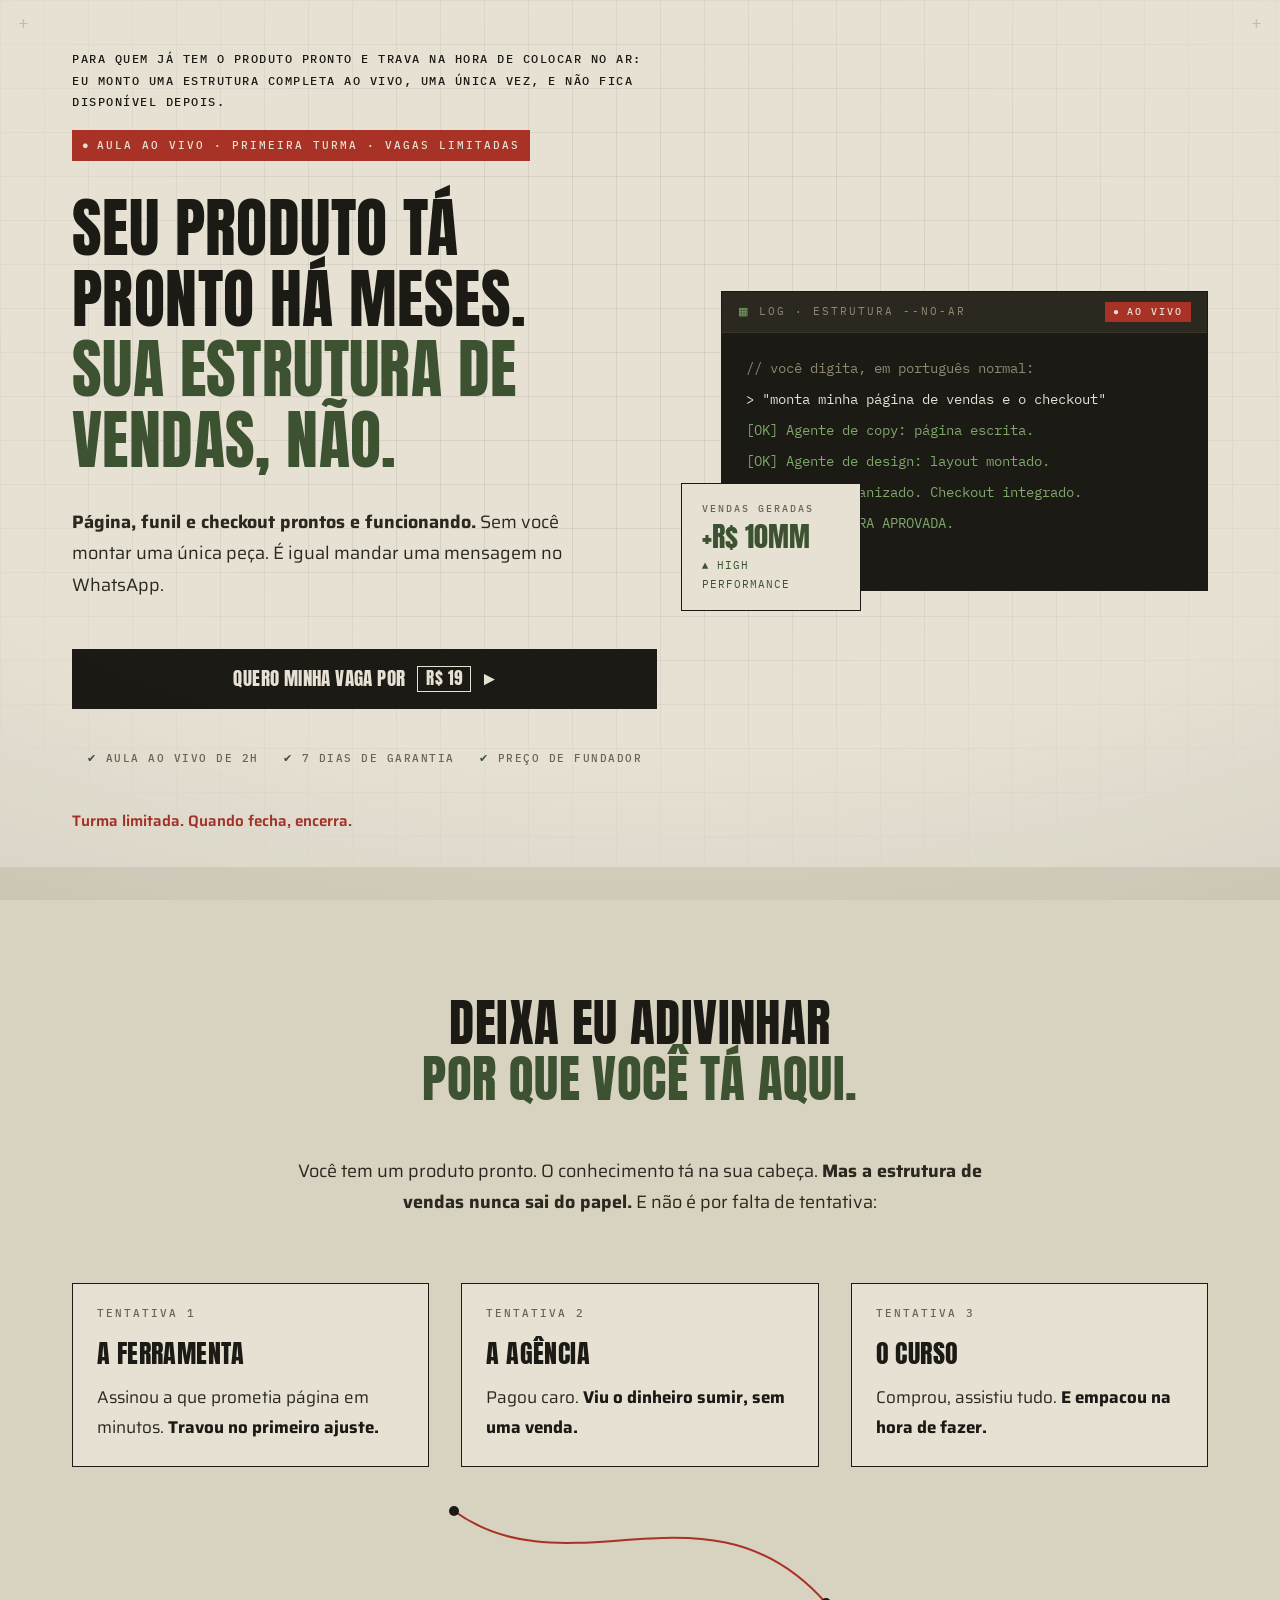
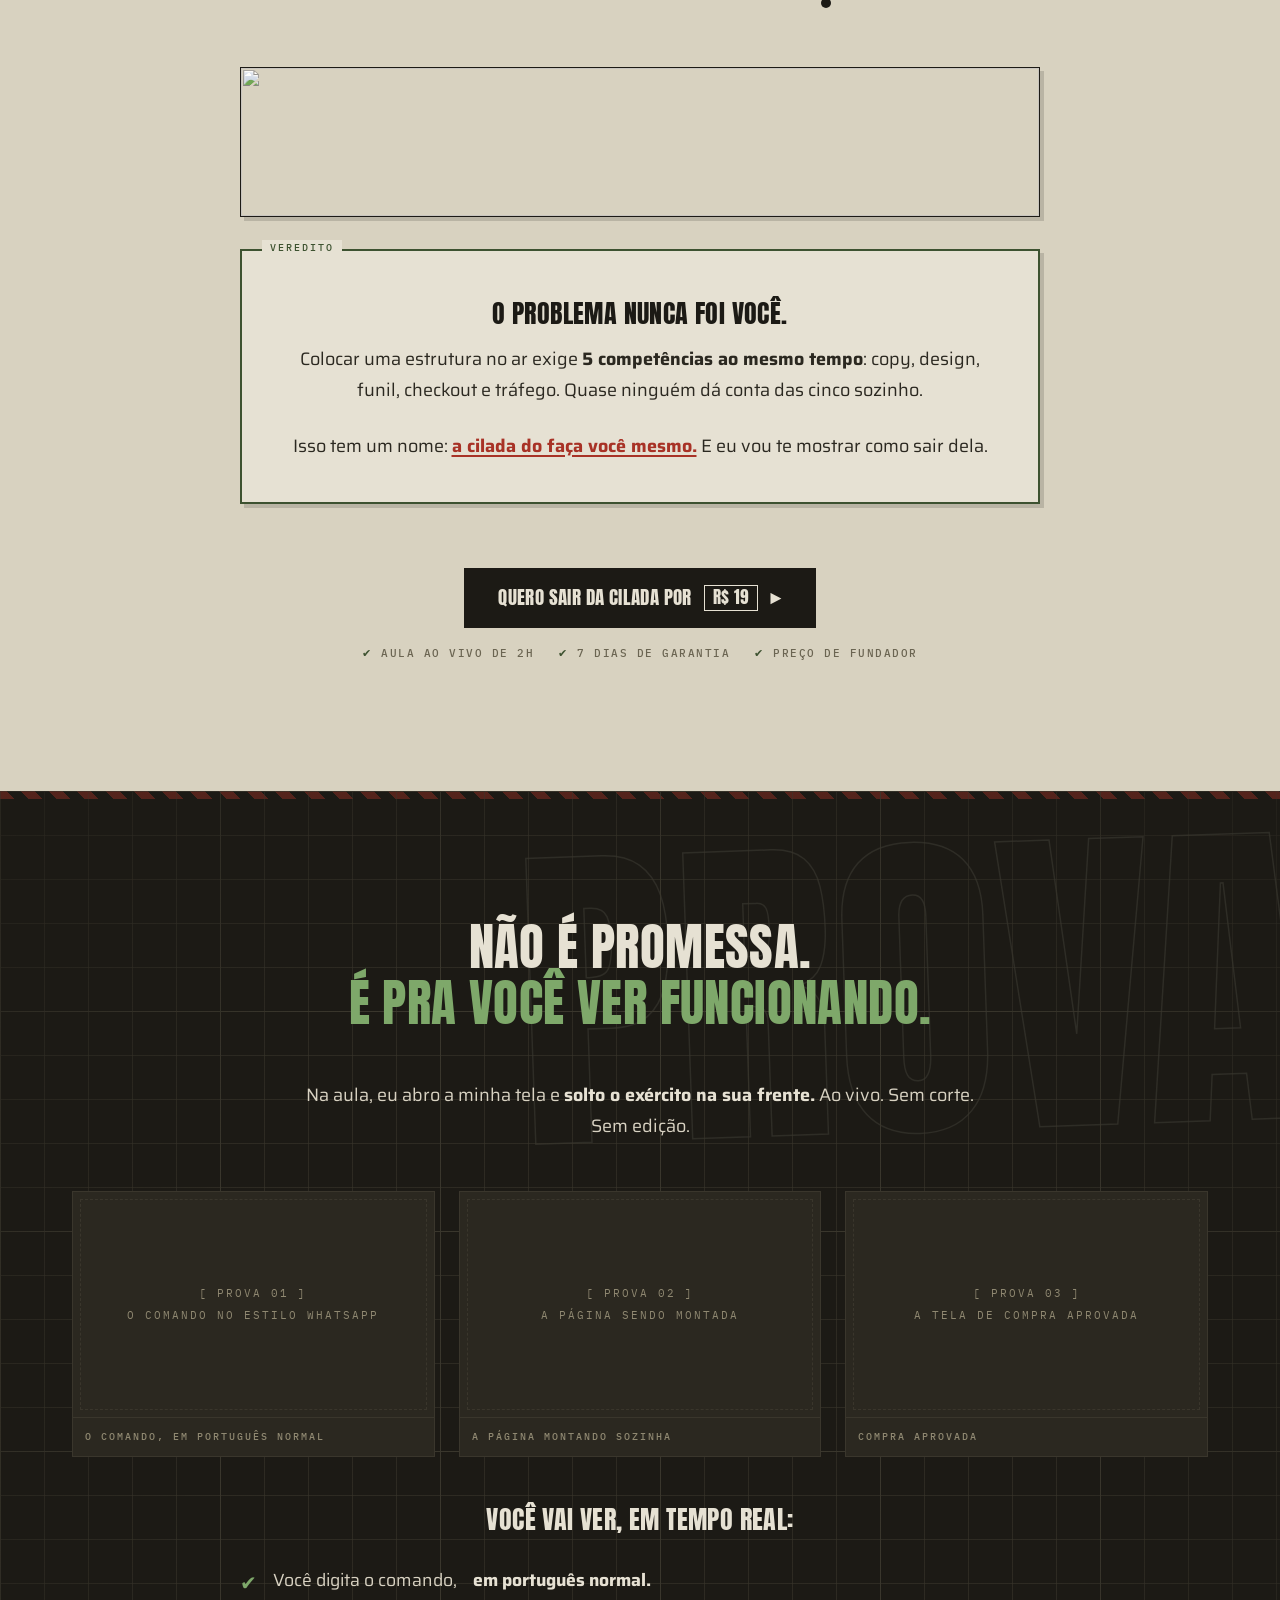
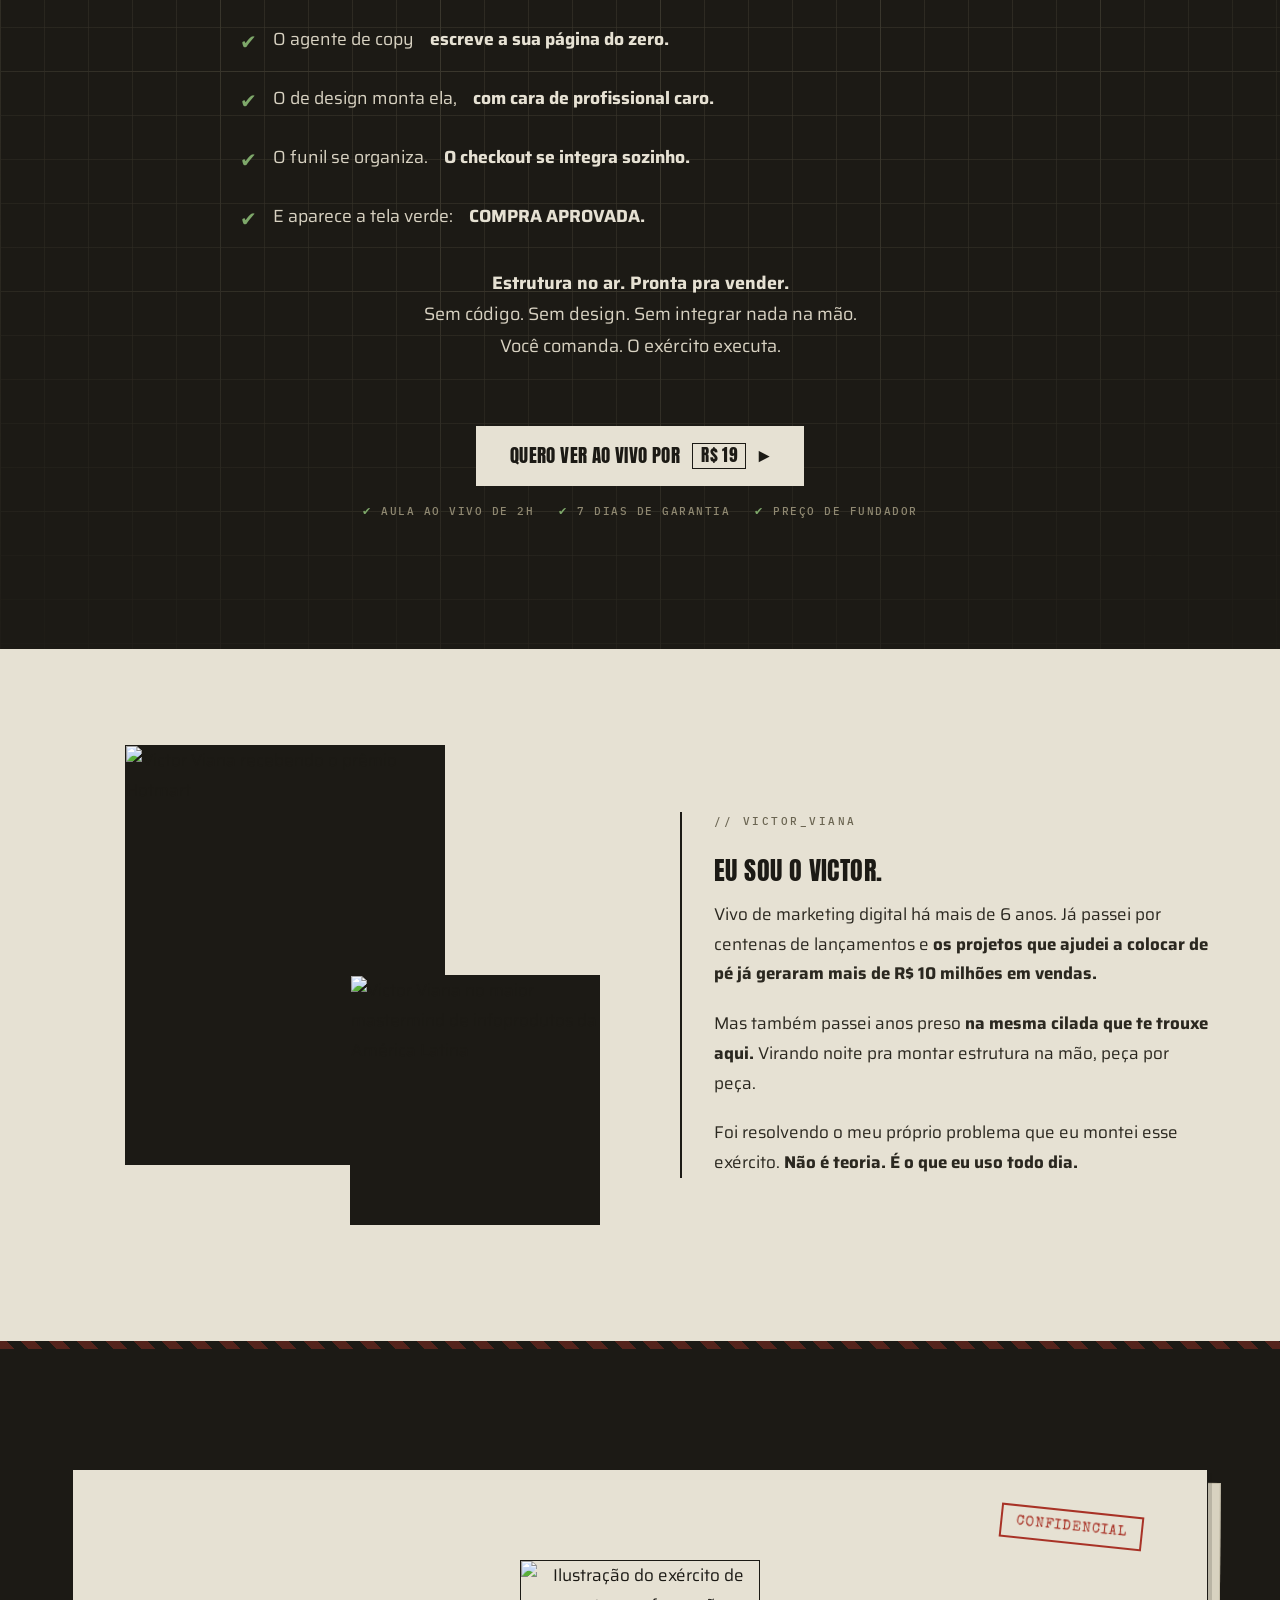
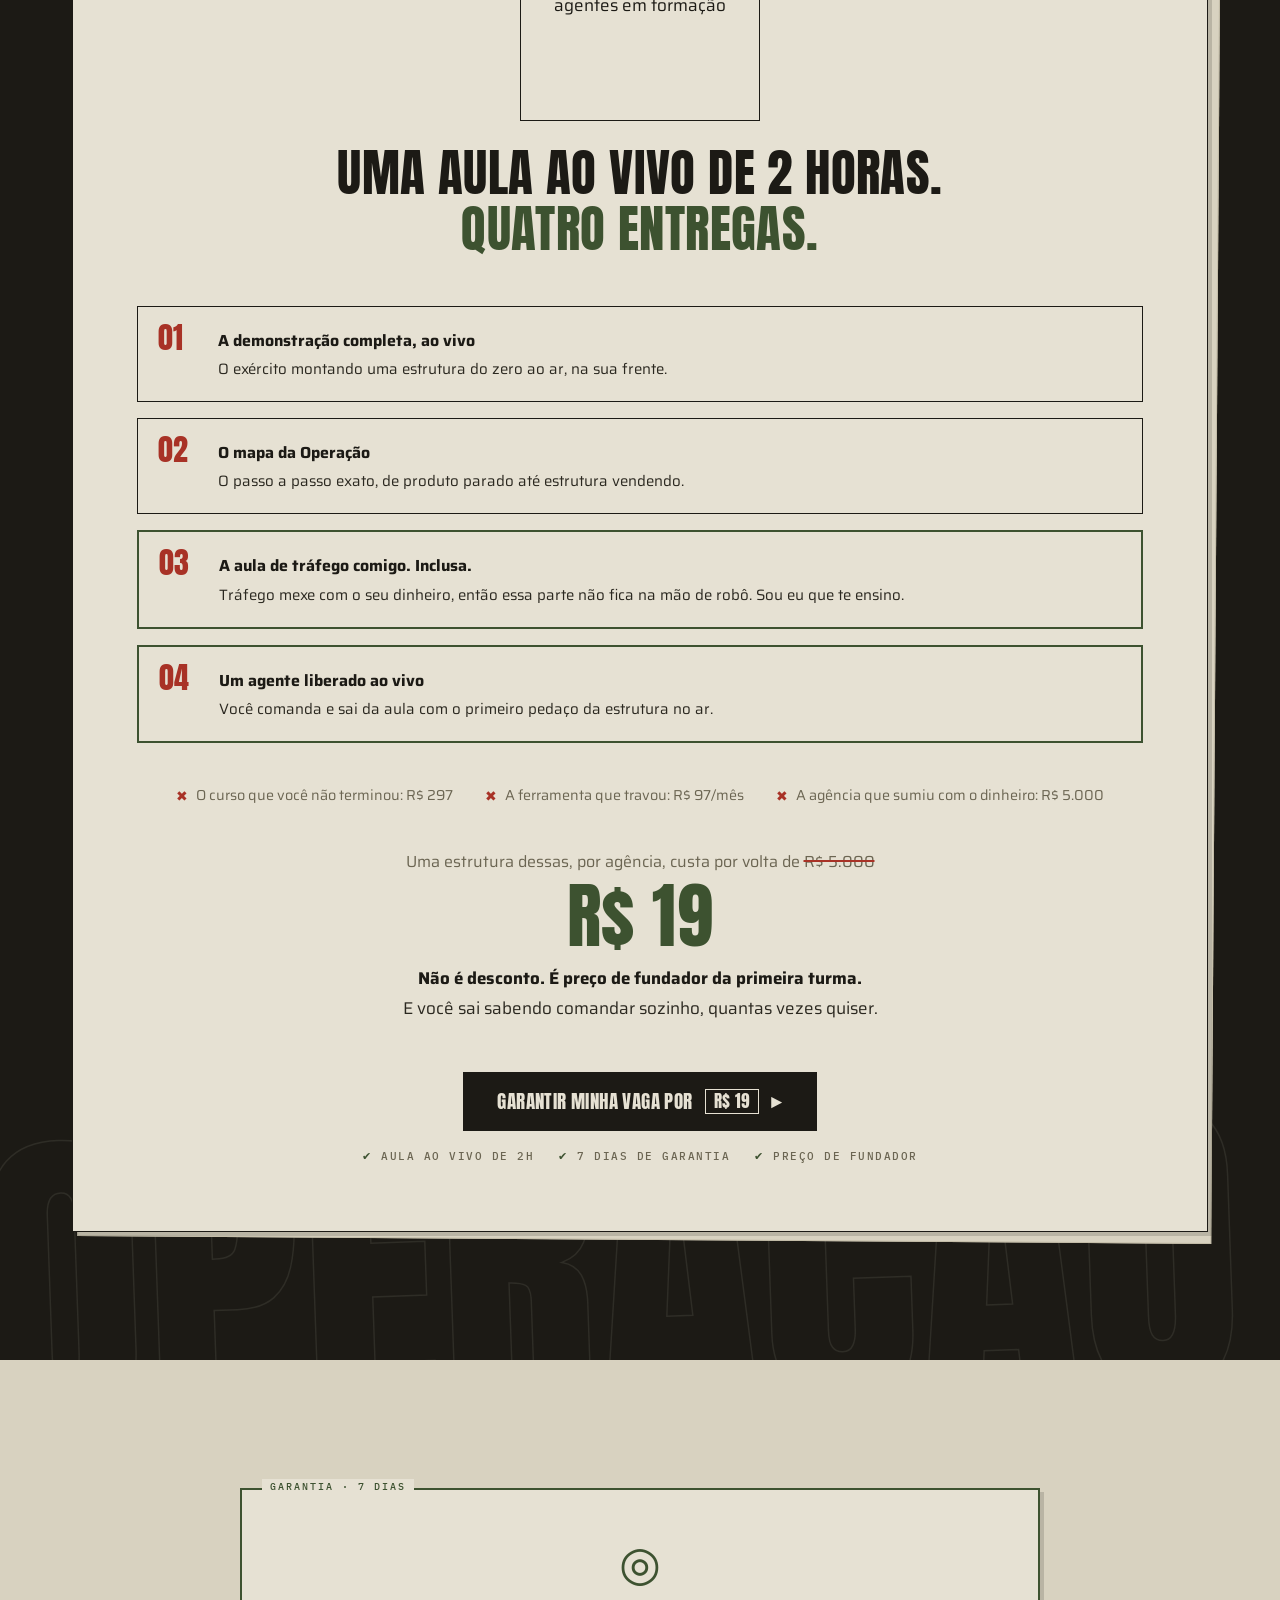
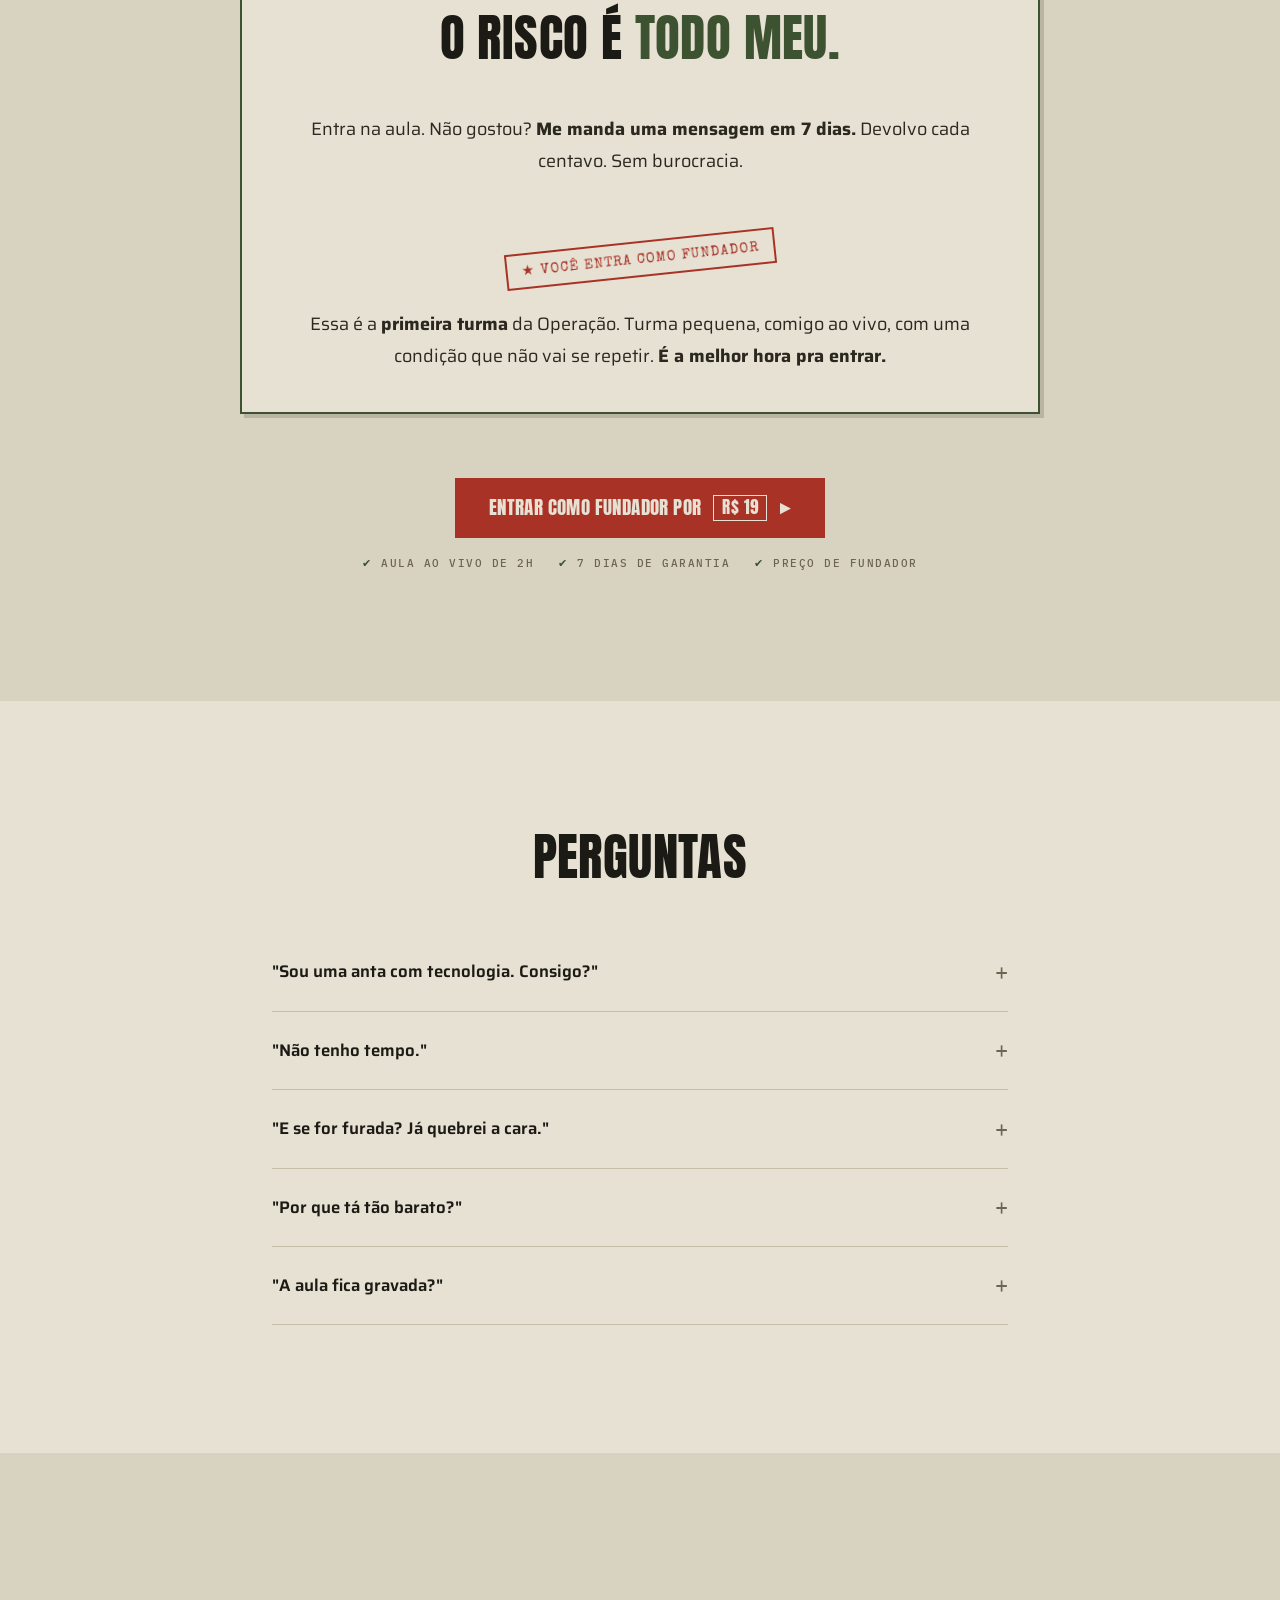
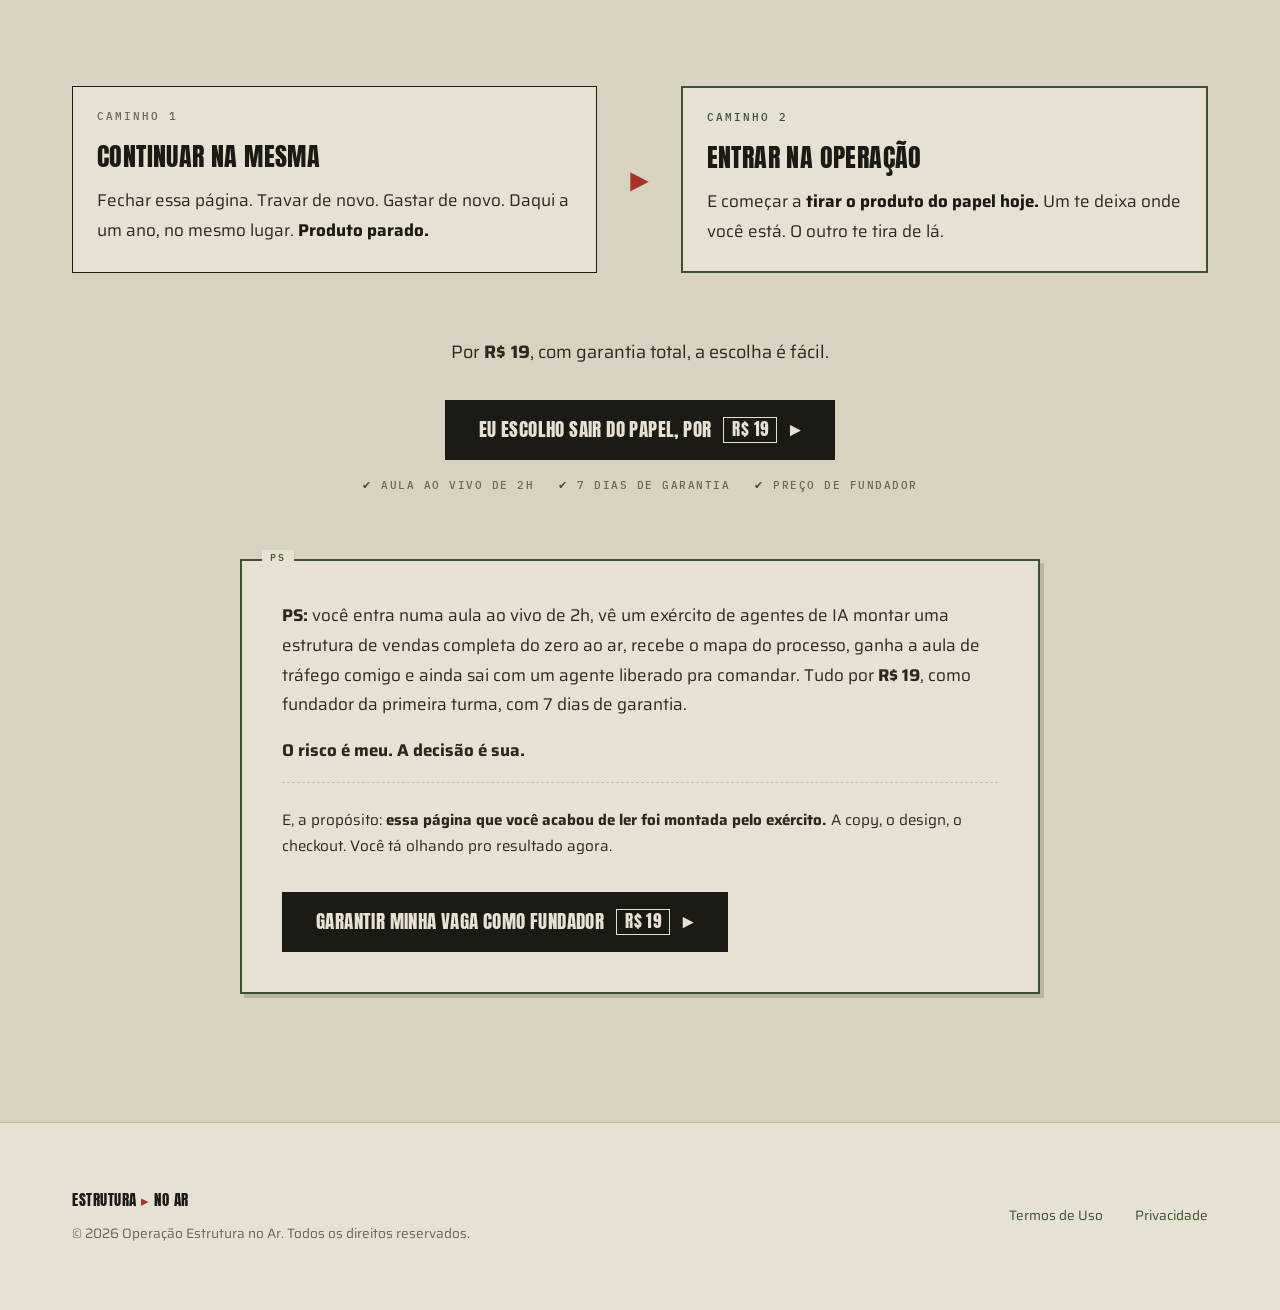
==== index.html @ c1e230f7 "Mesa de guerra: fundos gráficos, quiz em fichas e ilustração do exército Página: grid tático no hero" ====
<!DOCTYPE html>
<html lang="pt-BR">

<!--
    FONTE ÚNICA DA COPY. Não edite os index.html gerados: eles são sobrescritos.
    Edite este arquivo e rode: ./build.ps1
    Tokens: 19 R$ 19 https://pay.hotmart.com/X102170086S?sck=oea_home_p19 index,follow primeira turma
-->

<head>
    <meta charset="UTF-8">
    <meta name="viewport" content="width=device-width, initial-scale=1.0">
    <meta name="robots" content="index,follow">
    <title>Operação Estrutura no Ar | Aula ao vivo com Victor Viana</title>
    <meta name="description"
        content="Uma aula ao vivo de 2h. Um exército de agentes de IA constrói e publica a sua estrutura de vendas. Você só dá o comando.">

    <link rel="preconnect" href="https://fonts.googleapis.com">
    <link rel="preconnect" href="https://fonts.gstatic.com" crossorigin>
    <link
        href="https://fonts.googleapis.com/css2?family=Anton&family=IBM+Plex+Mono:wght@400;500;600&family=Saira:wght@400;500;600;700&family=Special+Elite&display=swap"
        rel="stylesheet">

    <!-- Config da variação: preço, link e evento do pixel saem daqui -->
    <script>
        window.PAGE = { variant: "P19", price: 19, checkout: "https://pay.hotmart.com/X102170086S?sck=oea_home_p19" };
    </script>

    <!-- Meta Pixel Code -->
    <script>
        !function (f, b, e, v, n, t, s) {
            if (f.fbq) return; n = f.fbq = function () {
                n.callMethod ?
                    n.callMethod.apply(n, arguments) : n.queue.push(arguments)
            };
            if (!f._fbq) f._fbq = n; n.push = n; n.loaded = !0; n.version = '2.0';
            n.queue = []; t = b.createElement(e); t.async = !0;
            t.src = v; s = b.getElementsByTagName(e)[0];
            s.parentNode.insertBefore(t, s)
        }(window, document, 'script',
            'https://connect.facebook.net/en_US/fbevents.js');
    </script>
    <!-- End Meta Pixel Code -->

    <!-- Favicon: o carimbo "EA" da marca (papel, círculo carimbo, -6°) -->
    <link rel="icon" type="image/svg+xml"
        href="data:image/svg+xml,<svg xmlns='http://www.w3.org/2000/svg' viewBox='0 0 64 64'><rect width='64' height='64' fill='%23E6E1D3'/><g transform='rotate(-6 32 32)'><circle cx='32' cy='32' r='25' fill='none' stroke='%23A83226' stroke-width='3.5'/><text x='32' y='41' text-anchor='middle' font-family='Anton,Impact,Arial Black,sans-serif' font-size='26' fill='%23A83226'>EA</text></g></svg>">

    <link rel="dns-prefetch" href="https://connect.facebook.net">

    <!-- Ordem importa: a identidade e o movimento vêm antes do layout. -->
    <link rel="stylesheet" href="/design/tokens.css?v=2">
    <link rel="stylesheet" href="/design/motion.css?v=2">
    <link rel="stylesheet" href="/style.css?v=3">

    <script src="/design/motion.js?v=2" defer></script>
    <script src="/script.js" defer></script>
</head>

<body>
    <noscript><img height="1" width="1" style="display:none"
            src="https://www.facebook.com/tr?id=3220708284790428&ev=PageView&noscript=1" /></noscript>

    <div class="progress-rail"><span></span></div>

    <!-- ============================================================
         SEÇÃO 1 · TOPO
         ============================================================ -->
    <section class="hero-engineering">
        <i class="mira mira--esq" aria-hidden="true">+</i>
        <i class="mira mira--dir" aria-hidden="true">+</i>
        <div class="container hero-grid">
            <div class="hero-text">
                <p class="selo-hero">
                    Para quem já tem o produto pronto e trava na hora de colocar no ar:
                    eu monto uma estrutura completa ao vivo, uma única vez, e não fica disponível depois.
                </p>
                <p class="selo-hero-tag">
                    <span class="u-tag-live selo-tag"><i class="u-sym u-sym-live" aria-hidden="true">●</i> Aula ao
                        vivo · primeira turma · Vagas limitadas</span>
                </p>

                <h1 class="headline">
                    Seu produto tá pronto há meses. <br />
                    <span class="serif-accent">Sua estrutura de vendas, não.</span>
                </h1>

                <p class="subheadline">
                    <strong>Página, funil e checkout prontos e funcionando.</strong> Sem você montar uma única peça.
                    É igual mandar uma mensagem no WhatsApp.
                </p>

                <!-- VSL: cole o embed VTurb aqui dentro e remova o atributo hidden -->
                <div id="player-vsl" hidden></div>

                <div class="hero-actions-group">
                    <a href="https://pay.hotmart.com/X102170086S?sck=oea_home_p19" class="btn btn-action" data-cta="hero">
                        QUERO MINHA VAGA POR <span class="price-pill">R$ 19</span>
                        <i class="u-sym" aria-hidden="true">►</i>
                    </a>
                    <div class="cta-note">
                        <span>Aula ao vivo de 2h</span>
                        <span>7 dias de garantia</span>
                        <span>Preço de fundador</span>
                    </div>
                    <p class="cta-scarcity">Turma limitada. Quando fecha, encerra.</p>
                </div>
            </div>

            <div class="hero-visual-tech">
                <div class="terminal-frame">
                    <div class="terminal-header">
                        <div class="terminal-title"><i class="u-sym" aria-hidden="true">▦</i> log · estrutura --no-ar</div>
                        <span class="u-tag-live"><i class="u-sym u-sym-live" aria-hidden="true">●</i> AO VIVO</span>
                    </div>
                    <div class="terminal-body">
                        <div class="log-line text-muted">// você digita, em português normal:</div>
                        <div class="log-line text-blue">&gt; "monta minha página de vendas e o checkout"</div>
                        <div class="log-line text-green">[OK] Agente de copy: página escrita.</div>
                        <div class="log-line text-green">[OK] Agente de design: layout montado.</div>
                        <div class="log-line text-green">[OK] Funil organizado. Checkout integrado.</div>
                        <div class="log-line text-green">[SUCESSO] COMPRA APROVADA.</div>
                        <div class="cursor-line">_</div>
                    </div>
                </div>

                <div class="metric-card card-a">
                    <div class="metric-label">Vendas Geradas</div>
                    <div class="metric-value" data-count="10" data-count-prefix="+R$ " data-count-suffix="MM">+R$ 10MM</div>
                    <div class="metric-trend"><i class="u-sym u-sym-ok" aria-hidden="true">▲</i> High Performance</div>
                </div>
            </div>
        </div>
    </section>

    <!-- ============================================================
         SEÇÃO 2 · A DOR
         ============================================================ -->
    <section class="section segment-comparison">
        <div class="container">
            <h2 class="section-title-serif text-center" data-reveal>
                Deixa eu adivinhar <br> <span class="serif-accent">por que você tá aqui.</span>
            </h2>

            <p class="section-desc text-center" data-reveal style="max-width: 700px; margin: 0 auto 4rem;">
                Você tem um produto pronto. O conhecimento tá na sua cabeça.
                <strong>Mas a estrutura de vendas nunca sai do papel.</strong>
                E não é por falta de tentativa:
            </p>

            <div class="comparison-grid">
                <div class="comp-box" data-reveal data-lift>
                    <span class="label">Tentativa 1</span>
                    <h3 class="comp-title">A ferramenta</h3>
                    <p>Assinou a que prometia página em minutos. <strong>Travou no primeiro ajuste.</strong></p>
                </div>
                <div class="comp-box" data-reveal data-lift>
                    <span class="label">Tentativa 2</span>
                    <h3 class="comp-title">A agência</h3>
                    <p>Pagou caro. <strong>Viu o dinheiro sumir, sem uma venda.</strong></p>
                </div>
                <div class="comp-box" data-reveal data-lift>
                    <span class="label">Tentativa 3</span>
                    <h3 class="comp-title">O curso</h3>
                    <p>Comprou, assistiu tudo. <strong>E empacou na hora de fazer.</strong></p>
                </div>
            </div>

            <!-- O barbante da investigação liga as três tentativas ao veredito -->
            <svg class="fio-barbante" data-reveal viewBox="0 0 420 120" fill="none" aria-hidden="true"
                style="--fio-len: 640; margin-top: 2rem;">
                <path d="M24 12 C 140 96, 280 -28, 396 104" stroke="var(--stamp)" stroke-width="2" />
                <circle cx="24" cy="12" r="5" fill="var(--ink)" />
                <circle cx="396" cy="104" r="5" fill="var(--ink)" />
            </svg>

            <figure class="faixa-ambiente" data-reveal aria-hidden="true">
                <img src="/.netlify/images?url=/images/maos-maquina.png&w=800&q=65" alt="" loading="lazy">
            </figure>

            <div class="guarantee-frame text-center" data-reveal="scale" style="margin-top: 2rem;">
                <span class="u-tag-label">Veredito</span>
                <h3 class="comp-title">O problema nunca foi você.</h3>
                <p class="section-desc" style="margin-bottom: 1.5rem;">
                    Colocar uma estrutura no ar exige <strong>5 competências ao mesmo tempo</strong>: copy, design,
                    funil, checkout e tráfego. Quase ninguém dá conta das cinco sozinho.
                </p>
                <p class="section-desc" style="margin-bottom: 0;">
                    Isso tem um nome: <strong class="text-danger">a cilada do faça você mesmo.</strong>
                    E eu vou te mostrar como sair dela.
                </p>
            </div>

            <div class="cta-block">
                <a href="https://pay.hotmart.com/X102170086S?sck=oea_home_p19" class="btn btn-action" data-cta="dor">
                    QUERO SAIR DA CILADA POR <span class="price-pill">R$ 19</span>
                    <i class="u-sym" aria-hidden="true">►</i>
                </a>
                <div class="cta-note">
                    <span>Aula ao vivo de 2h</span>
                    <span>7 dias de garantia</span>
                    <span>Preço de fundador</span>
                </div>
            </div>
        </div>
    </section>

    <!-- ============================================================
         SEÇÃO 3 · A PROVA (o bloco que mais converte)
         ============================================================ -->
    <section class="section dark-section" id="prova">
        <span class="fundo-palavra" aria-hidden="true">Prova</span>
        <div class="container">
            <div class="text-center">
                <h2 class="section-title-serif" data-reveal>
                    Não é promessa. <br> <span class="serif-accent">É pra você VER funcionando.</span>
                </h2>
                <p class="section-desc" style="max-width: 700px; margin: 0 auto;">
                    Na aula, eu abro a minha tela e <strong>solto o exército na sua frente.</strong>
                    Ao vivo. Sem corte. Sem edição.
                </p>
            </div>

            <!--
                TROCAR OS PLACEHOLDERS: coloque as imagens em /images/prova/ (largura 1200, <2MB)
                e substitua cada <span class="proof-placeholder"> por:
                <img src="/.netlify/images?url=/images/prova/passo-1.png&w=800&q=80" alt="..." width="800" height="500" loading="lazy">
            -->
            <div class="proof-grid" data-reveal>
                <figure class="proof-shot" data-reveal="scale">
                    <span class="proof-placeholder">[ prova 01 ]<br>o comando no estilo WhatsApp</span>
                    <figcaption>O comando, em português normal</figcaption>
                </figure>
                <figure class="proof-shot" data-reveal="scale">
                    <span class="proof-placeholder">[ prova 02 ]<br>a página sendo montada</span>
                    <figcaption>A página montando sozinha</figcaption>
                </figure>
                <figure class="proof-shot" data-reveal="scale">
                    <span class="proof-placeholder">[ prova 03 ]<br>a tela de COMPRA APROVADA</span>
                    <figcaption>Compra aprovada</figcaption>
                </figure>
            </div>

            <div class="container-narrow" style="margin: 0 auto;">
                <h3 class="comp-title text-center">Você vai ver, em tempo real:</h3>
                <ul class="target-list" style="text-align: left;">
                    <li><i class="u-sym" aria-hidden="true">✔</i> Você digita o comando, <strong>em português
                            normal.</strong></li>
                    <li><i class="u-sym" aria-hidden="true">✔</i> O agente de copy <strong>escreve a sua página do
                            zero.</strong></li>
                    <li><i class="u-sym" aria-hidden="true">✔</i> O de design monta ela, <strong>com cara de profissional
                            caro.</strong></li>
                    <li><i class="u-sym" aria-hidden="true">✔</i> O funil se organiza. <strong>O checkout se integra
                            sozinho.</strong></li>
                    <li><i class="u-sym" aria-hidden="true">✔</i> E aparece a tela verde: <strong>COMPRA
                            APROVADA.</strong></li>
                </ul>

                <p class="section-desc text-center" style="margin-top: 2rem;">
                    <strong>Estrutura no ar. Pronta pra vender.</strong><br>
                    Sem código. Sem design. Sem integrar nada na mão.<br>
                    Você comanda. O exército executa.
                </p>
            </div>

            <div class="cta-block">
                <a href="https://pay.hotmart.com/X102170086S?sck=oea_home_p19" class="btn btn-action" data-cta="prova">
                    QUERO VER AO VIVO POR <span class="price-pill">R$ 19</span>
                    <i class="u-sym" aria-hidden="true">►</i>
                </a>
                <div class="cta-note">
                    <span>Aula ao vivo de 2h</span>
                    <span>7 dias de garantia</span>
                    <span>Preço de fundador</span>
                </div>
            </div>
        </div>
    </section>

    <!-- ============================================================
         SEÇÃO 3.5 · QUEM TÁ FALANDO
         ============================================================ -->
    <section class="section segment-authority">
        <div class="container container-medium">
            <div class="authority-grid">
                <div class="authority-gallery">
                    <div class="img-wrapper main-img" data-reveal="left">
                        <img src="/.netlify/images?url=/images/victor-hotmart.png&w=600&q=80"
                            alt="Victor Viana recebendo o prêmio Hotmart" width="600" height="800" loading="lazy">
                    </div>
                    <div class="img-wrapper secondary-img" data-reveal>
                        <img src="/.netlify/images?url=/images/victor-mastermind.png&w=400&q=80"
                            alt="Victor Viana no maior mastermind de infoprodutos da América Latina" width="400"
                            height="400" loading="lazy">
                    </div>
                </div>

                <div class="authority-text-content">
                    <div class="authority-text" data-reveal="right">
                        <span class="meta-data">// VICTOR_VIANA</span>
                        <h2 class="comp-title">Eu sou o Victor.</h2>
                        <p style="margin-bottom: 1.25rem;">
                            Vivo de marketing digital há mais de 6 anos. Já passei por centenas de lançamentos e
                            <strong>os projetos que ajudei a colocar de pé já geraram mais de R$ 10 milhões em
                                vendas.</strong>
                        </p>
                        <p style="margin-bottom: 1.25rem;">
                            Mas também passei anos preso <strong>na mesma cilada que te trouxe aqui.</strong>
                            Virando noite pra montar estrutura na mão, peça por peça.
                        </p>
                        <p>
                            Foi resolvendo o meu próprio problema que eu montei esse exército.
                            <strong>Não é teoria. É o que eu uso todo dia.</strong>
                        </p>

                        <!--
                            AUTORIDADE EMPRESTADA + PROVA SOCIAL
                            Coloque aqui os prints de resultado/conversa e as marcas/lançamentos.
                            Sugestão: /images/prova-social/ e reusar a .proof-grid.
                        -->
                    </div>
                </div>
            </div>
        </div>
    </section>

    <!-- ============================================================
         SEÇÃO 4 · A OFERTA
         ============================================================ -->
    <section id="oferta" class="section segment-offer dark-section">
        <span class="fundo-palavra fundo-palavra--baixo" aria-hidden="true">Operação</span>
        <div class="container">
            <div class="offer-panel" data-reveal="scale">
                <p class="offer-stamp-row"><span class="u-stamp" data-stamp>Confidencial</span></p>
                <img class="objeto-dossie" src="/.netlify/images?url=/images/exercito-agentes.png&w=480&q=75"
                    alt="Ilustração do exército de agentes em formação" width="240" height="160" loading="lazy">
                <div class="offer-header">
                    <h2 class="section-title-serif">
                        Uma aula ao vivo de 2 horas. <br>
                        <span class="serif-accent">Quatro entregas.</span>
                    </h2>
                </div>

                <div class="offer-deliverables">
                    <div class="agent-card" data-reveal data-lift>
                        <div class="agent-number" aria-hidden="true">01</div>
                        <div class="agent-content">
                            <h3>A demonstração completa, ao vivo</h3>
                            <p>O exército montando uma estrutura do zero ao ar, na sua frente.</p>
                        </div>
                    </div>
                    <div class="agent-card" data-reveal data-lift>
                        <div class="agent-number" aria-hidden="true">02</div>
                        <div class="agent-content">
                            <h3>O mapa da Operação</h3>
                            <p>O passo a passo exato, de produto parado até estrutura vendendo.</p>
                        </div>
                    </div>
                    <div class="agent-card highlight-card" data-reveal data-lift>
                        <div class="agent-number" aria-hidden="true">03</div>
                        <div class="agent-content">
                            <h3>A aula de tráfego comigo. Inclusa.</h3>
                            <p>Tráfego mexe com o seu dinheiro, então essa parte não fica na mão de robô. Sou eu que te
                                ensino.</p>
                        </div>
                    </div>
                    <div class="agent-card highlight-card" data-reveal data-lift>
                        <div class="agent-number" aria-hidden="true">04</div>
                        <div class="agent-content">
                            <h3>Um agente liberado ao vivo</h3>
                            <p>Você comanda e sai da aula com o primeiro pedaço da estrutura no ar.</p>
                        </div>
                    </div>
                </div>

                <!-- Ancoragem em escada: do que você já gastou até o preço de hoje -->
                <div class="offer-features">
                    <div class="offer-feature"><i class="u-sym" aria-hidden="true">✖</i> O curso que você não terminou: R$ 297
                    </div>
                    <div class="offer-feature"><i class="u-sym" aria-hidden="true">✖</i> A ferramenta que travou: R$ 97/mês</div>
                    <div class="offer-feature"><i class="u-sym" aria-hidden="true">✖</i> A agência que sumiu com o dinheiro: R$
                        5.000</div>
                </div>

                <div class="offer-price-box">
                    <div class="old-price">Uma estrutura dessas, por agência, custa por volta de <s>R$ 5.000</s></div>
                    <div class="new-price">R$ 19</div>
                    <p class="price-info">
                        <strong>Não é desconto. É preço de fundador da primeira turma.</strong><br>
                        E você sai sabendo comandar sozinho, quantas vezes quiser.
                    </p>
                </div>

                <a href="https://pay.hotmart.com/X102170086S?sck=oea_home_p19" class="btn btn-action" data-cta="oferta">
                    GARANTIR MINHA VAGA POR <span class="price-pill">R$ 19</span>
                    <i class="u-sym" aria-hidden="true">►</i>
                </a>
                <div class="cta-note">
                    <span>Aula ao vivo de 2h</span>
                    <span>7 dias de garantia</span>
                    <span>Preço de fundador</span>
                </div>
            </div>
        </div>
    </section>

    <!-- ============================================================
         SEÇÃO 5 · GARANTIA + FUNDADOR
         ============================================================ -->
    <section class="section surface-2">
        <div class="container text-center">
            <div class="guarantee-frame" data-reveal="scale">
                <span class="u-tag-label">Garantia · 7 dias</span>
                <div class="guarantee-icon">
                    <i class="u-sym" aria-hidden="true">◎</i>
                </div>
                <h2 class="section-title-serif">O risco é <span class="serif-accent">todo meu.</span></h2>
                <p class="section-desc">
                    Entra na aula. Não gostou? <strong>Me manda uma mensagem em 7 dias.</strong>
                    Devolvo cada centavo. Sem burocracia.
                </p>

                <p class="stamp-row">
                    <span class="u-stamp u-stamp-l" data-stamp><i class="u-sym" aria-hidden="true">★</i> Você entra
                        como fundador</span>
                </p>

                <p class="section-desc" style="margin-bottom: 0;">
                    Essa é a <strong>primeira turma</strong> da Operação. Turma pequena, comigo ao vivo,
                    com uma condição que não vai se repetir. <strong>É a melhor hora pra entrar.</strong>
                </p>
            </div>

            <div class="cta-block">
                <a href="https://pay.hotmart.com/X102170086S?sck=oea_home_p19" class="btn btn-action btn-urgent" data-cta="garantia">
                    ENTRAR COMO FUNDADOR POR <span class="price-pill">R$ 19</span>
                    <i class="u-sym" aria-hidden="true">►</i>
                </a>
                <div class="cta-note">
                    <span>Aula ao vivo de 2h</span>
                    <span>7 dias de garantia</span>
                    <span>Preço de fundador</span>
                </div>
            </div>
        </div>
    </section>

    <!-- ============================================================
         SEÇÃO 6 · FAQ
         ============================================================ -->
    <section class="section">
        <div class="container container-narrow">
            <h2 class="section-title-serif" data-reveal>Perguntas</h2>

            <div class="faq-accordion">
                <div class="faq-item" data-reveal>
                    <div class="faq-question">
                        <span>"Sou uma anta com tecnologia. Consigo?"</span>
                        <i class="faq-sign u-sym" aria-hidden="true"></i>
                    </div>
                    <div class="faq-answer">
                        <p>Consegue. É igual mandar mensagem. Você comanda, o exército faz o difícil. Não precisa saber
                            nada técnico.</p>
                    </div>
                </div>

                <div class="faq-item" data-reveal>
                    <div class="faq-question">
                        <span>"Não tenho tempo."</span>
                        <i class="faq-sign u-sym" aria-hidden="true"></i>
                    </div>
                    <div class="faq-answer">
                        <p>São 2 horas ao vivo. Menos do que você já perdeu travado numa ferramenta que não funcionou.
                        </p>
                    </div>
                </div>

                <div class="faq-item" data-reveal>
                    <div class="faq-question">
                        <span>"E se for furada? Já quebrei a cara."</span>
                        <i class="faq-sign u-sym" aria-hidden="true"></i>
                    </div>
                    <div class="faq-answer">
                        <p>Por isso existe a garantia de 7 dias. Você entra, vê tudo, e só continua se fizer sentido. O
                            risco é meu.</p>
                    </div>
                </div>

                <div class="faq-item" data-reveal>
                    <div class="faq-question">
                        <span>"Por que tá tão barato?"</span>
                        <i class="faq-sign u-sym" aria-hidden="true"></i>
                    </div>
                    <div class="faq-answer">
                        <p>Porque é a primeira turma, e quem entra agora entra como fundador. Esse preço é dessa turma.
                            Nas próximas, ele sobe.</p>
                    </div>
                </div>

                <div class="faq-item" data-reveal>
                    <div class="faq-question">
                        <span>"A aula fica gravada?"</span>
                        <i class="faq-sign u-sym" aria-hidden="true"></i>
                    </div>
                    <div class="faq-answer">
                        <p>A gravação fica à parte, pra rever. Mas o ao vivo é onde eu te respondo e solto o agente pra
                            você comandar. Isso a gravação não dá.</p>
                    </div>
                </div>
            </div>
        </div>
    </section>

    <!-- ============================================================
         SEÇÃO 7 · FECHAMENTO
         ============================================================ -->
    <section class="section segment-comparison">
        <div class="container">
            <h2 class="section-title-serif text-center" data-reveal>
                No fundo, você só tem <span class="serif-accent">dois caminhos.</span>
            </h2>

            <div class="comparison-grid">
                <div class="comp-box old-way" data-reveal="left" data-lift>
                    <span class="label">Caminho 1</span>
                    <h3 class="comp-title">Continuar na mesma</h3>
                    <p>Fechar essa página. Travar de novo. Gastar de novo. Daqui a um ano, no mesmo lugar.
                        <strong>Produto parado.</strong>
                    </p>
                </div>
                <div class="comp-icon" data-reveal="scale">
                    <i class="u-sym" aria-hidden="true">►</i>
                </div>
                <div class="comp-box new-way" data-reveal="right" data-lift>
                    <span class="label">Caminho 2</span>
                    <h3 class="comp-title">Entrar na Operação</h3>
                    <p>E começar a <strong>tirar o produto do papel hoje.</strong> Um te deixa onde você está. O outro te
                        tira de lá.</p>
                </div>
            </div>

            <div class="cta-block">
                <p class="section-desc" style="margin-bottom: 2rem;">
                    Por <strong>R$ 19</strong>, com garantia total, a escolha é fácil.
                </p>
                <a href="https://pay.hotmart.com/X102170086S?sck=oea_home_p19" class="btn btn-action" data-cta="fechamento">
                    EU ESCOLHO SAIR DO PAPEL, POR <span class="price-pill">R$ 19</span>
                    <i class="u-sym" aria-hidden="true">►</i>
                </a>
                <div class="cta-note">
                    <span>Aula ao vivo de 2h</span>
                    <span>7 dias de garantia</span>
                    <span>Preço de fundador</span>
                </div>
            </div>

            <div class="ps-box" data-reveal>
                <span class="u-tag-label">PS</span>
                <p>
                    <strong>PS:</strong> você entra numa aula ao vivo de 2h, vê um exército de agentes de IA montar uma
                    estrutura de vendas completa do zero ao ar, recebe o mapa do processo, ganha a aula de tráfego comigo
                    e ainda sai com um agente liberado pra comandar. Tudo por <strong>R$ 19</strong>, como
                    fundador da primeira turma, com 7 dias de garantia.
                </p>
                <p><strong>O risco é meu. A decisão é sua.</strong></p>

                <p class="meta-proof">
                    E, a propósito: <strong>essa página que você acabou de ler foi montada pelo exército.</strong>
                    A copy, o design, o checkout. Você tá olhando pro resultado agora.
                </p>

                <div style="margin-top: 2rem;">
                    <a href="https://pay.hotmart.com/X102170086S?sck=oea_home_p19" class="btn btn-action" data-cta="ps">
                        GARANTIR MINHA VAGA COMO FUNDADOR <span class="price-pill">R$ 19</span>
                        <i class="u-sym" aria-hidden="true">►</i>
                    </a>
                </div>
            </div>
        </div>
    </section>

    <footer class="footer-minimal">
        <div class="container">
            <div class="footer-content">
                <div class="footer-brand">
                    <span class="brand">ESTRUTURA <i class="u-sym" aria-hidden="true">▸</i> NO AR</span>
                    <p>© 2026 Operação Estrutura no Ar. Todos os direitos reservados.</p>
                </div>
                <div class="footer-links">
                    <a href="#">Termos de Uso</a>
                    <a href="#">Privacidade</a>
                </div>
            </div>
        </div>
    </footer>

</body>

</html>
---- design/tokens.css ----
/* ============================================================================
   IDENTIDADE VISUAL — Operação Estrutura no Ar
   FONTE ÚNICA. Nenhuma cor de marca pode ser hardcoded fora deste arquivo.

   Dossiê militar anos 60, em papel. Regra de cor (e proporção de área):
     papel    70%  fundo de tudo
     tinta    22%  títulos, texto, botão principal, blocos de inversão
     oliva     5%  confirmação, preço, links, dado positivo
     carimbo   3%  urgência, escassez, classificação. NUNCA em bloco grande
     poeira        labels, metadados. Decorativo: dá 2,7:1 sobre papel,
                   então texto que precisa ser lido vai em --fg-body

   Proibido: gradiente, canto arredondado, sombra, emoji, ícone de biblioteca.
   Os três layouts (híbrida, dossiê escuro, dossiê claro) consomem daqui.
   ============================================================================ */

:root {
    /* --- Marca: absolutos, nunca reatribuídos ------------------------------ */
    --paper: #E6E1D3;
    --ink: #1C1A15;
    --olive: #3D5230;
    --stamp: #A83226;
    --dust: #8F8871;

    --ink-body: #2B2820;       /* corpo de texto sobre papel; superfície 2 do escuro */
    --rule: #C4BDA8;           /* réguas e bordas sobre papel */
    --paper-on-ink: #D8D2C2;   /* corpo de texto sobre tinta */
    --olive-on-ink: #7EA86A;   /* "aprovado": o positivo sobre tinta (oliva dá 2,0:1 lá) */
    --dust-deep: #6B6552;      /* labels legíveis sobre papel (4,45:1) */
    --rule-on-ink: #3A362C;    /* réguas sobre tinta */
    --canvas: #D8D2C0;         /* segunda dobra: o papel "fora da folha" */

    /* --- Apelidos que os layouts já consomem (mesmos nomes, valores novos) -- */
    --surface-light: var(--paper);
    --surface-2-light: var(--canvas);
    --surface-dark: var(--ink);
    --surface-dark-2: var(--ink-body);
    --line-light: var(--rule);
    --line-dark: var(--rule-on-ink);

    --fg-light: var(--ink);
    --fg-muted-light: var(--dust-deep);
    --fg-body-light: var(--ink-body);
    --fg-on-dark: var(--paper);
    --fg-on-dark-muted: var(--dust);        /* 4,9:1 sobre tinta */
    --fg-on-dark-body: var(--paper-on-ink);

    --accent: var(--olive);          /* era o indigo do "mecanismo": vira confirmação */
    --accent-light: var(--olive-on-ink);
    --accent-on-dark: var(--olive-on-ink);
    --action: var(--ink);            /* botão principal */
    --action-hover: var(--olive);
    --danger: var(--stamp);
    --gold: var(--stamp);            /* selos viram carimbo */

    /* --- Semânticos: o tema claro nasce aqui. dossie.css reatribui para o
           escuro e dossie-light.css devolve, sempre via os aliases absolutos
           acima (uma custom property não pode se auto-referenciar). --------- */
    --surface: var(--surface-light);
    --surface-2: var(--surface-2-light);
    --line: var(--line-light);
    --fg: var(--fg-light);
    --fg-muted: var(--fg-muted-light);
    --fg-body: var(--fg-body-light);
    --fg-dust: var(--dust);

    --accent-text: var(--olive);
    --btn-bg: var(--ink);
    --btn-fg: var(--paper);
    --btn-bg-hover: var(--olive);
    --card-line: var(--ink);
    --numeral: var(--stamp);
    --danger-text: var(--stamp);
    --stamp-fg: var(--stamp);
    --stamp-bg: transparent;
    --link: var(--olive);
    --link-hover: var(--stamp);

    /* --- Tipografia -------------------------------------------------------- */
    /* Fallback condensado: Inter/Arial são muito mais largas que a Anton e o
       texto saltaria de tamanho enquanto a fonte carrega. */
    --font-display: 'Anton', Impact, 'Arial Narrow Bold', sans-serif;
    --font-heading: var(--font-display);
    --font-body: 'Saira', system-ui, sans-serif;
    --font-mono: 'IBM Plex Mono', ui-monospace, monospace;
    --font-stamp: 'Special Elite', 'Courier New', monospace;

    --easing: cubic-bezier(0.16, 1, 0.3, 1);

    /* --- Camada "mesa de guerra" ------------------------------------------ */
    /* Sombra DURA de papel sobre papel (deslocamento, sem blur). A difusa
       "material design" continua proibida. */
    --sombra-papel: 4px 4px 0 rgba(28, 26, 21, 0.16);
    /* Tinta sobre foto de ambientação: mínimo .82 para o contraste passar. */
    --overlay-foto: rgba(28, 26, 21, 0.82);
    --texture-url: url('/.netlify/images?url=/images/textura-papel.png&w=480&q=60');
}

/* ============================================================================
   Utilitários de marca, compartilhados pelos 3 layouts
   ============================================================================ */

/* Display: Anton, sempre caixa alta. Anton não tem bold: strong dentro de
   título fica 400, e font-synthesis impede o navegador de inventar um. */
.u-display {
    font-family: var(--font-display);
    font-weight: 400;
    text-transform: uppercase;
    line-height: 1.1;
    letter-spacing: 0.4px;
    font-synthesis: none;
}

.u-display strong {
    font-weight: 400;
}

.u-mono {
    font-family: var(--font-mono);
    font-weight: 500;
    font-size: 11px;
    letter-spacing: 2px;
    text-transform: uppercase;
}

/* Símbolos táticos: substituem emoji e ícone de biblioteca. */
.u-sym {
    font-family: var(--font-mono);
    font-style: normal;
    font-weight: 400;
    color: var(--stamp-fg);
}

.u-sym-ok {
    color: var(--accent-text);
}

.u-sym-live {
    animation: sym-blink 1.6s steps(1) infinite;
}

@keyframes sym-blink {
    50% {
        opacity: 0.25;
    }
}

.btn .u-sym {
    color: currentColor;
}

/* Carimbo: Special Elite só aqui e no kicker de capa. Nunca em parágrafo. */
.u-stamp {
    display: inline-block;
    font-family: var(--font-stamp);
    font-size: 14px;
    line-height: 1.3;
    letter-spacing: 1px;
    text-transform: uppercase;
    padding: 6px 14px;
    color: var(--stamp-fg);
    background: var(--stamp-bg);
    border: 2px solid var(--stamp);
    transform: rotate(6deg);
}

.u-stamp-l {
    transform: rotate(-6deg);
}

.u-kicker-stamp {
    font-family: var(--font-stamp);
    letter-spacing: 0.5em;
    text-transform: uppercase;
    color: var(--fg-muted);
}

/* Tag "● AO VIVO": carimbo preenchido. É pequeno, por isso pode. */
.u-tag-live {
    display: inline-flex;
    align-items: center;
    gap: 6px;
    background: var(--stamp);
    color: var(--paper);
    font-family: var(--font-mono);
    font-weight: 500;
    font-size: 10px;
    line-height: 1;
    letter-spacing: 2px;
    text-transform: uppercase;
    padding: 5px 8px;
    white-space: nowrap;
}

.u-tag-live .u-sym {
    color: inherit;
}

/* Marca de dossiê: metadado com borda tracejada. Máximo duas por tela. */
.u-dossier-mark {
    display: inline-block;
    font-family: var(--font-mono);
    font-size: 11px;
    line-height: 1.4;
    letter-spacing: 2px;
    text-transform: uppercase;
    color: var(--fg-dust);
    border: 1px dashed var(--rule);
    padding: 6px 10px;
}

/* Bloco de destaque: borda oliva com etiqueta cavalgando a borda. */
.u-highlight {
    position: relative;
    border: 2px solid var(--accent-text);
}

.u-tag-label {
    position: absolute;
    top: -11px;
    left: 20px;
    padding: 0 8px;
    background: var(--surface);
    font-family: var(--font-mono);
    font-weight: 500;
    font-size: 10px;
    line-height: 1.6;
    letter-spacing: 2px;
    text-transform: uppercase;
    color: var(--accent-text);
    white-space: nowrap;
}

/* Logo: "ESTRUTURA ▸ NO AR". Preto ou papel, nunca verde nem vermelho;
   só o ▸ é carimbo. */
.brand {
    font-family: var(--font-display);
    font-size: 15px;
    letter-spacing: 0.5px;
    text-transform: uppercase;
    color: var(--fg);
    text-decoration: none;
    white-space: nowrap;
}

.brand .u-sym {
    color: var(--stamp);
}

/* Variantes de botão compartilhadas. .btn-urgent leva !important porque
   .dark-section .btn-action e .offer-panel .btn-action (híbrido) têm
   especificidade maior e inverteriam o carimbo. É a única exceção. */
.btn-urgent {
    background: var(--stamp) !important;
    color: var(--paper) !important;
    border-color: var(--stamp) !important;
}

.btn-urgent:hover {
    background: var(--btn-bg-hover) !important;
    border-color: var(--btn-bg-hover) !important;
    color: var(--btn-fg) !important;
}

.btn-secondary {
    background: transparent;
    color: var(--btn-bg);
    border: 2px solid var(--btn-bg);
    font-size: 17px;
    padding: 12px 28px;
}

.btn-secondary:hover {
    background: var(--btn-bg);
    color: var(--btn-fg);
}
---- design/motion.css ----
/* ============================================================================
   MOVIMENTO — camada compartilhada pelos 3 layouts. Substitui o AOS.

   REGRA DE OURO: o estado padrão de tudo aqui é VISÍVEL.
   O JS adiciona .motion-on no <html> e é ISSO que autoriza esconder.
   Se o script falhar, a página aparece inteira em vez de aparecer em branco.
   ============================================================================ */

/* Só anima transform e opacity — as duas coisas que a GPU faz sem repintar. */

.motion-on [data-reveal] {
    opacity: 0;
    transform: translateY(24px);
    transition:
        opacity 0.7s var(--easing),
        transform 0.7s var(--easing);
    will-change: opacity, transform;
}

.motion-on [data-reveal="scale"] {
    transform: translateY(24px) scale(0.96);
}

.motion-on [data-reveal="left"] {
    transform: translateX(-28px);
}

.motion-on [data-reveal="right"] {
    transform: translateX(28px);
}

.motion-on [data-reveal].is-in {
    opacity: 1;
    transform: none;
    will-change: auto;
}

/* --- Fio de progresso de leitura ----------------------------------------- */
.progress-rail {
    position: fixed;
    top: 0;
    left: 0;
    right: 0;
    height: 3px;
    z-index: 100;
    pointer-events: none;
    background: transparent;
}

.progress-rail span {
    display: block;
    height: 100%;
    width: 0%;
    background: var(--stamp);
    transition: width 0.1s linear;
}

/* --- Terminal que digita -------------------------------------------------- */
/* As linhas nascem visíveis (ver regra de ouro). O JS esconde e revela uma a uma. */
.motion-on .terminal-body .log-line {
    opacity: 0;
    transform: translateY(4px);
    transition: opacity 0.25s ease-out, transform 0.25s ease-out;
}

.motion-on .terminal-body .log-line.is-typed {
    opacity: 1;
    transform: none;
}

.caret {
    display: inline-block;
    width: 8px;
    animation: caret-blink 1s step-end infinite;
}

@keyframes caret-blink {
    50% {
        opacity: 0;
    }
}

/* O pulso do ponto de status saiu com a identidade nova: o "● AO VIVO" pisca
   via .u-sym-live (tokens.css). Sem círculo, sem sombra. */

/* --- Carimbo que bate ------------------------------------------------------ */
/* O rotate fixo do .u-stamp (tokens.css) é substituído aqui: a rotação final
   sai de --stamp-rot, para o keyframe poder cair girando até ela. */
[data-stamp] {
    --stamp-rot: 6deg;
    transform: rotate(var(--stamp-rot));
}

.u-stamp-l[data-stamp] {
    --stamp-rot: -6deg;
}

.motion-on [data-stamp] {
    opacity: 0;
}

.motion-on [data-stamp].is-in {
    animation: stamp-in 0.45s cubic-bezier(0.34, 1.56, 0.64, 1) both;
}

@keyframes stamp-in {
    0% {
        opacity: 0;
        transform: scale(2.2) rotate(calc(var(--stamp-rot, 6deg) - 8deg));
    }

    70% {
        opacity: 1;
        transform: scale(0.96) rotate(var(--stamp-rot, 6deg));
    }

    100% {
        opacity: 1;
        transform: scale(1) rotate(var(--stamp-rot, 6deg));
    }
}

/* --- Fio de barbante: o traço se desenha quando entra em cena ------------- */
.fio-barbante {
    display: block;
    width: min(100%, 420px);
    height: auto;
    margin: 0 auto;
    pointer-events: none;
}

.fio-barbante path {
    stroke-dasharray: var(--fio-len, 640);
}

.motion-on .fio-barbante path {
    stroke-dashoffset: var(--fio-len, 640);
    transition: stroke-dashoffset 1.4s var(--easing) 0.2s;
}

.motion-on .fio-barbante.is-in path {
    stroke-dashoffset: 0;
}

/* (O vídeo ambiente da iteração 1 saiu: os fundos agora são gráficos.) */

/* --- Reação de card ------------------------------------------------------- */
/* Sem elevação: a identidade não tem sombra. O card só escurece a borda. */
[data-lift] {
    transition: border-color 0.4s var(--easing);
}

[data-lift]:hover {
    border-color: var(--accent-text);
}

/* --- Micro-reação de botão ------------------------------------------------ */
.btn:active,
[data-cta]:active {
    transform: translateY(1px) scale(0.99);
}

/* ==========================================================================
   Quem pediu menos movimento, recebe menos movimento. Sem exceção.
   ========================================================================== */
@media (prefers-reduced-motion: reduce) {

    .motion-on [data-reveal],
    .motion-on [data-reveal].is-in,
    .motion-on .terminal-body .log-line {
        opacity: 1 !important;
        transform: none !important;
        transition: none !important;
    }

    .caret,
    .u-sym-live,
    .progress-rail span {
        animation: none !important;
        transition: none !important;
    }

    .motion-on [data-stamp] {
        opacity: 1 !important;
        animation: none !important;
    }

    .motion-on .fio-barbante path {
        stroke-dashoffset: 0 !important;
        transition: none !important;
    }
}
---- style.css ----
/*
   LAYOUT HÍBRIDO — Operação Estrutura no Ar

   A identidade (cor, fonte) NÃO mora aqui: mora em design/tokens.css, que é
   carregado antes deste arquivo e é compartilhado pelos 3 layouts. Este
   arquivo só desenha o layout híbrido por cima dela.

   Regras que este arquivo obedece: zero hex, zero canto arredondado, zero
   sombra, zero gradiente. Cor nova? Vai em tokens.css, nunca aqui.

   O :root abaixo só mantém os nomes ANTIGOS de variável como apelidos dos
   tokens, para o CSS já escrito continuar funcionando.
*/

:root {
    --bg-white: var(--surface);
    --bg-slate: var(--surface-dark);
    --text-main: var(--fg);
    --text-muted: var(--fg-muted);
    --border: var(--line);
}

/* Reset */
*,
*::before,
*::after {
    box-sizing: border-box;
    margin: 0;
    padding: 0;
}

html {
    scroll-behavior: smooth;
    -webkit-text-size-adjust: 100%;
}

body {
    background-color: var(--bg-white);
    color: var(--text-main);
    font-family: var(--font-body);
    font-size: 17px;
    line-height: 1.75;
    overflow-x: hidden;
    -webkit-font-smoothing: antialiased;
}

img {
    max-width: 100%;
}

a {
    color: var(--link);
}

a:hover {
    color: var(--link-hover);
}

.container {
    max-width: 1200px;
    margin: 0 auto;
    padding: 0 2rem;
}

.container-narrow {
    max-width: 800px;
    text-align: center;
}

.text-center {
    text-align: center;
}

.text-muted {
    color: var(--text-muted);
}

.text-white {
    color: var(--fg-on-dark);
}

/* ==========================================================================
   Tipografia
   ========================================================================== */

/* Display: Anton 400, sempre caixa alta. Anton não tem bold, então strong
   dentro de título fica 400 e font-synthesis impede o navegador de inventar. */
.headline,
.section-title-serif,
.comp-title,
.new-price {
    font-family: var(--font-display);
    font-weight: 400;
    text-transform: uppercase;
    line-height: 1.1;
    letter-spacing: 0.4px;
    font-synthesis: none;
    text-wrap: balance;
}

.headline strong,
.section-title-serif strong,
.comp-title strong {
    font-weight: 400;
}

.headline {
    font-size: clamp(2.25rem, 5vw, 4.25rem);
    margin-bottom: 2rem;
}

.section-title-serif {
    font-size: clamp(2rem, 4vw, 3.4rem);
    margin-bottom: 3rem;
}

.comp-title {
    font-size: 1.6rem;
    margin-bottom: 1rem;
}

/* Era o itálico da Fraunces. A classe fica (é usada em 12 pontos do HTML):
   o destaque agora é só a cor, como manda a identidade. */
.serif-accent {
    font-style: normal;
    font-weight: 400;
    color: var(--accent-text);
}

.subheadline {
    font-size: 1.125rem;
    color: var(--fg-body);
    max-width: 500px;
    margin-bottom: 3rem;
}

.section-desc {
    font-size: 1.125rem;
    color: var(--fg-body);
    margin-bottom: 4rem;
}

/* A dor: carimbo, sublinhado. Nunca itálico. */
.text-danger {
    color: var(--danger-text);
    font-style: normal;
    font-weight: 700;
    text-decoration: underline;
    text-decoration-color: var(--stamp);
    text-decoration-thickness: 2px;
    text-underline-offset: 3px;
}

/* ==========================================================================
   Botões: Anton 19px, cantos retos, sem sombra
   ========================================================================== */
.btn {
    display: inline-flex;
    align-items: center;
    gap: 0.75rem;
    padding: 15px 32px;
    font-family: var(--font-display);
    font-weight: 400;
    font-size: 19px;
    line-height: 1.15;
    letter-spacing: 0.4px;
    text-transform: uppercase;
    text-decoration: none;
    font-synthesis: none;
    cursor: pointer;
    border: 2px solid transparent;
    transition: background 0.2s ease, color 0.2s ease, border-color 0.2s ease;
}

.btn-action {
    background: var(--action);
    color: var(--paper);
    border-color: var(--action);
    white-space: normal;
    text-align: center;
    justify-content: center;
    min-height: 56px;
}

.btn-action:hover,
.btn-action:focus-visible {
    background: var(--action-hover);
    border-color: var(--action-hover);
    color: var(--paper);
}

.price-pill {
    border: 1px solid currentColor;
    padding: 2px 8px;
    font-size: 0.9em;
    white-space: nowrap;
}

/* Nas seções tinta o botão inverte: papel com texto tinta. */
.dark-section .btn-action {
    background: var(--paper);
    color: var(--ink);
    border-color: var(--paper);
}

.dark-section .btn-action:hover,
.dark-section .btn-action:focus-visible {
    background: var(--accent-on-dark);
    border-color: var(--accent-on-dark);
    color: var(--ink);
}

/* ==========================================================================
   CTA (nota e escassez)
   ========================================================================== */
.cta-block {
    text-align: center;
    margin-top: 4rem;
}

.cta-note {
    display: flex;
    justify-content: center;
    flex-wrap: wrap;
    gap: 0.5rem 1.5rem;
    margin-top: 1rem;
    font-family: var(--font-mono);
    font-weight: 500;
    font-size: 11px;
    letter-spacing: 1.5px;
    text-transform: uppercase;
    color: var(--fg-muted);
}

.cta-note span::before {
    content: "✔ ";
    color: var(--accent-text);
}

.dark-section .cta-note {
    color: var(--fg-on-dark-muted);
}

.dark-section .cta-note span::before {
    color: var(--accent-on-dark);
}

/* Escassez é o uso legítimo do carimbo. */
.cta-scarcity {
    margin-top: 1rem;
    font-size: 0.95rem;
    font-weight: 600;
    color: var(--stamp);
}

/* ==========================================================================
   Hero
   ========================================================================== */
.hero-engineering {
    padding: 3rem 0 2rem 0;
    min-height: 50vh;
    display: flex;
    align-items: center;
}

.hero-grid {
    display: grid;
    grid-template-columns: 1.2fr 1fr;
    gap: 4rem;
    align-items: center;
}

/* Filho de grid nasce com min-width:auto e estoura com linha longa do terminal. */
.hero-grid > * {
    min-width: 0;
}

/* Selo do hero: o único eyebrow da página. Qualifica pra quem é a oferta
   e carimba a condição na linha vermelha logo abaixo. */
.selo-hero {
    font-family: var(--font-mono);
    font-weight: 500;
    font-size: 12px;
    line-height: 1.8;
    letter-spacing: 1.5px;
    text-transform: uppercase;
    color: var(--fg);
    max-width: 580px;
    margin-bottom: 1rem;
}

.selo-hero-tag {
    margin-bottom: 2rem;
}

.selo-tag {
    font-size: 11px;
    padding: 7px 10px;
    /* o nowrap do .u-tag-live não cabe em 390px: aqui a tag pode quebrar linha */
    white-space: normal;
    line-height: 1.6;
}

.hero-actions-group {
    display: flex;
    flex-direction: column;
    gap: 1.5rem;
}

/* Player da VSL (reservado; remover o hidden quando o embed chegar) */
#player-vsl {
    width: 100%;
    max-width: 720px;
    aspect-ratio: 16 / 9;
    margin: 0 0 2.5rem;
    border: 1px solid var(--ink);
    background: var(--surface-dark);
}

#player-vsl[hidden] {
    display: none;
}

/* --- Terminal: o bloco de inversão da marca (tinta, texto papel) ---------- */
.hero-visual-tech {
    position: relative;
}

.terminal-frame {
    background: var(--surface-dark);
    color: var(--fg-on-dark-body);
    border: 1px solid var(--ink);
    overflow: hidden;
}

.terminal-header {
    background: var(--surface-dark-2);
    border-bottom: 1px solid var(--line-dark);
    padding: 0.6rem 1rem;
    display: flex;
    align-items: center;
    justify-content: space-between;
    gap: 1rem;
}

.terminal-title {
    color: var(--fg-on-dark-muted);
    font-family: var(--font-mono);
    font-size: 11px;
    letter-spacing: 2px;
    text-transform: uppercase;
}

.terminal-title .u-sym {
    color: var(--accent-on-dark);
}

.terminal-body {
    padding: 1.5rem;
    font-family: var(--font-mono);
    font-size: 0.85rem;
    line-height: 1.7;
    min-height: 250px;
    color: var(--fg-on-dark-body);
}

.log-line {
    margin-bottom: 0.5rem;
    overflow-wrap: anywhere;
}

.text-blue {
    color: var(--fg-on-dark);
}

.text-green {
    color: var(--accent-on-dark);
}

/* A cinza dos logs é a cinza de fundo escuro, não a do corpo claro. */
.terminal-body .text-muted {
    color: var(--fg-on-dark-muted);
}

.cursor-line {
    display: inline-block;
    color: var(--fg-on-dark);
    animation: blink 1s infinite;
}

@keyframes blink {
    50% {
        opacity: 0;
    }
}

/* --- Ficha de métrica sobre o terminal ------------------------------------ */
.metric-card {
    position: absolute;
    background: var(--surface);
    padding: 1rem 1.25rem;
    border: 1px solid var(--ink);
    width: 180px;
}

.card-a {
    bottom: -20px;
    left: -40px;
}

.metric-label {
    font-family: var(--font-mono);
    font-weight: 500;
    font-size: 10px;
    letter-spacing: 2px;
    text-transform: uppercase;
    color: var(--fg-muted);
}

/* Dado positivo: oliva. */
.metric-value {
    font-family: var(--font-display);
    font-weight: 400;
    font-size: 1.75rem;
    line-height: 1.1;
    color: var(--olive);
    margin: 0.25rem 0;
    font-synthesis: none;
}

.metric-trend {
    font-family: var(--font-mono);
    font-size: 11px;
    letter-spacing: 1px;
    text-transform: uppercase;
    color: var(--olive);
}

.metric-trend .u-sym {
    color: inherit;
}

/* ==========================================================================
   Seções e superfícies
   ========================================================================== */
.section {
    padding: 8rem 0;
}

/* Bloco de inversão: tinta, texto papel. */
.dark-section {
    background: var(--bg-slate);
    color: var(--fg-on-dark-body);
}

.dark-section .section-title-serif,
.dark-section .comp-title,
.dark-section strong {
    color: var(--fg-on-dark);
}

.dark-section .section-desc {
    color: var(--fg-on-dark-body);
}

.dark-section .serif-accent {
    color: var(--accent-on-dark);
}

/* O ritmo das dobras: papel, canvas, tinta. */
.segment-comparison {
    background: var(--surface-2);
}

.surface-2 {
    background: var(--surface-2);
}

/* ==========================================================================
   Comparação (fichas)
   ========================================================================== */
.comparison-grid {
    display: flex;
    align-items: stretch;
    gap: 2rem;
}

/* Ficha: papel com borda tinta. */
.comp-box {
    flex: 1;
    padding: 20px 24px 24px;
    background: var(--surface);
    color: var(--fg);
    border: 1px solid var(--card-line);
    display: flex;
    flex-direction: column;
}

.comp-box p {
    color: var(--fg-body);
}

.comp-box strong {
    color: var(--fg);
    font-weight: 700;
}

.comp-box .label {
    font-family: var(--font-mono);
    font-weight: 500;
    font-size: 11px;
    letter-spacing: 2px;
    text-transform: uppercase;
    color: var(--fg-muted);
    margin-bottom: 1rem;
    display: block;
}

/* O caminho certo é bloco de destaque: borda oliva. */
.comp-box.new-way {
    border: 2px solid var(--accent-text);
}

.comp-box.new-way .label {
    color: var(--accent-text);
}

.comp-icon {
    font-family: var(--font-mono);
    font-size: 2rem;
    color: var(--stamp);
    flex: 0 0 auto;
    align-self: center;
}

/* ==========================================================================
   Bloco de destaque (veredito e garantia): borda oliva, etiqueta na borda
   ========================================================================== */
.guarantee-frame {
    position: relative;
    border: 2px solid var(--accent-text);
    background: var(--surface);
    padding: 3rem 2.5rem 2.5rem;
    max-width: 800px;
    margin: 0 auto;
}

.guarantee-icon {
    font-family: var(--font-mono);
    font-size: 3rem;
    line-height: 1;
    color: var(--accent-text);
    margin-bottom: 1.5rem;
}

.guarantee-icon .u-sym {
    color: inherit;
}

.stamp-row {
    margin: 0.5rem 0 2rem;
}

/* ==========================================================================
   Lista "você vai ver"
   ========================================================================== */
.target-list {
    list-style: none;
    margin-top: 2rem;
}

.target-list li {
    display: flex;
    gap: 1rem;
    font-size: 1.1rem;
    margin-bottom: 1.5rem;
    color: var(--fg-body);
}

.target-list li i {
    font-family: var(--font-mono);
    font-style: normal;
    color: var(--accent-text);
    font-size: 1.25rem;
    flex: 0 0 auto;
}

.dark-section .target-list li {
    color: var(--fg-on-dark-body);
}

.dark-section .target-list li strong {
    color: var(--fg-on-dark);
}

.dark-section .target-list li i {
    color: var(--accent-on-dark);
}

/* ==========================================================================
   Prova (molduras escuras)
   ========================================================================== */
.badge-glow {
    background: transparent;
    border-color: var(--line-dark);
    color: var(--fg-on-dark-muted);
    display: inline-block;
}

.proof-grid {
    display: grid;
    grid-template-columns: repeat(auto-fit, minmax(260px, 1fr));
    gap: 1.5rem;
    margin: 3rem 0;
}

.proof-shot {
    display: flex;
    flex-direction: column;
    border: 1px solid var(--line-dark);
    background: var(--surface-dark-2);
}

.proof-shot img {
    width: 100%;
    aspect-ratio: 16 / 10;
    object-fit: cover;
    display: block;
}

/* Placeholder: some sozinho quando a <img> real entrar */
.proof-shot:has(img) .proof-placeholder {
    display: none;
}

.proof-placeholder {
    display: flex;
    align-items: center;
    justify-content: center;
    aspect-ratio: 16 / 10;
    color: var(--fg-on-dark-muted);
    font-family: var(--font-mono);
    font-size: 11px;
    letter-spacing: 2px;
    text-transform: uppercase;
    line-height: 2;
    text-align: center;
    padding: 1rem;
    outline: 1px dashed var(--line-dark);
    outline-offset: -8px;
}

.proof-shot figcaption {
    padding: 10px 12px;
    border-top: 1px solid var(--line-dark);
    font-family: var(--font-mono);
    font-weight: 500;
    font-size: 10px;
    letter-spacing: 2px;
    text-transform: uppercase;
    color: var(--fg-on-dark-muted);
}

/* ==========================================================================
   Autoridade
   ========================================================================== */
.segment-authority {
    padding: 6rem 0;
    position: relative;
    overflow: hidden;
}

.authority-grid {
    display: grid;
    grid-template-columns: 1fr 1fr;
    gap: 5rem;
    align-items: center;
}

.authority-gallery {
    position: relative;
    min-height: 500px;
    display: flex;
    justify-content: center;
}

.img-wrapper {
    position: absolute;
    overflow: hidden;
    border: 1px solid var(--ink);
    background: var(--surface-dark);
}

.img-wrapper img {
    width: 100%;
    height: 100%;
    object-fit: cover;
    display: block;
}

.main-img {
    width: 320px;
    height: 420px;
    top: 0;
    left: 10%;
    z-index: 2;
}

.secondary-img {
    width: 250px;
    height: 250px;
    bottom: 20px;
    right: 0;
    z-index: 3;
}

.authority-text-content {
    text-align: left;
}

.authority-text {
    position: relative;
    padding-left: 2rem;
    border-left: 2px solid var(--ink);
}

.authority-text p {
    color: var(--fg-body);
}

.meta-data {
    font-family: var(--font-mono);
    font-weight: 500;
    font-size: 11px;
    letter-spacing: 2.5px;
    text-transform: uppercase;
    color: var(--fg-muted);
    display: block;
    margin-bottom: 1.5rem;
}

/* ==========================================================================
   Oferta: a folha de papel sobre a mesa escura
   ========================================================================== */
.segment-offer {
    background: var(--bg-slate);
}

.offer-panel {
    position: relative;
    background: var(--surface);
    color: var(--fg);
    border: 1px solid var(--ink);
    padding: 4rem;
    text-align: center;
}

/* Desfaz a cascata de .dark-section dentro da folha. */
.offer-panel .section-title-serif,
.offer-panel .comp-title,
.offer-panel strong {
    color: var(--fg);
}

.offer-panel .section-desc {
    color: var(--fg-body);
}

.offer-panel .serif-accent {
    color: var(--accent-text);
}

.offer-panel .btn-action {
    background: var(--ink);
    color: var(--paper);
    border-color: var(--ink);
}

.offer-panel .btn-action:hover,
.offer-panel .btn-action:focus-visible {
    background: var(--action-hover);
    border-color: var(--action-hover);
    color: var(--paper);
}

.offer-panel .cta-note {
    color: var(--fg-muted);
}

.offer-panel .cta-note span::before {
    color: var(--accent-text);
}

.offer-stamp-row {
    text-align: right;
    margin: -1.5rem 0 1rem;
}

.offer-deliverables {
    display: flex;
    flex-direction: column;
    gap: 1rem;
    text-align: left;
    margin: 2.5rem 0;
}

/* Ficha numerada: borda tinta, numeral Anton em carimbo. */
.agent-card {
    position: relative;
    padding: 20px 20px 20px 80px;
    border: 1px solid var(--card-line);
    display: flex;
    flex-direction: column;
    gap: 0.35rem;
}

.agent-card.highlight-card {
    border: 2px solid var(--accent-text);
}

.agent-number {
    position: absolute;
    left: 20px;
    top: 16px;
    font-family: var(--font-display);
    font-weight: 400;
    font-size: 30px;
    line-height: 1;
    color: var(--numeral);
    pointer-events: none;
}

.agent-content h3 {
    font-family: var(--font-body);
    font-size: 1rem;
    font-weight: 700;
    color: var(--fg);
    margin-bottom: 0.15rem;
}

.agent-content p {
    color: var(--fg-body);
    font-size: 15px;
    line-height: 1.6;
}

.offer-features {
    display: flex;
    justify-content: center;
    gap: 2rem;
    margin: 2.5rem 0;
}

.offer-feature {
    display: flex;
    align-items: center;
    gap: 0.5rem;
    font-size: 0.9rem;
    color: var(--fg-muted);
}

.offer-feature i {
    font-family: var(--font-mono);
    font-style: normal;
    color: var(--stamp);
}

.offer-price-box {
    margin-bottom: 3rem;
}

.old-price {
    font-size: 1rem;
    color: var(--fg-muted);
}

/* Preço riscado: o risco é carimbo. */
.old-price s {
    text-decoration-color: var(--stamp);
    text-decoration-thickness: 2px;
}

/* O preço é oliva: dado positivo. */
.new-price {
    font-size: clamp(3rem, 10vw, 4.5rem);
    line-height: 1;
    color: var(--olive);
    margin: 0.25rem 0 0.75rem;
}

.price-info {
    color: var(--fg-body);
}

/* ==========================================================================
   FAQ
   ========================================================================== */
.faq-accordion {
    text-align: left;
    margin-top: 3rem;
}

.faq-item {
    border-bottom: 1px solid var(--border);
}

.faq-question {
    padding: 1.5rem 0;
    display: flex;
    justify-content: space-between;
    align-items: center;
    gap: 1rem;
    cursor: pointer;
    font-weight: 600;
    font-size: 1.05rem;
    transition: color 0.3s;
}

.faq-question:hover {
    color: var(--olive);
}

.faq-question i {
    font-family: var(--font-mono);
    font-style: normal;
    font-size: 1.4rem;
    line-height: 1;
    color: var(--fg-muted);
    flex: 0 0 auto;
}

.faq-sign::before {
    content: "+";
}

.faq-item.active .faq-sign::before {
    content: "−";
}

.faq-item.active .faq-sign {
    color: var(--accent-text);
}

.faq-answer {
    max-height: 0;
    overflow: hidden;
    transition: max-height 0.4s var(--easing);
    color: var(--fg-body);
}

.faq-answer p {
    padding-bottom: 1.5rem;
}

.faq-item.active .faq-answer {
    max-height: 500px;
}

/* ==========================================================================
   PS final
   ========================================================================== */
.ps-box {
    position: relative;
    max-width: 800px;
    margin: 4rem auto 0;
    padding: 2.5rem;
    background: var(--surface);
    border: 2px solid var(--accent-text);
    text-align: left;
}

.ps-box p {
    color: var(--fg-body);
}

.ps-box p+p {
    margin-top: 1rem;
}

.meta-proof {
    margin-top: 1.5rem;
    padding-top: 1.5rem;
    border-top: 1px dashed var(--border);
    font-size: 0.95rem;
    color: var(--fg-body);
}

/* ==========================================================================
   Footer
   ========================================================================== */
.footer-minimal {
    padding: 4rem 0;
    border-top: 1px solid var(--border);
    color: var(--text-muted);
    font-size: 0.85rem;
}

.footer-content {
    display: flex;
    justify-content: space-between;
    align-items: center;
    gap: 2rem;
}

.footer-brand {
    display: flex;
    flex-direction: column;
    gap: 0.5rem;
}

.footer-links {
    display: flex;
    gap: 2rem;
}

.footer-links a {
    color: var(--link);
    text-decoration: none;
    transition: color 0.3s;
}

.footer-links a:hover {
    color: var(--link-hover);
}

/* ==========================================================================
   Camada "mesa de guerra": textura, luz e objetos físicos
   ========================================================================== */

/* Textura de papel sobre tudo (multiply, nunca acima de .08) */
body::after {
    content: '';
    position: fixed;
    inset: 0;
    z-index: 9999;
    pointer-events: none;
    background: var(--texture-url) repeat;
    background-size: 480px;
    mix-blend-mode: multiply;
    opacity: 0.07;
}

/* Vinheta de luz: licença fotográfica, não gradiente de UI */
body::before {
    content: '';
    position: fixed;
    inset: 0;
    z-index: 9998;
    pointer-events: none;
    background: radial-gradient(ellipse 120% 90% at 50% 35%, transparent 55%, rgba(28, 26, 21, 0.10) 100%);
}

/* --- Fundos gráficos: o papel de trabalho da operação, desenhado em CSS ---
   Nada de foto no fundo. Três instrumentos: grid tático de mapa, palavra
   fantasma em Anton vazada e faixa de hachura "classificado". No máximo
   dois por seção. */
.dark-section {
    position: relative;
    overflow: hidden;
}

.dark-section > .container {
    position: relative;
    z-index: 1;
}

/* Faixa de hachura no topo das seções tinta: o lacre de área restrita */
.dark-section::before {
    content: '';
    position: absolute;
    top: 0;
    left: 0;
    right: 0;
    height: 8px;
    background: repeating-linear-gradient(45deg,
            color-mix(in srgb, var(--stamp) 40%, transparent) 0 10px,
            transparent 10px 20px);
}

/* Grid tático de mapa sob a seção de prova (linha forte a cada 5 células) */
#prova::after {
    content: '';
    position: absolute;
    inset: 0;
    pointer-events: none;
    background-image:
        linear-gradient(to right, color-mix(in srgb, var(--rule-on-ink) 60%, transparent) 1px, transparent 1px),
        linear-gradient(to bottom, color-mix(in srgb, var(--rule-on-ink) 60%, transparent) 1px, transparent 1px),
        linear-gradient(to right, var(--rule-on-ink) 1px, transparent 1px),
        linear-gradient(to bottom, var(--rule-on-ink) 1px, transparent 1px);
    background-size: 44px 44px, 44px 44px, 220px 220px, 220px 220px;
    -webkit-mask-image: radial-gradient(ellipse 90% 80% at 50% 40%, #000 40%, transparent 100%);
    mask-image: radial-gradient(ellipse 90% 80% at 50% 40%, #000 40%, transparent 100%);
}

/* Palavra fantasma: Anton vazada sangrando a borda. O gesto de pôster. */
.fundo-palavra {
    position: absolute;
    top: 0.15em;
    right: -0.08em;
    font-family: var(--font-display);
    font-weight: 400;
    font-size: clamp(9rem, 26vw, 22rem);
    line-height: 0.9;
    text-transform: uppercase;
    color: transparent;
    -webkit-text-stroke: 1.5px color-mix(in srgb, var(--paper) 9%, transparent);
    transform: rotate(-2deg);
    white-space: nowrap;
    pointer-events: none;
    user-select: none;
}

.fundo-palavra--baixo {
    top: auto;
    right: auto;
    bottom: 0;
    left: -0.06em;
    transform: rotate(-2deg) translateY(0.18em);
}

/* Hero: grid leve de papel milimetrado + cruzes de mira nos cantos */
.hero-engineering {
    position: relative;
    overflow: hidden;
}

.hero-engineering::before {
    content: '';
    position: absolute;
    inset: 0;
    pointer-events: none;
    background-image:
        linear-gradient(to right, rgba(28, 26, 21, 0.08) 1px, transparent 1px),
        linear-gradient(to bottom, rgba(28, 26, 21, 0.08) 1px, transparent 1px);
    background-size: 44px 44px;
    -webkit-mask-image: radial-gradient(ellipse 75% 70% at 50% 40%, #000 30%, transparent 100%);
    mask-image: radial-gradient(ellipse 75% 70% at 50% 40%, #000 30%, transparent 100%);
}

.hero-grid {
    position: relative;
    z-index: 1;
}

.mira {
    position: absolute;
    font-family: var(--font-mono);
    font-style: normal;
    font-size: 18px;
    line-height: 1;
    color: var(--rule);
    pointer-events: none;
    user-select: none;
}

.mira--esq {
    top: 14px;
    left: 18px;
}

.mira--dir {
    top: 14px;
    right: 18px;
}

/* Faixa de ambientação na seção da dor (mãos na máquina) */
.faixa-ambiente {
    margin: 3rem auto 0;
    max-width: 800px;
    height: 150px;
    overflow: hidden;
    border: 1px solid var(--ink);
    box-shadow: var(--sombra-papel);
}

.faixa-ambiente img {
    width: 100%;
    height: 100%;
    object-fit: cover;
    object-position: center 35%;
    filter: saturate(0.75) sepia(0.12);
}

/* A prancha ilustrada do exército de agentes sobre a folha da oferta */
.objeto-dossie {
    display: block;
    width: min(240px, 70%);
    height: auto;
    border: 1px solid var(--ink);
    margin: 0 auto 1.5rem;
}

/* Documentos com peso: sombra dura de papel sobre papel */
.offer-panel,
.guarantee-frame,
.ps-box {
    box-shadow: var(--sombra-papel);
}

/* A segunda folha da pilha, atrás da oferta */
.offer-panel::before {
    content: '';
    position: absolute;
    inset: 0;
    transform: translate(9px, 9px) rotate(0.4deg);
    background: var(--canvas);
    border: 1px solid var(--rule);
    z-index: -1;
}

/* O botão levanta da mesa (só onde há mouse) */
@media (hover: hover) and (min-width: 769px) {

    .btn-action:hover,
    .btn-action:focus-visible {
        transform: translate(-1px, -1px);
        box-shadow: 5px 5px 0 rgba(28, 26, 21, 0.2);
    }
}

/* ==========================================================================
   Responsivo
   ========================================================================== */
@media (min-width: 769px) and (max-width: 992px) {
    .authority-grid {
        grid-template-columns: 1fr;
        gap: 3rem;
    }

    .authority-text {
        padding-left: 0;
        border-left: 0;
        text-align: center;
    }
}

@media (max-width: 768px) {
    .hero-grid {
        grid-template-columns: 1fr;
        gap: 3rem;
        text-align: center;
    }

    .hero-text {
        order: 1;
    }

    .hero-visual-tech {
        order: 2;
        max-width: 400px;
        margin: 0 auto;
    }

    .subheadline {
        margin: 0 auto 2.5rem auto;
    }

    .hero-actions-group {
        align-items: center;
    }

    .metric-card {
        position: relative;
        bottom: auto;
        left: auto;
        top: auto;
        right: auto;
        margin: 1rem auto;
        width: 100%;
        max-width: 250px;
        text-align: left;
    }

    .comparison-grid {
        flex-direction: column;
        gap: 1.5rem;
    }

    .comp-icon {
        transform: rotate(90deg);
    }

    .offer-features {
        flex-direction: column;
        gap: 1rem;
    }

    .offer-panel {
        padding: 2.5rem 1.25rem;
    }

    .offer-stamp-row {
        margin-top: -1rem;
    }

    .agent-card {
        padding-left: 68px;
    }

    .footer-content {
        flex-direction: column;
        gap: 2rem;
        text-align: center;
    }

    .footer-brand {
        align-items: center;
    }

    .authority-grid {
        grid-template-columns: 1fr;
        gap: 2rem;
    }

    .authority-gallery {
        min-height: 440px;
    }

    .main-img {
        width: 260px;
        height: 340px;
        left: 0;
    }

    .secondary-img {
        width: 200px;
        height: 200px;
    }

    .authority-text {
        padding-left: 0;
        border-left: 0;
        text-align: center;
    }

    .section {
        padding: 4rem 0;
    }

    .headline {
        font-size: 2.25rem;
        letter-spacing: 0.3px;
    }

    .section-title-serif {
        font-size: 2rem;
    }

    .btn-action {
        width: 100%;
        max-width: 420px;
        padding: 14px 20px;
        font-size: 17px;
    }

    .cta-note {
        gap: 0.35rem 1rem;
        font-size: 10px;
    }

    .guarantee-frame {
        padding: 2.5rem 1.25rem 2rem;
    }

    .ps-box {
        padding: 1.75rem;
    }
}

@media (prefers-reduced-motion: reduce) {

    *,
    *::before,
    *::after {
        animation-duration: 0.01ms !important;
        animation-iteration-count: 1 !important;
        transition-duration: 0.01ms !important;
        scroll-behavior: auto !important;
    }
}
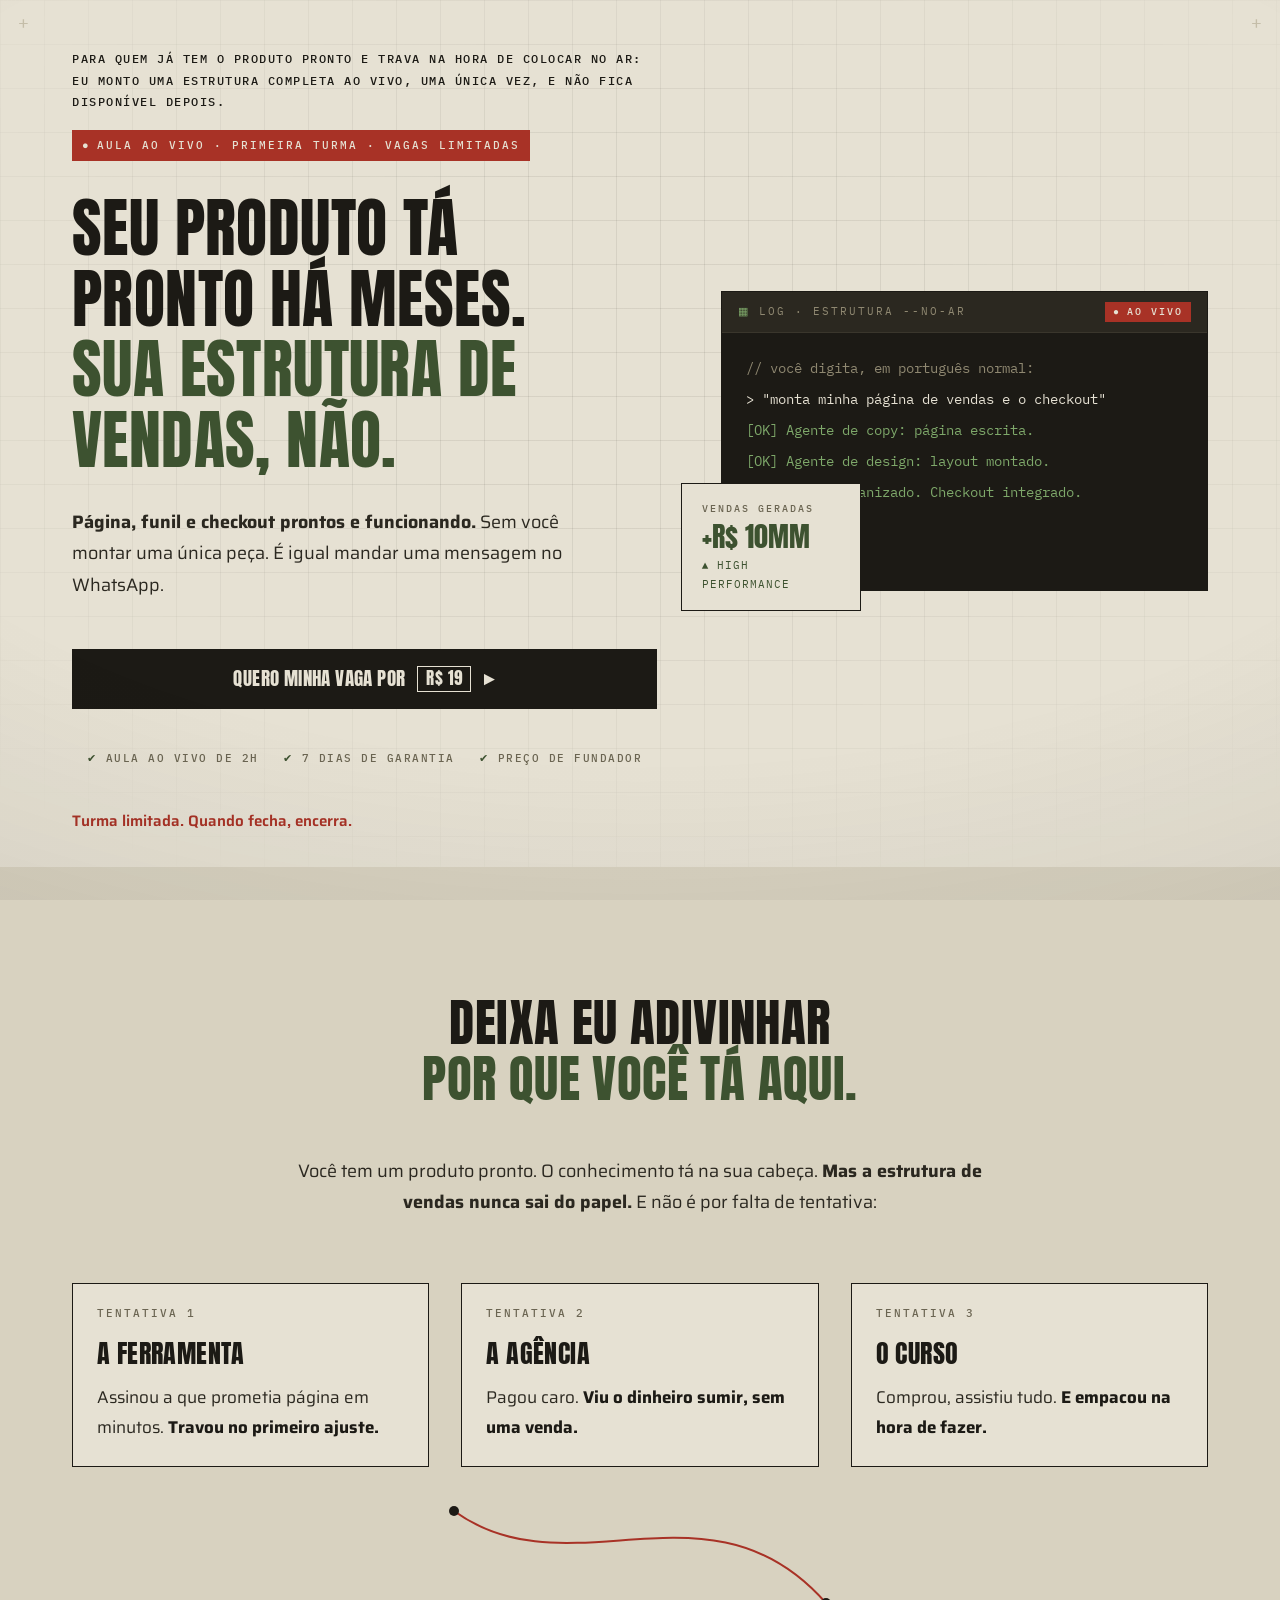
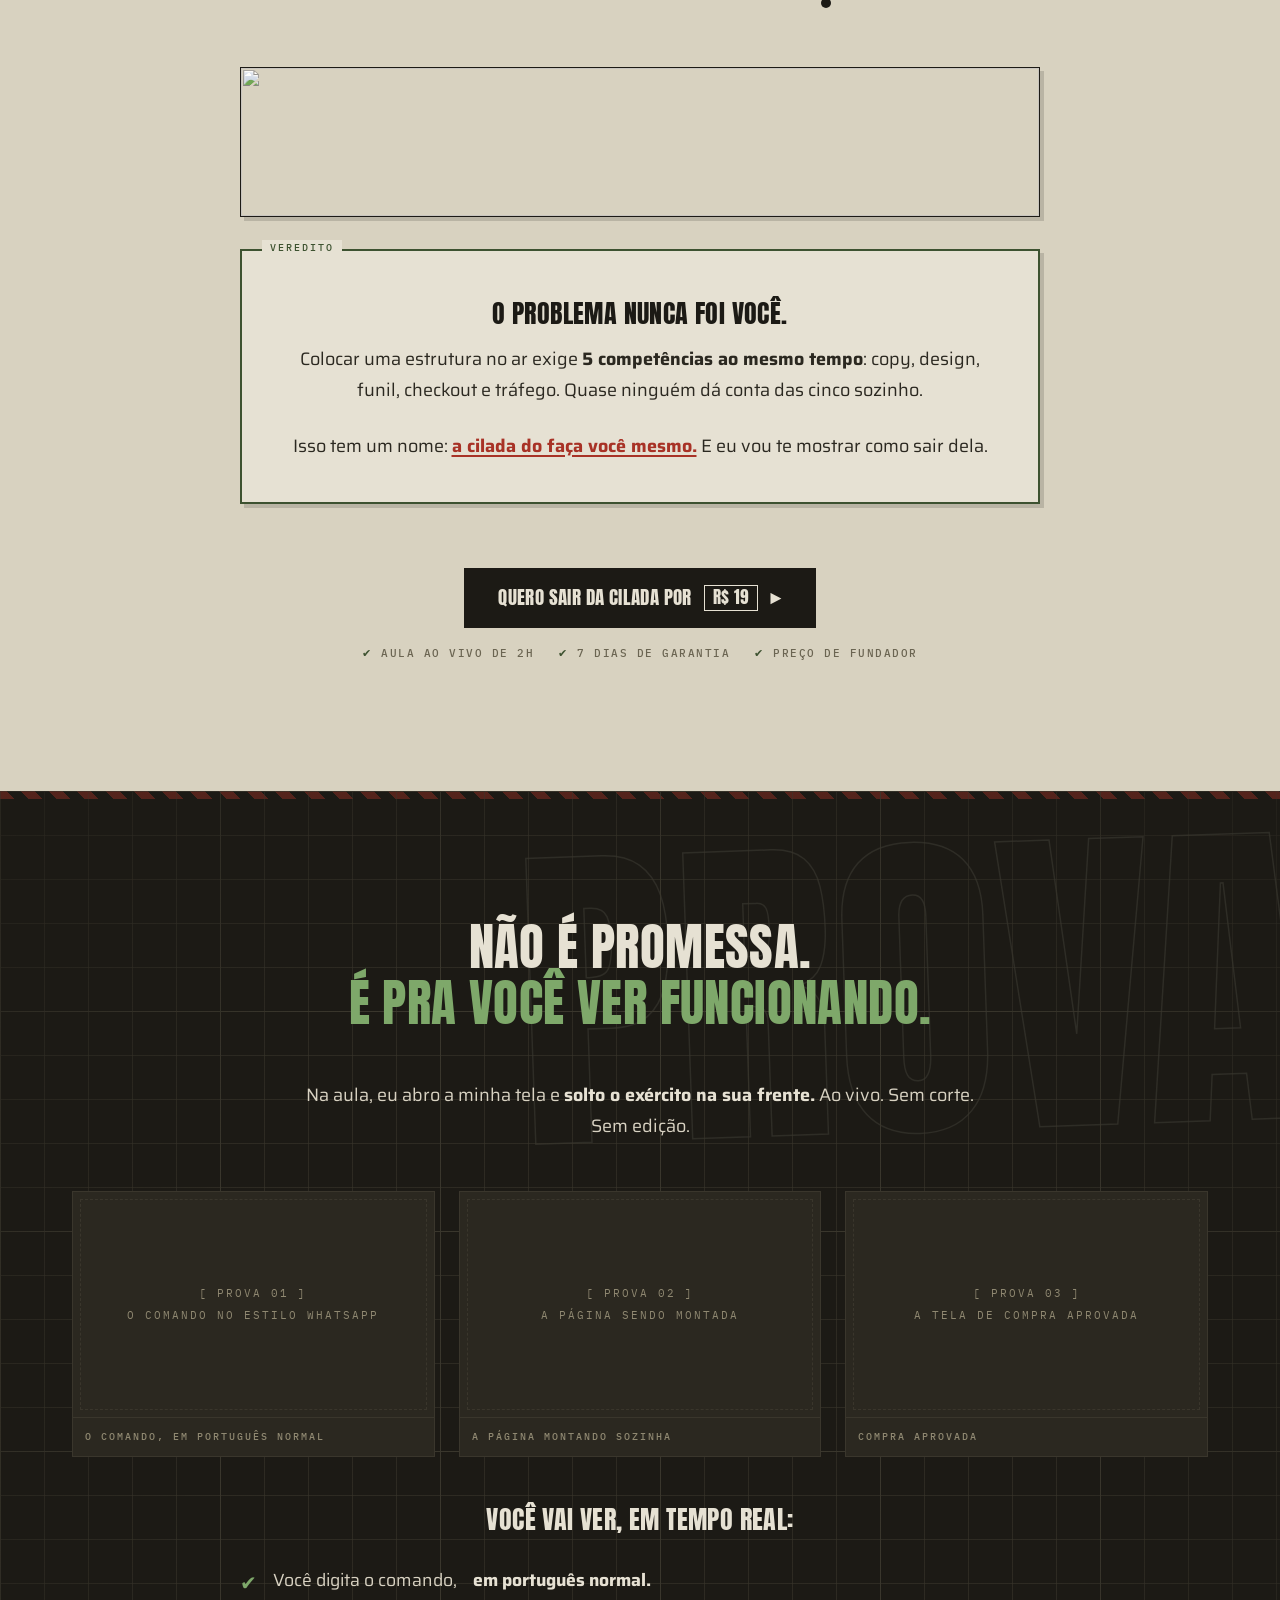
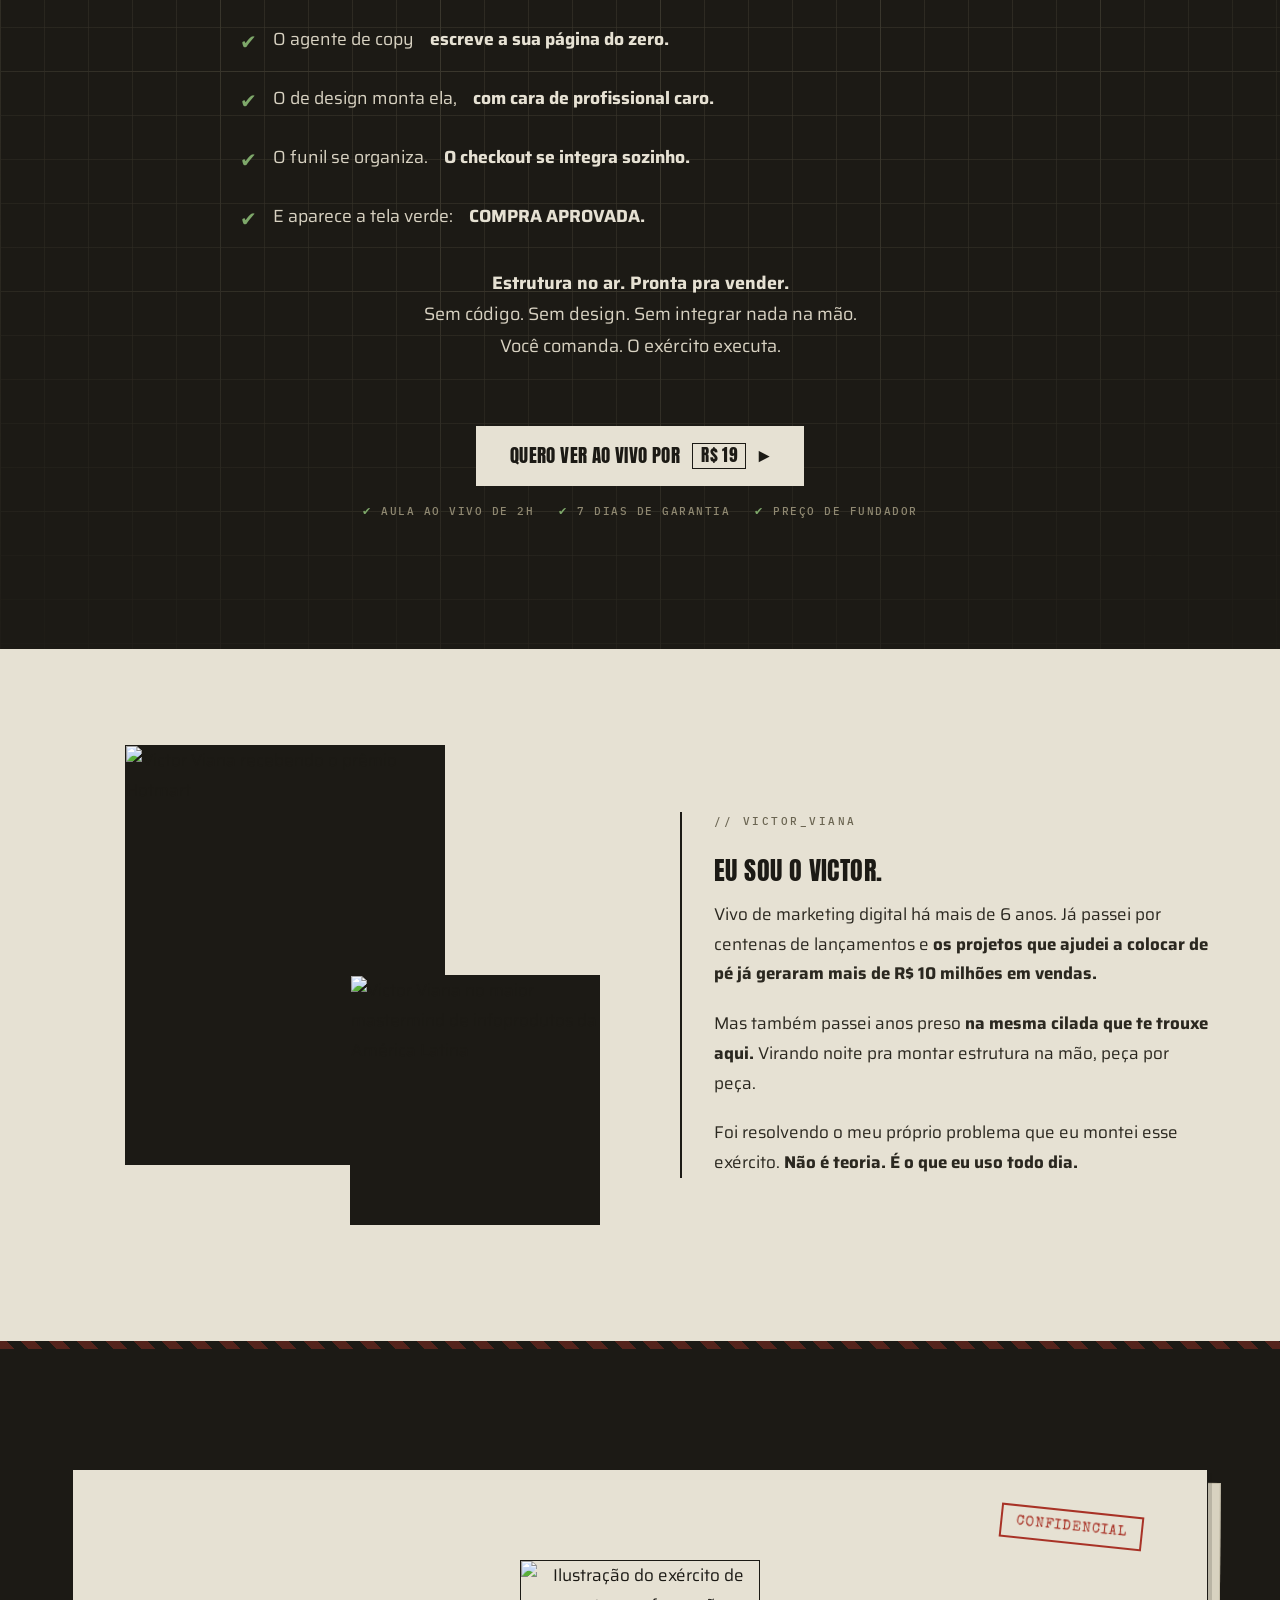
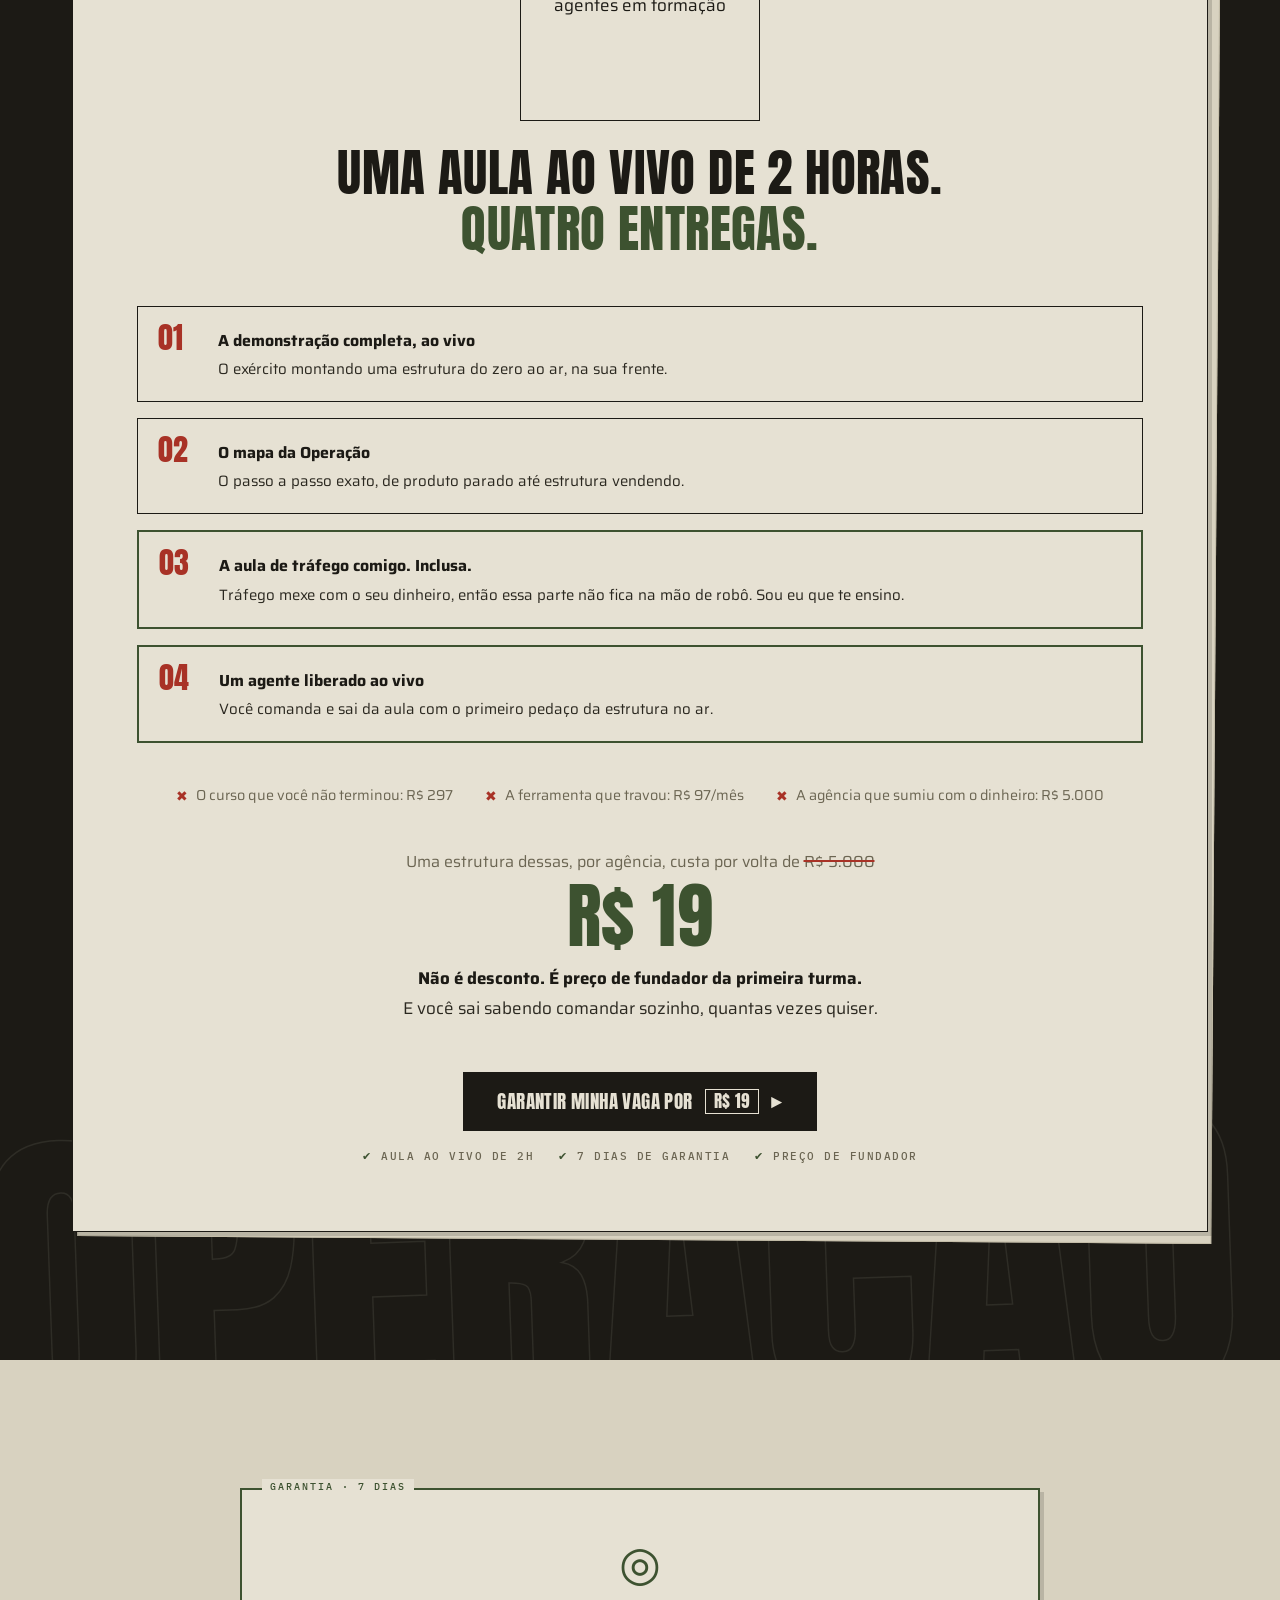
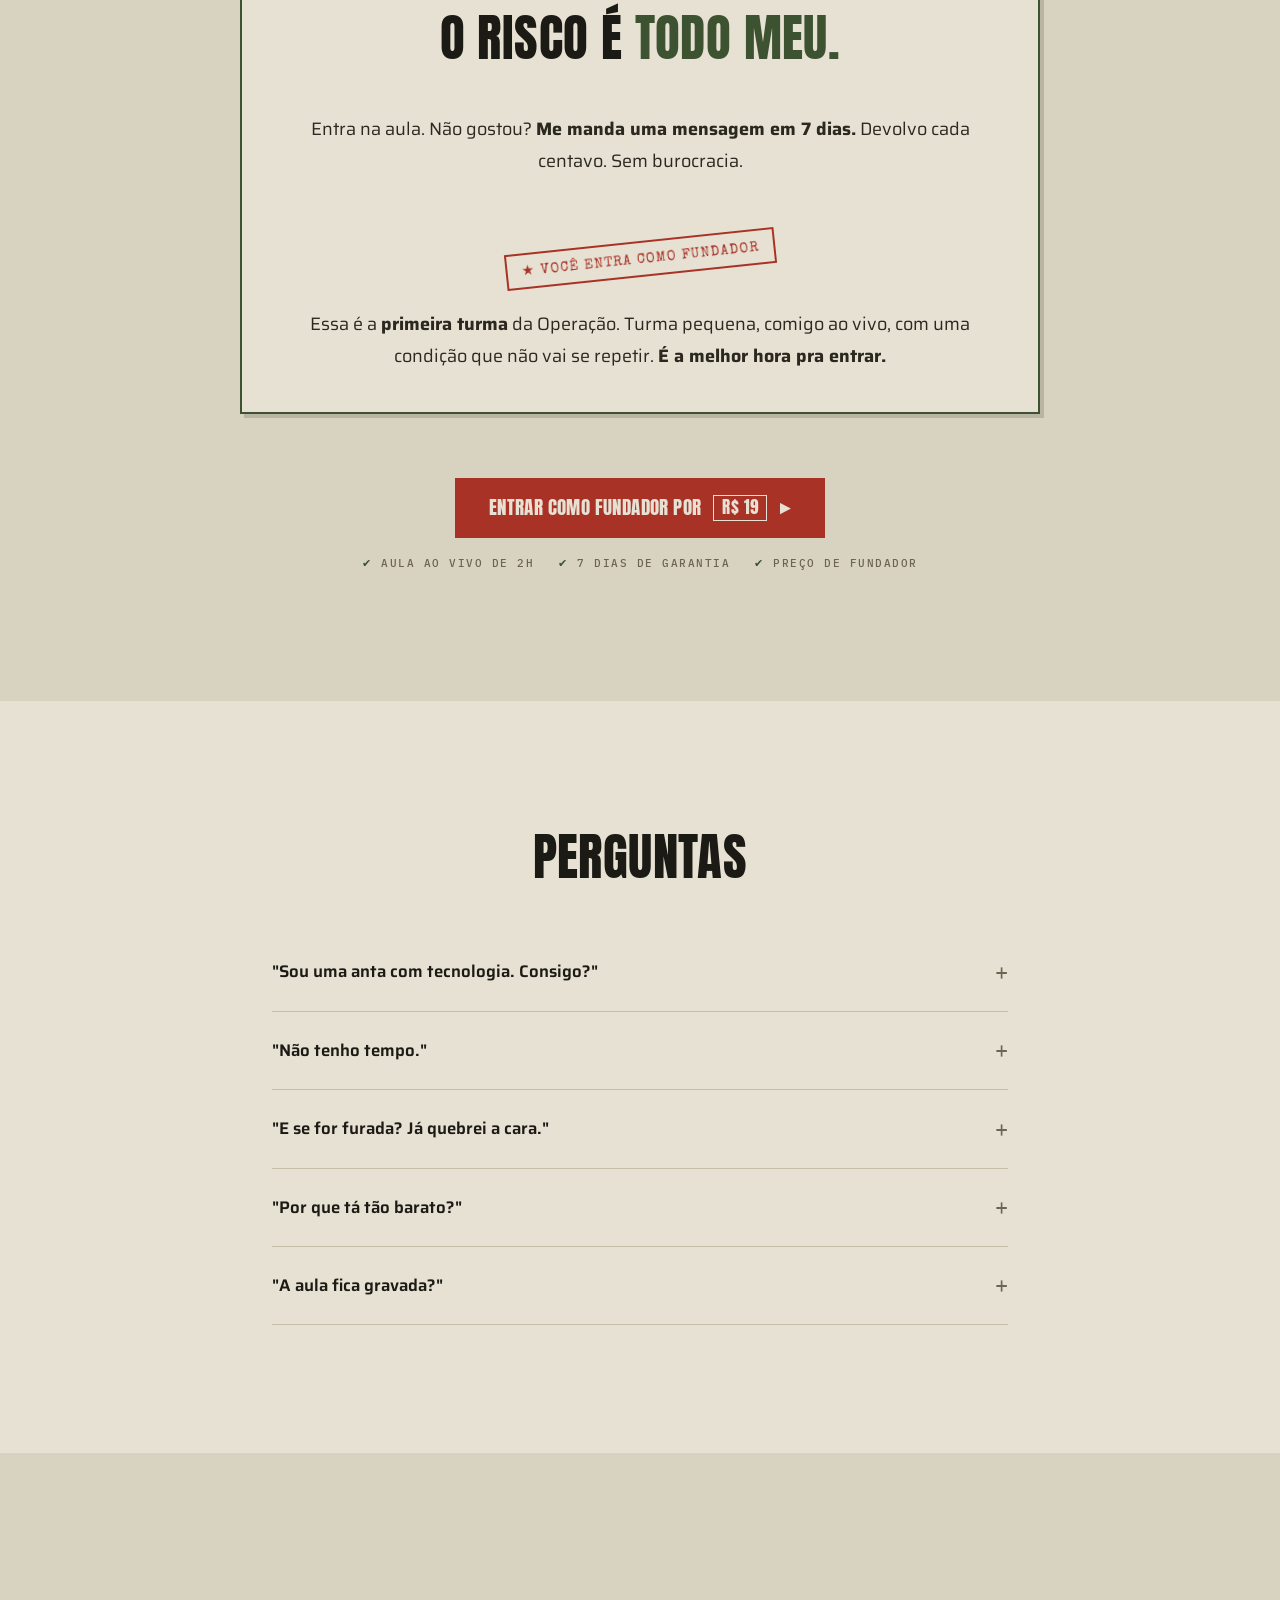
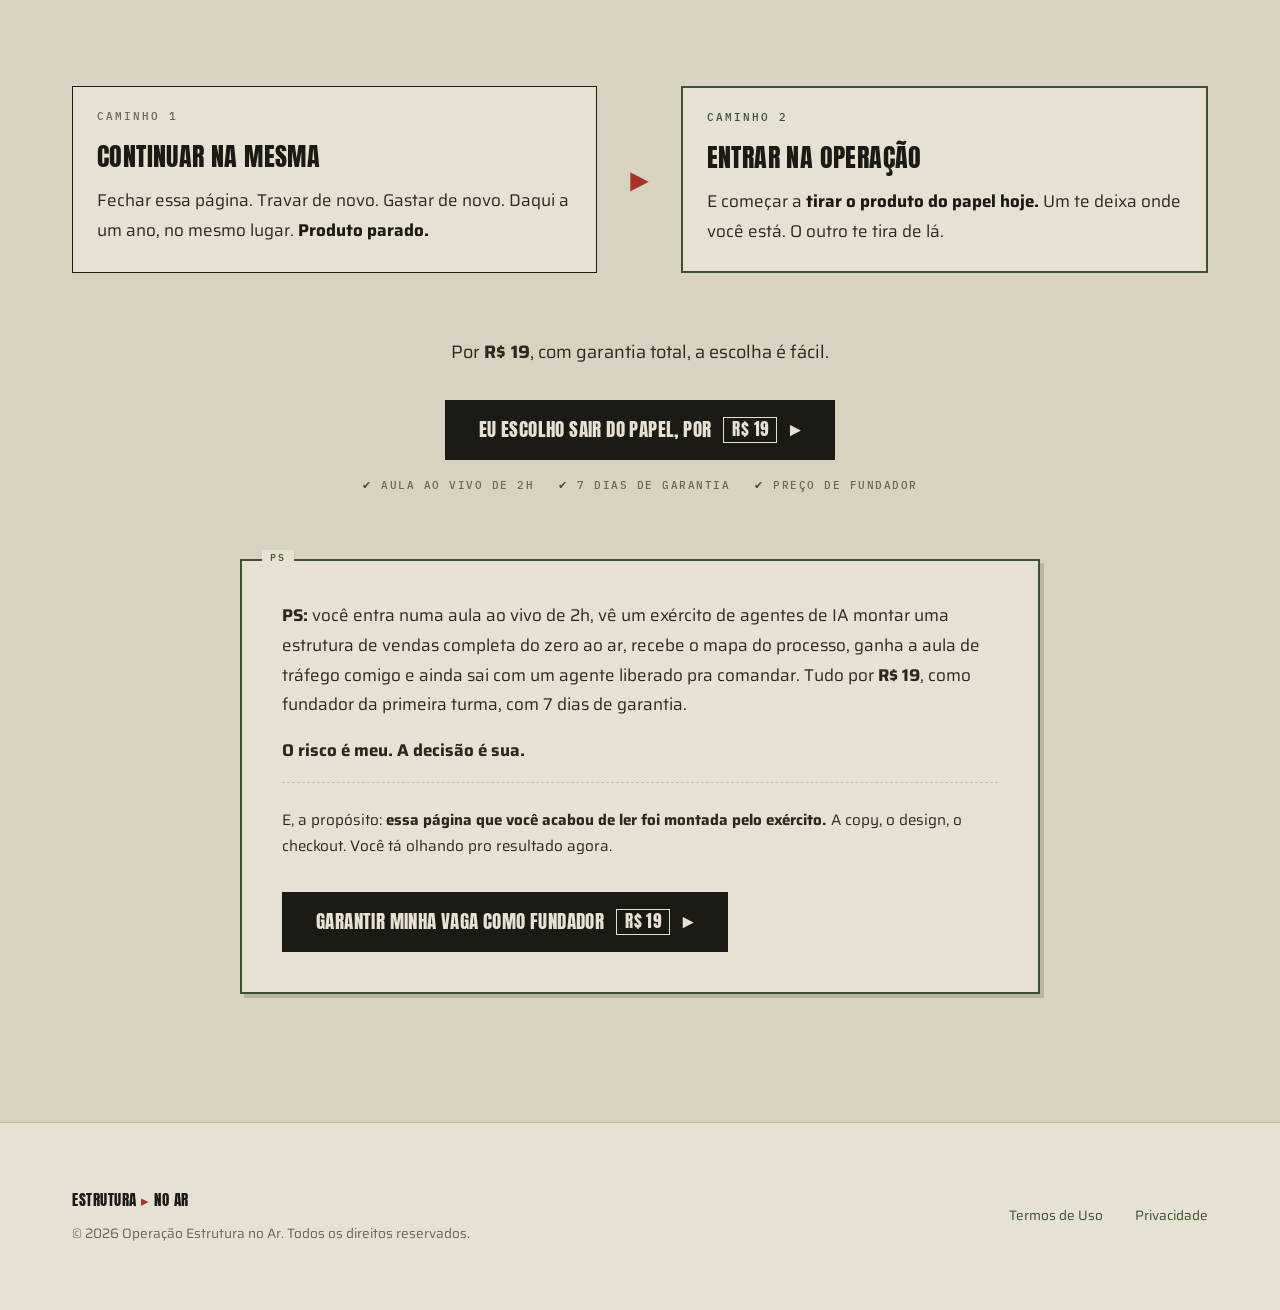
==== commit c64bfa9b: "Tracking: pixel novo 38347741264870182 + Conversions API no site inteiro - /tracking.js único para r" ====
--- a/index.html
+++ b/index.html
@@ -4,7 +4,7 @@
 <!--
     FONTE ÚNICA DA COPY. Não edite os index.html gerados: eles são sobrescritos.
     Edite este arquivo e rode: ./build.ps1
-    Tokens: 19 R$ 19 https://pay.hotmart.com/X102170086S?sck=oea_home_p19 index,follow primeira turma
+    Tokens: 19 R$ 19 https://checkout.hyype.com.br/9c806c70-7cd9-4a75-b1b6-32cfc93e8c08?utm_source=iafunil&utm_medium=pagina&sck=oea_home_p19 index,follow primeira turma
 -->
 
 <head>
@@ -23,24 +23,11 @@
 
     <!-- Config da variação: preço, link e evento do pixel saem daqui -->
     <script>
-        window.PAGE = { variant: "P19", price: 19, checkout: "https://pay.hotmart.com/X102170086S?sck=oea_home_p19" };
+        window.PAGE = { variant: "P19", price: 19, checkout: "https://checkout.hyype.com.br/9c806c70-7cd9-4a75-b1b6-32cfc93e8c08?utm_source=iafunil&utm_medium=pagina&sck=oea_home_p19" };
     </script>
 
-    <!-- Meta Pixel Code -->
-    <script>
-        !function (f, b, e, v, n, t, s) {
-            if (f.fbq) return; n = f.fbq = function () {
-                n.callMethod ?
-                    n.callMethod.apply(n, arguments) : n.queue.push(arguments)
-            };
-            if (!f._fbq) f._fbq = n; n.push = n; n.loaded = !0; n.version = '2.0';
-            n.queue = []; t = b.createElement(e); t.async = !0;
-            t.src = v; s = b.getElementsByTagName(e)[0];
-            s.parentNode.insertBefore(t, s)
-        }(window, document, 'script',
-            'https://connect.facebook.net/en_US/fbevents.js');
-    </script>
-    <!-- End Meta Pixel Code -->
+    <!-- Meta Pixel + Conversions API: um único arquivo para o site inteiro -->
+    <script src="/tracking.js" async></script>
 
     <!-- Favicon: o carimbo "EA" da marca (papel, círculo carimbo, -6°) -->
     <link rel="icon" type="image/svg+xml"
@@ -59,7 +46,7 @@
 
 <body>
     <noscript><img height="1" width="1" style="display:none"
-            src="https://www.facebook.com/tr?id=3220708284790428&ev=PageView&noscript=1" /></noscript>
+            src="https://www.facebook.com/tr?id=38347741264870182&ev=PageView&noscript=1" /></noscript>
 
     <div class="progress-rail"><span></span></div>
 
@@ -94,7 +81,7 @@
                 <div id="player-vsl" hidden></div>
 
                 <div class="hero-actions-group">
-                    <a href="https://pay.hotmart.com/X102170086S?sck=oea_home_p19" class="btn btn-action" data-cta="hero">
+                    <a href="https://checkout.hyype.com.br/9c806c70-7cd9-4a75-b1b6-32cfc93e8c08?utm_source=iafunil&utm_medium=pagina&sck=oea_home_p19" class="btn btn-action" data-cta="hero">
                         QUERO MINHA VAGA POR <span class="price-pill">R$ 19</span>
                         <i class="u-sym" aria-hidden="true">►</i>
                     </a>
@@ -192,7 +179,7 @@
             </div>
 
             <div class="cta-block">
-                <a href="https://pay.hotmart.com/X102170086S?sck=oea_home_p19" class="btn btn-action" data-cta="dor">
+                <a href="https://checkout.hyype.com.br/9c806c70-7cd9-4a75-b1b6-32cfc93e8c08?utm_source=iafunil&utm_medium=pagina&sck=oea_home_p19" class="btn btn-action" data-cta="dor">
                     QUERO SAIR DA CILADA POR <span class="price-pill">R$ 19</span>
                     <i class="u-sym" aria-hidden="true">►</i>
                 </a>
@@ -264,7 +251,7 @@
             </div>
 
             <div class="cta-block">
-                <a href="https://pay.hotmart.com/X102170086S?sck=oea_home_p19" class="btn btn-action" data-cta="prova">
+                <a href="https://checkout.hyype.com.br/9c806c70-7cd9-4a75-b1b6-32cfc93e8c08?utm_source=iafunil&utm_medium=pagina&sck=oea_home_p19" class="btn btn-action" data-cta="prova">
                     QUERO VER AO VIVO POR <span class="price-pill">R$ 19</span>
                     <i class="u-sym" aria-hidden="true">►</i>
                 </a>
@@ -391,7 +378,7 @@
                     </p>
                 </div>
 
-                <a href="https://pay.hotmart.com/X102170086S?sck=oea_home_p19" class="btn btn-action" data-cta="oferta">
+                <a href="https://checkout.hyype.com.br/9c806c70-7cd9-4a75-b1b6-32cfc93e8c08?utm_source=iafunil&utm_medium=pagina&sck=oea_home_p19" class="btn btn-action" data-cta="oferta">
                     GARANTIR MINHA VAGA POR <span class="price-pill">R$ 19</span>
                     <i class="u-sym" aria-hidden="true">►</i>
                 </a>
@@ -432,7 +419,7 @@
             </div>
 
             <div class="cta-block">
-                <a href="https://pay.hotmart.com/X102170086S?sck=oea_home_p19" class="btn btn-action btn-urgent" data-cta="garantia">
+                <a href="https://checkout.hyype.com.br/9c806c70-7cd9-4a75-b1b6-32cfc93e8c08?utm_source=iafunil&utm_medium=pagina&sck=oea_home_p19" class="btn btn-action btn-urgent" data-cta="garantia">
                     ENTRAR COMO FUNDADOR POR <span class="price-pill">R$ 19</span>
                     <i class="u-sym" aria-hidden="true">►</i>
                 </a>
@@ -543,7 +530,7 @@
                 <p class="section-desc" style="margin-bottom: 2rem;">
                     Por <strong>R$ 19</strong>, com garantia total, a escolha é fácil.
                 </p>
-                <a href="https://pay.hotmart.com/X102170086S?sck=oea_home_p19" class="btn btn-action" data-cta="fechamento">
+                <a href="https://checkout.hyype.com.br/9c806c70-7cd9-4a75-b1b6-32cfc93e8c08?utm_source=iafunil&utm_medium=pagina&sck=oea_home_p19" class="btn btn-action" data-cta="fechamento">
                     EU ESCOLHO SAIR DO PAPEL, POR <span class="price-pill">R$ 19</span>
                     <i class="u-sym" aria-hidden="true">►</i>
                 </a>
@@ -570,7 +557,7 @@
                 </p>
 
                 <div style="margin-top: 2rem;">
-                    <a href="https://pay.hotmart.com/X102170086S?sck=oea_home_p19" class="btn btn-action" data-cta="ps">
+                    <a href="https://checkout.hyype.com.br/9c806c70-7cd9-4a75-b1b6-32cfc93e8c08?utm_source=iafunil&utm_medium=pagina&sck=oea_home_p19" class="btn btn-action" data-cta="ps">
                         GARANTIR MINHA VAGA COMO FUNDADOR <span class="price-pill">R$ 19</span>
                         <i class="u-sym" aria-hidden="true">►</i>
                     </a>
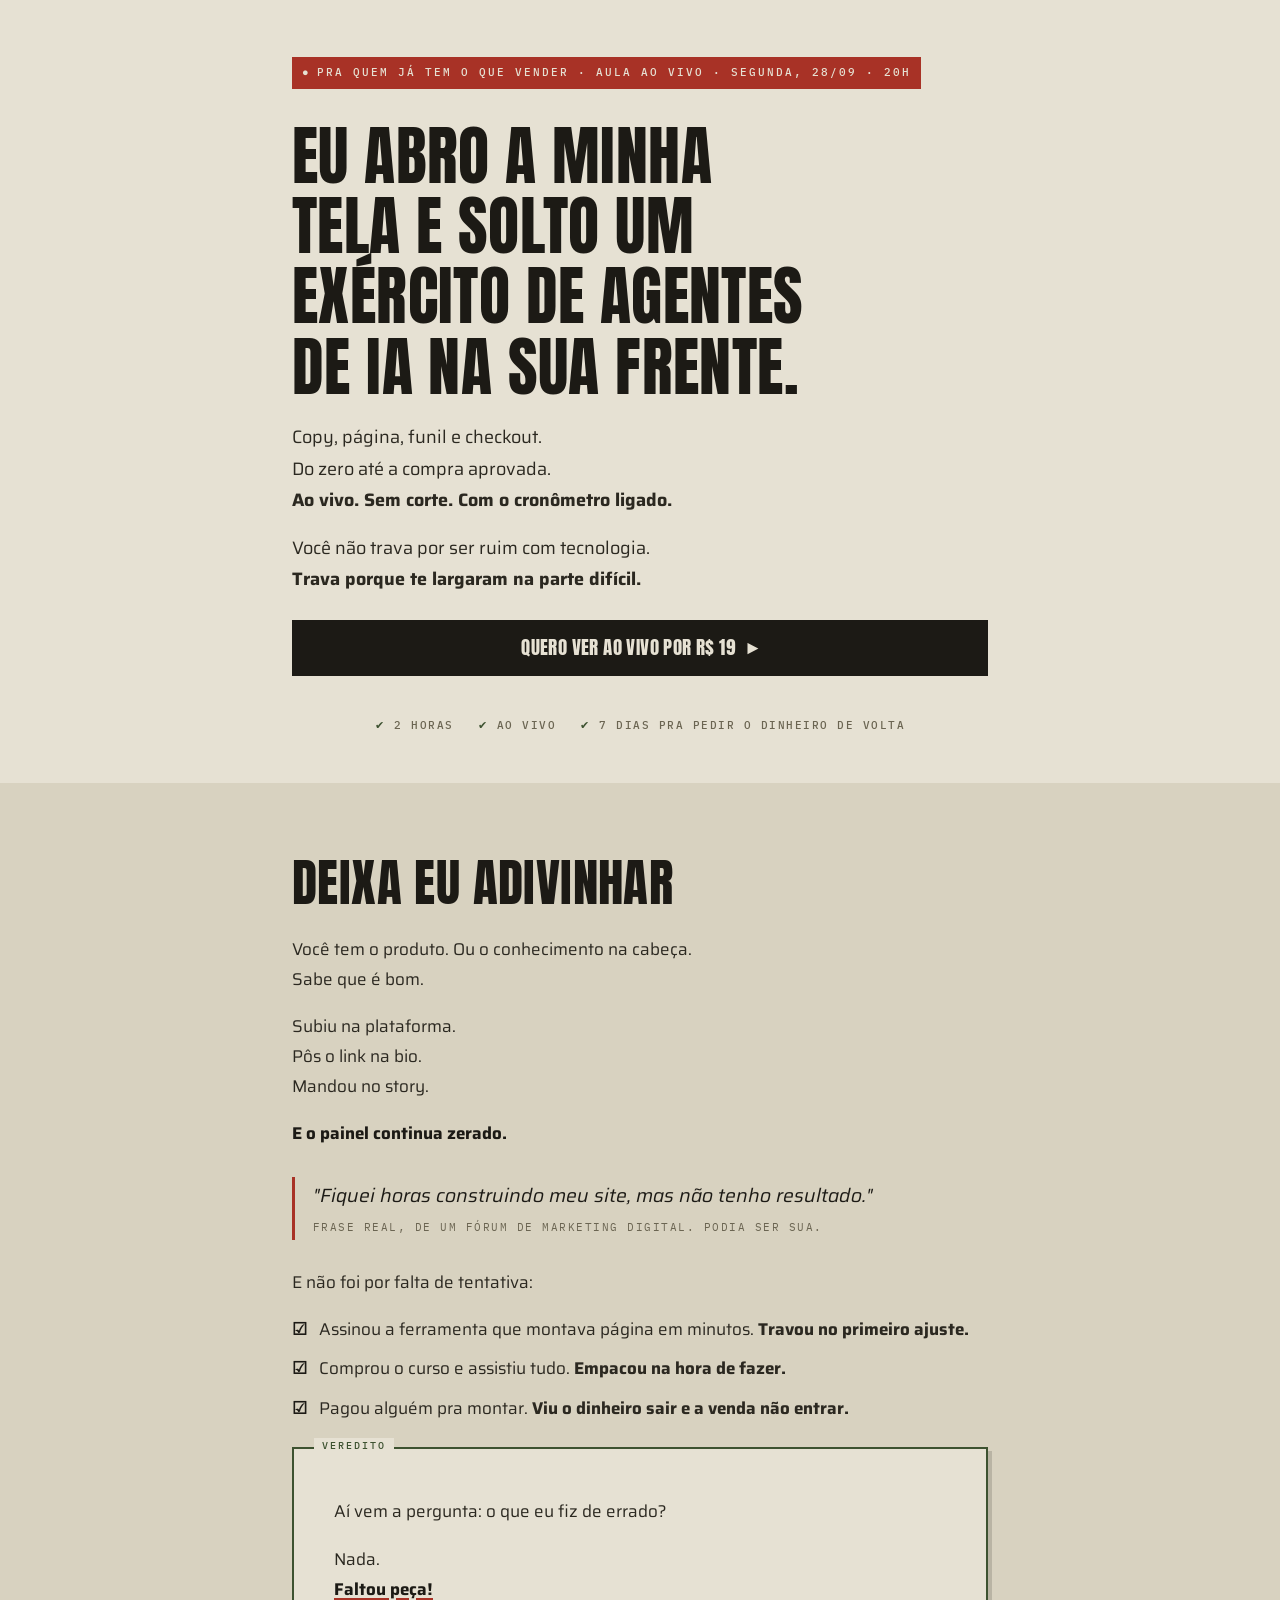
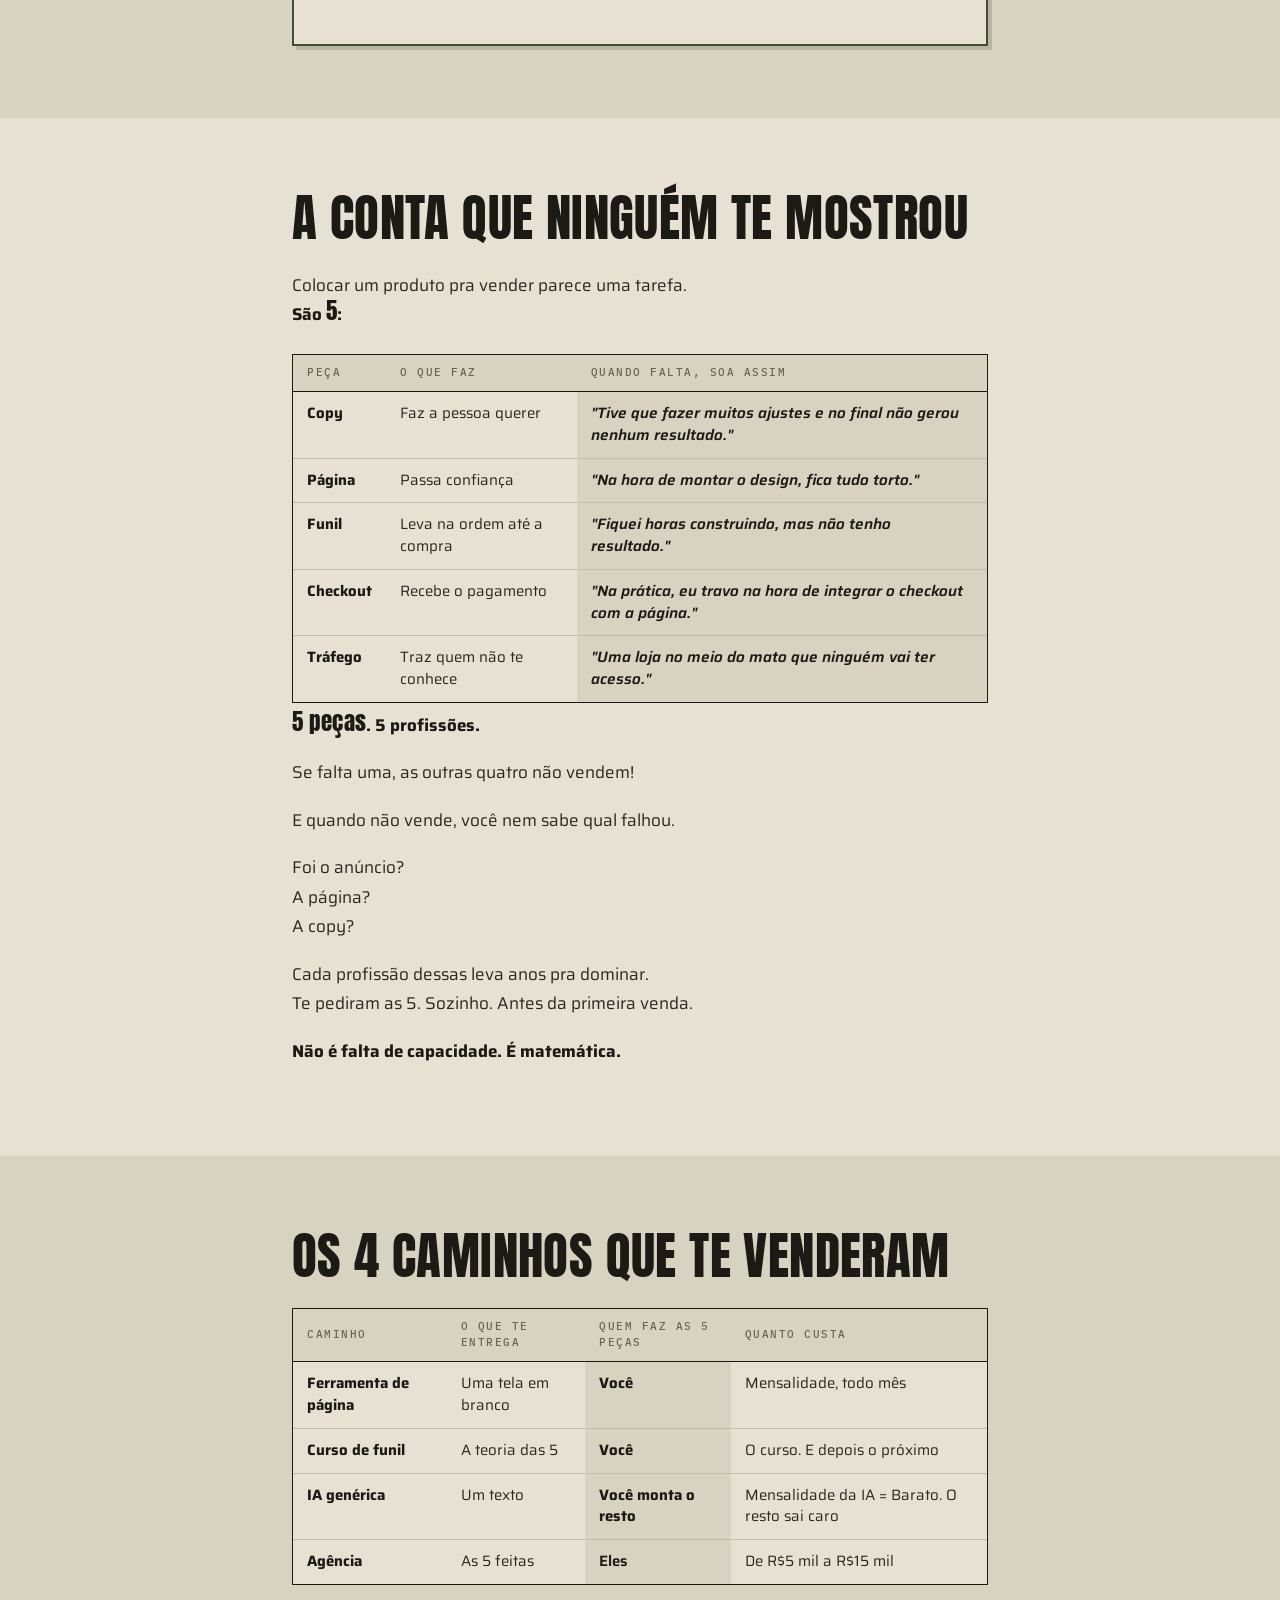
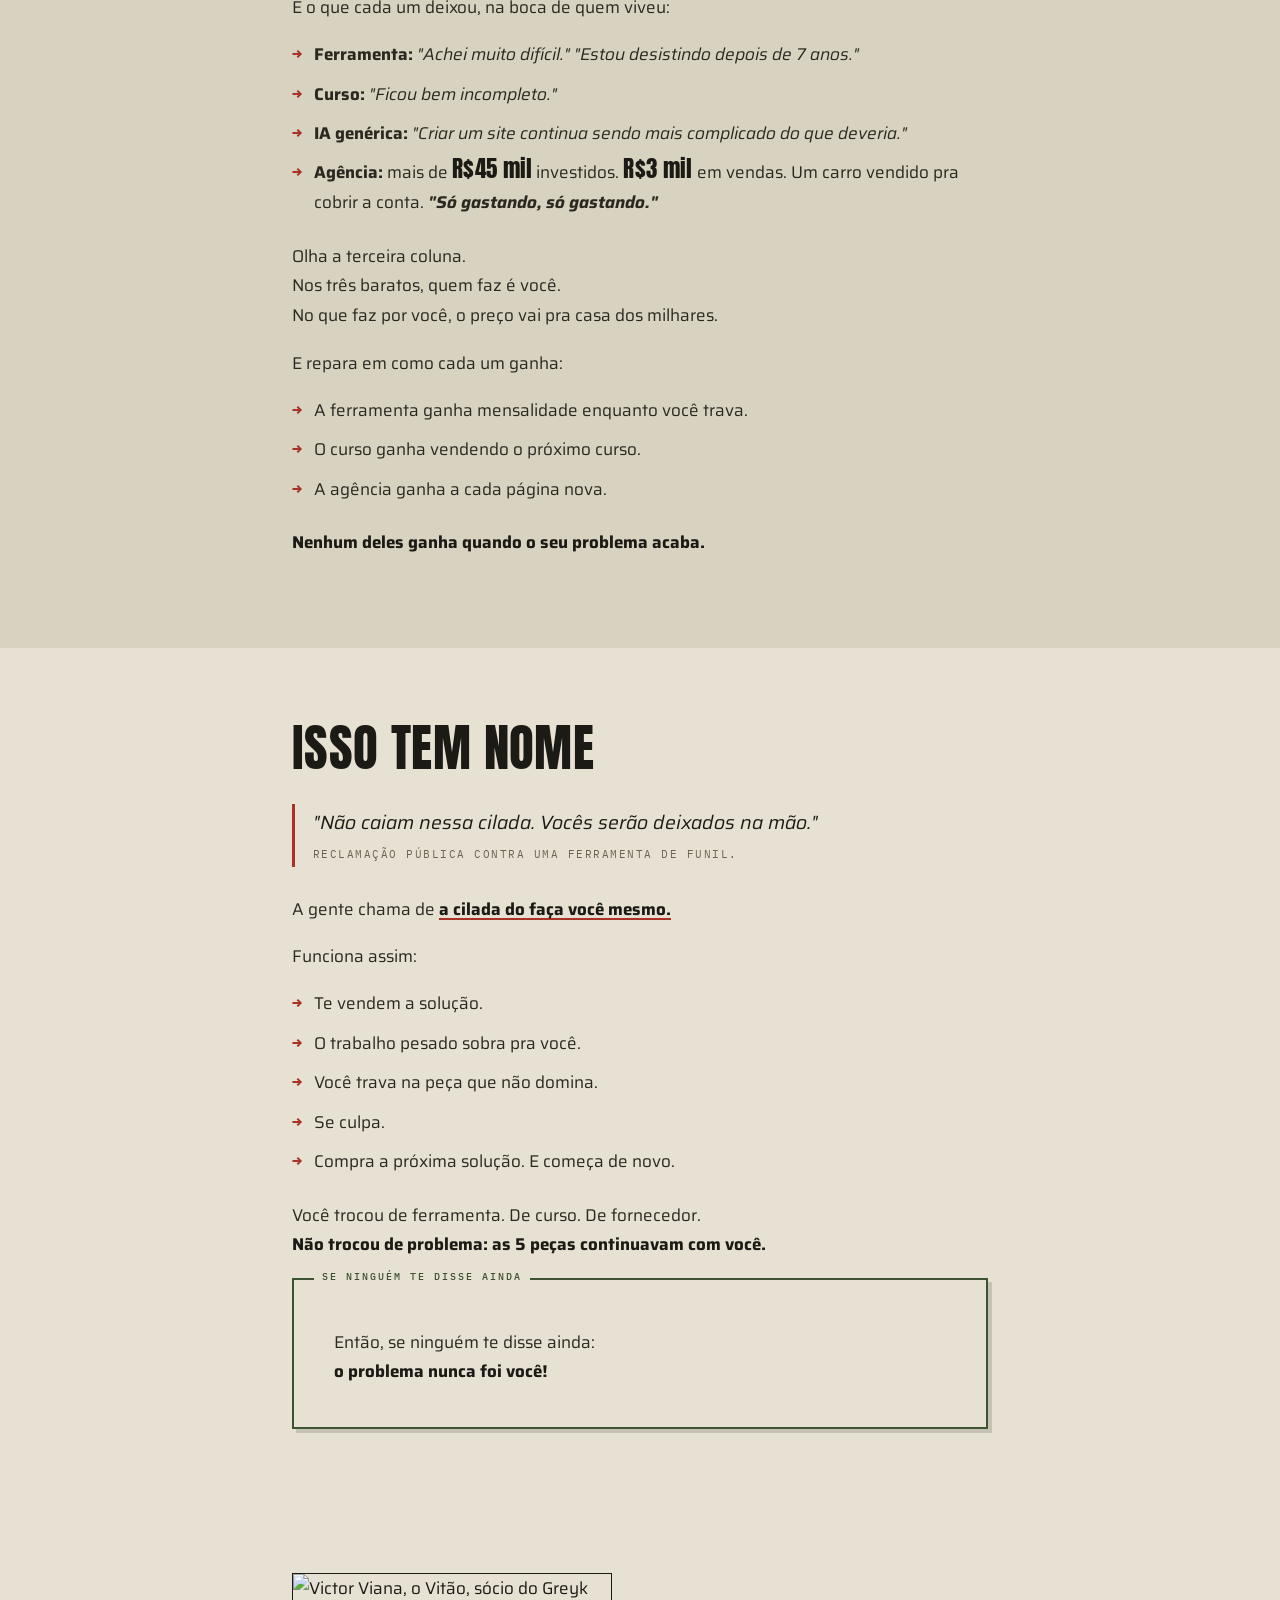
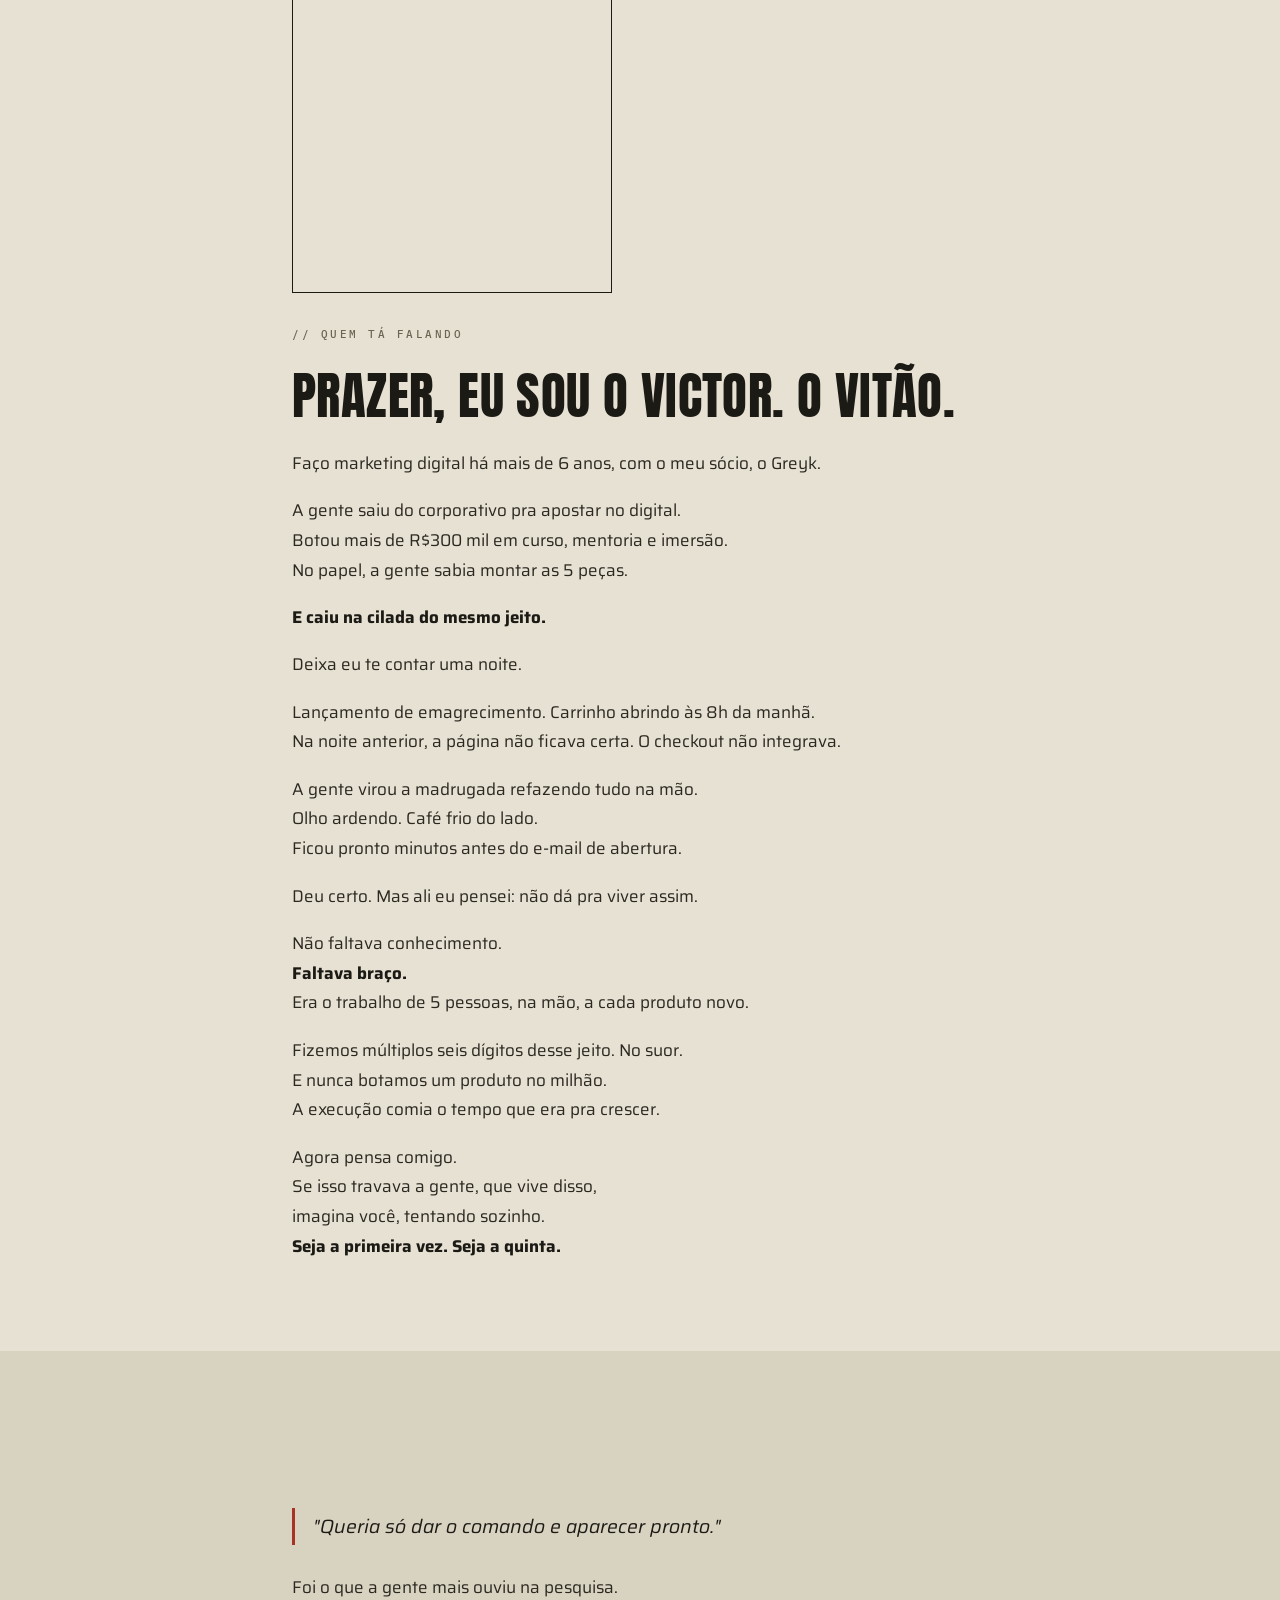
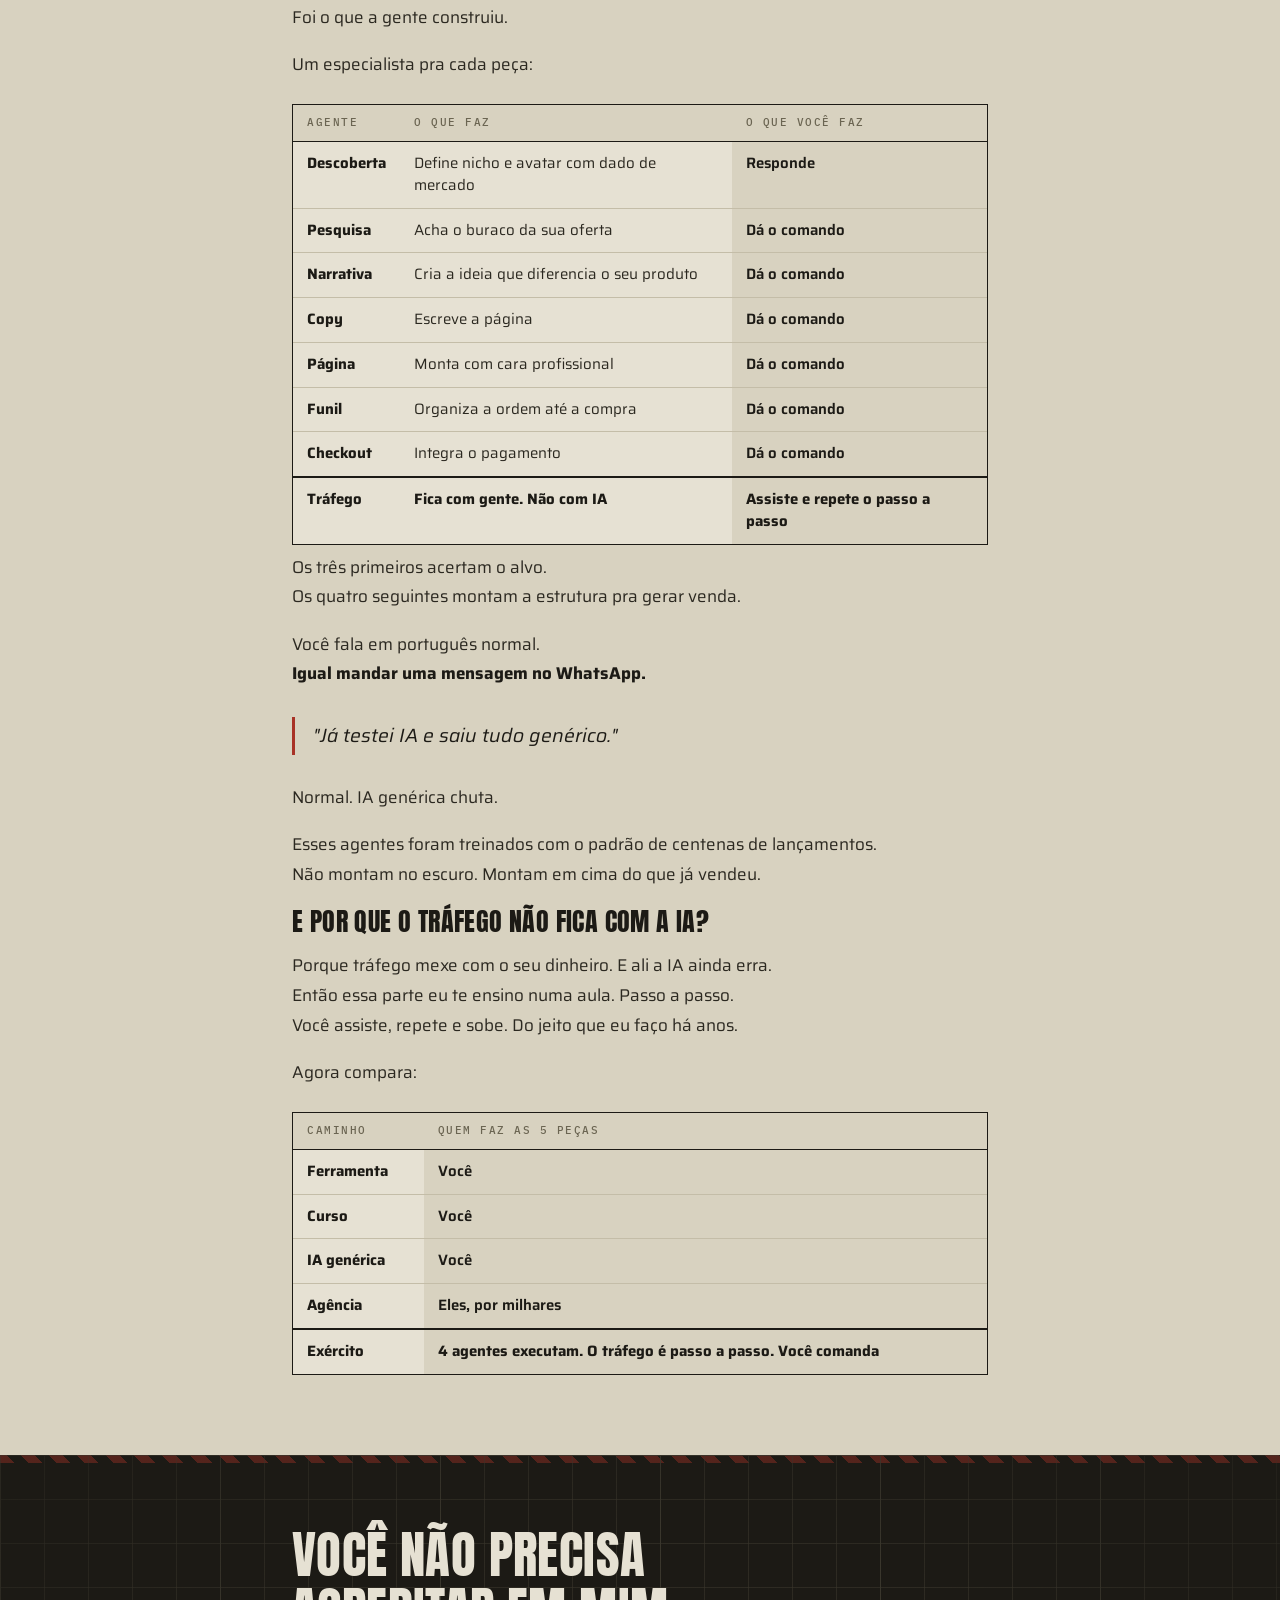
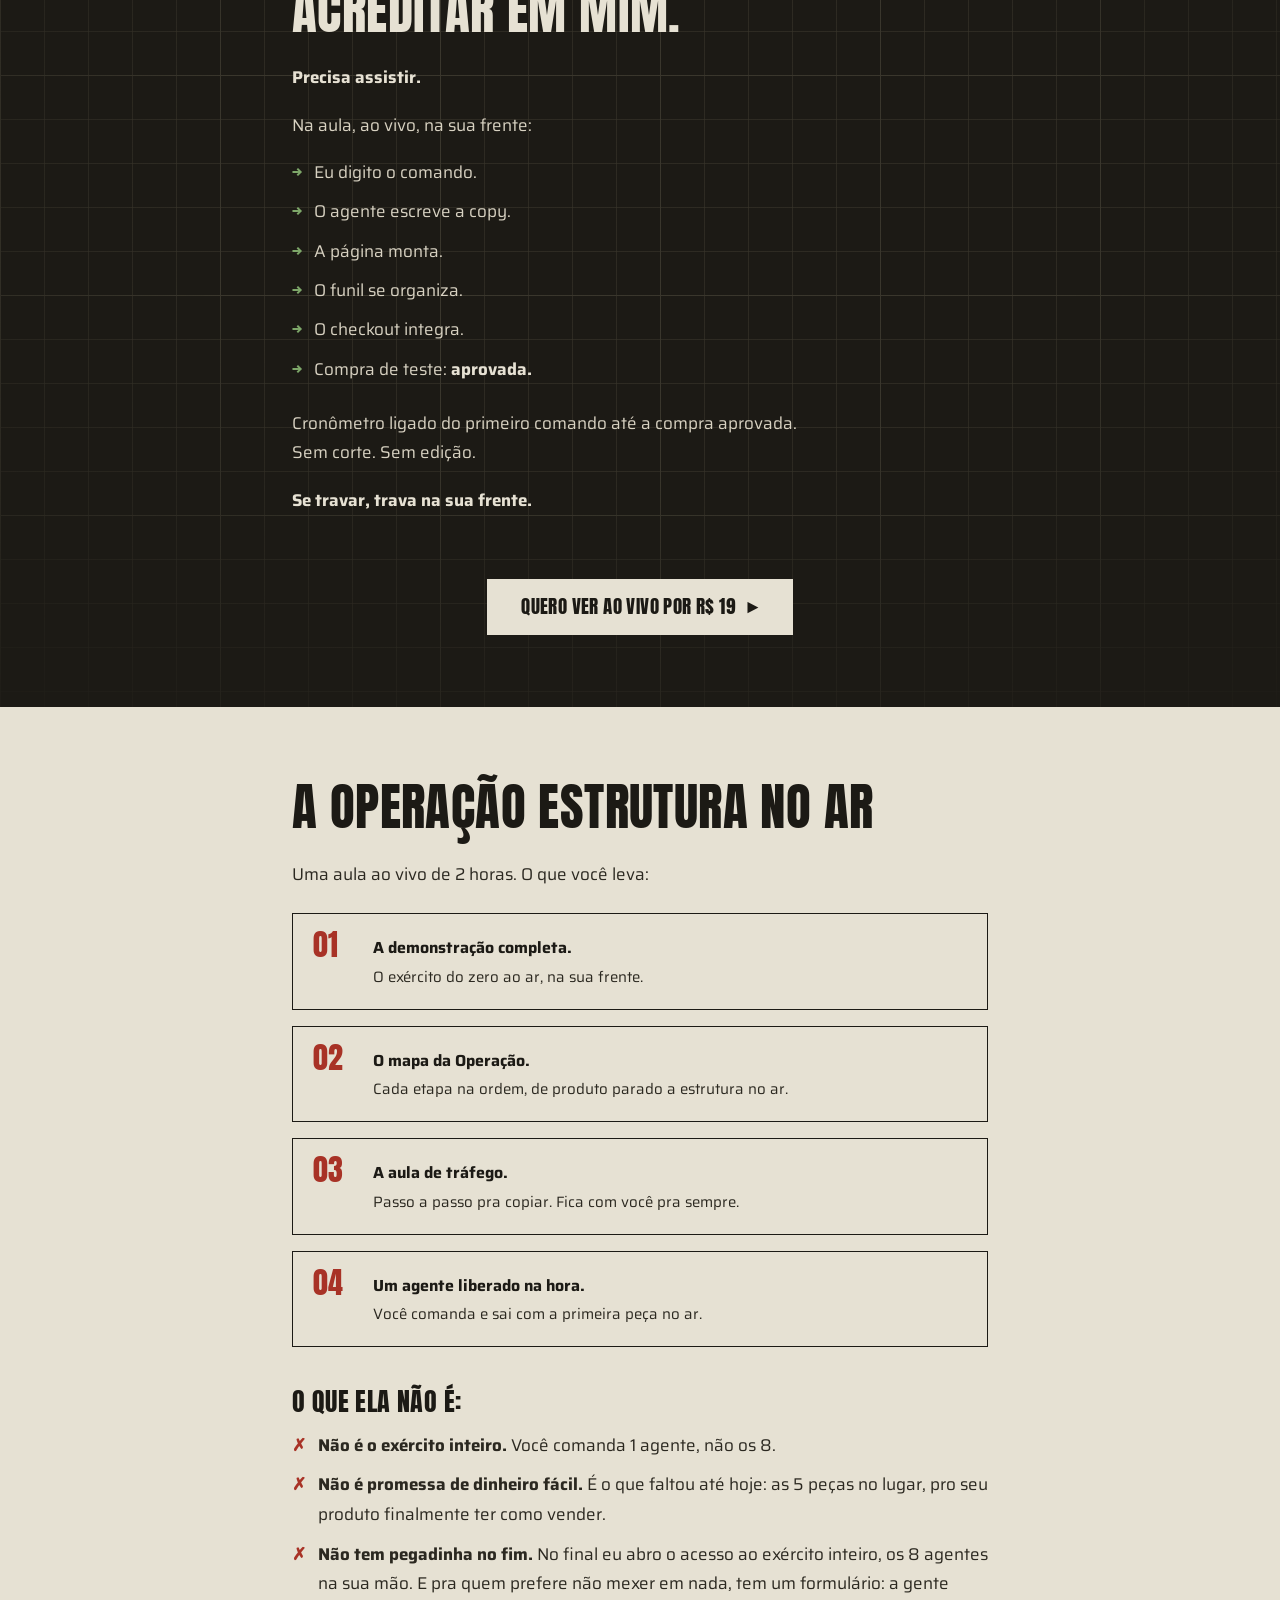
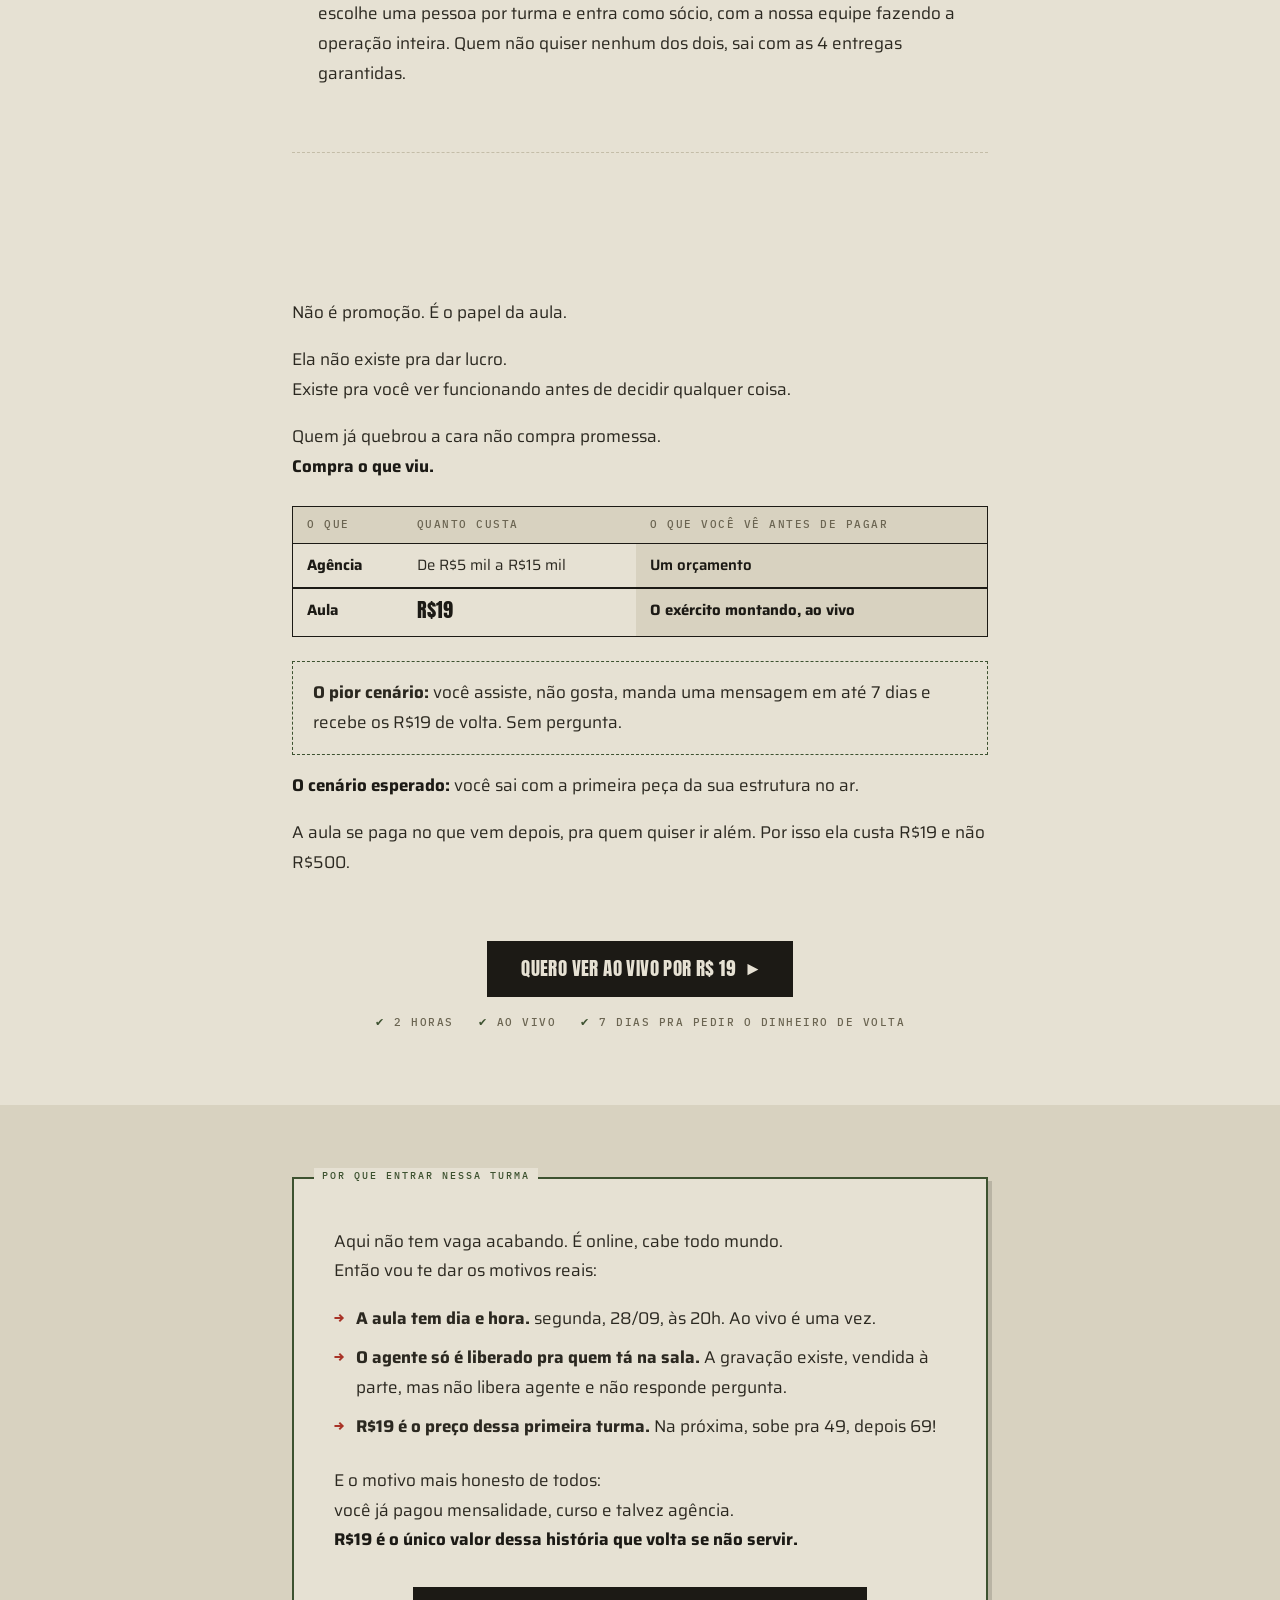
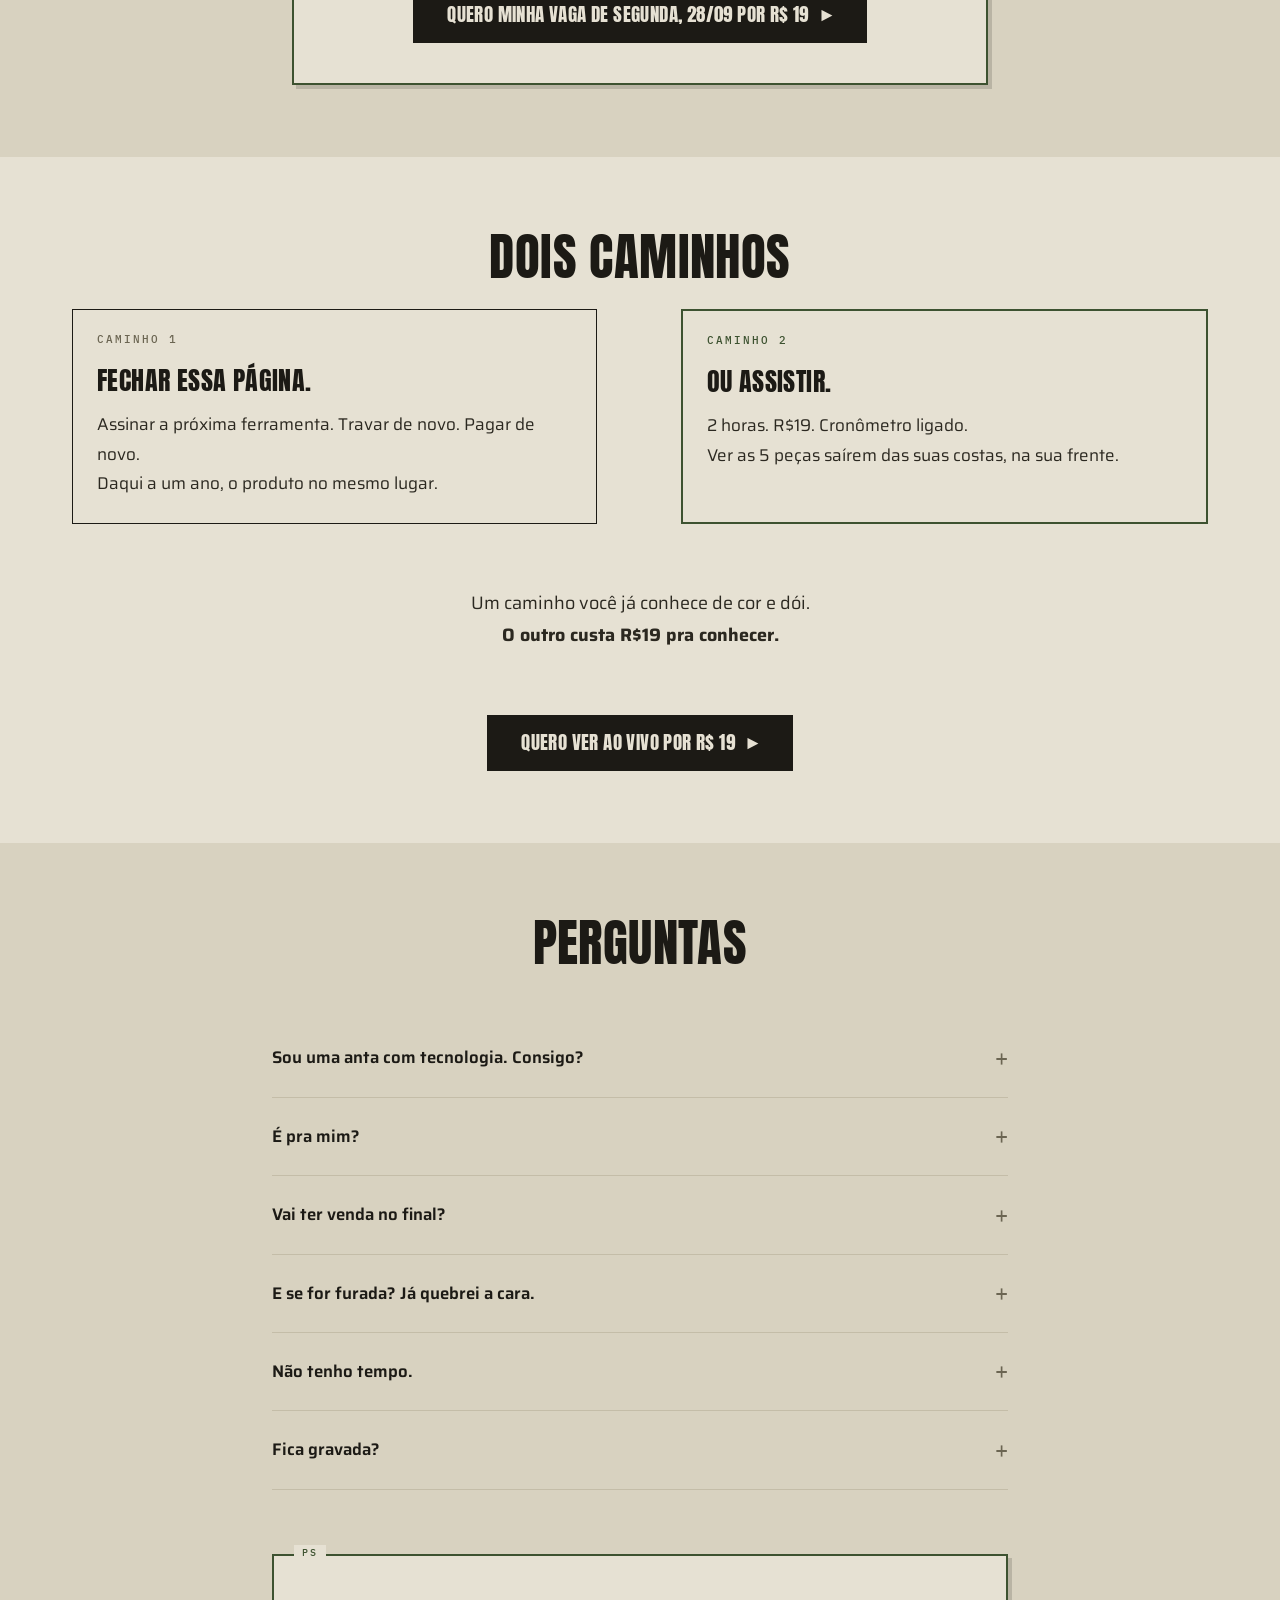
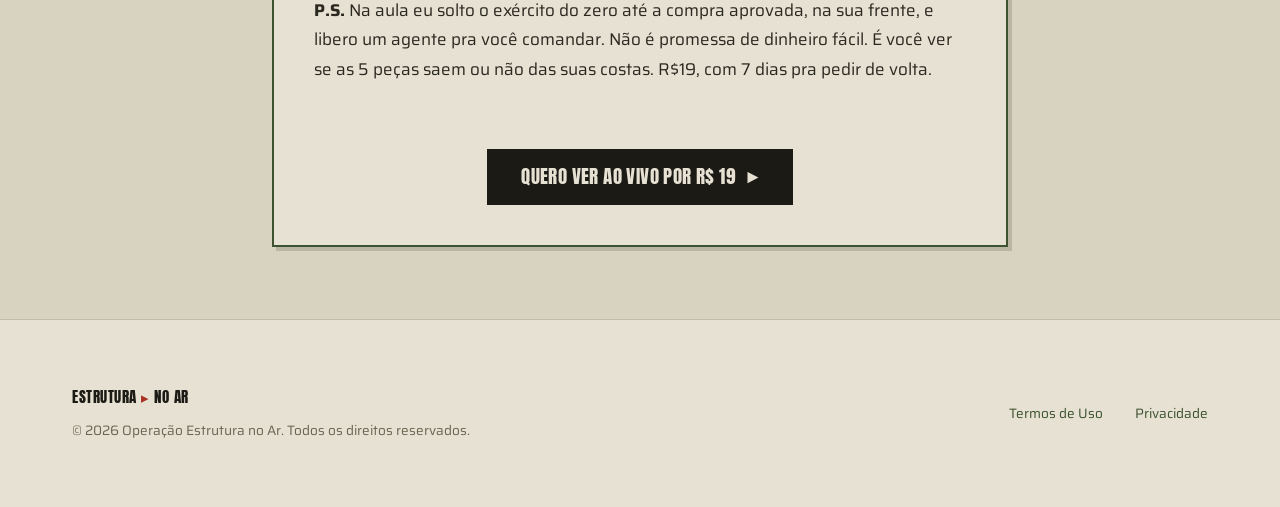
==== commit ff6b0c54: "Quiz e página na versão final do Greyk Quiz: novo roteiro de 12 etapas com roteamento pela etapa 1 (" ====
--- a/index.html
+++ b/index.html
@@ -4,16 +4,18 @@
 <!--
     FONTE ÚNICA DA COPY. Não edite os index.html gerados: eles são sobrescritos.
     Edite este arquivo e rode: ./build.ps1
-    Tokens: 19 R$ 19 https://checkout.hyype.com.br/9c806c70-7cd9-4a75-b1b6-32cfc93e8c08?utm_source=iafunil&utm_medium=pagina&sck=oea_home_p19 index,follow primeira turma
+    Tokens: 19 R$ 19 https://checkout.hyype.com.br/9c806c70-7cd9-4a75-b1b6-32cfc93e8c08?utm_source=iafunil&utm_medium=pagina&sck=oea_home_p19 index,follow segunda, 28/09 20h
+    Copy: aba "9) Página ~ FINAL" do doc "1) OPERAÇÃO - Greyk e Vitão".
+    Topo A (padrão, anúncio c08) e topo B (?angulo=erro, anúncio c01).
 -->
 
 <head>
     <meta charset="UTF-8">
     <meta name="viewport" content="width=device-width, initial-scale=1.0">
     <meta name="robots" content="index,follow">
-    <title>Operação Estrutura no Ar | Aula ao vivo com Victor Viana</title>
+    <title>Operação Estrutura no Ar | Aula ao vivo, segunda, 28/09, 20h</title>
     <meta name="description"
-        content="Uma aula ao vivo de 2h. Um exército de agentes de IA constrói e publica a sua estrutura de vendas. Você só dá o comando.">
+        content="Eu abro a minha tela e solto um exército de agentes de IA na sua frente. Copy, página, funil e checkout. Do zero até a compra aprovada. Ao vivo, sem corte.">
 
     <link rel="preconnect" href="https://fonts.googleapis.com">
     <link rel="preconnect" href="https://fonts.gstatic.com" crossorigin>
@@ -24,6 +26,12 @@
     <!-- Config da variação: preço, link e evento do pixel saem daqui -->
     <script>
         window.PAGE = { variant: "P19", price: 19, checkout: "https://checkout.hyype.com.br/9c806c70-7cd9-4a75-b1b6-32cfc93e8c08?utm_source=iafunil&utm_medium=pagina&sck=oea_home_p19" };
+        /* Topo A (padrão) ou B (?angulo=erro). Roda antes de pintar: sem piscar. */
+        (function () {
+            var a = new URLSearchParams(location.search).get('angulo') === 'erro' ? 'erro' : 'aovivo';
+            document.documentElement.classList.add('angulo-' + a);
+            window.PAGE.angulo = a;
+        })();
     </script>
 
     <!-- Meta Pixel + Conversions API: um único arquivo para o site inteiro -->
@@ -35,530 +43,574 @@
 
     <link rel="dns-prefetch" href="https://connect.facebook.net">
 
+    <!-- Preview do link (WhatsApp, Instagram, Facebook) -->
+    <meta property="og:type" content="website">
+    <meta property="og:title" content="Eu abro a minha tela e solto um exército de agentes de IA na sua frente.">
+    <meta property="og:description" content="Copy, página, funil e checkout. Do zero até a compra aprovada. Ao vivo. Sem corte.">
+    <meta property="og:image" content="/.netlify/images?url=/images/exercito-agentes.png&w=1200&h=630&fit=cover&q=80&fm=jpg">
+
     <!-- Ordem importa: a identidade e o movimento vêm antes do layout. -->
     <link rel="stylesheet" href="/design/tokens.css?v=2">
     <link rel="stylesheet" href="/design/motion.css?v=2">
-    <link rel="stylesheet" href="/style.css?v=3">
+    <link rel="stylesheet" href="/style.css?v=4">
 
     <script src="/design/motion.js?v=2" defer></script>
     <script src="/script.js" defer></script>
 </head>
 
-<body>
+<body class="pagina-crua">
     <noscript><img height="1" width="1" style="display:none"
             src="https://www.facebook.com/tr?id=38347741264870182&ev=PageView&noscript=1" /></noscript>
 
     <div class="progress-rail"><span></span></div>
 
     <!-- ============================================================
-         SEÇÃO 1 · TOPO
-         ============================================================ -->
-    <section class="hero-engineering">
-        <i class="mira mira--esq" aria-hidden="true">+</i>
-        <i class="mira mira--dir" aria-hidden="true">+</i>
-        <div class="container hero-grid">
-            <div class="hero-text">
-                <p class="selo-hero">
-                    Para quem já tem o produto pronto e trava na hora de colocar no ar:
-                    eu monto uma estrutura completa ao vivo, uma única vez, e não fica disponível depois.
+         DOBRA 1 · TOPO (A = padrão · B = ?angulo=erro)
+         ============================================================ -->
+    <section class="hero-engineering hero-solo">
+        <div class="container container-texto">
+            <p class="selo-hero-tag">
+                <span class="u-tag-live selo-tag"><i class="u-sym u-sym-live" aria-hidden="true">●</i> Pra quem já
+                    tem o que vender · Aula ao vivo · segunda, 28/09 · 20h</span>
+            </p>
+
+            <div class="hero-copy hero-copy--a">
+                <h1 class="headline">Eu abro a minha tela e solto um exército de agentes de IA na sua frente.</h1>
+                <p class="subheadline">
+                    Copy, página, funil e checkout.<br>
+                    Do zero até a compra aprovada.<br>
+                    <strong>Ao vivo. Sem corte. Com o cronômetro ligado.</strong>
                 </p>
-                <p class="selo-hero-tag">
-                    <span class="u-tag-live selo-tag"><i class="u-sym u-sym-live" aria-hidden="true">●</i> Aula ao
-                        vivo · primeira turma · Vagas limitadas</span>
+                <p class="subheadline">
+                    Você não trava por ser ruim com tecnologia.<br>
+                    <strong>Trava porque te largaram na parte difícil.</strong>
                 </p>
-
-                <h1 class="headline">
-                    Seu produto tá pronto há meses. <br />
-                    <span class="serif-accent">Sua estrutura de vendas, não.</span>
-                </h1>
-
+            </div>
+
+            <div class="hero-copy hero-copy--b">
+                <h1 class="headline">Você subiu o produto e não vendeu nada?<br>
+                    <span class="serif-accent">O problema não é o produto.</span></h1>
                 <p class="subheadline">
-                    <strong>Página, funil e checkout prontos e funcionando.</strong> Sem você montar uma única peça.
-                    É igual mandar uma mensagem no WhatsApp.
+                    É o que falta em volta dele.<br>
+                    Copy, página, funil, checkout e tráfego.<br>
+                    <strong>Falta uma peça, as outras não vendem.</strong>
                 </p>
-
-                <!-- VSL: cole o embed VTurb aqui dentro e remova o atributo hidden -->
-                <div id="player-vsl" hidden></div>
-
-                <div class="hero-actions-group">
-                    <a href="https://checkout.hyype.com.br/9c806c70-7cd9-4a75-b1b6-32cfc93e8c08?utm_source=iafunil&utm_medium=pagina&sck=oea_home_p19" class="btn btn-action" data-cta="hero">
-                        QUERO MINHA VAGA POR <span class="price-pill">R$ 19</span>
-                        <i class="u-sym" aria-hidden="true">►</i>
-                    </a>
-                    <div class="cta-note">
-                        <span>Aula ao vivo de 2h</span>
-                        <span>7 dias de garantia</span>
-                        <span>Preço de fundador</span>
-                    </div>
-                    <p class="cta-scarcity">Turma limitada. Quando fecha, encerra.</p>
-                </div>
-            </div>
-
-            <div class="hero-visual-tech">
-                <div class="terminal-frame">
-                    <div class="terminal-header">
-                        <div class="terminal-title"><i class="u-sym" aria-hidden="true">▦</i> log · estrutura --no-ar</div>
-                        <span class="u-tag-live"><i class="u-sym u-sym-live" aria-hidden="true">●</i> AO VIVO</span>
-                    </div>
-                    <div class="terminal-body">
-                        <div class="log-line text-muted">// você digita, em português normal:</div>
-                        <div class="log-line text-blue">&gt; "monta minha página de vendas e o checkout"</div>
-                        <div class="log-line text-green">[OK] Agente de copy: página escrita.</div>
-                        <div class="log-line text-green">[OK] Agente de design: layout montado.</div>
-                        <div class="log-line text-green">[OK] Funil organizado. Checkout integrado.</div>
-                        <div class="log-line text-green">[SUCESSO] COMPRA APROVADA.</div>
-                        <div class="cursor-line">_</div>
-                    </div>
-                </div>
-
-                <div class="metric-card card-a">
-                    <div class="metric-label">Vendas Geradas</div>
-                    <div class="metric-value" data-count="10" data-count-prefix="+R$ " data-count-suffix="MM">+R$ 10MM</div>
-                    <div class="metric-trend"><i class="u-sym u-sym-ok" aria-hidden="true">▲</i> High Performance</div>
-                </div>
-            </div>
-        </div>
-    </section>
-
-    <!-- ============================================================
-         SEÇÃO 2 · A DOR
-         ============================================================ -->
-    <section class="section segment-comparison">
-        <div class="container">
-            <h2 class="section-title-serif text-center" data-reveal>
-                Deixa eu adivinhar <br> <span class="serif-accent">por que você tá aqui.</span>
-            </h2>
-
-            <p class="section-desc text-center" data-reveal style="max-width: 700px; margin: 0 auto 4rem;">
-                Você tem um produto pronto. O conhecimento tá na sua cabeça.
-                <strong>Mas a estrutura de vendas nunca sai do papel.</strong>
-                E não é por falta de tentativa:
-            </p>
-
-            <div class="comparison-grid">
-                <div class="comp-box" data-reveal data-lift>
-                    <span class="label">Tentativa 1</span>
-                    <h3 class="comp-title">A ferramenta</h3>
-                    <p>Assinou a que prometia página em minutos. <strong>Travou no primeiro ajuste.</strong></p>
-                </div>
-                <div class="comp-box" data-reveal data-lift>
-                    <span class="label">Tentativa 2</span>
-                    <h3 class="comp-title">A agência</h3>
-                    <p>Pagou caro. <strong>Viu o dinheiro sumir, sem uma venda.</strong></p>
-                </div>
-                <div class="comp-box" data-reveal data-lift>
-                    <span class="label">Tentativa 3</span>
-                    <h3 class="comp-title">O curso</h3>
-                    <p>Comprou, assistiu tudo. <strong>E empacou na hora de fazer.</strong></p>
-                </div>
-            </div>
-
-            <!-- O barbante da investigação liga as três tentativas ao veredito -->
-            <svg class="fio-barbante" data-reveal viewBox="0 0 420 120" fill="none" aria-hidden="true"
-                style="--fio-len: 640; margin-top: 2rem;">
-                <path d="M24 12 C 140 96, 280 -28, 396 104" stroke="var(--stamp)" stroke-width="2" />
-                <circle cx="24" cy="12" r="5" fill="var(--ink)" />
-                <circle cx="396" cy="104" r="5" fill="var(--ink)" />
-            </svg>
-
-            <figure class="faixa-ambiente" data-reveal aria-hidden="true">
-                <img src="/.netlify/images?url=/images/maos-maquina.png&w=800&q=65" alt="" loading="lazy">
-            </figure>
-
-            <div class="guarantee-frame text-center" data-reveal="scale" style="margin-top: 2rem;">
-                <span class="u-tag-label">Veredito</span>
-                <h3 class="comp-title">O problema nunca foi você.</h3>
-                <p class="section-desc" style="margin-bottom: 1.5rem;">
-                    Colocar uma estrutura no ar exige <strong>5 competências ao mesmo tempo</strong>: copy, design,
-                    funil, checkout e tráfego. Quase ninguém dá conta das cinco sozinho.
+                <p class="subheadline">
+                    Não é falta de capacidade.<br>
+                    Te largaram na parte difícil.
                 </p>
-                <p class="section-desc" style="margin-bottom: 0;">
-                    Isso tem um nome: <strong class="text-danger">a cilada do faça você mesmo.</strong>
-                    E eu vou te mostrar como sair dela.
+                <p class="subheadline">
+                    Na aula, eu solto um exército de agentes de IA que monta as peças na sua frente.<br>
+                    <strong>Ao vivo. Sem corte. Com o cronômetro ligado.</strong>
                 </p>
             </div>
 
-            <div class="cta-block">
-                <a href="https://checkout.hyype.com.br/9c806c70-7cd9-4a75-b1b6-32cfc93e8c08?utm_source=iafunil&utm_medium=pagina&sck=oea_home_p19" class="btn btn-action" data-cta="dor">
-                    QUERO SAIR DA CILADA POR <span class="price-pill">R$ 19</span>
+            <div class="hero-actions-group">
+                <a href="https://checkout.hyype.com.br/9c806c70-7cd9-4a75-b1b6-32cfc93e8c08?utm_source=iafunil&utm_medium=pagina&sck=oea_home_p19" class="btn btn-action" data-cta="hero">
+                    QUERO VER AO VIVO POR R$ 19
                     <i class="u-sym" aria-hidden="true">►</i>
                 </a>
                 <div class="cta-note">
-                    <span>Aula ao vivo de 2h</span>
-                    <span>7 dias de garantia</span>
-                    <span>Preço de fundador</span>
-                </div>
-            </div>
-        </div>
-    </section>
-
-    <!-- ============================================================
-         SEÇÃO 3 · A PROVA (o bloco que mais converte)
-         ============================================================ -->
-    <section class="section dark-section" id="prova">
-        <span class="fundo-palavra" aria-hidden="true">Prova</span>
-        <div class="container">
-            <div class="text-center">
-                <h2 class="section-title-serif" data-reveal>
-                    Não é promessa. <br> <span class="serif-accent">É pra você VER funcionando.</span>
-                </h2>
-                <p class="section-desc" style="max-width: 700px; margin: 0 auto;">
-                    Na aula, eu abro a minha tela e <strong>solto o exército na sua frente.</strong>
-                    Ao vivo. Sem corte. Sem edição.
-                </p>
-            </div>
-
-            <!--
-                TROCAR OS PLACEHOLDERS: coloque as imagens em /images/prova/ (largura 1200, <2MB)
-                e substitua cada <span class="proof-placeholder"> por:
-                <img src="/.netlify/images?url=/images/prova/passo-1.png&w=800&q=80" alt="..." width="800" height="500" loading="lazy">
-            -->
-            <div class="proof-grid" data-reveal>
-                <figure class="proof-shot" data-reveal="scale">
-                    <span class="proof-placeholder">[ prova 01 ]<br>o comando no estilo WhatsApp</span>
-                    <figcaption>O comando, em português normal</figcaption>
-                </figure>
-                <figure class="proof-shot" data-reveal="scale">
-                    <span class="proof-placeholder">[ prova 02 ]<br>a página sendo montada</span>
-                    <figcaption>A página montando sozinha</figcaption>
-                </figure>
-                <figure class="proof-shot" data-reveal="scale">
-                    <span class="proof-placeholder">[ prova 03 ]<br>a tela de COMPRA APROVADA</span>
-                    <figcaption>Compra aprovada</figcaption>
-                </figure>
-            </div>
-
-            <div class="container-narrow" style="margin: 0 auto;">
-                <h3 class="comp-title text-center">Você vai ver, em tempo real:</h3>
-                <ul class="target-list" style="text-align: left;">
-                    <li><i class="u-sym" aria-hidden="true">✔</i> Você digita o comando, <strong>em português
-                            normal.</strong></li>
-                    <li><i class="u-sym" aria-hidden="true">✔</i> O agente de copy <strong>escreve a sua página do
-                            zero.</strong></li>
-                    <li><i class="u-sym" aria-hidden="true">✔</i> O de design monta ela, <strong>com cara de profissional
-                            caro.</strong></li>
-                    <li><i class="u-sym" aria-hidden="true">✔</i> O funil se organiza. <strong>O checkout se integra
-                            sozinho.</strong></li>
-                    <li><i class="u-sym" aria-hidden="true">✔</i> E aparece a tela verde: <strong>COMPRA
-                            APROVADA.</strong></li>
-                </ul>
-
-                <p class="section-desc text-center" style="margin-top: 2rem;">
-                    <strong>Estrutura no ar. Pronta pra vender.</strong><br>
-                    Sem código. Sem design. Sem integrar nada na mão.<br>
-                    Você comanda. O exército executa.
-                </p>
-            </div>
+                    <span>2 horas</span>
+                    <span>ao vivo</span>
+                    <span>7 dias pra pedir o dinheiro de volta</span>
+                </div>
+            </div>
+        </div>
+    </section>
+
+    <!-- ============================================================
+         DOBRA 2 · DEIXA EU ADIVINHAR
+         ============================================================ -->
+    <section class="section segment-comparison">
+        <div class="container container-texto">
+            <h2 class="section-title-serif" data-reveal>Deixa eu adivinhar</h2>
+
+            <p class="texto-curto">
+                Você tem o produto. Ou o conhecimento na cabeça.<br>
+                Sabe que é bom.
+            </p>
+            <p class="texto-curto">
+                Subiu na plataforma.<br>
+                Pôs o link na bio.<br>
+                Mandou no story.
+            </p>
+            <p class="texto-curto"><strong>E o painel continua zerado.</strong></p>
+
+            <blockquote class="citacao" data-reveal>
+                "Fiquei horas construindo meu site, mas não tenho resultado."
+                <span class="citacao__fonte">Frase real, de um fórum de marketing digital. Podia ser sua.</span>
+            </blockquote>
+
+            <p class="texto-curto">E não foi por falta de tentativa:</p>
+            <ul class="lista lista--check">
+                <li><i class="u-sym" aria-hidden="true">☑</i><span>Assinou a ferramenta que montava página em minutos. <strong>Travou no primeiro ajuste.</strong></span></li>
+                <li><i class="u-sym" aria-hidden="true">☑</i><span>Comprou o curso e assistiu tudo. <strong>Empacou na hora de fazer.</strong></span></li>
+                <li><i class="u-sym" aria-hidden="true">☑</i><span>Pagou alguém pra montar. <strong>Viu o dinheiro sair e a venda não entrar.</strong></span></li>
+            </ul>
+
+            <div class="guarantee-frame" data-reveal="scale">
+                <span class="u-tag-label">Veredito</span>
+                <p class="texto-curto">Aí vem a pergunta: o que eu fiz de errado?</p>
+                <p class="texto-curto">Nada.<br><strong class="text-danger">Faltou peça!</strong></p>
+            </div>
+        </div>
+    </section>
+
+    <!-- ============================================================
+         DOBRA 3 · A CONTA QUE NINGUÉM TE MOSTROU
+         ============================================================ -->
+    <section class="section">
+        <div class="container container-texto">
+            <h2 class="section-title-serif" data-reveal>A conta que ninguém te mostrou</h2>
+
+            <p class="texto-curto">Colocar um produto pra vender parece uma tarefa.<br><strong>São <span class="num">5</span>:</strong></p>
+
+            <div class="tabela-wrap">
+                <table class="tabela tabela--3">
+                    <thead><tr><th>Peça</th><th>O que faz</th><th>Quando falta, soa assim</th></tr></thead>
+                    <tbody>
+                        <tr><td>Copy</td><td>Faz a pessoa querer</td><td><em>"Tive que fazer muitos ajustes e no final não gerou nenhum resultado."</em></td></tr>
+                        <tr><td>Página</td><td>Passa confiança</td><td><em>"Na hora de montar o design, fica tudo torto."</em></td></tr>
+                        <tr><td>Funil</td><td>Leva na ordem até a compra</td><td><em>"Fiquei horas construindo, mas não tenho resultado."</em></td></tr>
+                        <tr><td>Checkout</td><td>Recebe o pagamento</td><td><em>"Na prática, eu travo na hora de integrar o checkout com a página."</em></td></tr>
+                        <tr><td>Tráfego</td><td>Traz quem não te conhece</td><td><em>"Uma loja no meio do mato que ninguém vai ter acesso."</em></td></tr>
+                    </tbody>
+                </table>
+            </div>
+            <p class="tabela-dica">Deslize a tabela para o lado ►</p>
+
+            <p class="texto-curto"><strong><span class="num">5 peças</span>. 5 profissões.</strong></p>
+            <p class="texto-curto">Se falta uma, as outras quatro não vendem!</p>
+            <p class="texto-curto">E quando não vende, você nem sabe qual falhou.</p>
+            <p class="texto-curto">Foi o anúncio?<br>A página?<br>A copy?</p>
+            <p class="texto-curto">Cada profissão dessas leva anos pra dominar.<br>Te pediram as 5. Sozinho. Antes da primeira venda.</p>
+            <p class="texto-curto"><strong>Não é falta de capacidade. É matemática.</strong></p>
+        </div>
+    </section>
+
+    <!-- ============================================================
+         DOBRA 4 · OS 4 CAMINHOS QUE TE VENDERAM
+         ============================================================ -->
+    <section class="section segment-comparison">
+        <div class="container container-texto">
+            <h2 class="section-title-serif" data-reveal>Os 4 caminhos que te venderam</h2>
+
+            <div class="tabela-wrap">
+                <table class="tabela tabela--4 tabela--destaque-3">
+                    <thead><tr><th>Caminho</th><th>O que te entrega</th><th>Quem faz as 5 peças</th><th>Quanto custa</th></tr></thead>
+                    <tbody>
+                        <tr><td>Ferramenta de página</td><td>Uma tela em branco</td><td><strong>Você</strong></td><td>Mensalidade, todo mês</td></tr>
+                        <tr><td>Curso de funil</td><td>A teoria das 5</td><td><strong>Você</strong></td><td>O curso. E depois o próximo</td></tr>
+                        <tr><td>IA genérica</td><td>Um texto</td><td><strong>Você monta o resto</strong></td><td>Mensalidade da IA = Barato. O resto sai caro</td></tr>
+                        <tr><td>Agência</td><td>As 5 feitas</td><td>Eles</td><td>De R$5 mil a R$15 mil</td></tr>
+                    </tbody>
+                </table>
+            </div>
+            <p class="tabela-dica">Deslize a tabela para o lado ►</p>
+
+            <p class="texto-curto">E o que cada um deixou, na boca de quem viveu:</p>
+            <ul class="lista lista--seq">
+                <li><i class="u-sym" aria-hidden="true">→</i><span><strong>Ferramenta:</strong> <em>"Achei muito difícil."</em> <em>"Estou desistindo depois de 7 anos."</em></span></li>
+                <li><i class="u-sym" aria-hidden="true">→</i><span><strong>Curso:</strong> <em>"Ficou bem incompleto."</em></span></li>
+                <li><i class="u-sym" aria-hidden="true">→</i><span><strong>IA genérica:</strong> <em>"Criar um site continua sendo mais complicado do que deveria."</em></span></li>
+                <li><i class="u-sym" aria-hidden="true">→</i><span><strong>Agência:</strong> mais de <span class="num">R$45 mil</span> investidos. <span class="num">R$3 mil</span> em vendas. Um carro vendido pra cobrir a conta. <strong><em>"Só gastando, só gastando."</em></strong></span></li>
+            </ul>
+
+            <p class="texto-curto">Olha a terceira coluna.<br>Nos três baratos, quem faz é você.<br>No que faz por você, o preço vai pra casa dos milhares.</p>
+
+            <p class="texto-curto">E repara em como cada um ganha:</p>
+            <ul class="lista lista--seq">
+                <li><i class="u-sym" aria-hidden="true">→</i><span>A ferramenta ganha mensalidade enquanto você trava.</span></li>
+                <li><i class="u-sym" aria-hidden="true">→</i><span>O curso ganha vendendo o próximo curso.</span></li>
+                <li><i class="u-sym" aria-hidden="true">→</i><span>A agência ganha a cada página nova.</span></li>
+            </ul>
+
+            <p class="texto-curto texto-forte"><strong>Nenhum deles ganha quando o seu problema acaba.</strong></p>
+        </div>
+    </section>
+
+    <!-- ============================================================
+         DOBRA 5 · ISSO TEM NOME
+         ============================================================ -->
+    <section class="section">
+        <div class="container container-texto">
+            <h2 class="section-title-serif" data-reveal>Isso tem nome</h2>
+
+            <blockquote class="citacao" data-reveal>
+                "Não caiam nessa cilada. Vocês serão deixados na mão."
+                <span class="citacao__fonte">Reclamação pública contra uma ferramenta de funil.</span>
+            </blockquote>
+
+            <p class="texto-curto">A gente chama de <strong class="text-danger">a cilada do faça você mesmo.</strong></p>
+
+            <p class="texto-curto">Funciona assim:</p>
+            <ul class="lista lista--seq">
+                <li><i class="u-sym" aria-hidden="true">→</i><span>Te vendem a solução.</span></li>
+                <li><i class="u-sym" aria-hidden="true">→</i><span>O trabalho pesado sobra pra você.</span></li>
+                <li><i class="u-sym" aria-hidden="true">→</i><span>Você trava na peça que não domina.</span></li>
+                <li><i class="u-sym" aria-hidden="true">→</i><span>Se culpa.</span></li>
+                <li><i class="u-sym" aria-hidden="true">→</i><span>Compra a próxima solução. E começa de novo.</span></li>
+            </ul>
+
+            <p class="texto-curto">Você trocou de ferramenta. De curso. De fornecedor.<br>
+                <strong>Não trocou de problema: as 5 peças continuavam com você.</strong></p>
+
+            <div class="guarantee-frame" data-reveal="scale">
+                <span class="u-tag-label">Se ninguém te disse ainda</span>
+                <p class="texto-curto">Então, se ninguém te disse ainda:<br><strong>o problema nunca foi você!</strong></p>
+            </div>
+        </div>
+    </section>
+
+    <!-- ============================================================
+         DOBRA 6 · QUEM TÁ FALANDO
+         ============================================================ -->
+    <section class="section segment-authority">
+        <div class="container container-texto">
+            <!-- TROCAR: foto do Victor e do Greyk juntos, com o Victor na frente -->
+            <figure class="foto-autor" data-reveal>
+                <img src="/.netlify/images?url=/images/victor-mastermind.png&w=800&q=80"
+                    alt="Victor Viana, o Vitão, sócio do Greyk" width="400" height="400" loading="lazy">
+            </figure>
+
+            <span class="meta-data">// QUEM TÁ FALANDO</span>
+            <h2 class="section-title-serif">Prazer, eu sou o Victor. O Vitão.</h2>
+
+            <p class="texto-curto">Faço marketing digital há mais de 6 anos, com o meu sócio, o Greyk.</p>
+            <p class="texto-curto">A gente saiu do corporativo pra apostar no digital.<br>
+                Botou mais de R$300 mil em curso, mentoria e imersão.<br>
+                No papel, a gente sabia montar as 5 peças.</p>
+            <p class="texto-curto"><strong>E caiu na cilada do mesmo jeito.</strong></p>
+            <p class="texto-curto">Deixa eu te contar uma noite.</p>
+            <p class="texto-curto">Lançamento de emagrecimento. Carrinho abrindo às 8h da manhã.<br>
+                Na noite anterior, a página não ficava certa. O checkout não integrava.</p>
+            <p class="texto-curto">A gente virou a madrugada refazendo tudo na mão.<br>
+                Olho ardendo. Café frio do lado.<br>
+                Ficou pronto minutos antes do e-mail de abertura.</p>
+            <p class="texto-curto">Deu certo. Mas ali eu pensei: não dá pra viver assim.</p>
+            <p class="texto-curto">Não faltava conhecimento.<br>
+                <strong>Faltava braço.</strong><br>
+                Era o trabalho de 5 pessoas, na mão, a cada produto novo.</p>
+            <p class="texto-curto">Fizemos múltiplos seis dígitos desse jeito. No suor.<br>
+                E nunca botamos um produto no milhão.<br>
+                A execução comia o tempo que era pra crescer.</p>
+            <p class="texto-curto">Agora pensa comigo.<br>
+                Se isso travava a gente, que vive disso,<br>
+                imagina você, tentando sozinho.<br>
+                <strong>Seja a primeira vez. Seja a quinta.</strong></p>
+        </div>
+    </section>
+
+    <!-- ============================================================
+         DOBRA 7 · O EXÉRCITO DE AGENTES DE IA
+         ============================================================ -->
+    <section class="section segment-comparison">
+        <div class="container container-texto">
+            <h2 class="section-title-serif" data-reveal>O exército de agentes de IA</h2>
+
+            <blockquote class="citacao" data-reveal>"Queria só dar o comando e aparecer pronto."</blockquote>
+
+            <p class="texto-curto">Foi o que a gente mais ouviu na pesquisa.<br>Foi o que a gente construiu.</p>
+            <p class="texto-curto">Um especialista pra cada peça:</p>
+
+            <div class="tabela-wrap">
+                <table class="tabela tabela--3">
+                    <thead><tr><th>Agente</th><th>O que faz</th><th>O que você faz</th></tr></thead>
+                    <tbody>
+                        <tr><td>Descoberta</td><td>Define nicho e avatar com dado de mercado</td><td>Responde</td></tr>
+                        <tr><td>Pesquisa</td><td>Acha o buraco da sua oferta</td><td>Dá o comando</td></tr>
+                        <tr><td>Narrativa</td><td>Cria a ideia que diferencia o seu produto</td><td>Dá o comando</td></tr>
+                        <tr><td>Copy</td><td>Escreve a página</td><td>Dá o comando</td></tr>
+                        <tr><td>Página</td><td>Monta com cara profissional</td><td>Dá o comando</td></tr>
+                        <tr><td>Funil</td><td>Organiza a ordem até a compra</td><td>Dá o comando</td></tr>
+                        <tr><td>Checkout</td><td>Integra o pagamento</td><td>Dá o comando</td></tr>
+                        <tr class="tabela__forte"><td>Tráfego</td><td>Fica com gente. Não com IA</td><td>Assiste e repete o passo a passo</td></tr>
+                    </tbody>
+                </table>
+            </div>
+            <p class="tabela-dica">Deslize a tabela para o lado ►</p>
+
+            <p class="texto-curto">Os três primeiros acertam o alvo.<br>Os quatro seguintes montam a estrutura pra gerar venda.</p>
+            <p class="texto-curto">Você fala em português normal.<br><strong>Igual mandar uma mensagem no WhatsApp.</strong></p>
+
+            <blockquote class="citacao">"Já testei IA e saiu tudo genérico."</blockquote>
+            <p class="texto-curto">Normal. IA genérica chuta.</p>
+            <p class="texto-curto">Esses agentes foram treinados com o padrão de centenas de lançamentos.<br>
+                Não montam no escuro. Montam em cima do que já vendeu.</p>
+
+            <h3 class="comp-title">E por que o tráfego não fica com a IA?</h3>
+            <p class="texto-curto">Porque tráfego mexe com o seu dinheiro. E ali a IA ainda erra.<br>
+                Então essa parte eu te ensino numa aula. Passo a passo.<br>
+                Você assiste, repete e sobe. Do jeito que eu faço há anos.</p>
+
+            <p class="texto-curto">Agora compara:</p>
+            <div class="tabela-wrap">
+                <table class="tabela tabela--2">
+                    <thead><tr><th>Caminho</th><th>Quem faz as 5 peças</th></tr></thead>
+                    <tbody>
+                        <tr><td>Ferramenta</td><td>Você</td></tr>
+                        <tr><td>Curso</td><td>Você</td></tr>
+                        <tr><td>IA genérica</td><td>Você</td></tr>
+                        <tr><td>Agência</td><td>Eles, por milhares</td></tr>
+                        <tr class="tabela__forte"><td>Exército</td><td>4 agentes executam. O tráfego é passo a passo. Você comanda</td></tr>
+                    </tbody>
+                </table>
+            </div>
+        </div>
+    </section>
+
+    <!-- ============================================================
+         DOBRA 8 · VOCÊ NÃO PRECISA ACREDITAR EM MIM
+         ============================================================ -->
+    <section id="prova" class="section dark-section">
+        <div class="container container-texto">
+            <h2 class="section-title-serif" data-reveal>Você não precisa acreditar em mim.</h2>
+            <p class="texto-curto"><strong>Precisa assistir.</strong></p>
+
+            <p class="texto-curto">Na aula, ao vivo, na sua frente:</p>
+            <ul class="lista lista--seq">
+                <li><i class="u-sym" aria-hidden="true">→</i><span>Eu digito o comando.</span></li>
+                <li><i class="u-sym" aria-hidden="true">→</i><span>O agente escreve a copy.</span></li>
+                <li><i class="u-sym" aria-hidden="true">→</i><span>A página monta.</span></li>
+                <li><i class="u-sym" aria-hidden="true">→</i><span>O funil se organiza.</span></li>
+                <li><i class="u-sym" aria-hidden="true">→</i><span>O checkout integra.</span></li>
+                <li><i class="u-sym" aria-hidden="true">→</i><span>Compra de teste: <strong>aprovada.</strong></span></li>
+            </ul>
+
+            <p class="texto-curto">Cronômetro ligado do primeiro comando até a compra aprovada.<br>Sem corte. Sem edição.</p>
+            <p class="texto-curto"><strong>Se travar, trava na sua frente.</strong></p>
 
             <div class="cta-block">
                 <a href="https://checkout.hyype.com.br/9c806c70-7cd9-4a75-b1b6-32cfc93e8c08?utm_source=iafunil&utm_medium=pagina&sck=oea_home_p19" class="btn btn-action" data-cta="prova">
-                    QUERO VER AO VIVO POR <span class="price-pill">R$ 19</span>
+                    QUERO VER AO VIVO POR R$ 19
+                    <i class="u-sym" aria-hidden="true">►</i>
+                </a>
+            </div>
+        </div>
+    </section>
+
+    <!-- ============================================================
+         DOBRAS 9 E 10 · A OPERAÇÃO + POR QUE CUSTA R$19
+         ============================================================ -->
+    <section id="oferta" class="section">
+        <div class="container container-texto">
+            <h2 class="section-title-serif" data-reveal>A Operação Estrutura no Ar</h2>
+            <p class="texto-curto">Uma aula ao vivo de 2 horas. O que você leva:</p>
+
+            <div class="offer-deliverables">
+                <div class="agent-card" data-reveal>
+                    <div class="agent-number" aria-hidden="true">01</div>
+                    <div class="agent-content">
+                        <h3>A demonstração completa.</h3>
+                        <p>O exército do zero ao ar, na sua frente.</p>
+                    </div>
+                </div>
+                <div class="agent-card" data-reveal>
+                    <div class="agent-number" aria-hidden="true">02</div>
+                    <div class="agent-content">
+                        <h3>O mapa da Operação.</h3>
+                        <p>Cada etapa na ordem, de produto parado a estrutura no ar.</p>
+                    </div>
+                </div>
+                <div class="agent-card" data-reveal>
+                    <div class="agent-number" aria-hidden="true">03</div>
+                    <div class="agent-content">
+                        <h3>A aula de tráfego.</h3>
+                        <p>Passo a passo pra copiar. Fica com você pra sempre.</p>
+                    </div>
+                </div>
+                <div class="agent-card" data-reveal>
+                    <div class="agent-number" aria-hidden="true">04</div>
+                    <div class="agent-content">
+                        <h3>Um agente liberado na hora.</h3>
+                        <p>Você comanda e sai com a primeira peça no ar.</p>
+                    </div>
+                </div>
+            </div>
+
+            <h3 class="comp-title">O que ela não é:</h3>
+            <ul class="lista lista--nao">
+                <li><i class="u-sym" aria-hidden="true">✗</i><span><strong>Não é o exército inteiro.</strong> Você comanda 1 agente, não os 8.</span></li>
+                <li><i class="u-sym" aria-hidden="true">✗</i><span><strong>Não é promessa de dinheiro fácil.</strong> É o que faltou até hoje: as 5 peças no lugar, pro seu produto finalmente ter como vender.</span></li>
+                <li><i class="u-sym" aria-hidden="true">✗</i><span><strong>Não tem pegadinha no fim.</strong> No final eu abro o acesso ao exército inteiro, os 8 agentes na sua mão. E pra quem prefere não mexer em nada, tem um formulário: a gente escolhe uma pessoa por turma e entra como sócio, com a nossa equipe fazendo a operação inteira. Quem não quiser nenhum dos dois, sai com as 4 entregas garantidas.</span></li>
+            </ul>
+
+            <hr class="divisor">
+
+            <h2 class="section-title-serif" data-reveal>Por que custa R$19</h2>
+            <p class="texto-curto">Não é promoção. É o papel da aula.</p>
+            <p class="texto-curto">Ela não existe pra dar lucro.<br>Existe pra você ver funcionando antes de decidir qualquer coisa.</p>
+            <p class="texto-curto">Quem já quebrou a cara não compra promessa.<br><strong>Compra o que viu.</strong></p>
+
+            <div class="tabela-wrap">
+                <table class="tabela tabela--3">
+                    <thead><tr><th>O que</th><th>Quanto custa</th><th>O que você vê antes de pagar</th></tr></thead>
+                    <tbody>
+                        <tr><td>Agência</td><td>De R$5 mil a R$15 mil</td><td>Um orçamento</td></tr>
+                        <tr class="tabela__forte"><td>Aula</td><td><span class="num">R$19</span></td><td>O exército montando, ao vivo</td></tr>
+                    </tbody>
+                </table>
+            </div>
+            <p class="tabela-dica">Deslize a tabela para o lado ►</p>
+
+            <p class="pior-cenario"><strong>O pior cenário:</strong> você assiste, não gosta, manda uma mensagem em até 7 dias e recebe os R$19 de volta. Sem pergunta.</p>
+            <p class="texto-curto"><strong>O cenário esperado:</strong> você sai com a primeira peça da sua estrutura no ar.</p>
+            <p class="texto-curto">A aula se paga no que vem depois, pra quem quiser ir além. Por isso ela custa R$19 e não R$500.</p>
+
+            <div class="cta-block">
+                <a href="https://checkout.hyype.com.br/9c806c70-7cd9-4a75-b1b6-32cfc93e8c08?utm_source=iafunil&utm_medium=pagina&sck=oea_home_p19" class="btn btn-action" data-cta="oferta">
+                    QUERO VER AO VIVO POR R$ 19
                     <i class="u-sym" aria-hidden="true">►</i>
                 </a>
                 <div class="cta-note">
-                    <span>Aula ao vivo de 2h</span>
-                    <span>7 dias de garantia</span>
-                    <span>Preço de fundador</span>
-                </div>
-            </div>
-        </div>
-    </section>
-
-    <!-- ============================================================
-         SEÇÃO 3.5 · QUEM TÁ FALANDO
-         ============================================================ -->
-    <section class="section segment-authority">
-        <div class="container container-medium">
-            <div class="authority-grid">
-                <div class="authority-gallery">
-                    <div class="img-wrapper main-img" data-reveal="left">
-                        <img src="/.netlify/images?url=/images/victor-hotmart.png&w=600&q=80"
-                            alt="Victor Viana recebendo o prêmio Hotmart" width="600" height="800" loading="lazy">
-                    </div>
-                    <div class="img-wrapper secondary-img" data-reveal>
-                        <img src="/.netlify/images?url=/images/victor-mastermind.png&w=400&q=80"
-                            alt="Victor Viana no maior mastermind de infoprodutos da América Latina" width="400"
-                            height="400" loading="lazy">
-                    </div>
-                </div>
-
-                <div class="authority-text-content">
-                    <div class="authority-text" data-reveal="right">
-                        <span class="meta-data">// VICTOR_VIANA</span>
-                        <h2 class="comp-title">Eu sou o Victor.</h2>
-                        <p style="margin-bottom: 1.25rem;">
-                            Vivo de marketing digital há mais de 6 anos. Já passei por centenas de lançamentos e
-                            <strong>os projetos que ajudei a colocar de pé já geraram mais de R$ 10 milhões em
-                                vendas.</strong>
-                        </p>
-                        <p style="margin-bottom: 1.25rem;">
-                            Mas também passei anos preso <strong>na mesma cilada que te trouxe aqui.</strong>
-                            Virando noite pra montar estrutura na mão, peça por peça.
-                        </p>
-                        <p>
-                            Foi resolvendo o meu próprio problema que eu montei esse exército.
-                            <strong>Não é teoria. É o que eu uso todo dia.</strong>
-                        </p>
-
-                        <!--
-                            AUTORIDADE EMPRESTADA + PROVA SOCIAL
-                            Coloque aqui os prints de resultado/conversa e as marcas/lançamentos.
-                            Sugestão: /images/prova-social/ e reusar a .proof-grid.
-                        -->
-                    </div>
-                </div>
-            </div>
-        </div>
-    </section>
-
-    <!-- ============================================================
-         SEÇÃO 4 · A OFERTA
-         ============================================================ -->
-    <section id="oferta" class="section segment-offer dark-section">
-        <span class="fundo-palavra fundo-palavra--baixo" aria-hidden="true">Operação</span>
+                    <span>2 horas</span>
+                    <span>ao vivo</span>
+                    <span>7 dias pra pedir o dinheiro de volta</span>
+                </div>
+            </div>
+        </div>
+    </section>
+
+    <!-- ============================================================
+         DOBRA 11 · POR QUE ENTRAR NESSA TURMA
+         ============================================================ -->
+    <section class="section surface-2">
+        <div class="container container-texto">
+            <div class="guarantee-frame" data-reveal="scale">
+                <span class="u-tag-label">Por que entrar nessa turma</span>
+                <p class="texto-curto">Aqui não tem vaga acabando. É online, cabe todo mundo.<br>Então vou te dar os motivos reais:</p>
+                <ul class="lista lista--seq">
+                    <li><i class="u-sym" aria-hidden="true">→</i><span><strong>A aula tem dia e hora.</strong> segunda, 28/09, às 20h. Ao vivo é uma vez.</span></li>
+                    <li><i class="u-sym" aria-hidden="true">→</i><span><strong>O agente só é liberado pra quem tá na sala.</strong> A gravação existe, vendida à parte, mas não libera agente e não responde pergunta.</span></li>
+                    <li><i class="u-sym" aria-hidden="true">→</i><span><strong>R$19 é o preço dessa primeira turma.</strong> Na próxima, sobe pra 49, depois 69!</span></li>
+                </ul>
+                <p class="texto-curto">E o motivo mais honesto de todos:<br>
+                    você já pagou mensalidade, curso e talvez agência.<br>
+                    <strong>R$19 é o único valor dessa história que volta se não servir.</strong></p>
+
+                <div class="cta-block">
+                    <a href="https://checkout.hyype.com.br/9c806c70-7cd9-4a75-b1b6-32cfc93e8c08?utm_source=iafunil&utm_medium=pagina&sck=oea_home_p19" class="btn btn-action" data-cta="turma">
+                        QUERO MINHA VAGA DE segunda, 28/09 POR R$ 19
+                        <i class="u-sym" aria-hidden="true">►</i>
+                    </a>
+                </div>
+            </div>
+        </div>
+    </section>
+
+    <!-- ============================================================
+         DOBRA 12 · DOIS CAMINHOS
+         ============================================================ -->
+    <section class="section">
         <div class="container">
-            <div class="offer-panel" data-reveal="scale">
-                <p class="offer-stamp-row"><span class="u-stamp" data-stamp>Confidencial</span></p>
-                <img class="objeto-dossie" src="/.netlify/images?url=/images/exercito-agentes.png&w=480&q=75"
-                    alt="Ilustração do exército de agentes em formação" width="240" height="160" loading="lazy">
-                <div class="offer-header">
-                    <h2 class="section-title-serif">
-                        Uma aula ao vivo de 2 horas. <br>
-                        <span class="serif-accent">Quatro entregas.</span>
-                    </h2>
-                </div>
-
-                <div class="offer-deliverables">
-                    <div class="agent-card" data-reveal data-lift>
-                        <div class="agent-number" aria-hidden="true">01</div>
-                        <div class="agent-content">
-                            <h3>A demonstração completa, ao vivo</h3>
-                            <p>O exército montando uma estrutura do zero ao ar, na sua frente.</p>
-                        </div>
-                    </div>
-                    <div class="agent-card" data-reveal data-lift>
-                        <div class="agent-number" aria-hidden="true">02</div>
-                        <div class="agent-content">
-                            <h3>O mapa da Operação</h3>
-                            <p>O passo a passo exato, de produto parado até estrutura vendendo.</p>
-                        </div>
-                    </div>
-                    <div class="agent-card highlight-card" data-reveal data-lift>
-                        <div class="agent-number" aria-hidden="true">03</div>
-                        <div class="agent-content">
-                            <h3>A aula de tráfego comigo. Inclusa.</h3>
-                            <p>Tráfego mexe com o seu dinheiro, então essa parte não fica na mão de robô. Sou eu que te
-                                ensino.</p>
-                        </div>
-                    </div>
-                    <div class="agent-card highlight-card" data-reveal data-lift>
-                        <div class="agent-number" aria-hidden="true">04</div>
-                        <div class="agent-content">
-                            <h3>Um agente liberado ao vivo</h3>
-                            <p>Você comanda e sai da aula com o primeiro pedaço da estrutura no ar.</p>
-                        </div>
-                    </div>
-                </div>
-
-                <!-- Ancoragem em escada: do que você já gastou até o preço de hoje -->
-                <div class="offer-features">
-                    <div class="offer-feature"><i class="u-sym" aria-hidden="true">✖</i> O curso que você não terminou: R$ 297
-                    </div>
-                    <div class="offer-feature"><i class="u-sym" aria-hidden="true">✖</i> A ferramenta que travou: R$ 97/mês</div>
-                    <div class="offer-feature"><i class="u-sym" aria-hidden="true">✖</i> A agência que sumiu com o dinheiro: R$
-                        5.000</div>
-                </div>
-
-                <div class="offer-price-box">
-                    <div class="old-price">Uma estrutura dessas, por agência, custa por volta de <s>R$ 5.000</s></div>
-                    <div class="new-price">R$ 19</div>
-                    <p class="price-info">
-                        <strong>Não é desconto. É preço de fundador da primeira turma.</strong><br>
-                        E você sai sabendo comandar sozinho, quantas vezes quiser.
-                    </p>
-                </div>
-
-                <a href="https://checkout.hyype.com.br/9c806c70-7cd9-4a75-b1b6-32cfc93e8c08?utm_source=iafunil&utm_medium=pagina&sck=oea_home_p19" class="btn btn-action" data-cta="oferta">
-                    GARANTIR MINHA VAGA POR <span class="price-pill">R$ 19</span>
+            <h2 class="section-title-serif text-center" data-reveal>Dois caminhos</h2>
+
+            <div class="comparison-grid">
+                <div class="comp-box old-way" data-reveal="left">
+                    <span class="label">Caminho 1</span>
+                    <h3 class="comp-title">Fechar essa página.</h3>
+                    <p>Assinar a próxima ferramenta. Travar de novo. Pagar de novo.<br>Daqui a um ano, o produto no mesmo lugar.</p>
+                </div>
+                <div class="comp-icon" data-reveal="scale">
+                    <i class="u-sym" aria-hidden="true">►</i>
+                </div>
+                <div class="comp-box new-way" data-reveal="right">
+                    <span class="label">Caminho 2</span>
+                    <h3 class="comp-title">Ou assistir.</h3>
+                    <p>2 horas. R$19. Cronômetro ligado.<br>Ver as 5 peças saírem das suas costas, na sua frente.</p>
+                </div>
+            </div>
+
+            <div class="cta-block">
+                <p class="section-desc">Um caminho você já conhece de cor e dói.<br><strong>O outro custa R$19 pra conhecer.</strong></p>
+                <a href="https://checkout.hyype.com.br/9c806c70-7cd9-4a75-b1b6-32cfc93e8c08?utm_source=iafunil&utm_medium=pagina&sck=oea_home_p19" class="btn btn-action" data-cta="caminhos">
+                    QUERO VER AO VIVO POR R$ 19
                     <i class="u-sym" aria-hidden="true">►</i>
                 </a>
-                <div class="cta-note">
-                    <span>Aula ao vivo de 2h</span>
-                    <span>7 dias de garantia</span>
-                    <span>Preço de fundador</span>
-                </div>
-            </div>
-        </div>
-    </section>
-
-    <!-- ============================================================
-         SEÇÃO 5 · GARANTIA + FUNDADOR
-         ============================================================ -->
-    <section class="section surface-2">
-        <div class="container text-center">
-            <div class="guarantee-frame" data-reveal="scale">
-                <span class="u-tag-label">Garantia · 7 dias</span>
-                <div class="guarantee-icon">
-                    <i class="u-sym" aria-hidden="true">◎</i>
-                </div>
-                <h2 class="section-title-serif">O risco é <span class="serif-accent">todo meu.</span></h2>
-                <p class="section-desc">
-                    Entra na aula. Não gostou? <strong>Me manda uma mensagem em 7 dias.</strong>
-                    Devolvo cada centavo. Sem burocracia.
-                </p>
-
-                <p class="stamp-row">
-                    <span class="u-stamp u-stamp-l" data-stamp><i class="u-sym" aria-hidden="true">★</i> Você entra
-                        como fundador</span>
-                </p>
-
-                <p class="section-desc" style="margin-bottom: 0;">
-                    Essa é a <strong>primeira turma</strong> da Operação. Turma pequena, comigo ao vivo,
-                    com uma condição que não vai se repetir. <strong>É a melhor hora pra entrar.</strong>
-                </p>
-            </div>
-
-            <div class="cta-block">
-                <a href="https://checkout.hyype.com.br/9c806c70-7cd9-4a75-b1b6-32cfc93e8c08?utm_source=iafunil&utm_medium=pagina&sck=oea_home_p19" class="btn btn-action btn-urgent" data-cta="garantia">
-                    ENTRAR COMO FUNDADOR POR <span class="price-pill">R$ 19</span>
-                    <i class="u-sym" aria-hidden="true">►</i>
-                </a>
-                <div class="cta-note">
-                    <span>Aula ao vivo de 2h</span>
-                    <span>7 dias de garantia</span>
-                    <span>Preço de fundador</span>
-                </div>
-            </div>
-        </div>
-    </section>
-
-    <!-- ============================================================
-         SEÇÃO 6 · FAQ
-         ============================================================ -->
-    <section class="section">
+            </div>
+        </div>
+    </section>
+
+    <!-- ============================================================
+         FAQ
+         ============================================================ -->
+    <section class="section segment-comparison">
         <div class="container container-narrow">
             <h2 class="section-title-serif" data-reveal>Perguntas</h2>
 
             <div class="faq-accordion">
                 <div class="faq-item" data-reveal>
                     <div class="faq-question">
-                        <span>"Sou uma anta com tecnologia. Consigo?"</span>
+                        <span>Sou uma anta com tecnologia. Consigo?</span>
                         <i class="faq-sign u-sym" aria-hidden="true"></i>
                     </div>
                     <div class="faq-answer">
-                        <p>Consegue. É igual mandar mensagem. Você comanda, o exército faz o difícil. Não precisa saber
-                            nada técnico.</p>
+                        <p>Consegue. Você escreve o que quer, igual mandar uma mensagem no WhatsApp. Não precisa ser programador da NASA.</p>
                     </div>
                 </div>
 
                 <div class="faq-item" data-reveal>
                     <div class="faq-question">
-                        <span>"Não tenho tempo."</span>
+                        <span>É pra mim?</span>
                         <i class="faq-sign u-sym" aria-hidden="true"></i>
                     </div>
                     <div class="faq-answer">
-                        <p>São 2 horas ao vivo. Menos do que você já perdeu travado numa ferramenta que não funcionou.
-                        </p>
+                        <p>Tem o produto pronto? É pra você.</p>
+                        <p>Tem o conhecimento na cabeça e ainda não virou produto? É pra você.</p>
+                        <p>Sabe que quer vender, mas não sabe o quê? O primeiro agente do exército, o de Descoberta, começa exatamente aí: define o nicho e o avatar com dado de mercado.</p>
+                        <p>Só não é pra você se procura renda fácil sem ter nada pra ensinar ou vender.</p>
                     </div>
                 </div>
 
                 <div class="faq-item" data-reveal>
                     <div class="faq-question">
-                        <span>"E se for furada? Já quebrei a cara."</span>
+                        <span>Vai ter venda no final?</span>
                         <i class="faq-sign u-sym" aria-hidden="true"></i>
                     </div>
                     <div class="faq-answer">
-                        <p>Por isso existe a garantia de 7 dias. Você entra, vê tudo, e só continua se fizer sentido. O
-                            risco é meu.</p>
+                        <p>Vai. No fim eu abro o acesso ao exército inteiro, pra quem quiser comandar os agentes no dia a dia. E, pra quem prefere não mexer em nada, abro um formulário: a gente lê, escolhe uma pessoa por turma e faz a operação inteira junto. As duas coisas são opcionais. A aula vale sem nenhuma delas.</p>
                     </div>
                 </div>
 
                 <div class="faq-item" data-reveal>
                     <div class="faq-question">
-                        <span>"Por que tá tão barato?"</span>
+                        <span>E se for furada? Já quebrei a cara.</span>
                         <i class="faq-sign u-sym" aria-hidden="true"></i>
                     </div>
                     <div class="faq-answer">
-                        <p>Porque é a primeira turma, e quem entra agora entra como fundador. Esse preço é dessa turma.
-                            Nas próximas, ele sobe.</p>
+                        <p>Por isso é ao vivo, com cronômetro e sem corte. E se mesmo assim não servir, são 7 dias pra pedir o dinheiro de volta.</p>
                     </div>
                 </div>
 
                 <div class="faq-item" data-reveal>
                     <div class="faq-question">
-                        <span>"A aula fica gravada?"</span>
+                        <span>Não tenho tempo.</span>
                         <i class="faq-sign u-sym" aria-hidden="true"></i>
                     </div>
                     <div class="faq-answer">
-                        <p>A gravação fica à parte, pra rever. Mas o ao vivo é onde eu te respondo e solto o agente pra
-                            você comandar. Isso a gravação não dá.</p>
-                    </div>
-                </div>
-            </div>
-        </div>
-    </section>
-
-    <!-- ============================================================
-         SEÇÃO 7 · FECHAMENTO
-         ============================================================ -->
-    <section class="section segment-comparison">
-        <div class="container">
-            <h2 class="section-title-serif text-center" data-reveal>
-                No fundo, você só tem <span class="serif-accent">dois caminhos.</span>
-            </h2>
-
-            <div class="comparison-grid">
-                <div class="comp-box old-way" data-reveal="left" data-lift>
-                    <span class="label">Caminho 1</span>
-                    <h3 class="comp-title">Continuar na mesma</h3>
-                    <p>Fechar essa página. Travar de novo. Gastar de novo. Daqui a um ano, no mesmo lugar.
-                        <strong>Produto parado.</strong>
-                    </p>
-                </div>
-                <div class="comp-icon" data-reveal="scale">
-                    <i class="u-sym" aria-hidden="true">►</i>
-                </div>
-                <div class="comp-box new-way" data-reveal="right" data-lift>
-                    <span class="label">Caminho 2</span>
-                    <h3 class="comp-title">Entrar na Operação</h3>
-                    <p>E começar a <strong>tirar o produto do papel hoje.</strong> Um te deixa onde você está. O outro te
-                        tira de lá.</p>
-                </div>
-            </div>
-
-            <div class="cta-block">
-                <p class="section-desc" style="margin-bottom: 2rem;">
-                    Por <strong>R$ 19</strong>, com garantia total, a escolha é fácil.
-                </p>
-                <a href="https://checkout.hyype.com.br/9c806c70-7cd9-4a75-b1b6-32cfc93e8c08?utm_source=iafunil&utm_medium=pagina&sck=oea_home_p19" class="btn btn-action" data-cta="fechamento">
-                    EU ESCOLHO SAIR DO PAPEL, POR <span class="price-pill">R$ 19</span>
-                    <i class="u-sym" aria-hidden="true">►</i>
-                </a>
-                <div class="cta-note">
-                    <span>Aula ao vivo de 2h</span>
-                    <span>7 dias de garantia</span>
-                    <span>Preço de fundador</span>
+                        <p>São 2 horas. Provavelmente menos do que você já perdeu numa ferramenta que não saiu do lugar.</p>
+                        <p>E são essas 2 horas que decidem se os próximos meses vão ser de produto no ar ou de produto parado de novo. O agente só é liberado pra quem tá lá.</p>
+                    </div>
+                </div>
+
+                <div class="faq-item" data-reveal>
+                    <div class="faq-question">
+                        <span>Fica gravada?</span>
+                        <i class="faq-sign u-sym" aria-hidden="true"></i>
+                    </div>
+                    <div class="faq-answer">
+                        <p>A gravação é vendida à parte. O agente liberado e as respostas no chat são só pra quem tá ao vivo.</p>
+                    </div>
                 </div>
             </div>
 
             <div class="ps-box" data-reveal>
                 <span class="u-tag-label">PS</span>
-                <p>
-                    <strong>PS:</strong> você entra numa aula ao vivo de 2h, vê um exército de agentes de IA montar uma
-                    estrutura de vendas completa do zero ao ar, recebe o mapa do processo, ganha a aula de tráfego comigo
-                    e ainda sai com um agente liberado pra comandar. Tudo por <strong>R$ 19</strong>, como
-                    fundador da primeira turma, com 7 dias de garantia.
-                </p>
-                <p><strong>O risco é meu. A decisão é sua.</strong></p>
-
-                <p class="meta-proof">
-                    E, a propósito: <strong>essa página que você acabou de ler foi montada pelo exército.</strong>
-                    A copy, o design, o checkout. Você tá olhando pro resultado agora.
-                </p>
-
-                <div style="margin-top: 2rem;">
+                <p><strong>P.S.</strong> Na aula eu solto o exército do zero até a compra aprovada, na sua frente, e libero um agente pra você comandar. Não é promessa de dinheiro fácil. É você ver se as 5 peças saem ou não das suas costas. R$19, com 7 dias pra pedir de volta.</p>
+                <div class="cta-block">
                     <a href="https://checkout.hyype.com.br/9c806c70-7cd9-4a75-b1b6-32cfc93e8c08?utm_source=iafunil&utm_medium=pagina&sck=oea_home_p19" class="btn btn-action" data-cta="ps">
-                        GARANTIR MINHA VAGA COMO FUNDADOR <span class="price-pill">R$ 19</span>
+                        QUERO VER AO VIVO POR R$ 19
                         <i class="u-sym" aria-hidden="true">►</i>
                     </a>
                 </div>
@@ -581,6 +633,23 @@
         </div>
     </footer>
 
+    <!-- Repassa as UTMs do anúncio e o ângulo do topo para os botões do checkout -->
+    <script>
+        (function () {
+            var q = new URLSearchParams(location.search);
+            document.querySelectorAll('a[data-cta]').forEach(function (a) {
+                try {
+                    var u = new URL(a.href);
+                    ['utm_source', 'utm_medium', 'utm_campaign', 'utm_content', 'utm_term'].forEach(function (k) {
+                        if (q.get(k)) u.searchParams.set(k, q.get(k));
+                    });
+                    u.searchParams.set('src', 'pagina-' + (window.PAGE && window.PAGE.angulo || 'aovivo'));
+                    a.href = u.toString();
+                } catch (e) {}
+            });
+        })();
+    </script>
+
 </body>
 
 </html>
--- a/style.css
+++ b/style.css
@@ -1379,3 +1379,161 @@
         scroll-behavior: auto !important;
     }
 }
+
+/* ==========================================================================
+   PÁGINA CRUA · versão final (aba "9) Página ~ FINAL")
+   Texto escaneável, tabelas e frases do avatar no centro. Tudo sob
+   body.pagina-crua para não mexer nos layouts v3/v4.
+   ========================================================================== */
+.pagina-crua::before { content: none; }
+.pagina-crua .section { padding: 4.5rem 0; }
+.pagina-crua .section-title-serif { margin-bottom: 1.5rem; }
+
+.container-texto { max-width: 760px; }
+
+/* Topo em coluna única: sem terminal, sem miras */
+.hero-solo { min-height: 0; padding: 3.5rem 0 3rem; }
+.hero-solo::before { content: none; }
+.hero-solo .headline { margin-bottom: 1.25rem; }
+.hero-solo .subheadline { margin-bottom: 1rem; }
+.hero-solo .hero-actions-group { margin-top: 1.5rem; }
+
+/* Topos A e B: a classe entra no <html> antes da pintura */
+.hero-copy--b { display: none; }
+html.angulo-erro .hero-copy--a { display: none; }
+html.angulo-erro .hero-copy--b { display: block; }
+
+/* Frases de uma linha */
+.texto-curto { margin: 0 0 1.1rem; color: var(--fg-body); }
+.texto-curto strong { color: var(--fg); }
+.dark-section .texto-curto { color: var(--fg-on-dark-body); }
+.dark-section .texto-curto strong { color: var(--fg-on-dark); }
+
+/* Glifos de texto (☑ ✓ ✗ →) nunca viram emoji colorido no iPhone */
+.lista .u-sym, .num { font-variant-emoji: text; }
+
+/* Frase do avatar */
+.citacao {
+    margin: 1.75rem 0;
+    padding: 0.25rem 0 0.25rem 1.1rem;
+    border-left: 3px solid var(--stamp);
+    font-style: italic;
+    font-size: 1.2rem;
+    line-height: 1.55;
+    color: var(--fg);
+}
+.citacao__fonte {
+    display: block;
+    margin-top: 0.5rem;
+    font-style: normal;
+    font-family: var(--font-mono);
+    font-size: 11px;
+    letter-spacing: 1.5px;
+    text-transform: uppercase;
+    color: var(--fg-muted);
+}
+
+/* Números em destaque dentro do texto */
+.num {
+    font-family: var(--font-display);
+    font-weight: 400;
+    font-size: 1.35em;
+    letter-spacing: 0.3px;
+    line-height: 1;
+    color: var(--fg);
+}
+
+/* Tabela: o coração da página. Rola por dentro no celular. */
+.tabela-wrap {
+    width: 100%;
+    overflow-x: auto;
+    -webkit-overflow-scrolling: touch;
+    border: 1px solid var(--ink);
+    background: var(--surface);
+    margin: 1.5rem 0 0.5rem;
+}
+.tabela {
+    width: 100%;
+    border-collapse: collapse;
+    font-size: 15px;
+    line-height: 1.45;
+}
+.tabela--3 { min-width: 540px; }
+.tabela--4 { min-width: 680px; }
+.tabela th {
+    text-align: left;
+    font-family: var(--font-mono);
+    font-weight: 500;
+    font-size: 11px;
+    letter-spacing: 1.5px;
+    text-transform: uppercase;
+    color: var(--fg-muted);
+    background: var(--canvas);
+    padding: 10px 14px;
+    border-bottom: 1px solid var(--ink);
+}
+.tabela td {
+    padding: 11px 14px;
+    border-top: 1px solid var(--rule);
+    vertical-align: top;
+    color: var(--fg-body);
+}
+.tabela td:first-child { font-weight: 700; color: var(--fg); }
+/* A coluna que ele precisa ler: a última (ou a 3ª na tabela de 4) */
+.tabela--2 td:last-child,
+.tabela--3 td:last-child,
+.tabela--destaque-3 td:nth-child(3) {
+    background: var(--canvas);
+    font-weight: 600;
+    color: var(--fg);
+}
+.tabela--destaque-3 td:last-child { background: transparent; font-weight: 400; color: var(--fg-body); }
+/* Linha do Exército / Tráfego / Aula: destaque sem cor de vitória */
+.tabela tr.tabela__forte td {
+    border-top: 2px solid var(--ink);
+    font-weight: 700;
+    color: var(--fg);
+}
+.tabela-dica {
+    font-family: var(--font-mono);
+    font-size: 11px;
+    letter-spacing: 1px;
+    color: var(--fg-muted);
+    margin: 0 0 1.5rem;
+}
+@media (min-width: 769px) { .tabela-dica { display: none; } }
+
+/* Listas com símbolo de função fixa */
+.lista { list-style: none; margin: 1rem 0 1.5rem; padding: 0; display: grid; gap: 0.6rem; }
+.lista li { display: flex; gap: 0.75rem; color: var(--fg-body); }
+.lista li > .u-sym { flex: 0 0 auto; font-style: normal; font-weight: 700; }
+.lista--seq li > .u-sym { color: var(--stamp); }
+.lista--check li > .u-sym { color: var(--fg); }
+.lista--nao li > .u-sym { color: var(--stamp); }
+.lista--ok li > .u-sym { color: var(--accent-text); }
+.dark-section .lista li { color: var(--fg-on-dark-body); }
+.dark-section .lista--seq li > .u-sym { color: var(--olive-on-ink); }
+
+.guarantee-frame .texto-curto:last-child { margin-bottom: 0; }
+.guarantee-frame .cta-block { margin-top: 2rem; }
+
+.pior-cenario {
+    border: 1px dashed var(--accent-text);
+    padding: 1rem 1.25rem;
+    margin: 1.5rem 0 1rem;
+    color: var(--fg-body);
+}
+
+.divisor { border: 0; border-top: 1px dashed var(--rule); margin: 4rem 0; }
+
+.foto-autor { margin: 0 0 2rem; max-width: 320px; }
+.foto-autor img { display: block; width: 100%; height: auto; border: 1px solid var(--ink); }
+
+#oferta .offer-deliverables { margin: 1.5rem 0 2.5rem; }
+
+@media (max-width: 768px) {
+    .pagina-crua .section { padding: 3.5rem 0; }
+    .tabela { font-size: 14px; }
+    .tabela td, .tabela th { padding: 9px 11px; }
+    .citacao { font-size: 1.1rem; }
+}
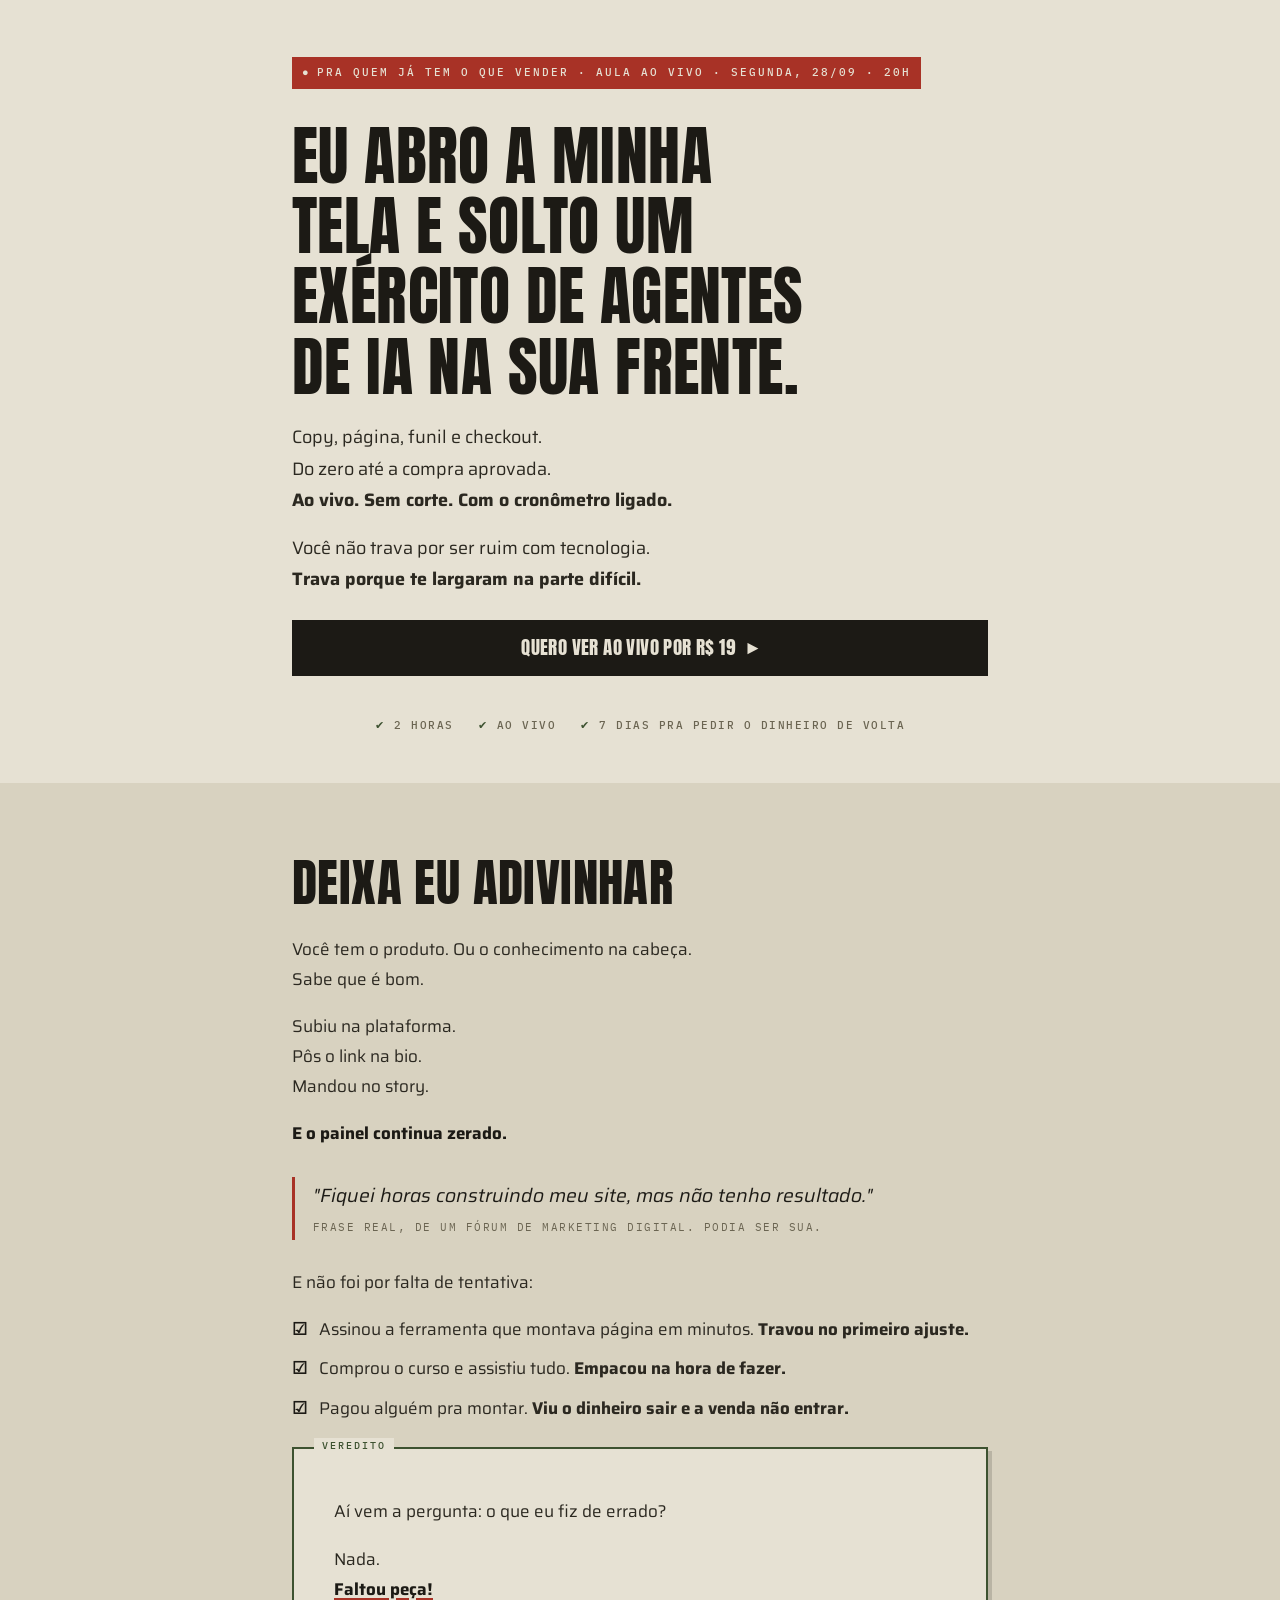
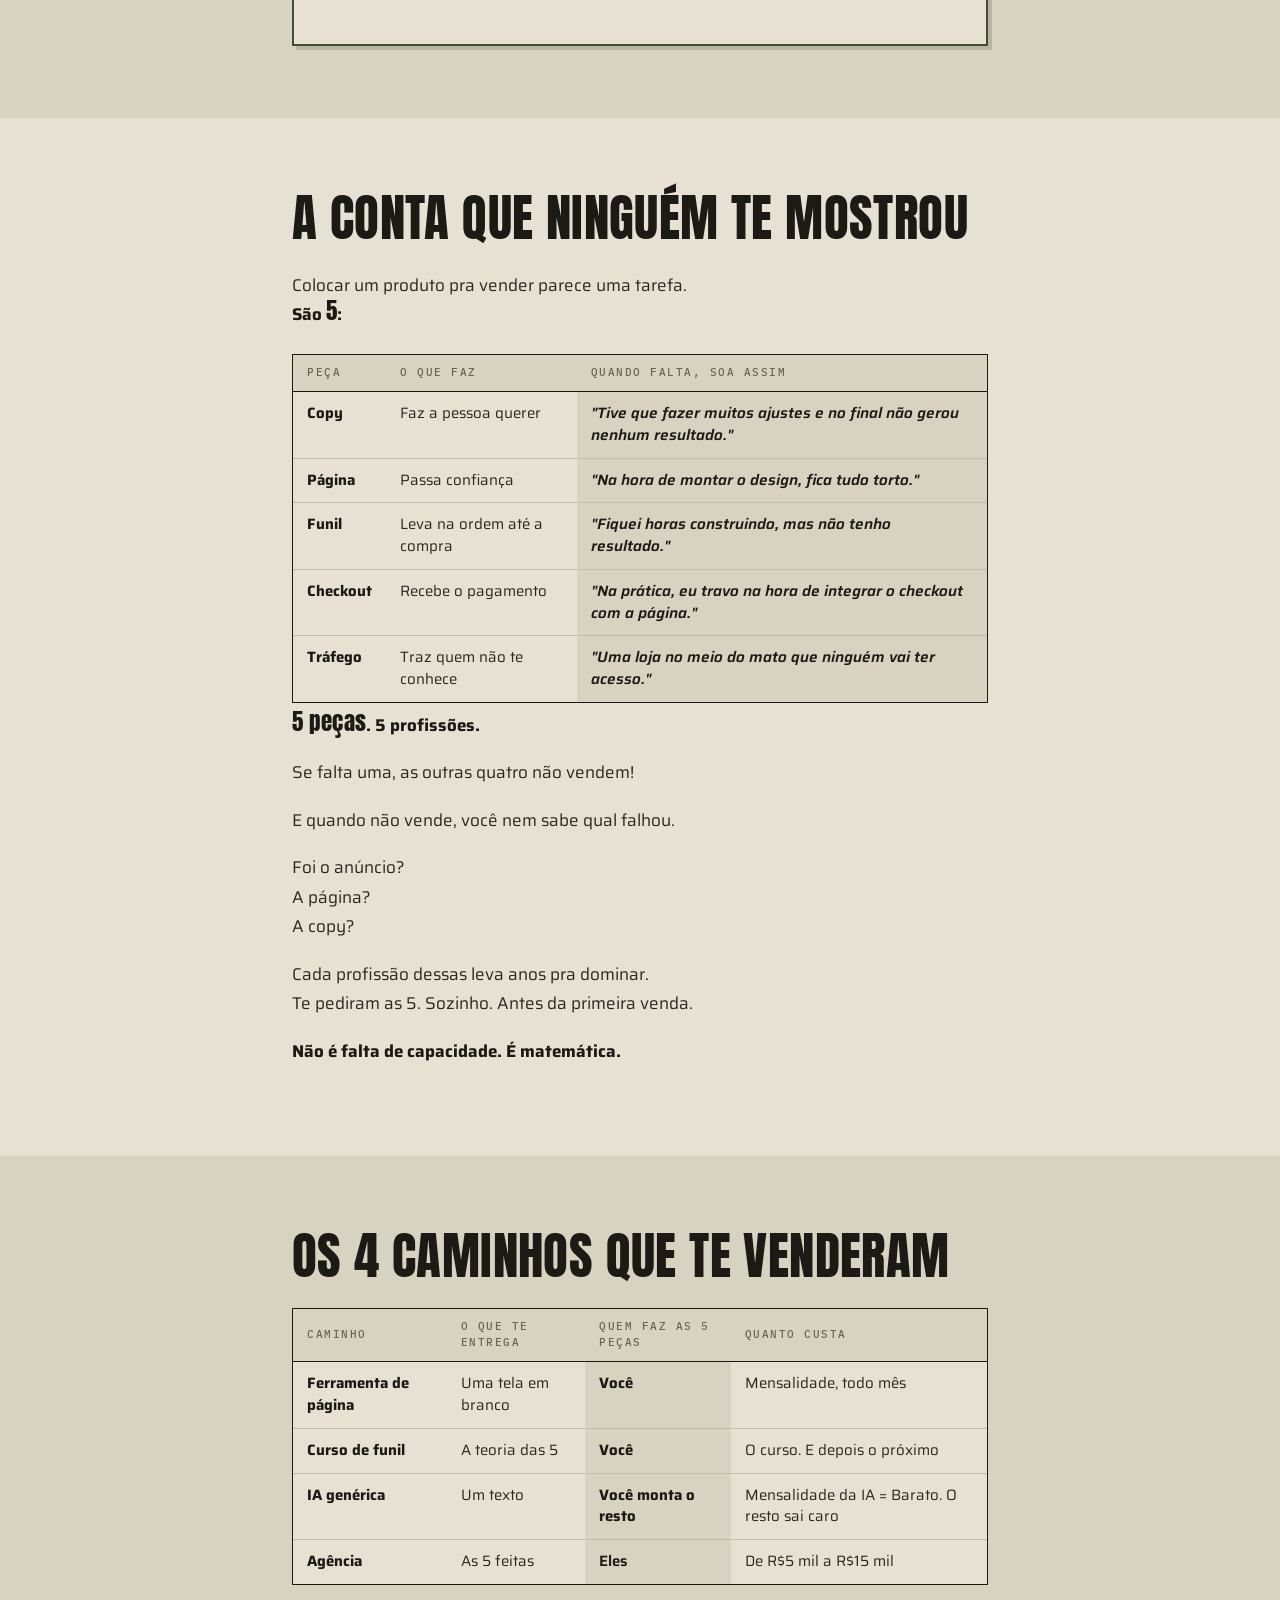
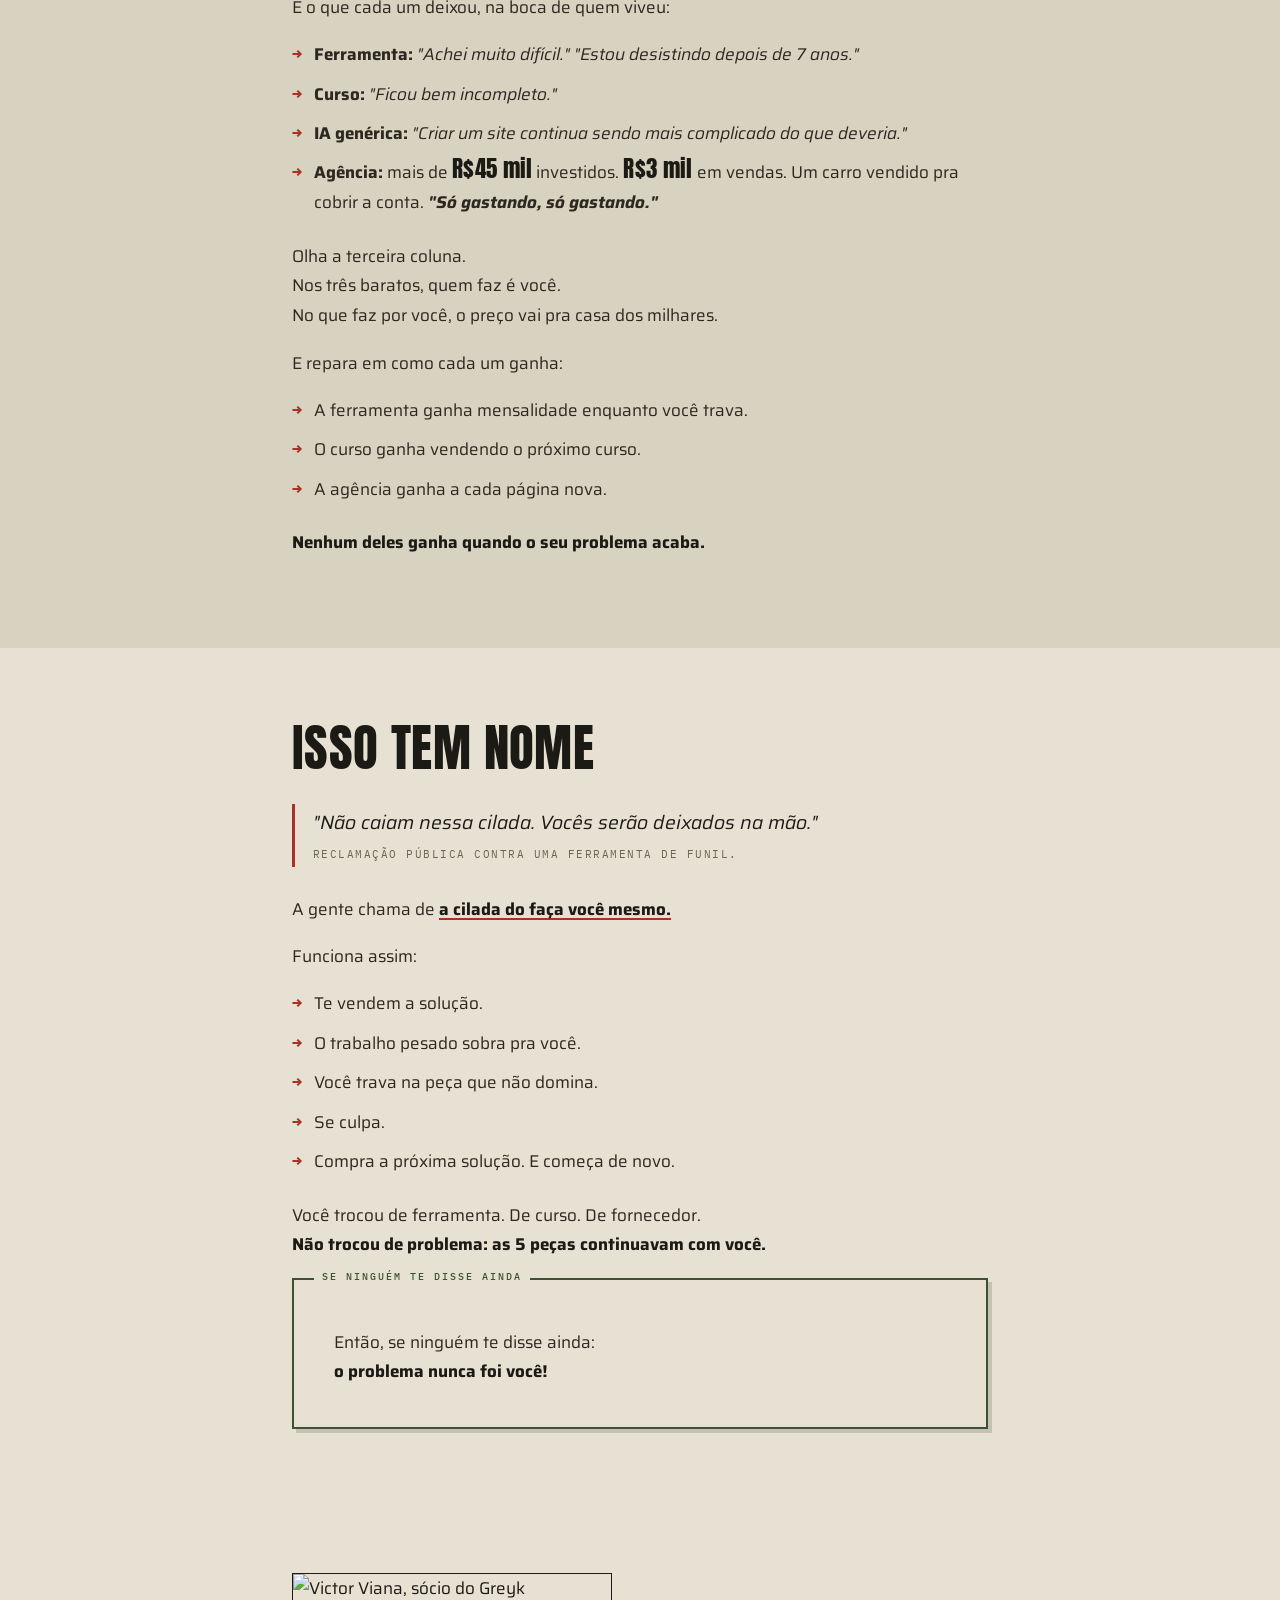
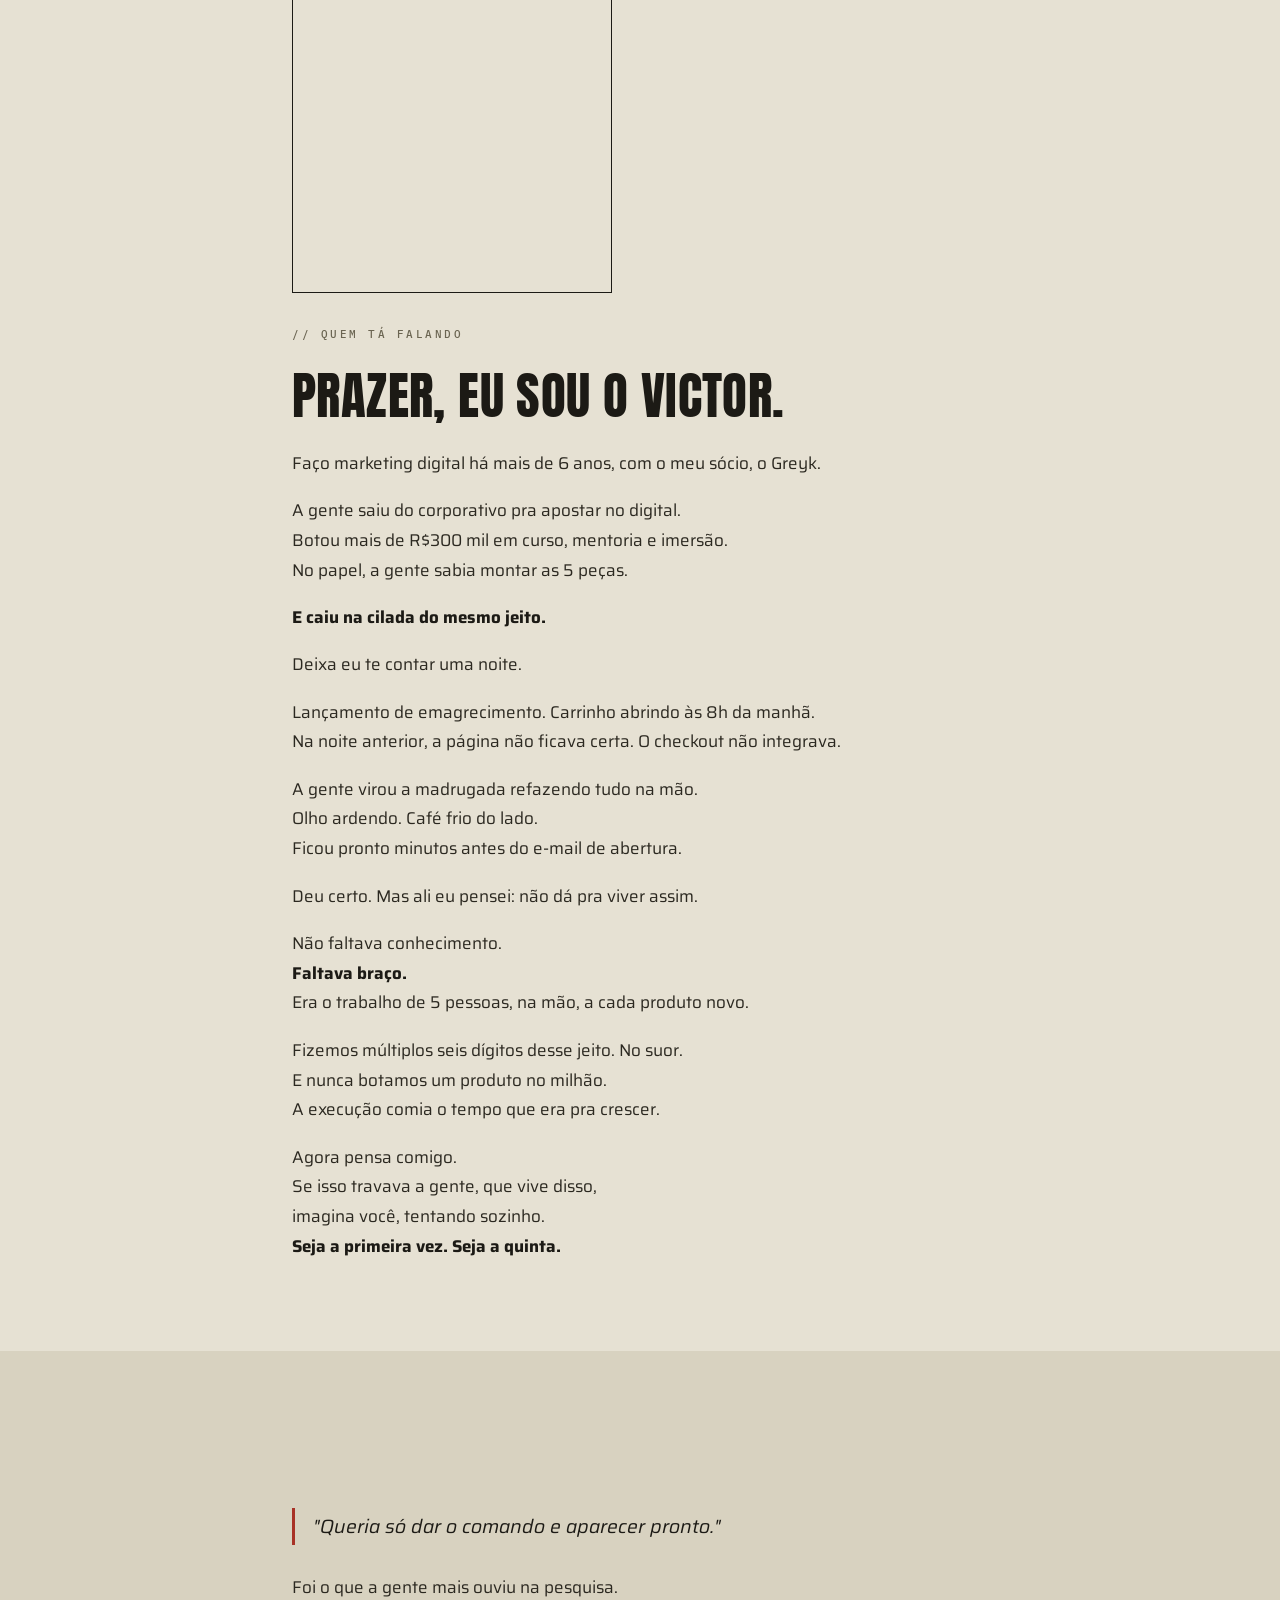
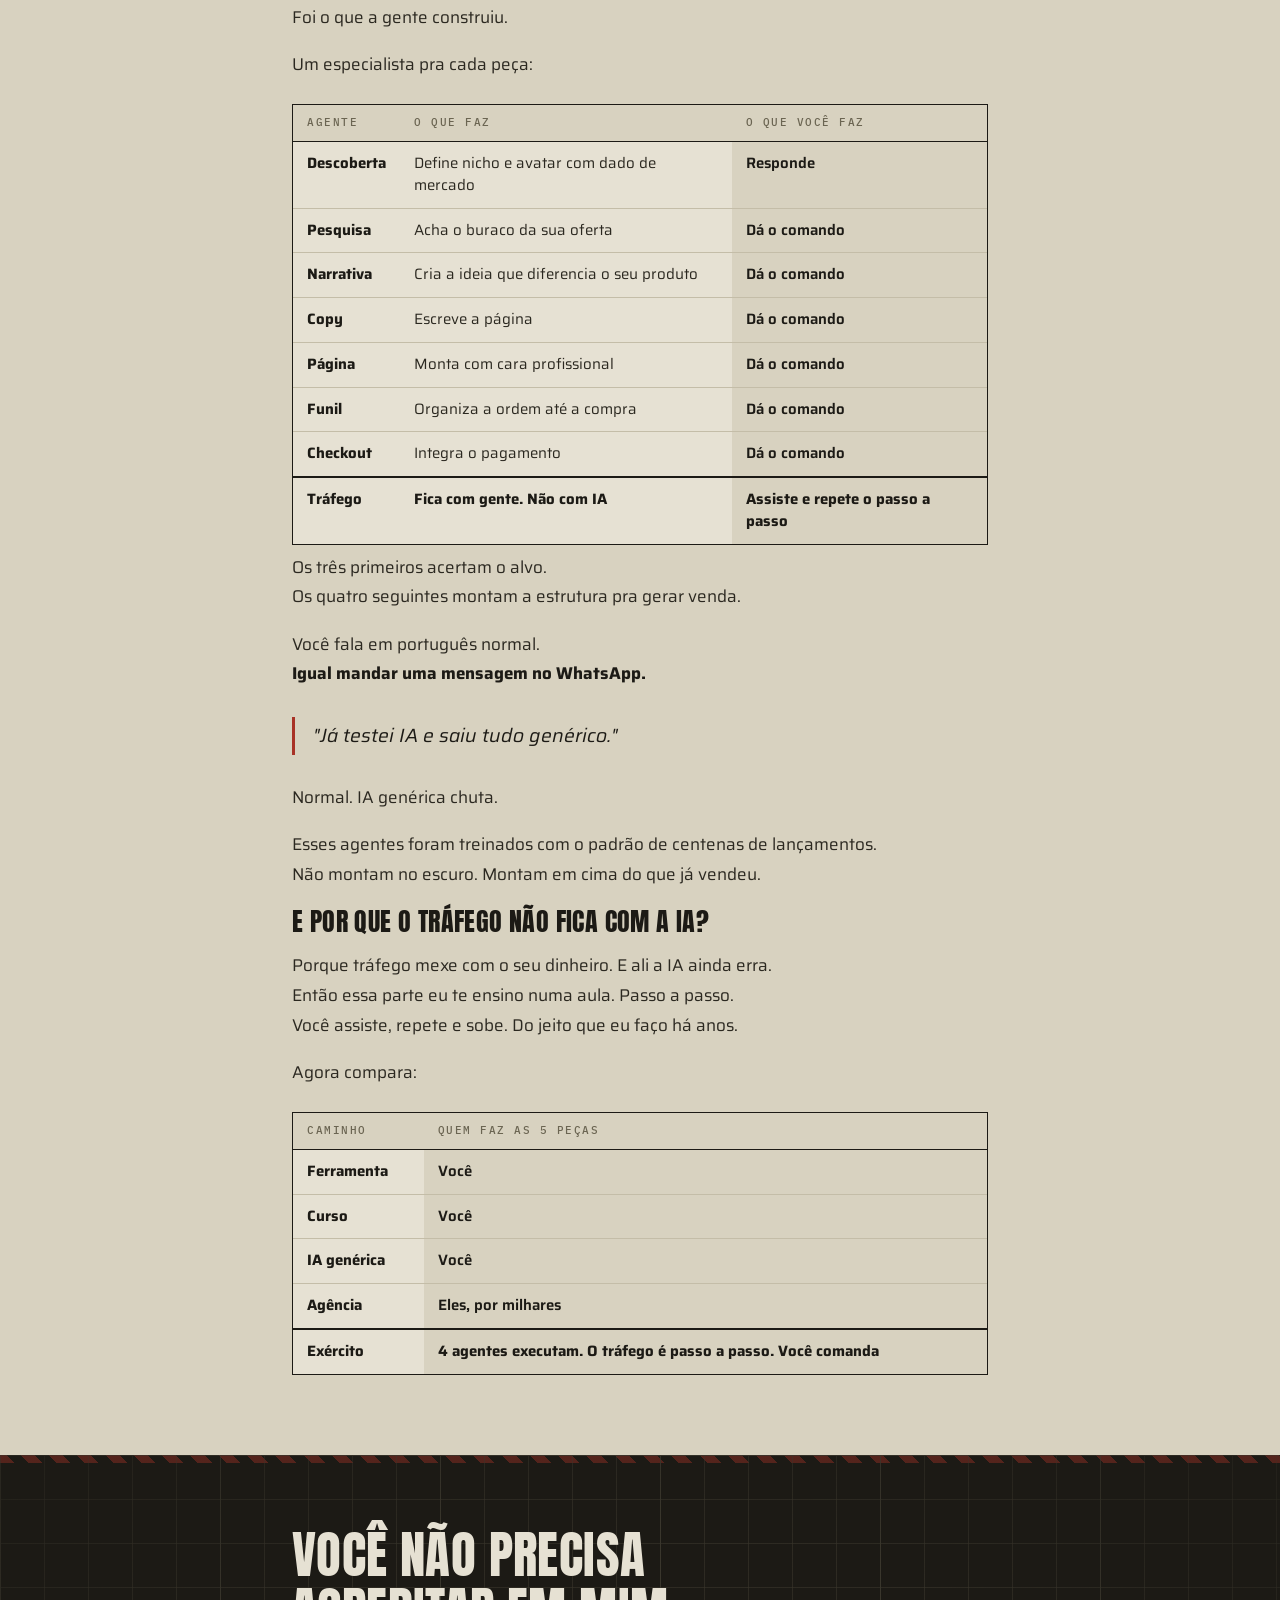
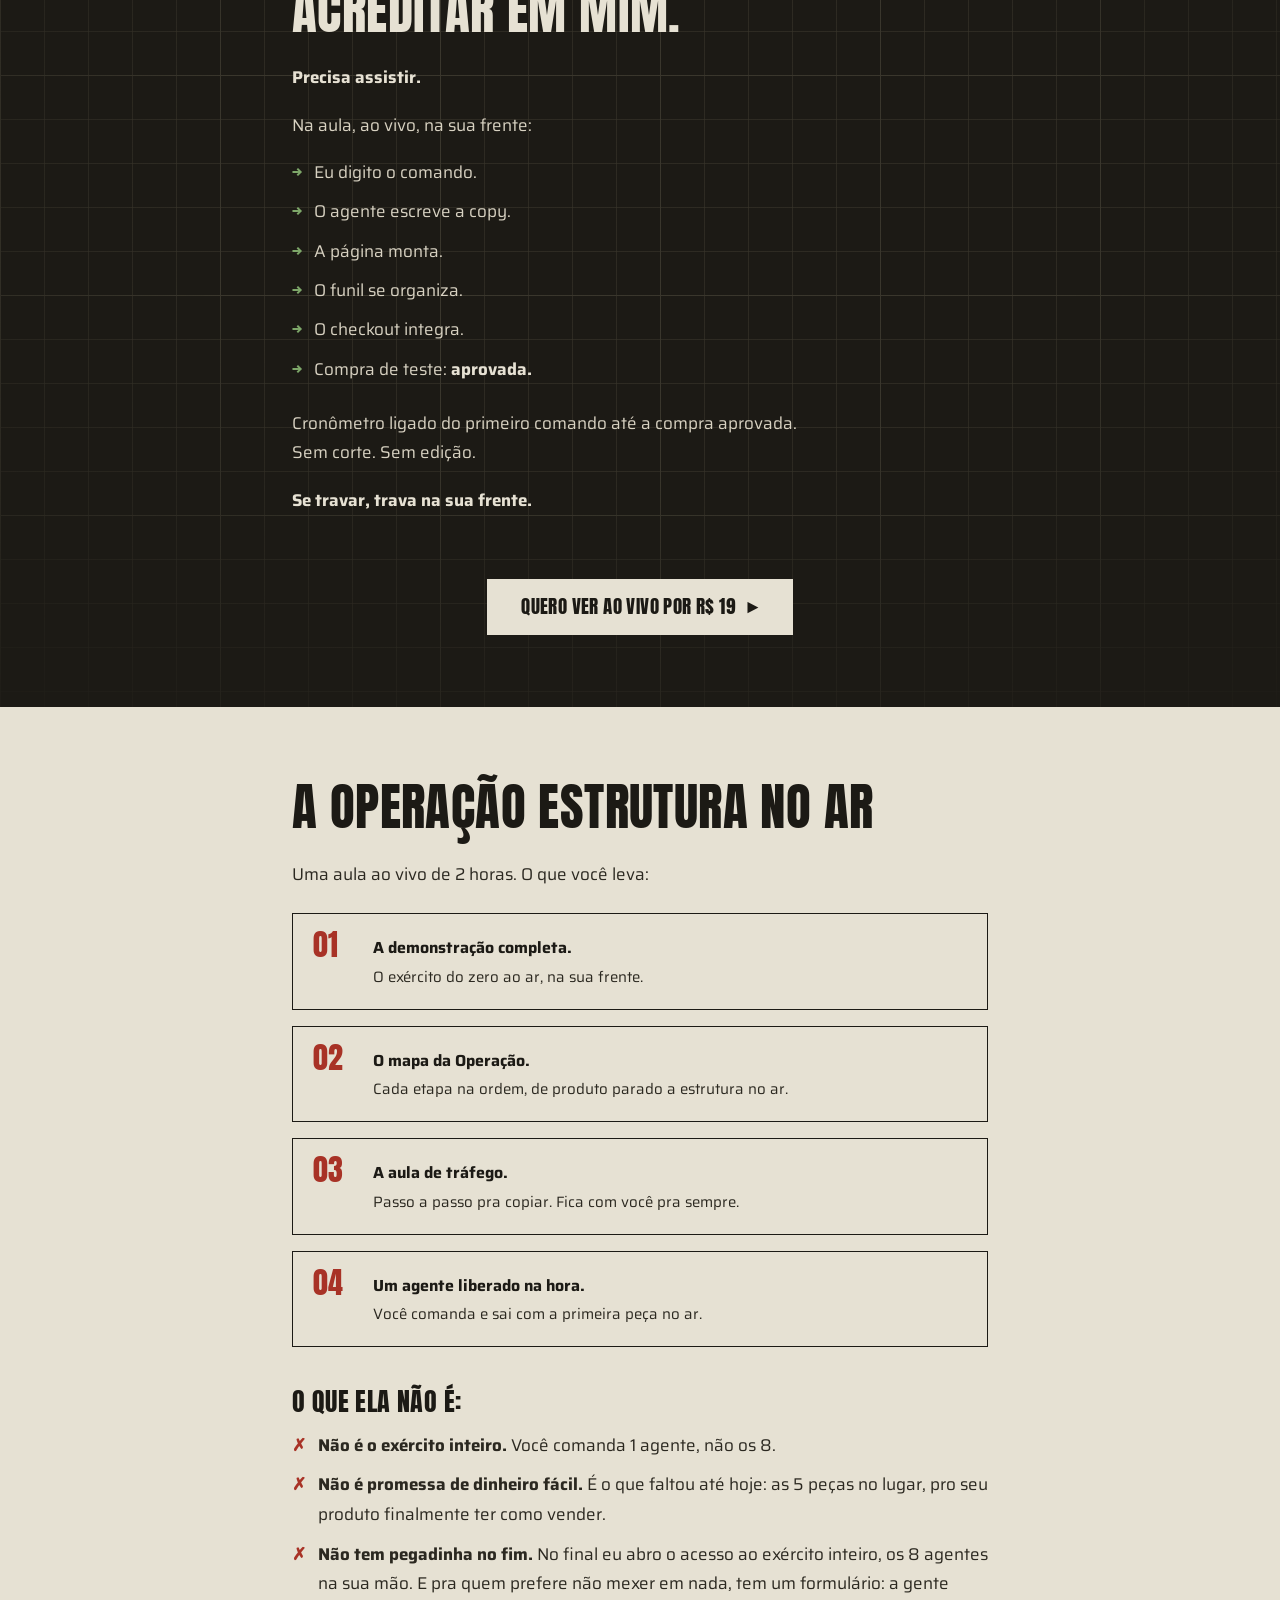
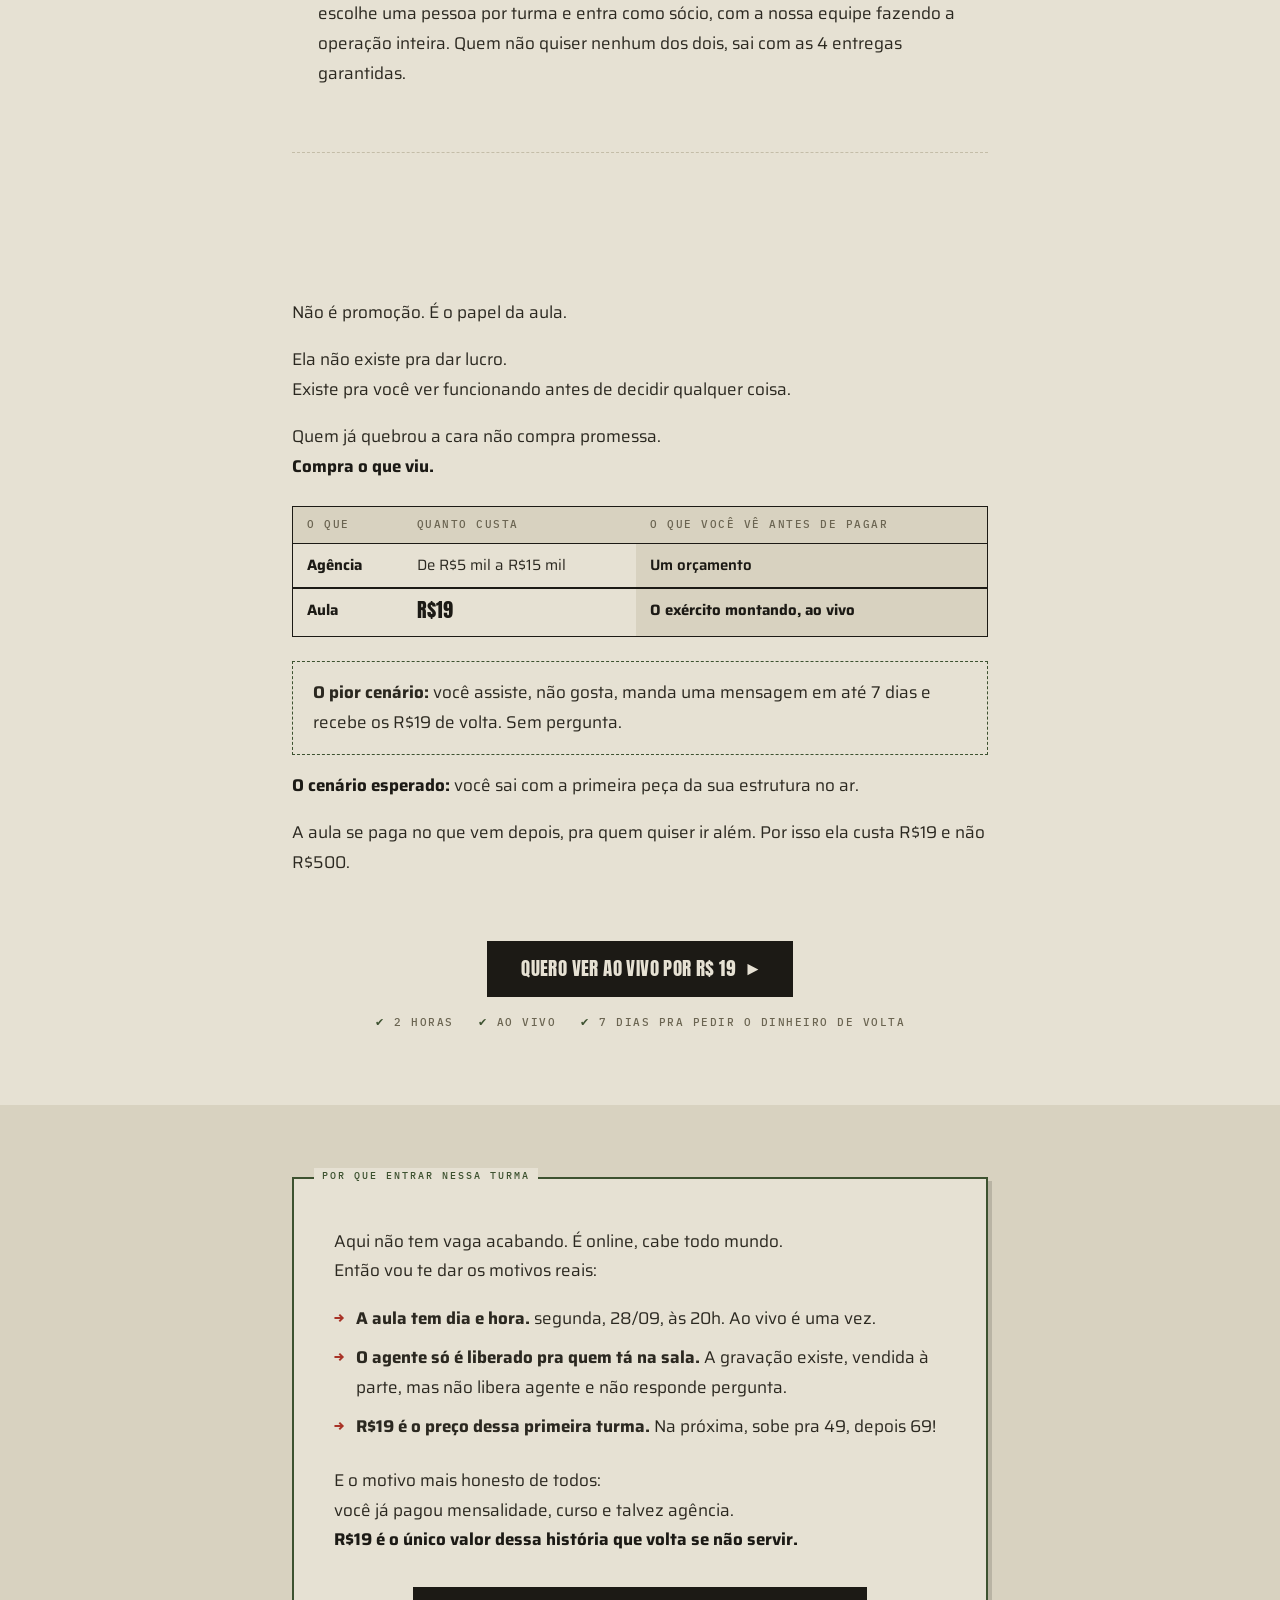
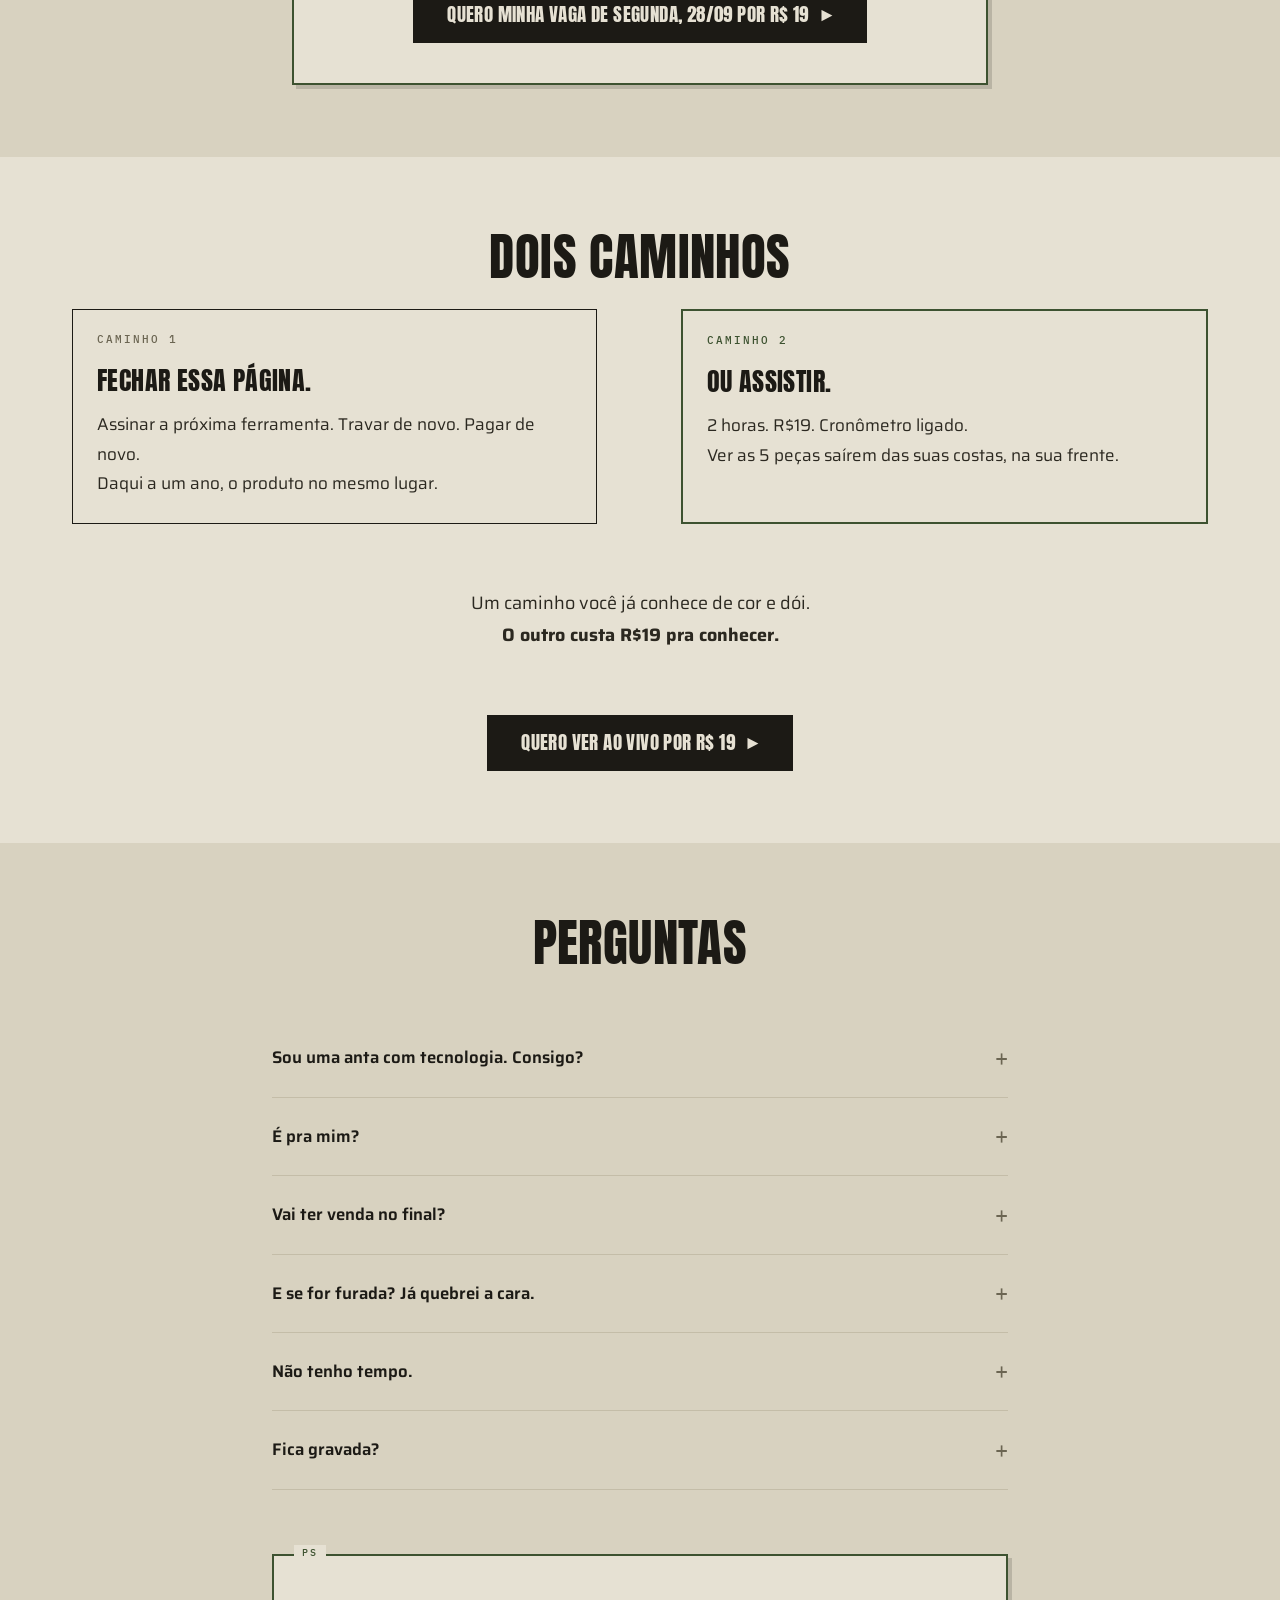
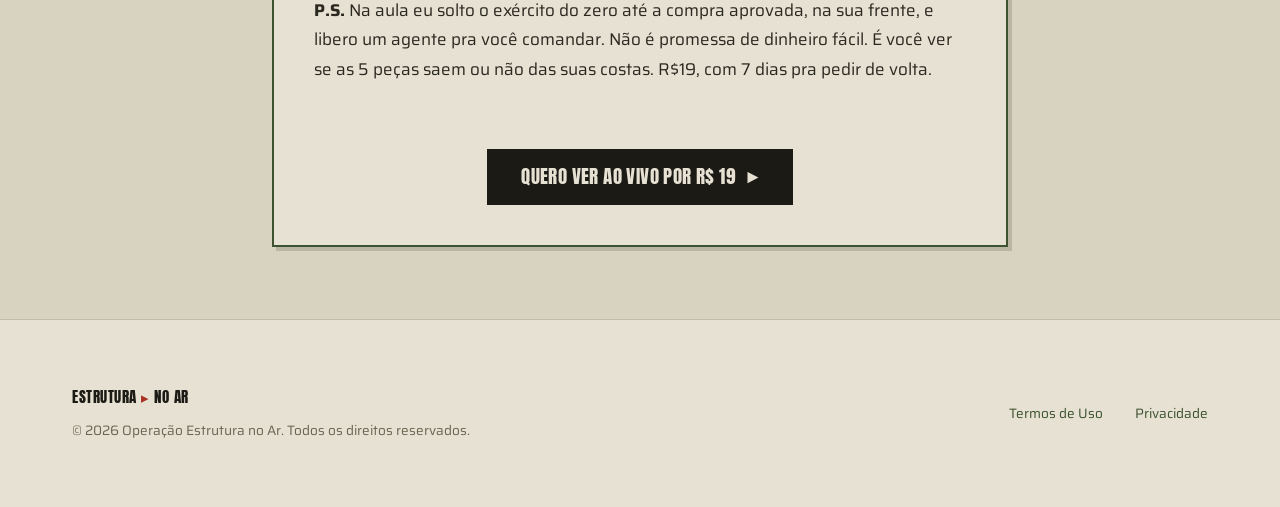
==== commit 48248dbd: "Página: tira o "Vitão" da apresentação Co-Authored-By: Claude Opus 5.5 (1M context) <noreply@anthrop" ====
--- a/index.html
+++ b/index.html
@@ -271,11 +271,11 @@
             <!-- TROCAR: foto do Victor e do Greyk juntos, com o Victor na frente -->
             <figure class="foto-autor" data-reveal>
                 <img src="/.netlify/images?url=/images/victor-mastermind.png&w=800&q=80"
-                    alt="Victor Viana, o Vitão, sócio do Greyk" width="400" height="400" loading="lazy">
+                    alt="Victor Viana, sócio do Greyk" width="400" height="400" loading="lazy">
             </figure>
 
             <span class="meta-data">// QUEM TÁ FALANDO</span>
-            <h2 class="section-title-serif">Prazer, eu sou o Victor. O Vitão.</h2>
+            <h2 class="section-title-serif">Prazer, eu sou o Victor.</h2>
 
             <p class="texto-curto">Faço marketing digital há mais de 6 anos, com o meu sócio, o Greyk.</p>
             <p class="texto-curto">A gente saiu do corporativo pra apostar no digital.<br>
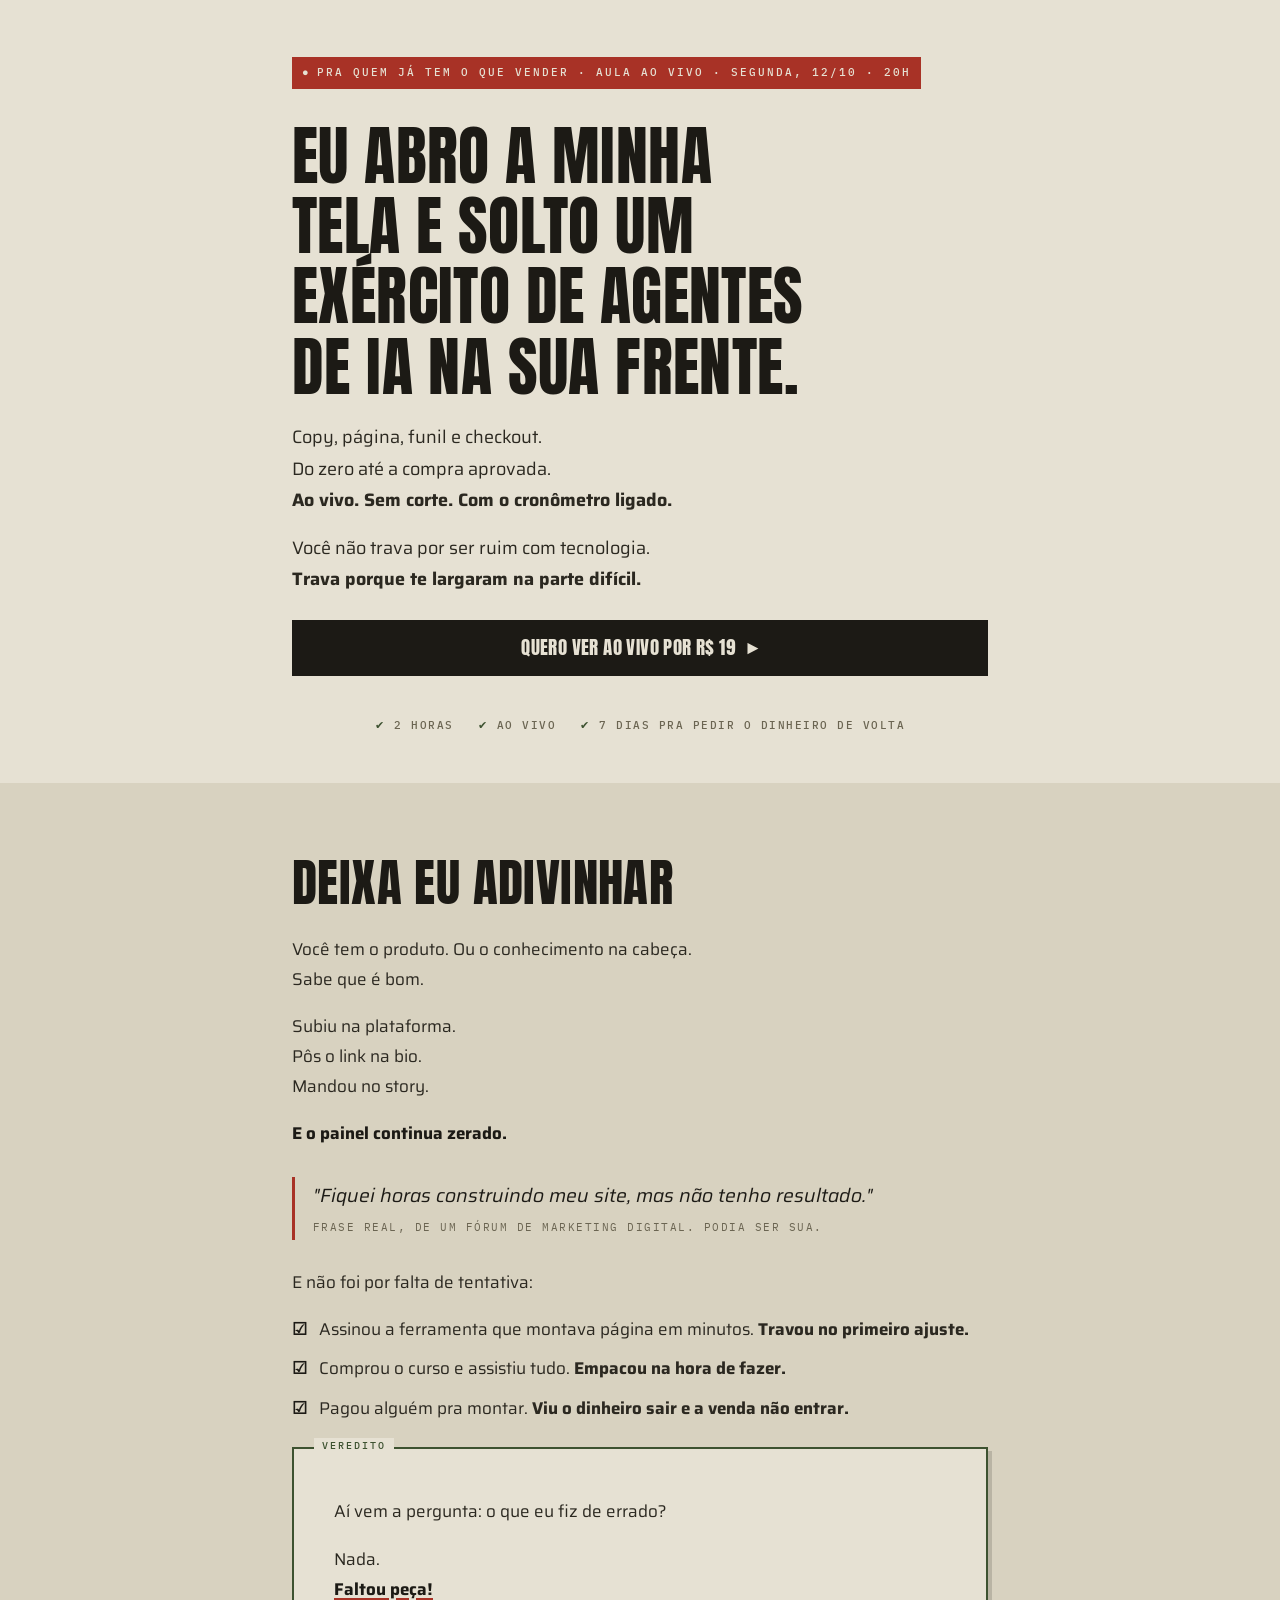
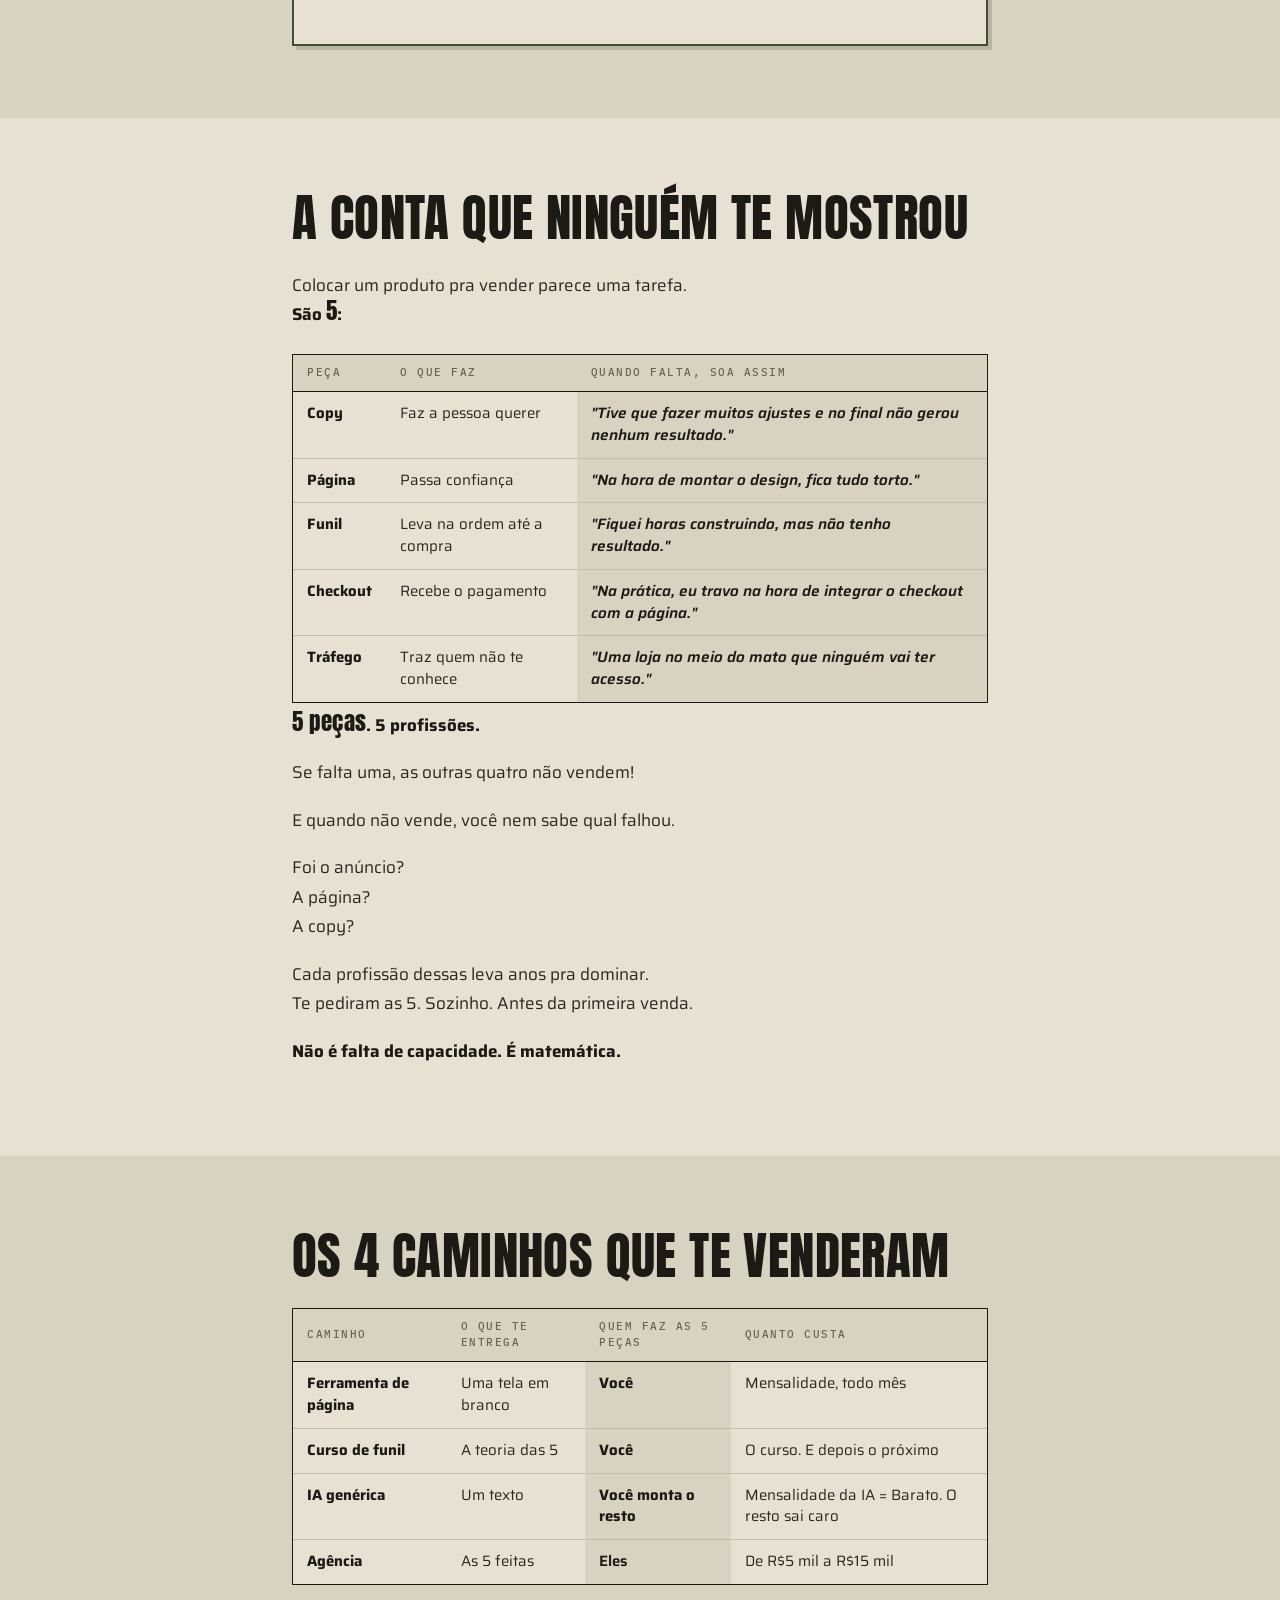
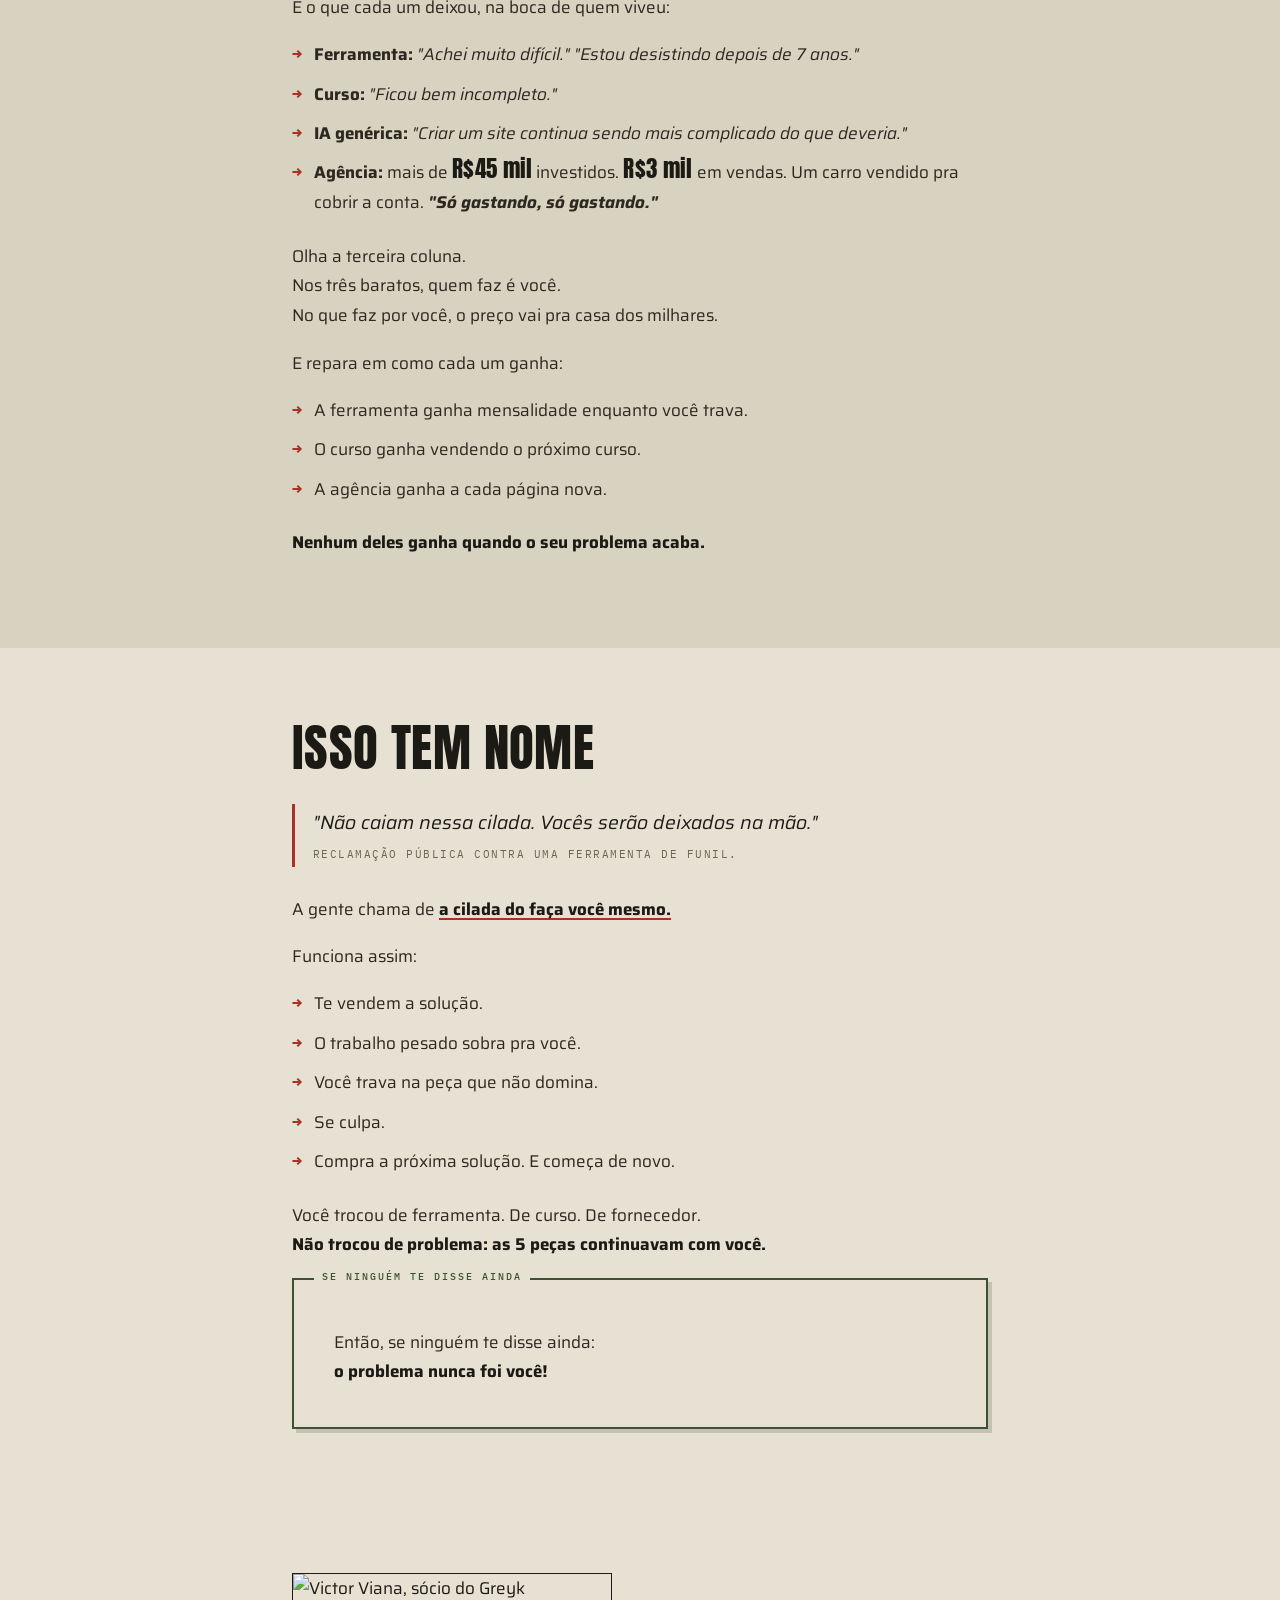
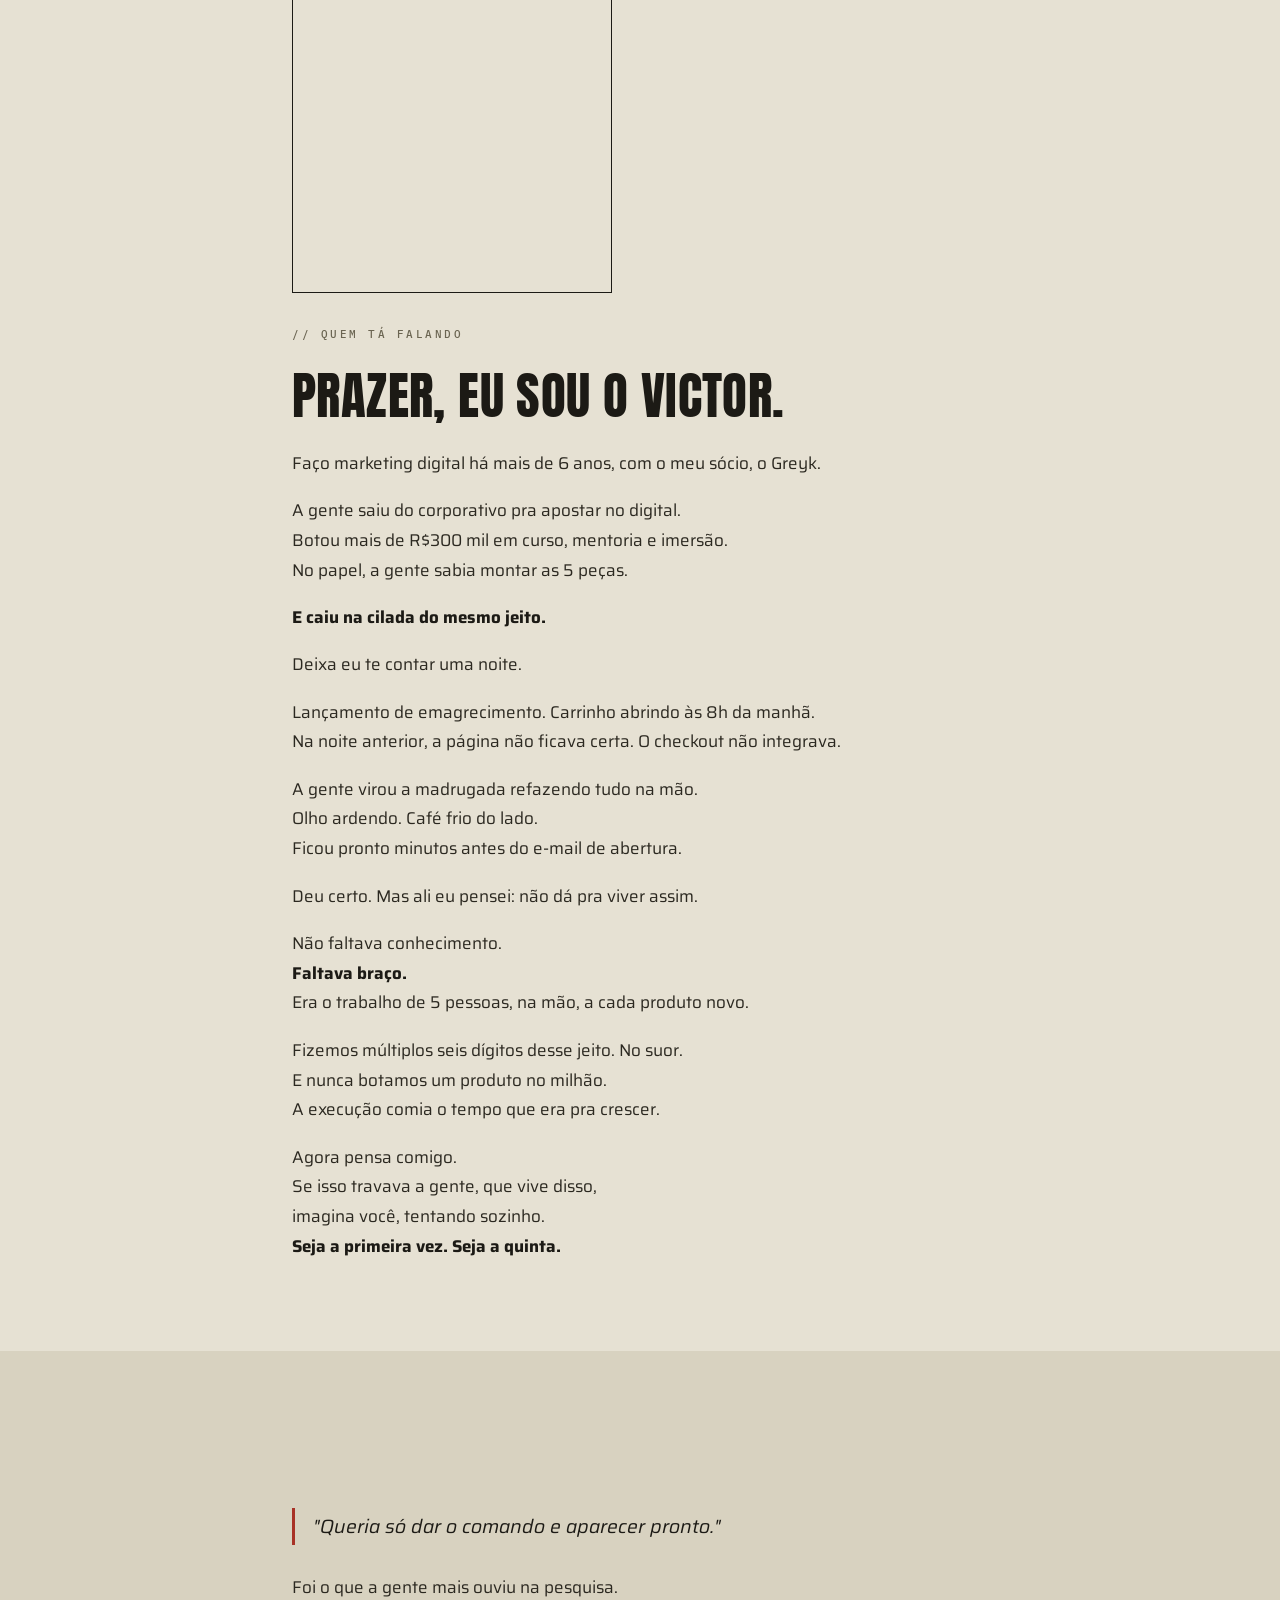
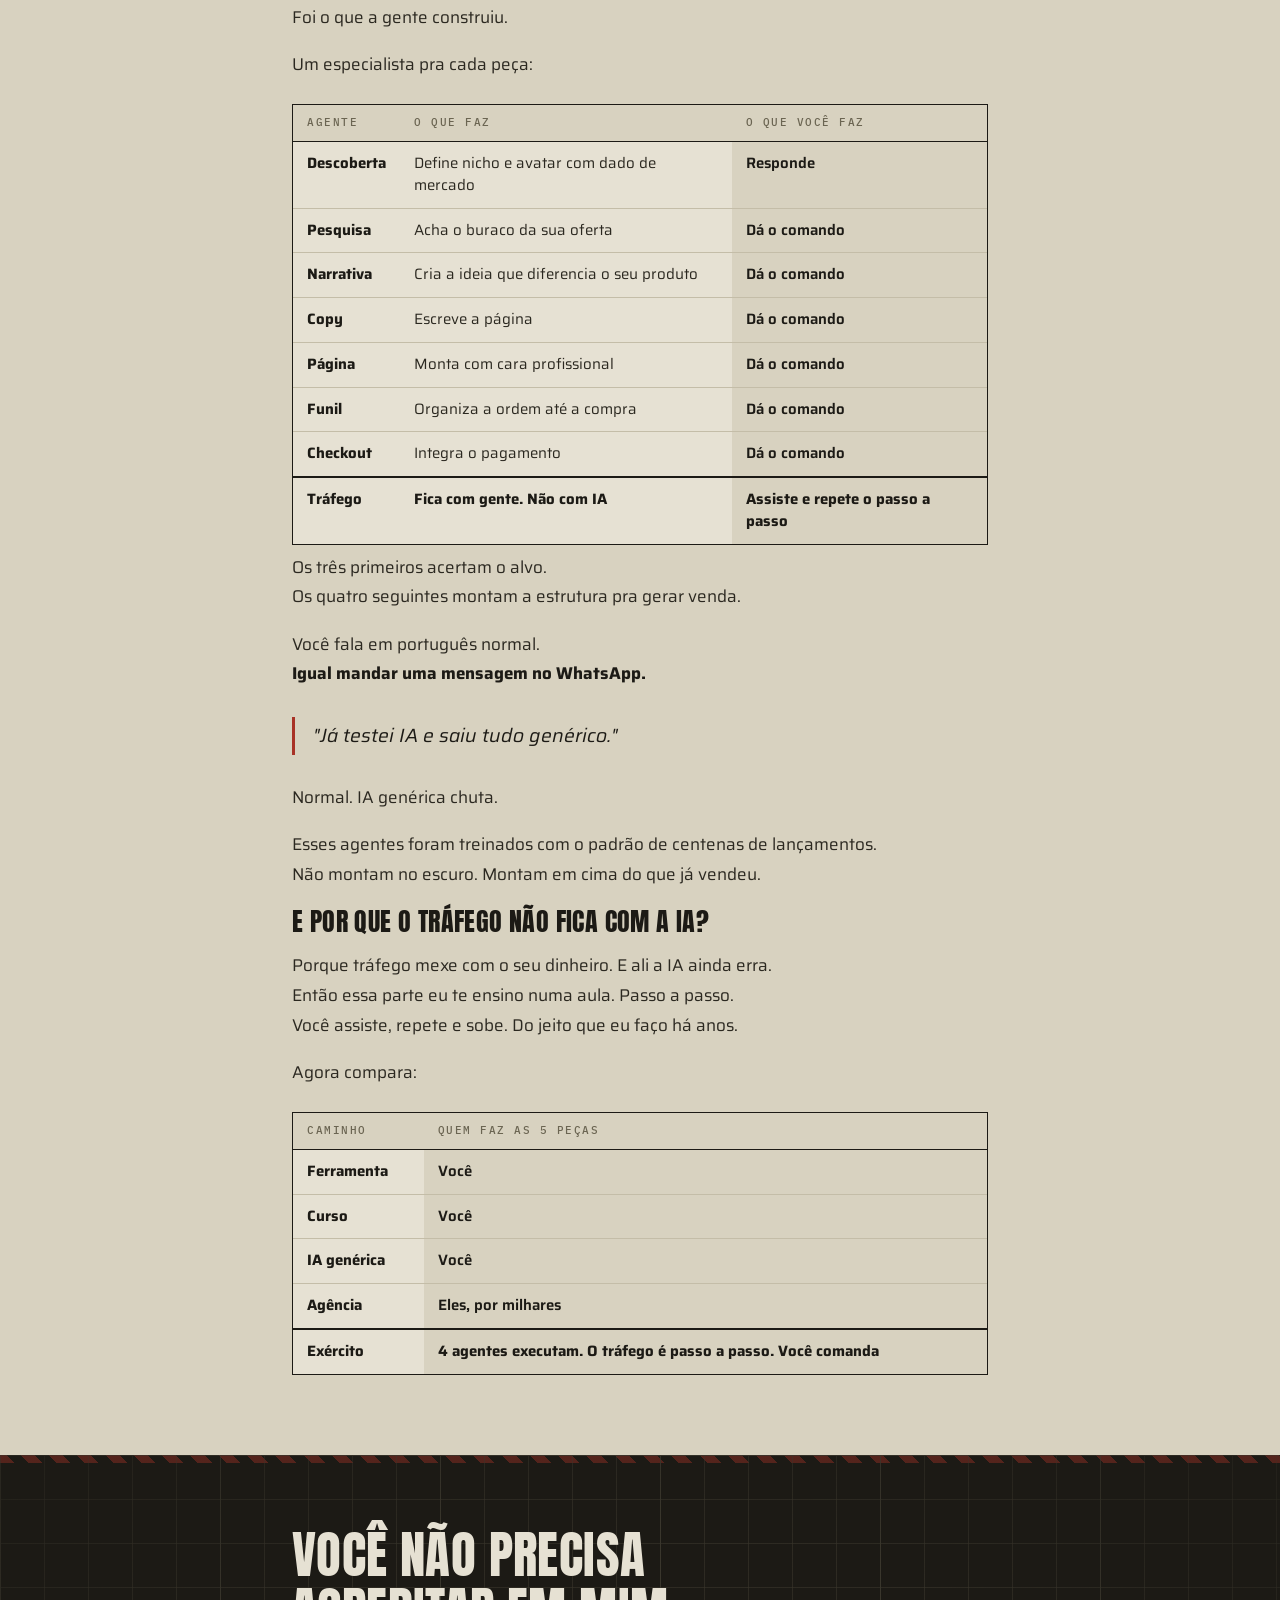
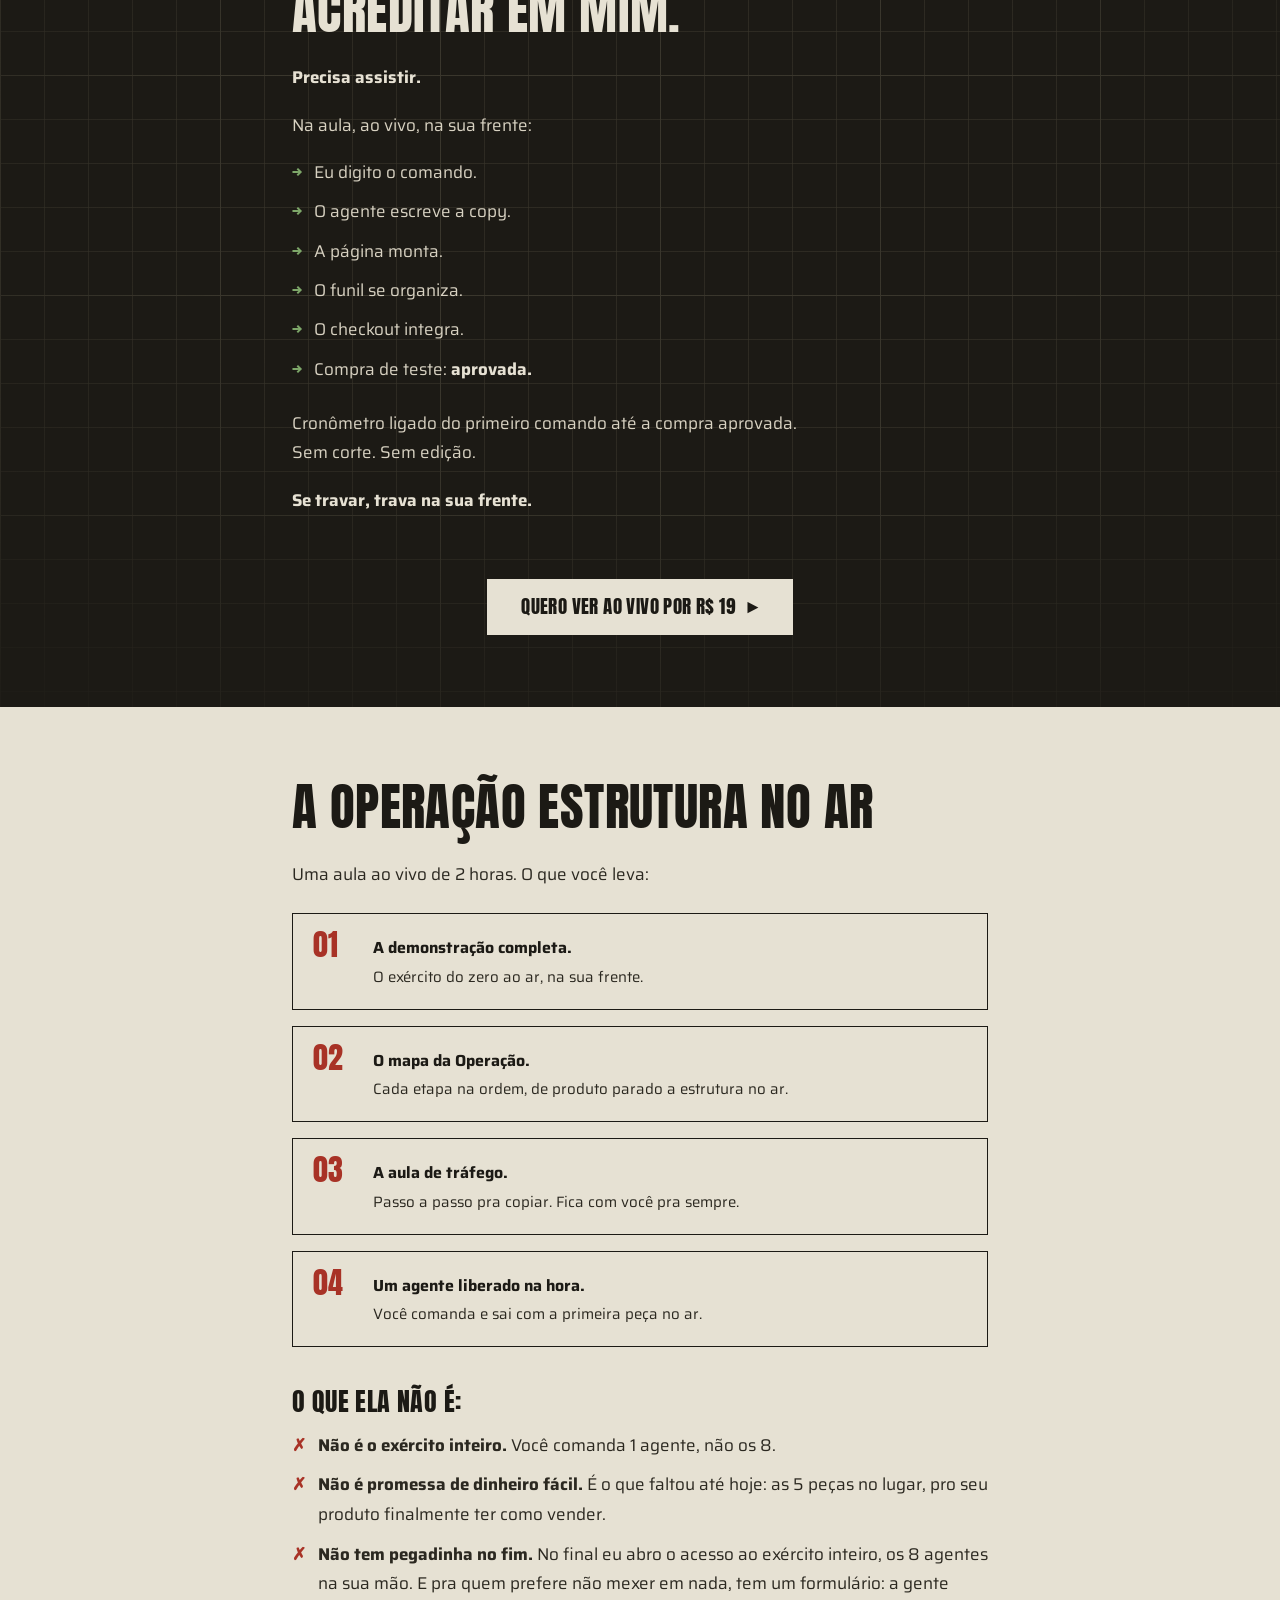
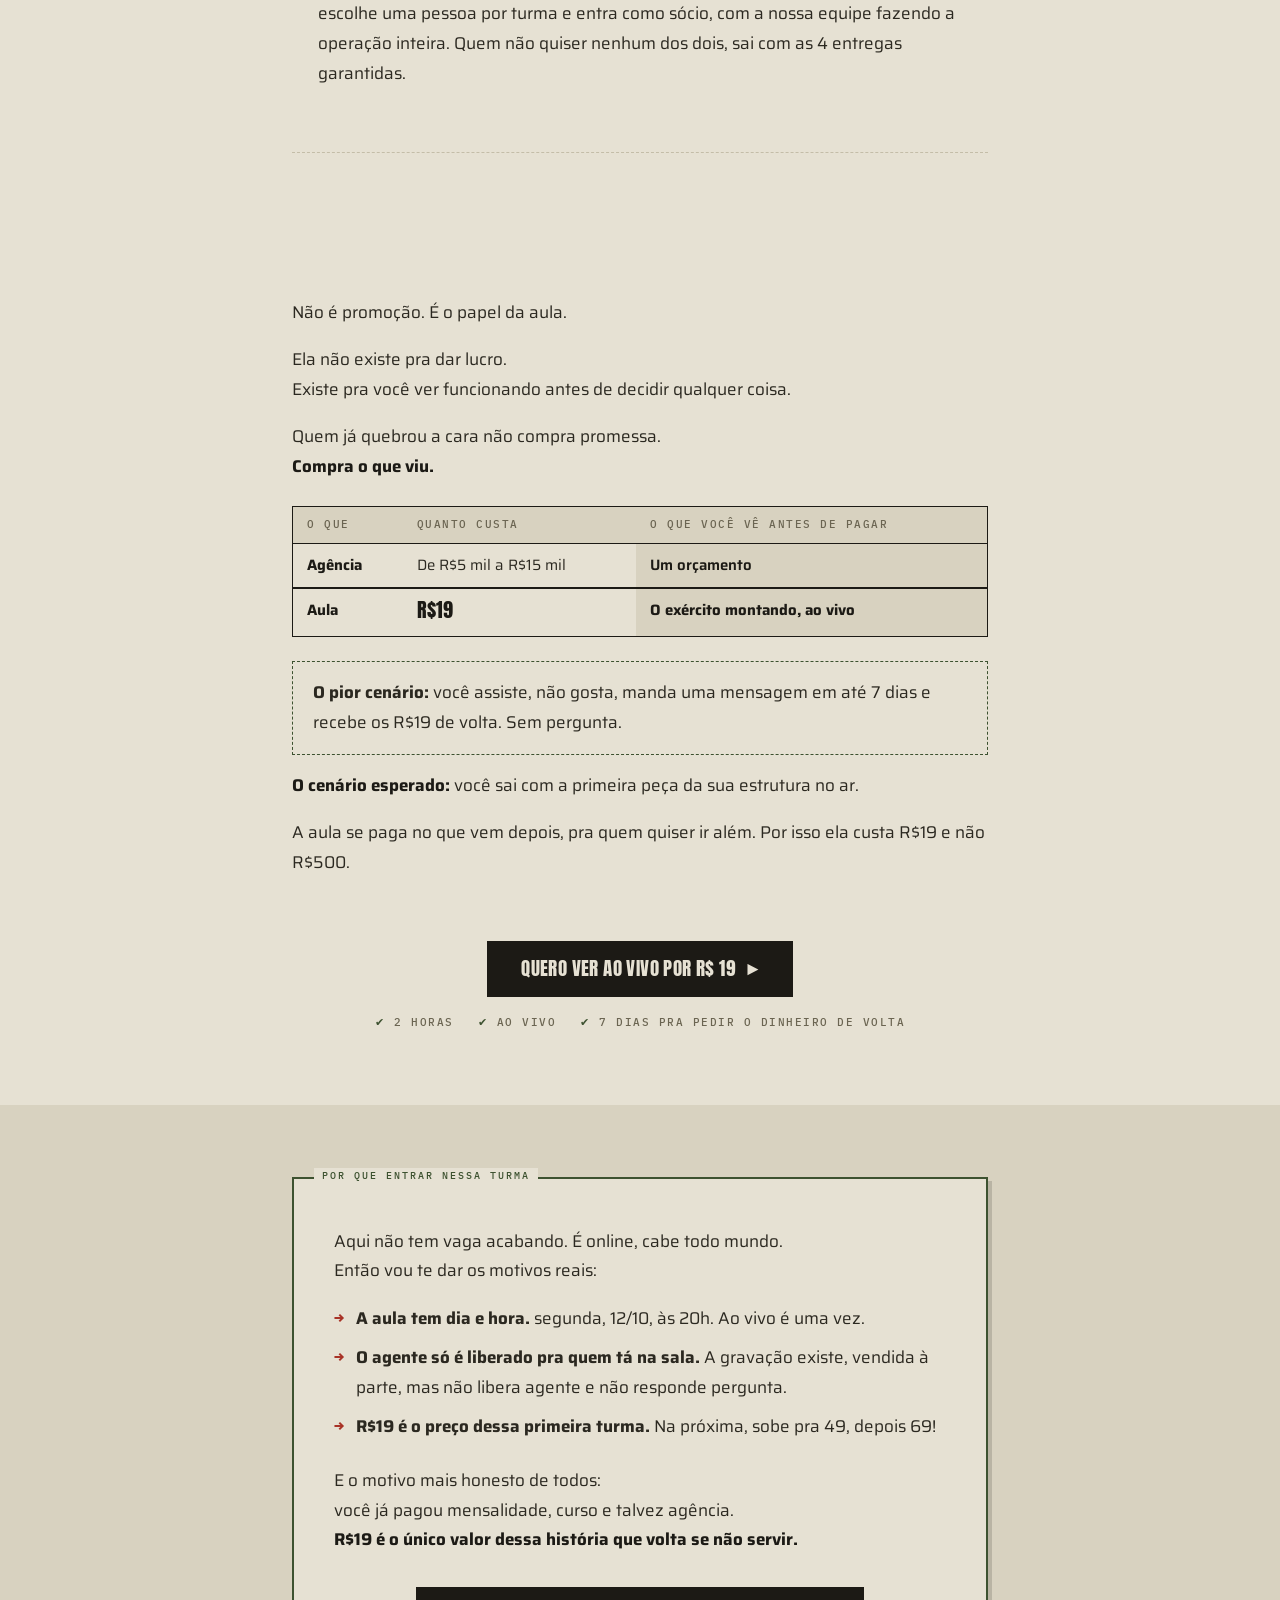
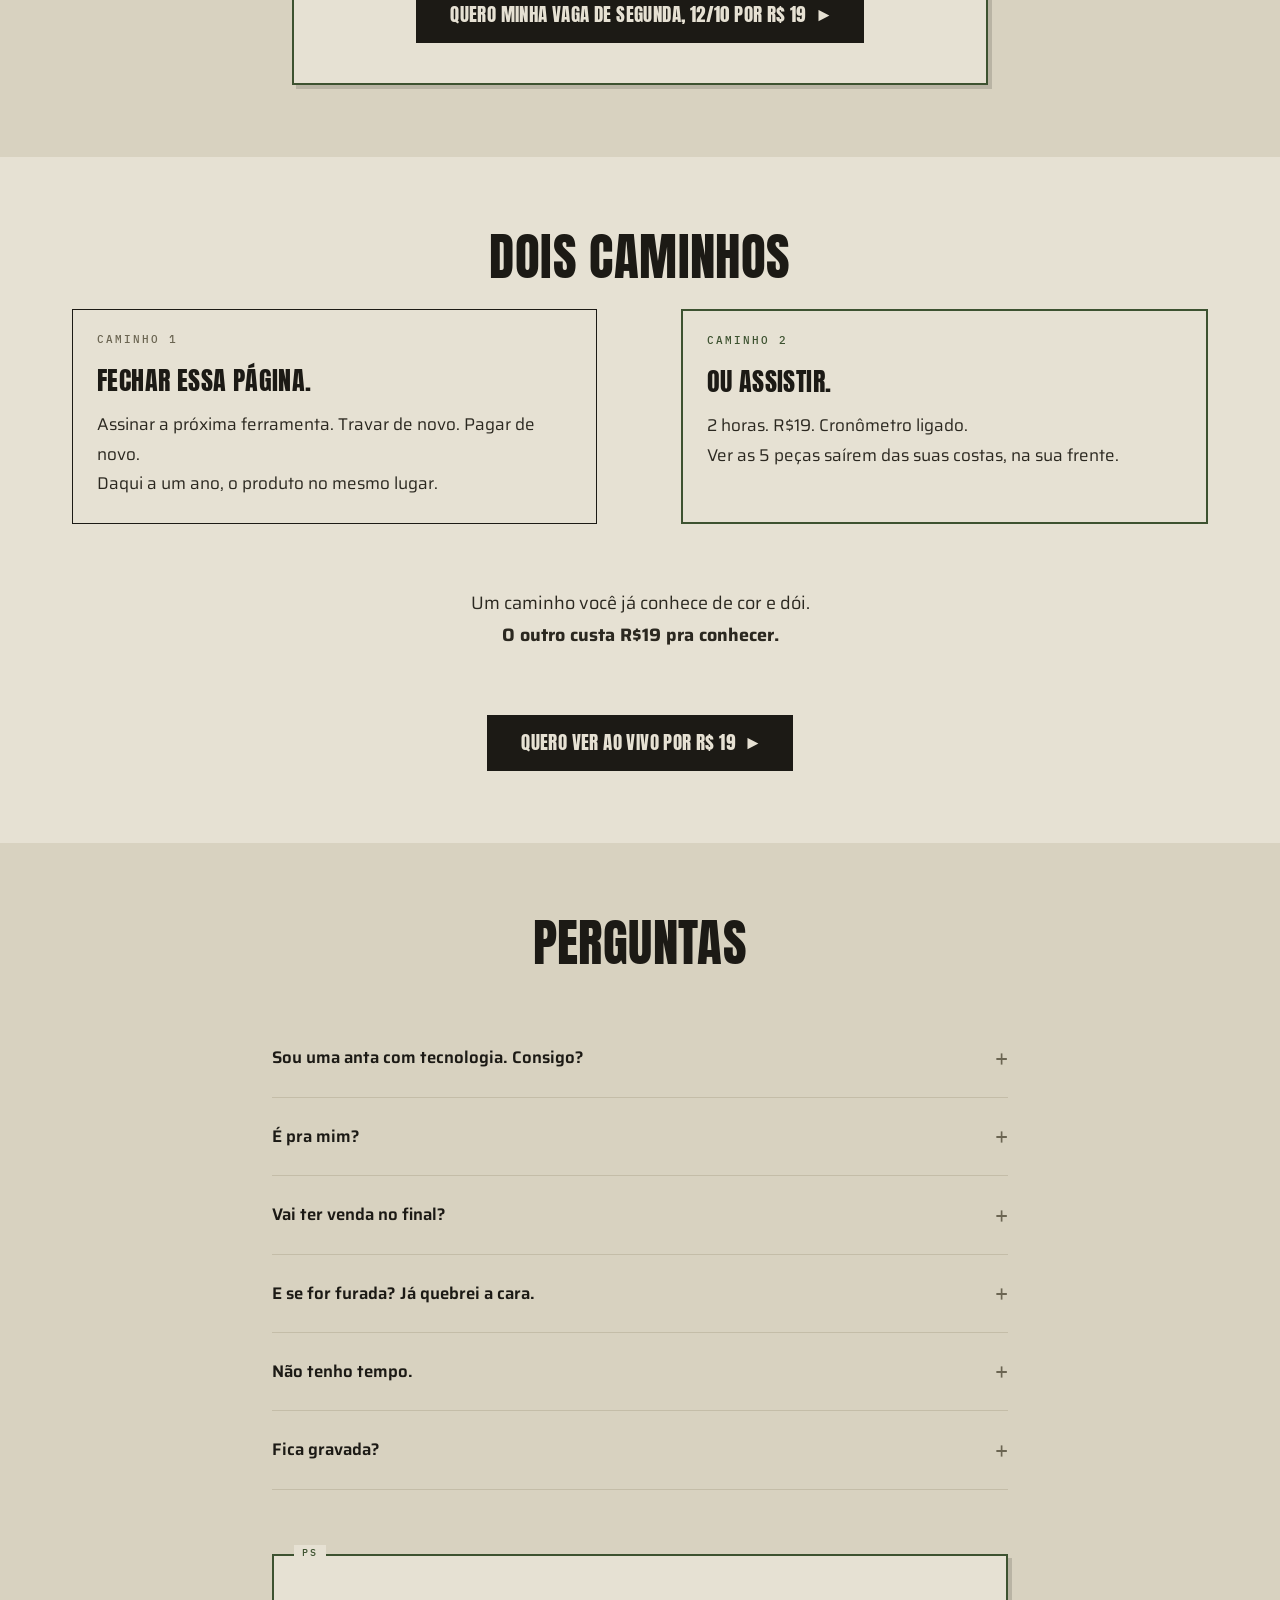
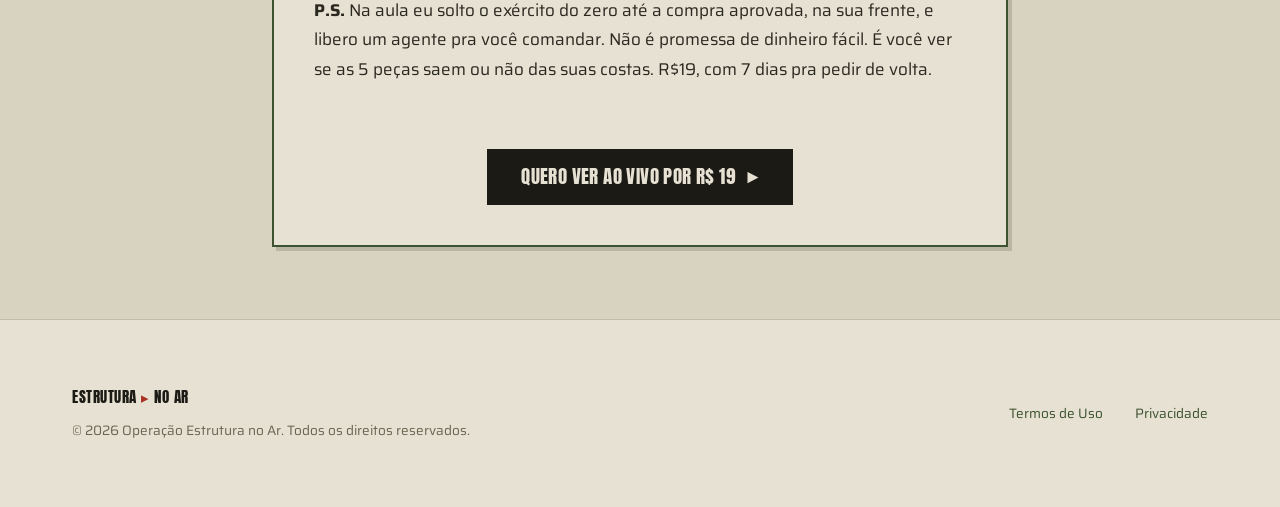
==== commit 2c86974f: "Data da próxima aula: segunda, 12/10, 20h (página, quiz e VSL) Co-Authored-By: Claude Opus 5.5 (1M c" ====
--- a/index.html
+++ b/index.html
@@ -4,7 +4,7 @@
 <!--
     FONTE ÚNICA DA COPY. Não edite os index.html gerados: eles são sobrescritos.
     Edite este arquivo e rode: ./build.ps1
-    Tokens: 19 R$ 19 https://checkout.hyype.com.br/9c806c70-7cd9-4a75-b1b6-32cfc93e8c08?utm_source=iafunil&utm_medium=pagina&sck=oea_home_p19 index,follow segunda, 28/09 20h
+    Tokens: 19 R$ 19 https://checkout.hyype.com.br/9c806c70-7cd9-4a75-b1b6-32cfc93e8c08?utm_source=iafunil&utm_medium=pagina&sck=oea_home_p19 index,follow segunda, 12/10 20h
     Copy: aba "9) Página ~ FINAL" do doc "1) OPERAÇÃO - Greyk e Vitão".
     Topo A (padrão, anúncio c08) e topo B (?angulo=erro, anúncio c01).
 -->
@@ -13,7 +13,7 @@
     <meta charset="UTF-8">
     <meta name="viewport" content="width=device-width, initial-scale=1.0">
     <meta name="robots" content="index,follow">
-    <title>Operação Estrutura no Ar | Aula ao vivo, segunda, 28/09, 20h</title>
+    <title>Operação Estrutura no Ar | Aula ao vivo, segunda, 12/10, 20h</title>
     <meta name="description"
         content="Eu abro a minha tela e solto um exército de agentes de IA na sua frente. Copy, página, funil e checkout. Do zero até a compra aprovada. Ao vivo, sem corte.">
 
@@ -71,7 +71,7 @@
         <div class="container container-texto">
             <p class="selo-hero-tag">
                 <span class="u-tag-live selo-tag"><i class="u-sym u-sym-live" aria-hidden="true">●</i> Pra quem já
-                    tem o que vender · Aula ao vivo · segunda, 28/09 · 20h</span>
+                    tem o que vender · Aula ao vivo · segunda, 12/10 · 20h</span>
             </p>
 
             <div class="hero-copy hero-copy--a">
@@ -481,7 +481,7 @@
                 <span class="u-tag-label">Por que entrar nessa turma</span>
                 <p class="texto-curto">Aqui não tem vaga acabando. É online, cabe todo mundo.<br>Então vou te dar os motivos reais:</p>
                 <ul class="lista lista--seq">
-                    <li><i class="u-sym" aria-hidden="true">→</i><span><strong>A aula tem dia e hora.</strong> segunda, 28/09, às 20h. Ao vivo é uma vez.</span></li>
+                    <li><i class="u-sym" aria-hidden="true">→</i><span><strong>A aula tem dia e hora.</strong> segunda, 12/10, às 20h. Ao vivo é uma vez.</span></li>
                     <li><i class="u-sym" aria-hidden="true">→</i><span><strong>O agente só é liberado pra quem tá na sala.</strong> A gravação existe, vendida à parte, mas não libera agente e não responde pergunta.</span></li>
                     <li><i class="u-sym" aria-hidden="true">→</i><span><strong>R$19 é o preço dessa primeira turma.</strong> Na próxima, sobe pra 49, depois 69!</span></li>
                 </ul>
@@ -491,7 +491,7 @@
 
                 <div class="cta-block">
                     <a href="https://checkout.hyype.com.br/9c806c70-7cd9-4a75-b1b6-32cfc93e8c08?utm_source=iafunil&utm_medium=pagina&sck=oea_home_p19" class="btn btn-action" data-cta="turma">
-                        QUERO MINHA VAGA DE segunda, 28/09 POR R$ 19
+                        QUERO MINHA VAGA DE segunda, 12/10 POR R$ 19
                         <i class="u-sym" aria-hidden="true">►</i>
                     </a>
                 </div>
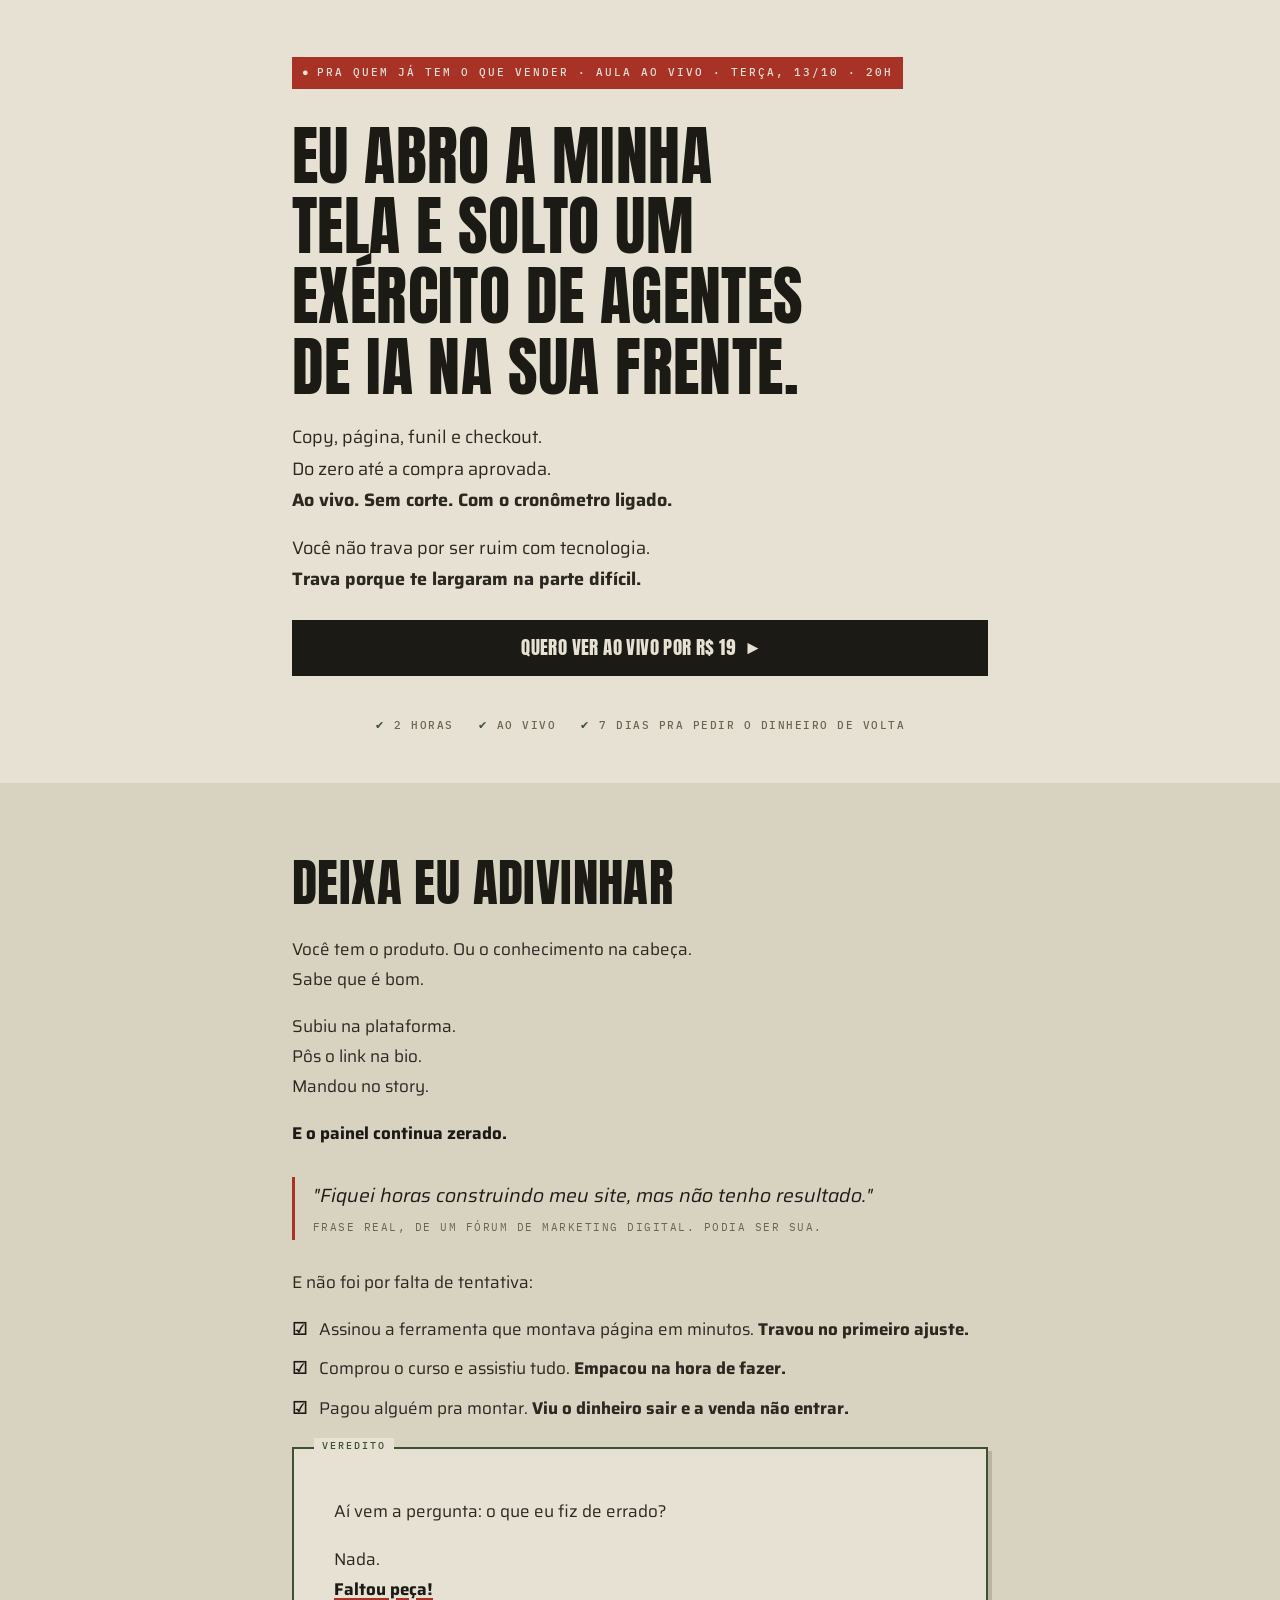
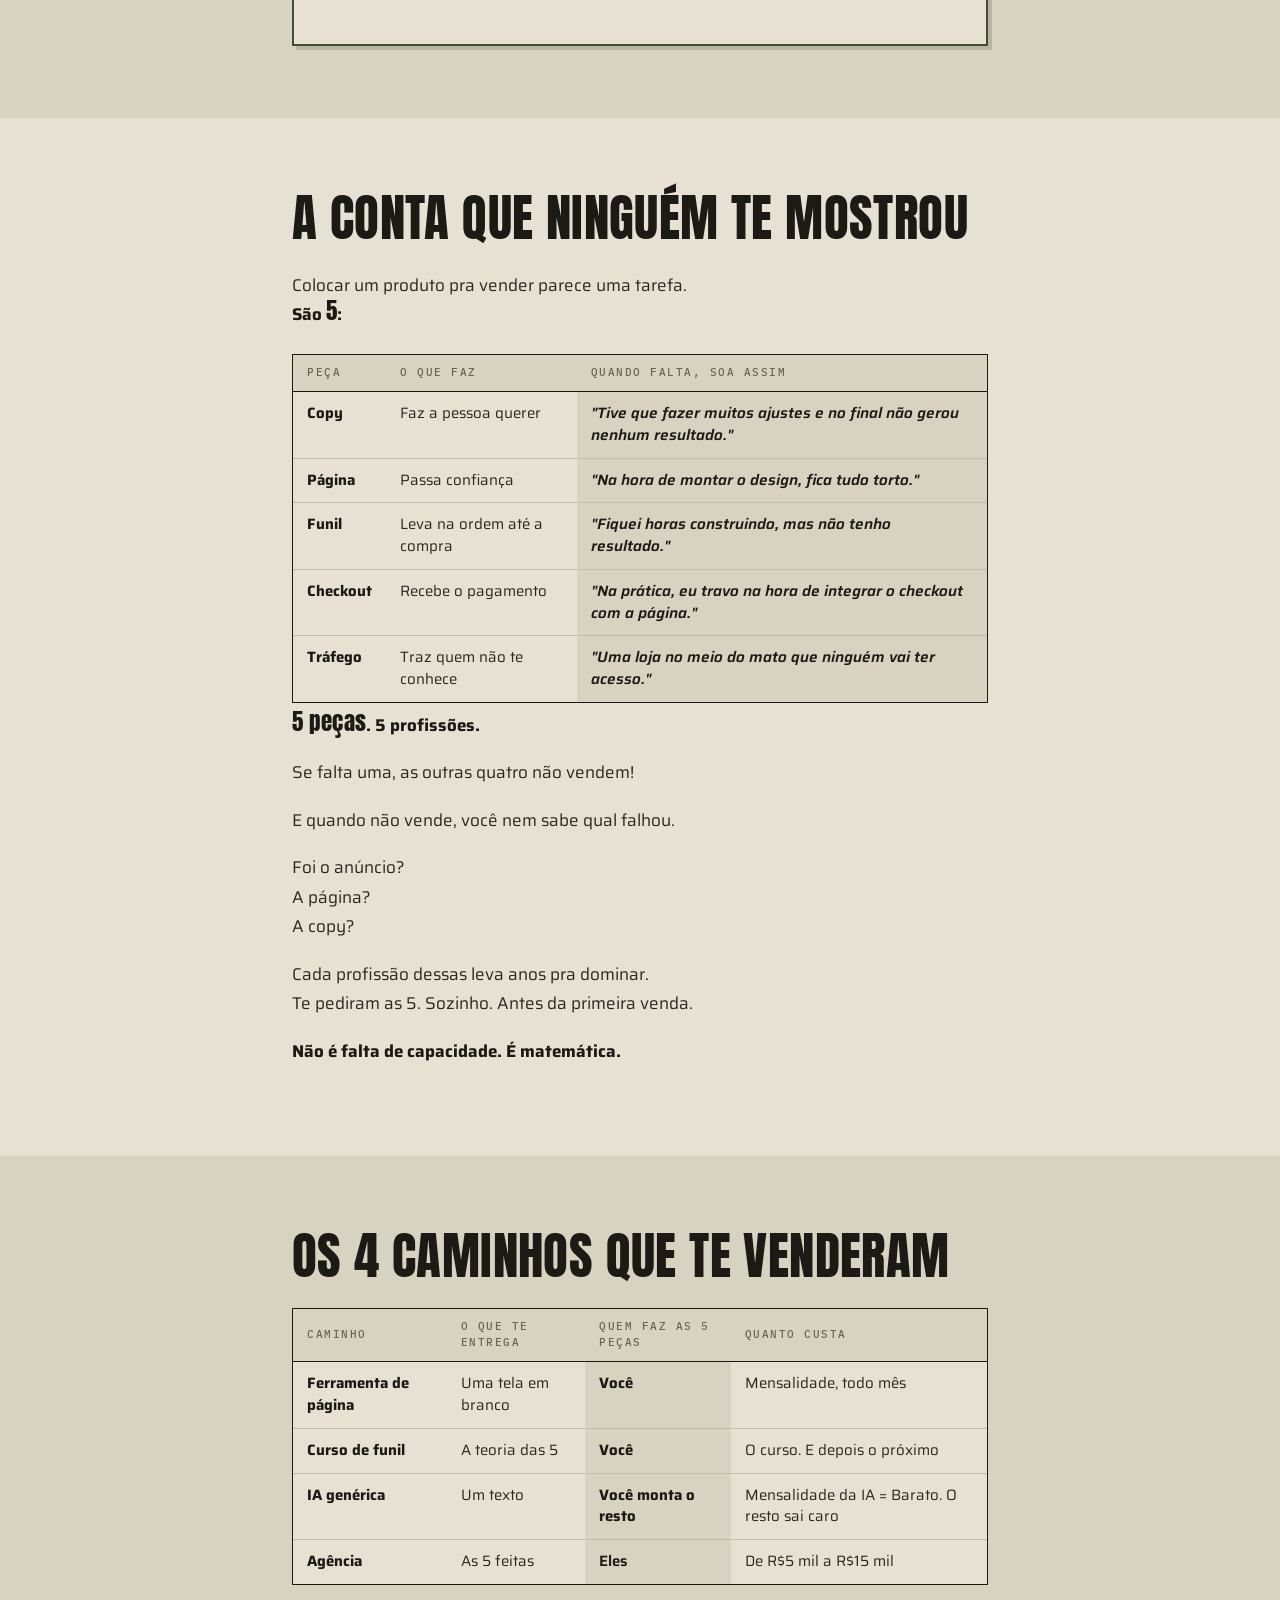
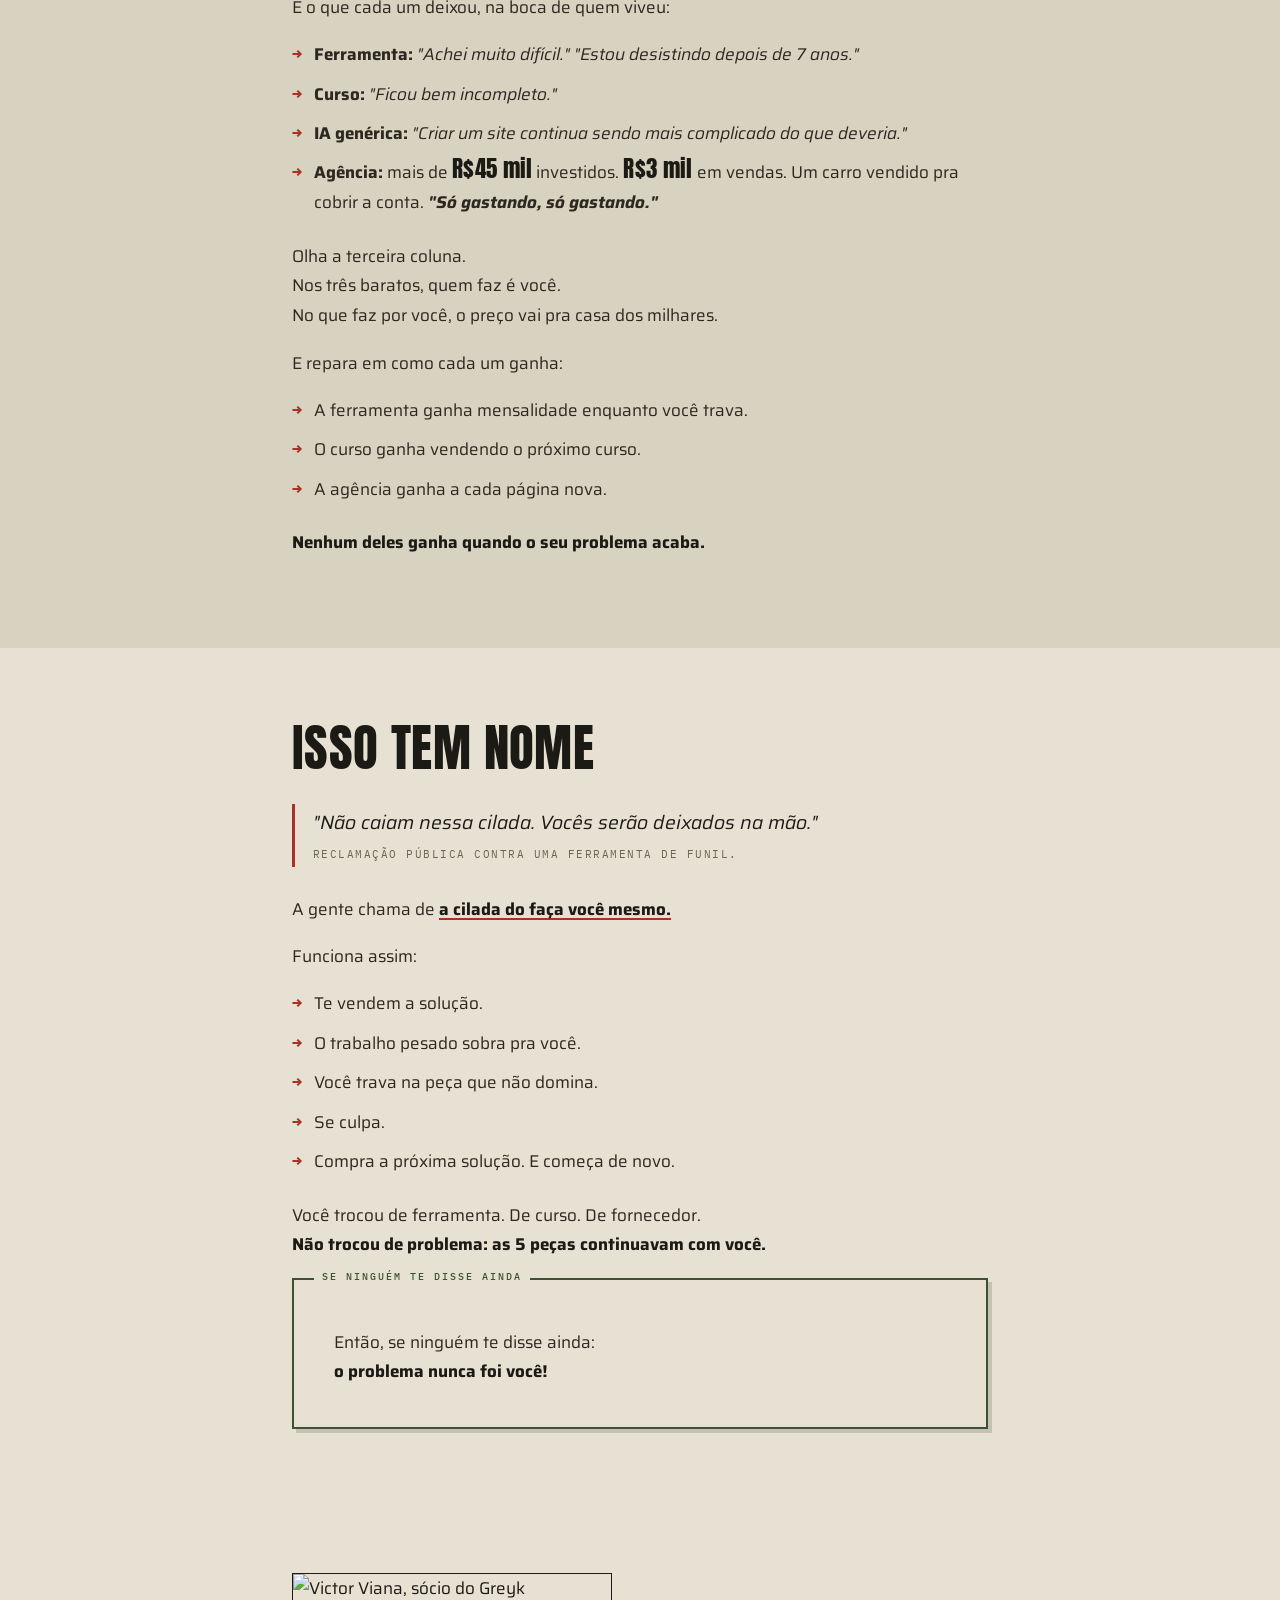
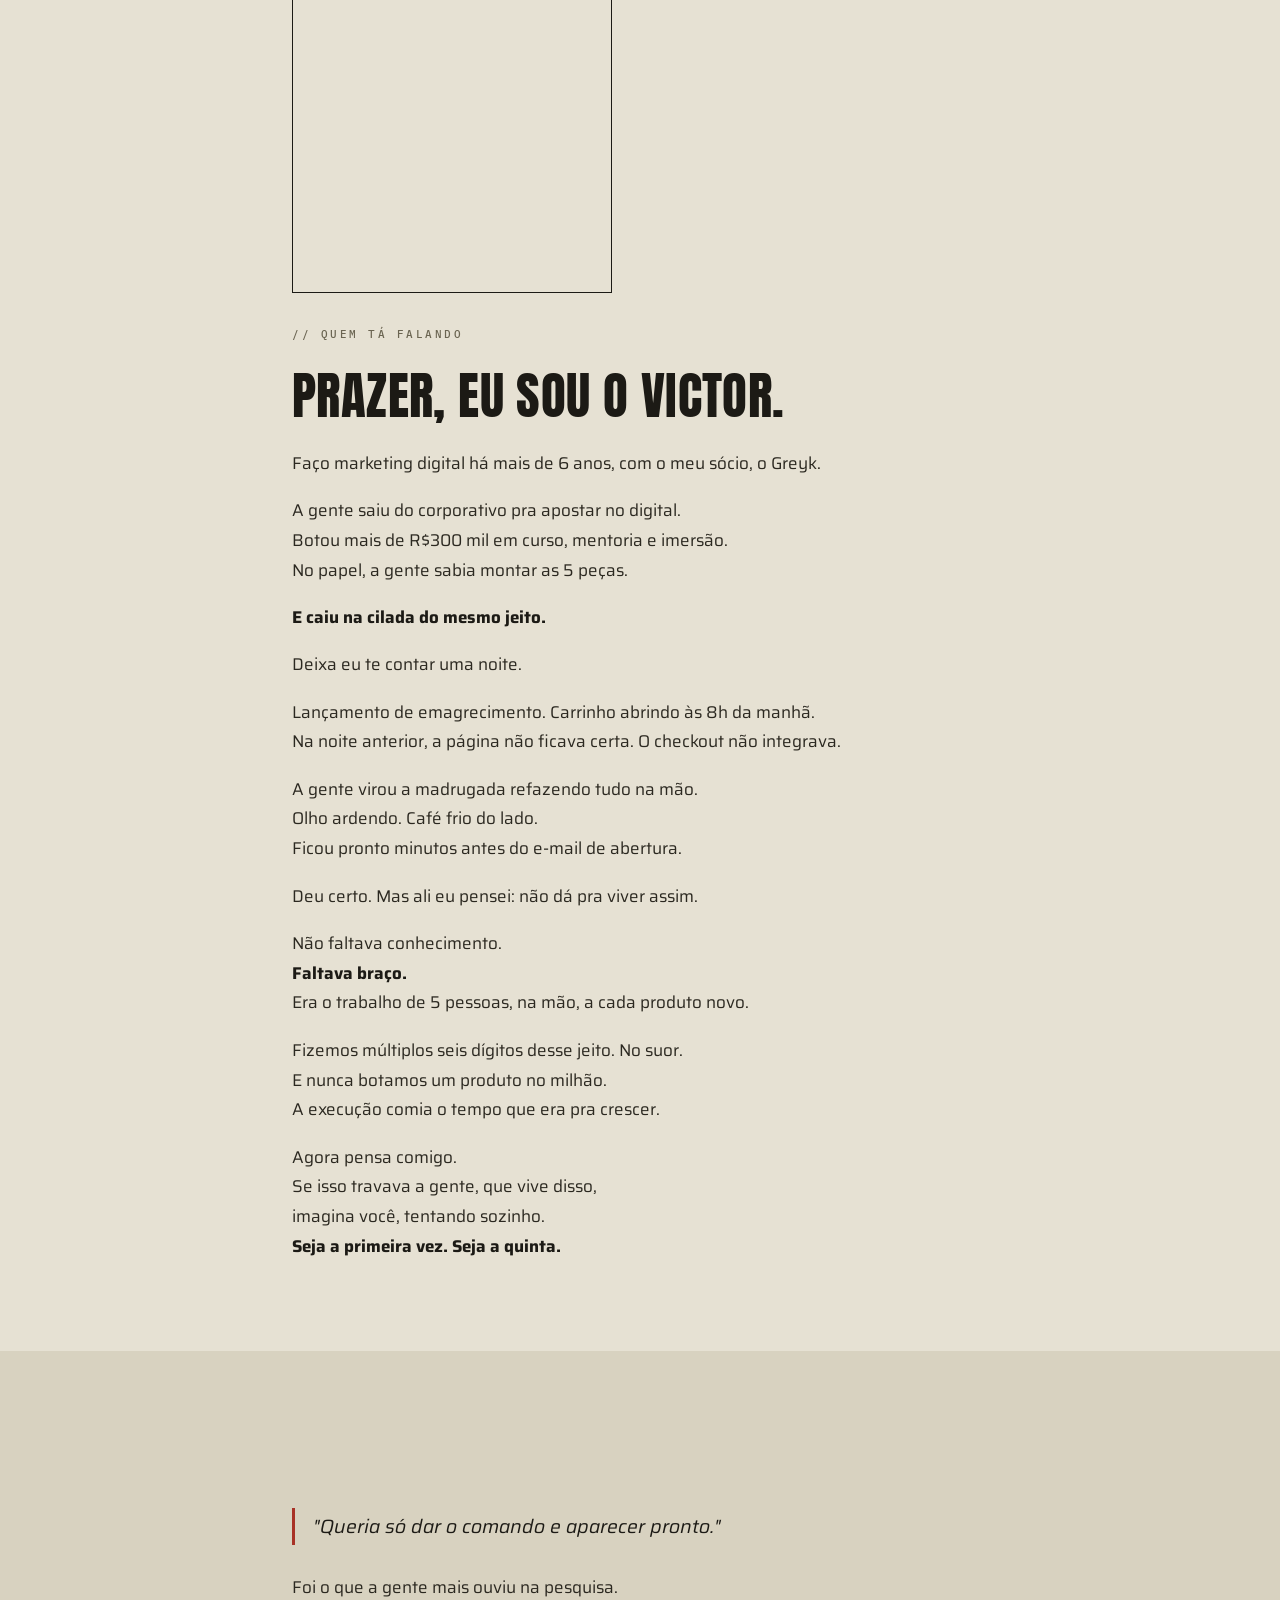
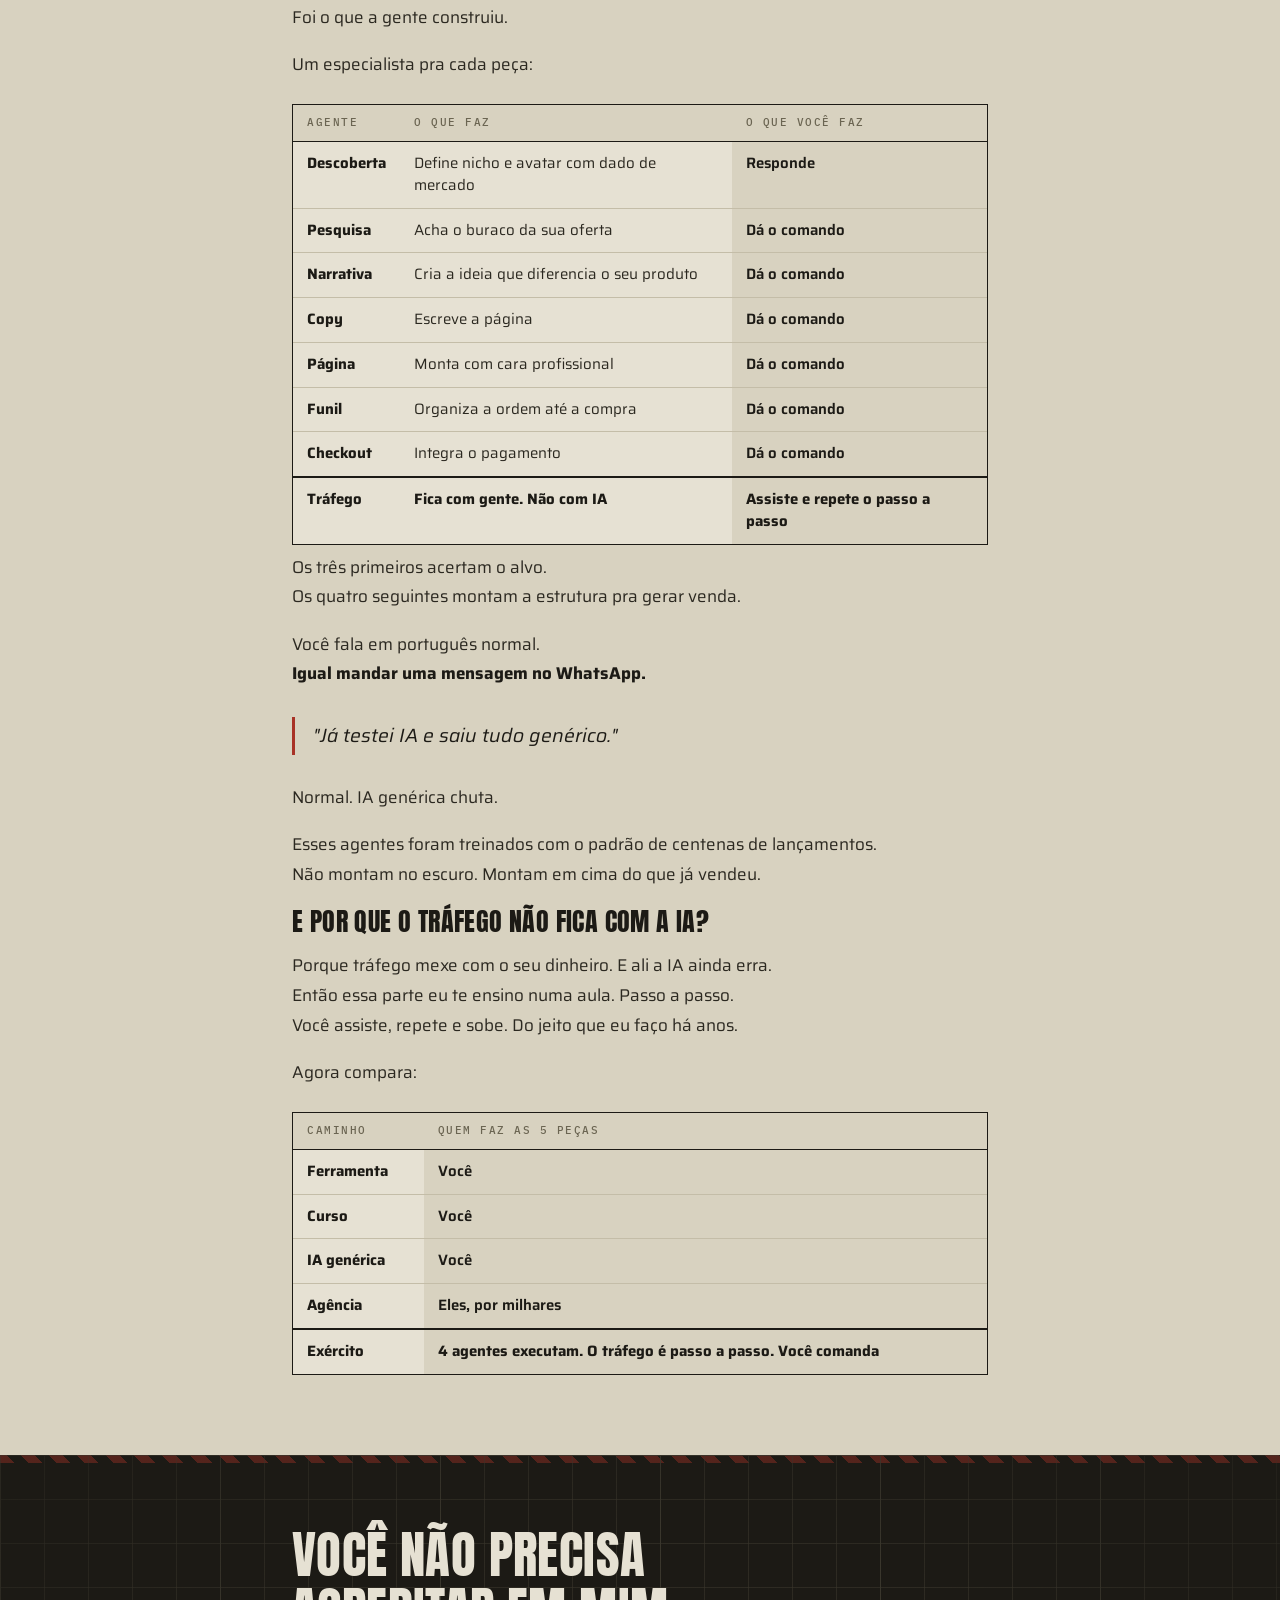
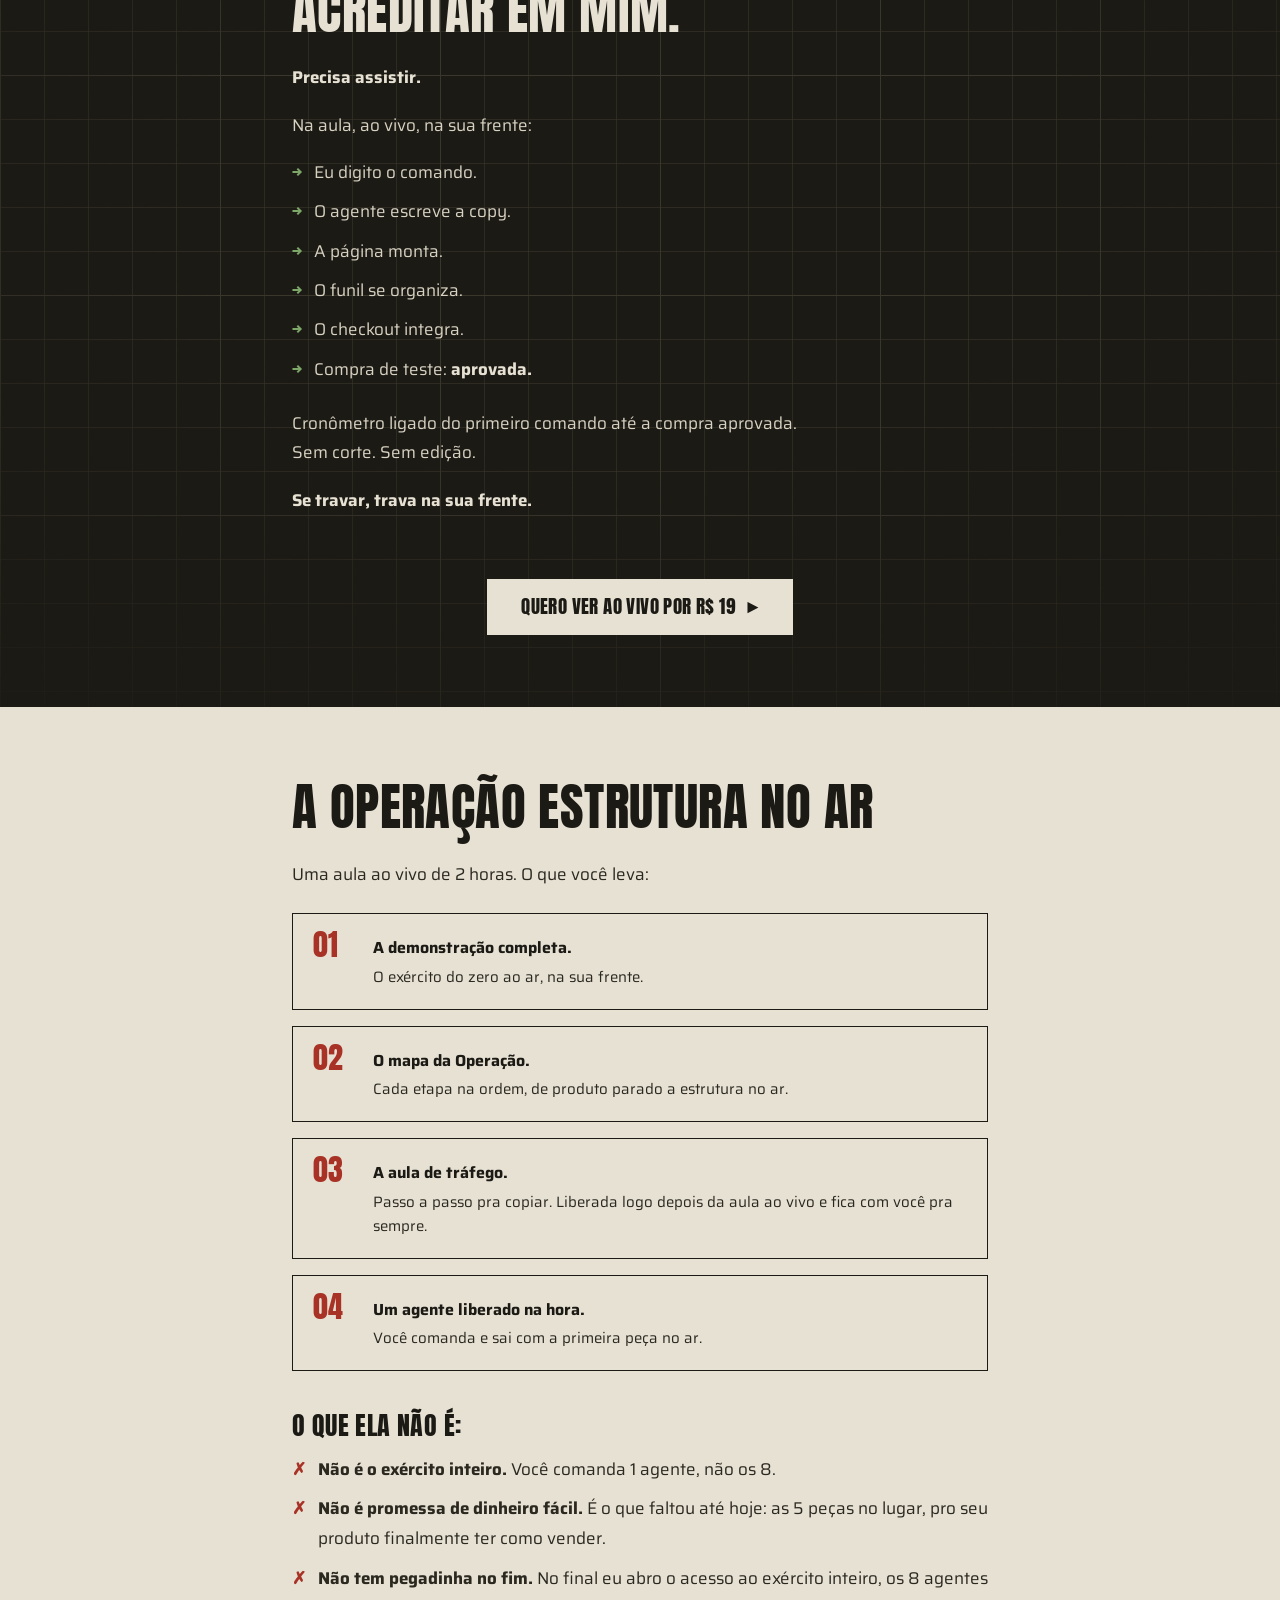
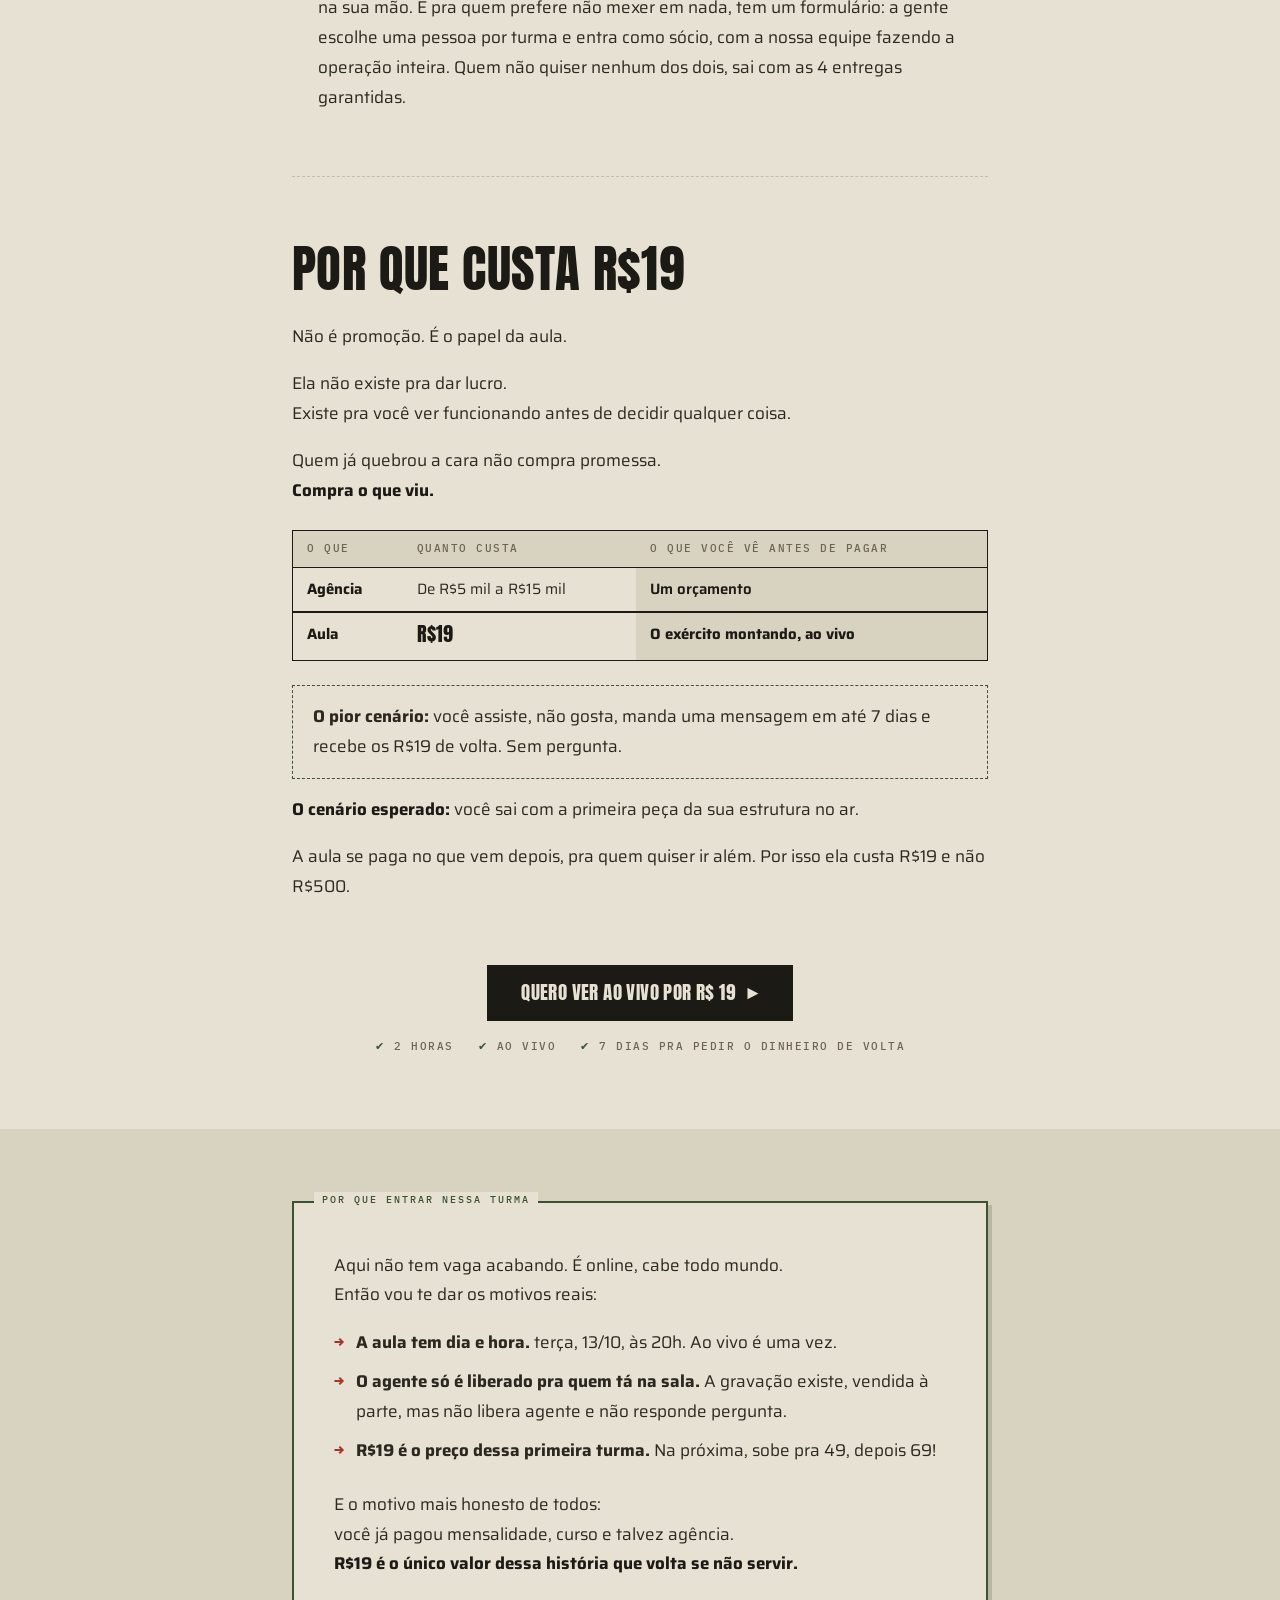
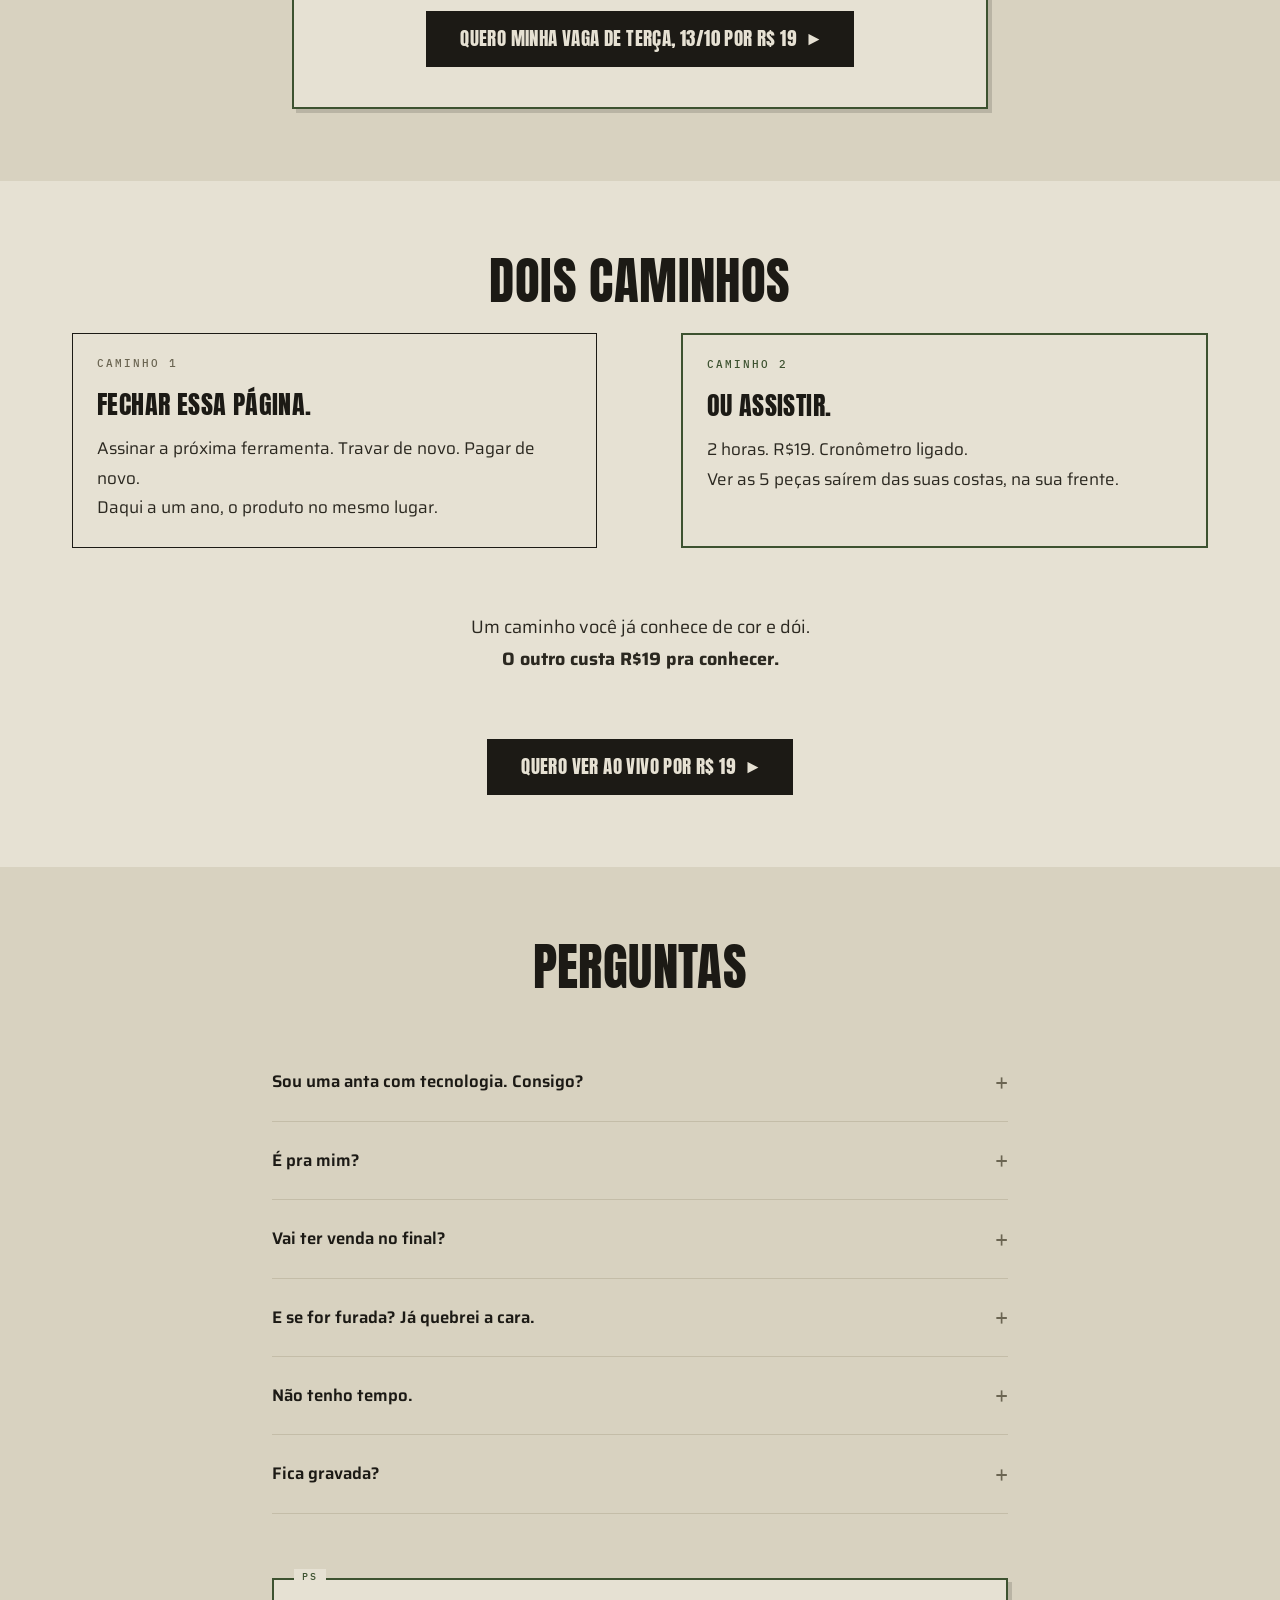
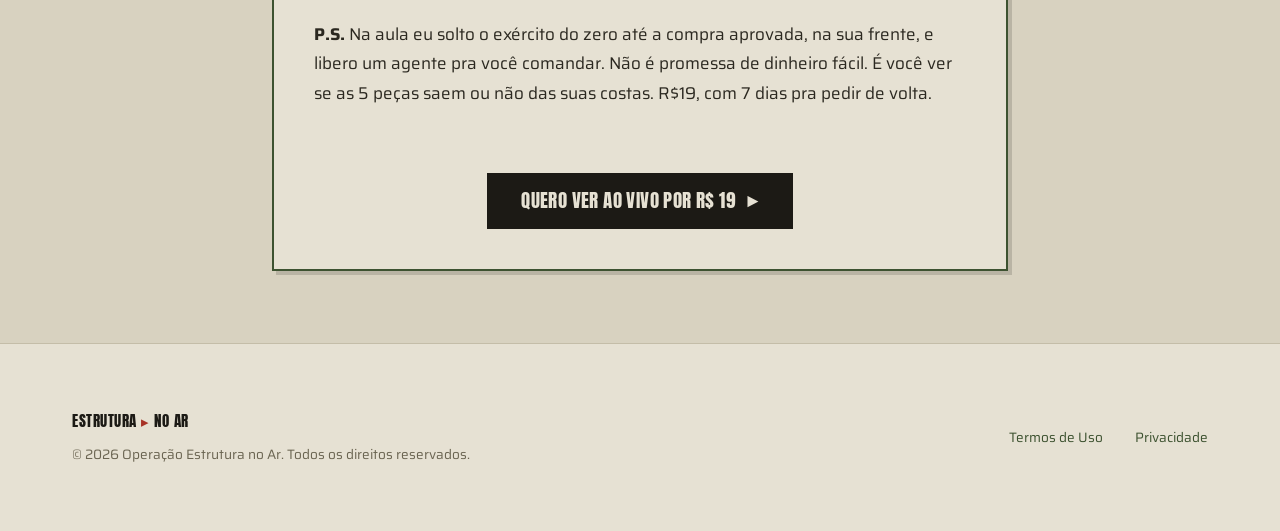
==== commit 9d07674a: "Aula passa para terça, 13/10, 20h; quiz sem 'Etapa X de 12' e com barra de progresso mais visível; a" ====
--- a/index.html
+++ b/index.html
@@ -4,7 +4,7 @@
 <!--
     FONTE ÚNICA DA COPY. Não edite os index.html gerados: eles são sobrescritos.
     Edite este arquivo e rode: ./build.ps1
-    Tokens: 19 R$ 19 https://checkout.hyype.com.br/9c806c70-7cd9-4a75-b1b6-32cfc93e8c08?utm_source=iafunil&utm_medium=pagina&sck=oea_home_p19 index,follow segunda, 12/10 20h
+    Tokens: 19 R$ 19 https://checkout.hyype.com.br/9c806c70-7cd9-4a75-b1b6-32cfc93e8c08?utm_source=iafunil&utm_medium=pagina&sck=oea_home_p19 index,follow terça, 13/10 20h
     Copy: aba "9) Página ~ FINAL" do doc "1) OPERAÇÃO - Greyk e Vitão".
     Topo A (padrão, anúncio c08) e topo B (?angulo=erro, anúncio c01).
 -->
@@ -13,7 +13,7 @@
     <meta charset="UTF-8">
     <meta name="viewport" content="width=device-width, initial-scale=1.0">
     <meta name="robots" content="index,follow">
-    <title>Operação Estrutura no Ar | Aula ao vivo, segunda, 12/10, 20h</title>
+    <title>Operação Estrutura no Ar | Aula ao vivo, terça, 13/10, 20h</title>
     <meta name="description"
         content="Eu abro a minha tela e solto um exército de agentes de IA na sua frente. Copy, página, funil e checkout. Do zero até a compra aprovada. Ao vivo, sem corte.">
 
@@ -71,7 +71,7 @@
         <div class="container container-texto">
             <p class="selo-hero-tag">
                 <span class="u-tag-live selo-tag"><i class="u-sym u-sym-live" aria-hidden="true">●</i> Pra quem já
-                    tem o que vender · Aula ao vivo · segunda, 12/10 · 20h</span>
+                    tem o que vender · Aula ao vivo · terça, 13/10 · 20h</span>
             </p>
 
             <div class="hero-copy hero-copy--a">
@@ -417,7 +417,7 @@
                     <div class="agent-number" aria-hidden="true">03</div>
                     <div class="agent-content">
                         <h3>A aula de tráfego.</h3>
-                        <p>Passo a passo pra copiar. Fica com você pra sempre.</p>
+                        <p>Passo a passo pra copiar. Liberada logo depois da aula ao vivo e fica com você pra sempre.</p>
                     </div>
                 </div>
                 <div class="agent-card" data-reveal>
@@ -481,7 +481,7 @@
                 <span class="u-tag-label">Por que entrar nessa turma</span>
                 <p class="texto-curto">Aqui não tem vaga acabando. É online, cabe todo mundo.<br>Então vou te dar os motivos reais:</p>
                 <ul class="lista lista--seq">
-                    <li><i class="u-sym" aria-hidden="true">→</i><span><strong>A aula tem dia e hora.</strong> segunda, 12/10, às 20h. Ao vivo é uma vez.</span></li>
+                    <li><i class="u-sym" aria-hidden="true">→</i><span><strong>A aula tem dia e hora.</strong> terça, 13/10, às 20h. Ao vivo é uma vez.</span></li>
                     <li><i class="u-sym" aria-hidden="true">→</i><span><strong>O agente só é liberado pra quem tá na sala.</strong> A gravação existe, vendida à parte, mas não libera agente e não responde pergunta.</span></li>
                     <li><i class="u-sym" aria-hidden="true">→</i><span><strong>R$19 é o preço dessa primeira turma.</strong> Na próxima, sobe pra 49, depois 69!</span></li>
                 </ul>
@@ -491,7 +491,7 @@
 
                 <div class="cta-block">
                     <a href="https://checkout.hyype.com.br/9c806c70-7cd9-4a75-b1b6-32cfc93e8c08?utm_source=iafunil&utm_medium=pagina&sck=oea_home_p19" class="btn btn-action" data-cta="turma">
-                        QUERO MINHA VAGA DE segunda, 12/10 POR R$ 19
+                        QUERO MINHA VAGA DE terça, 13/10 POR R$ 19
                         <i class="u-sym" aria-hidden="true">►</i>
                     </a>
                 </div>
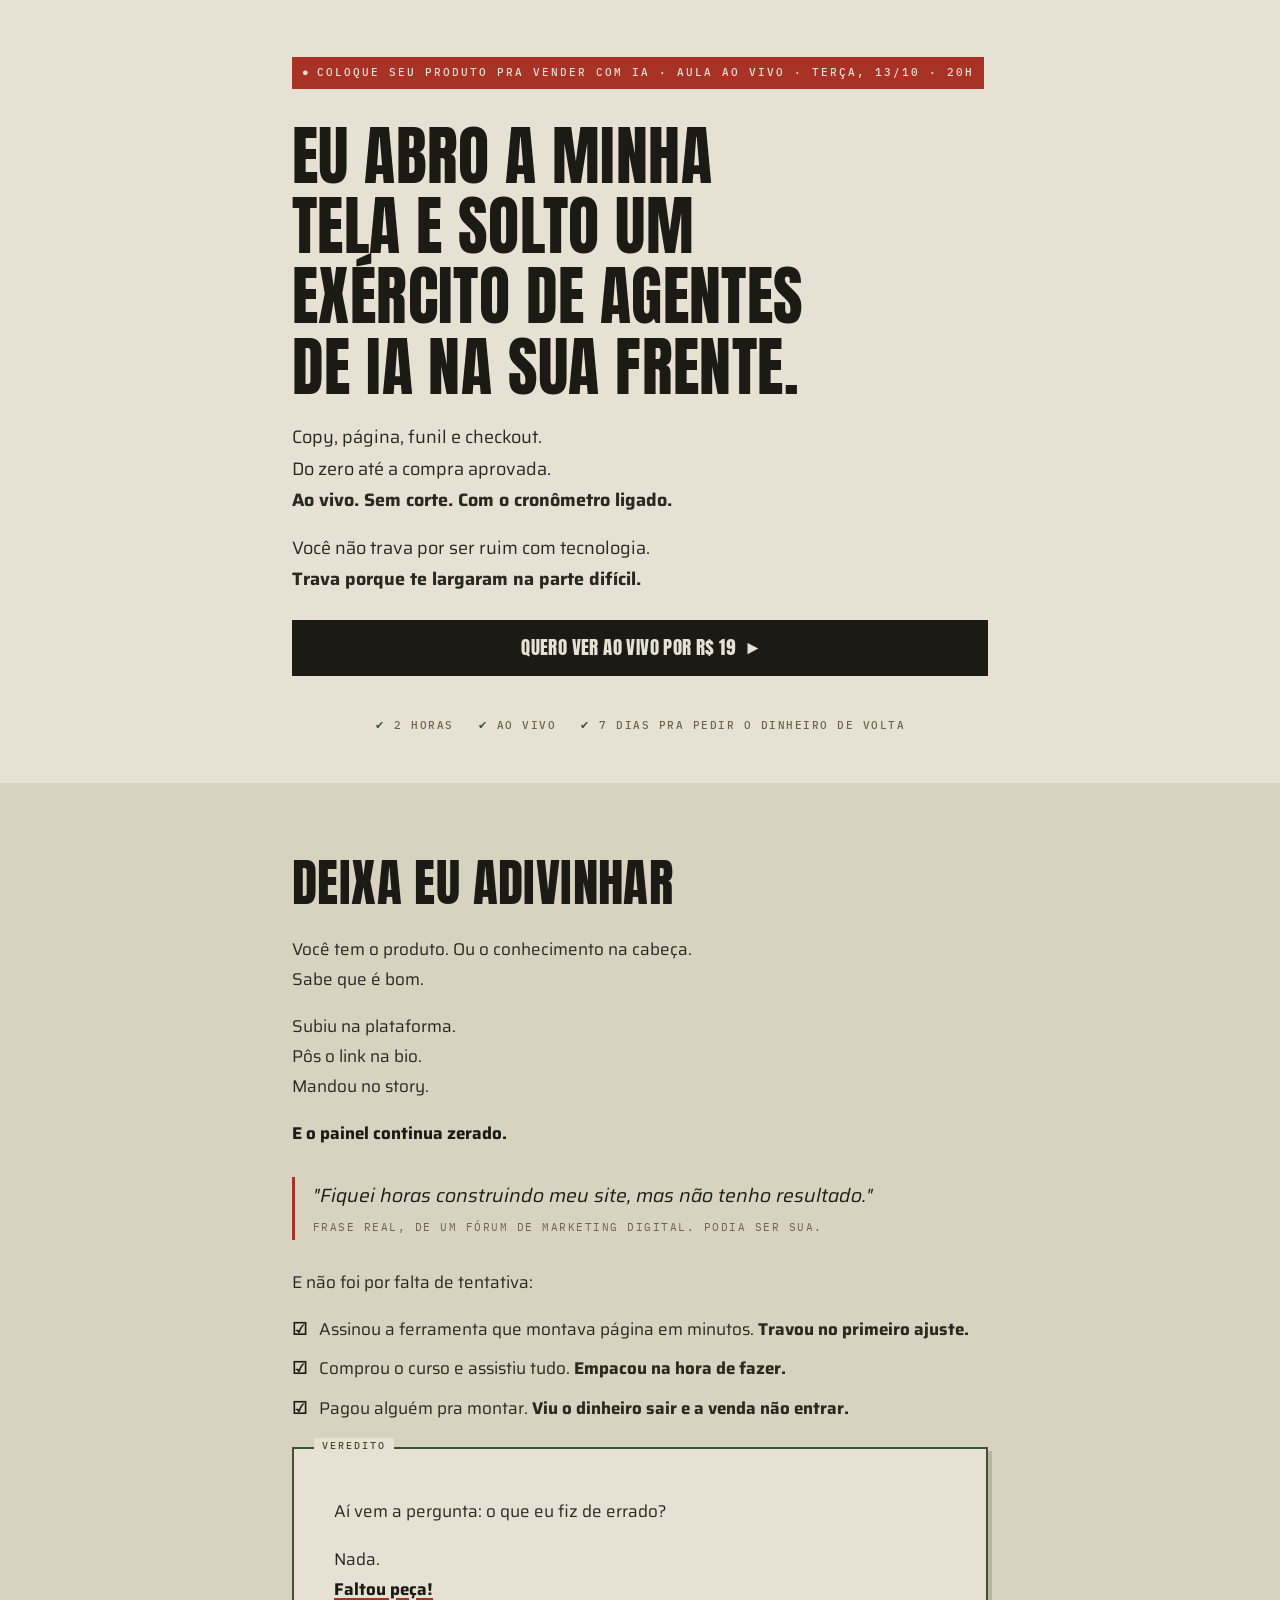
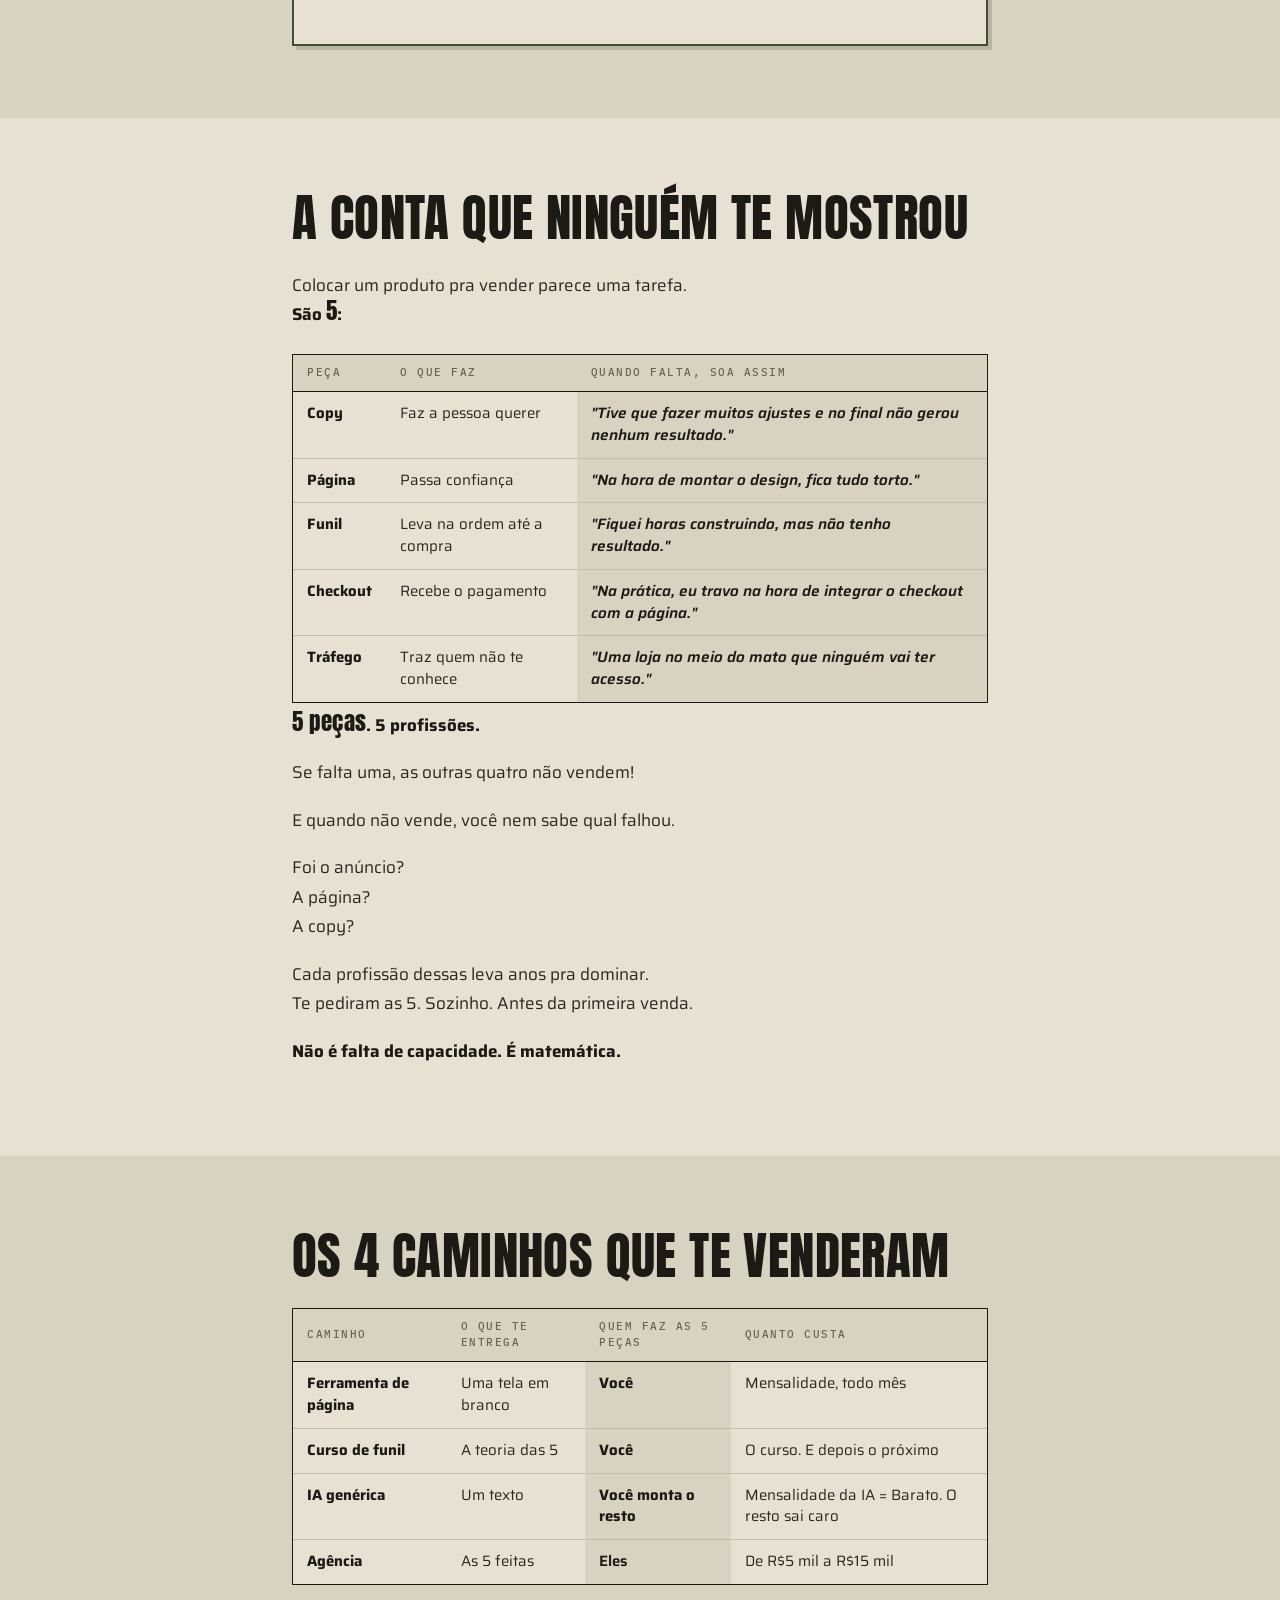
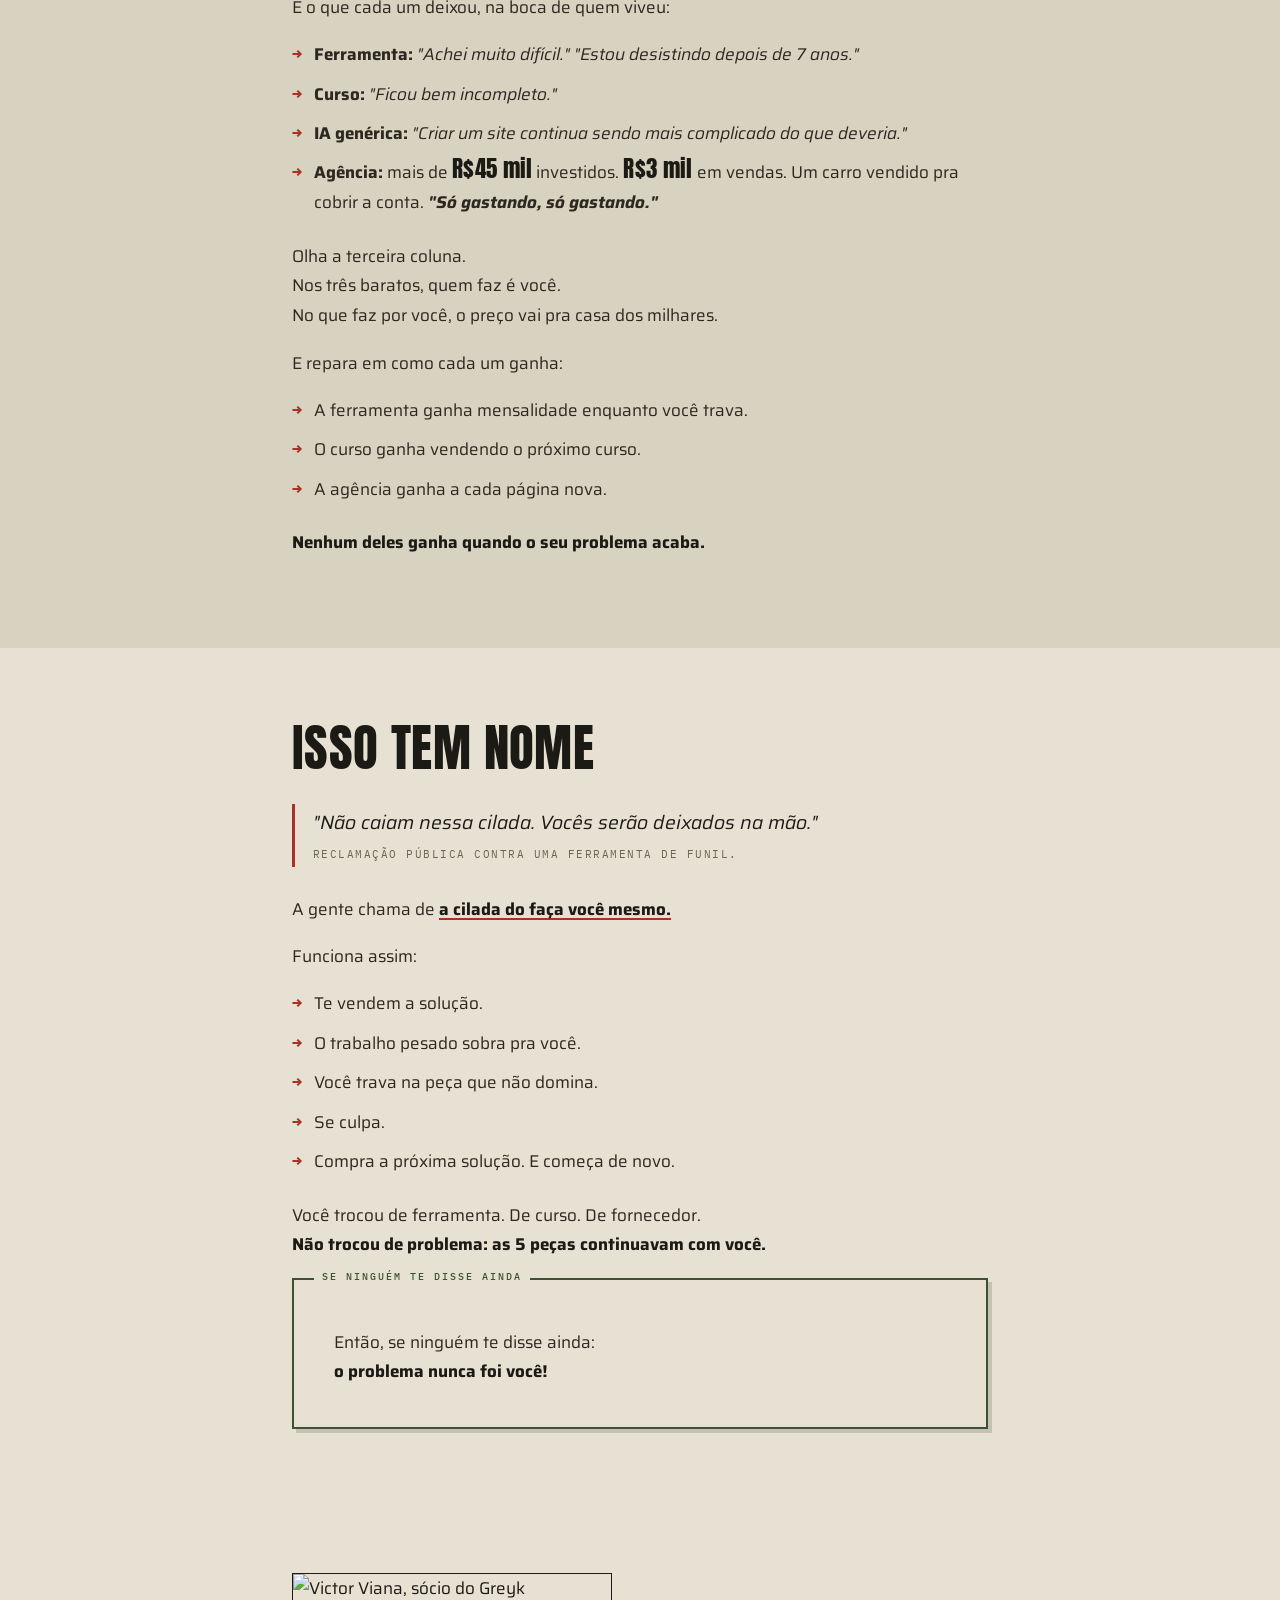
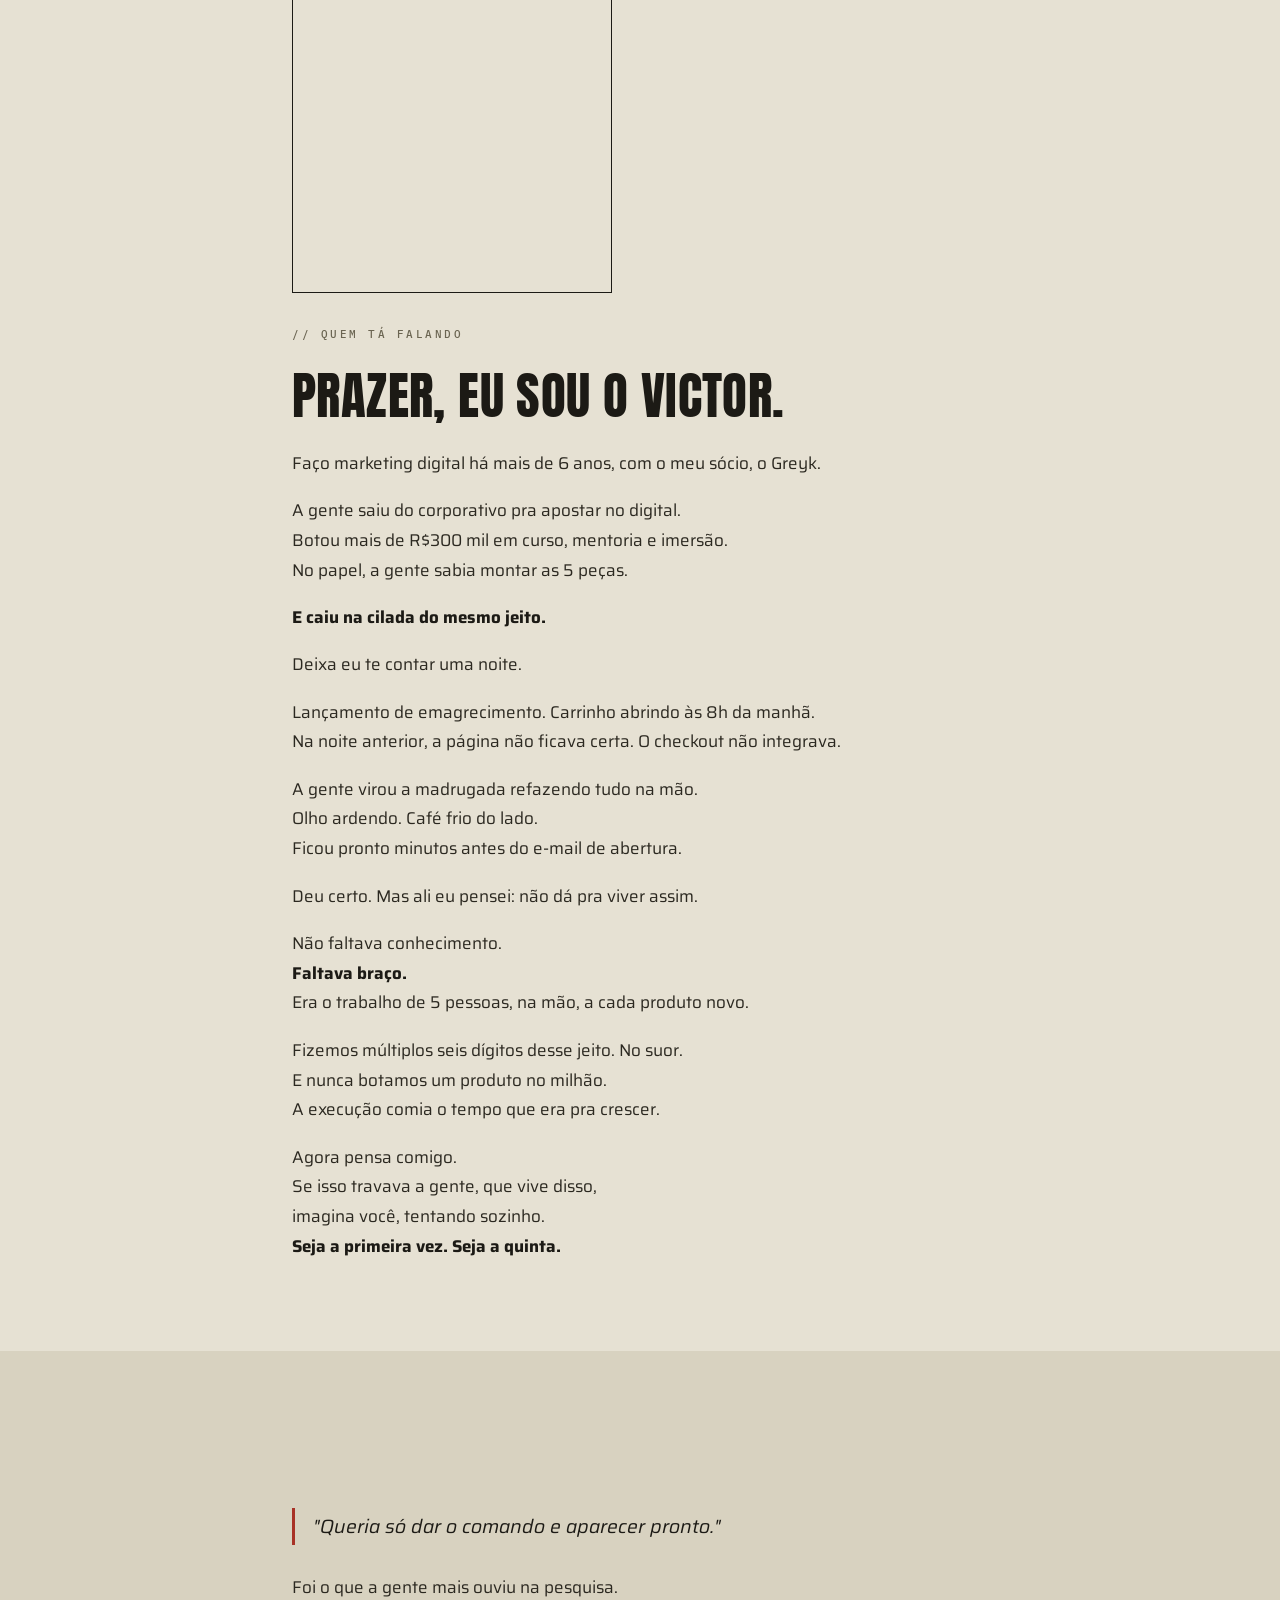
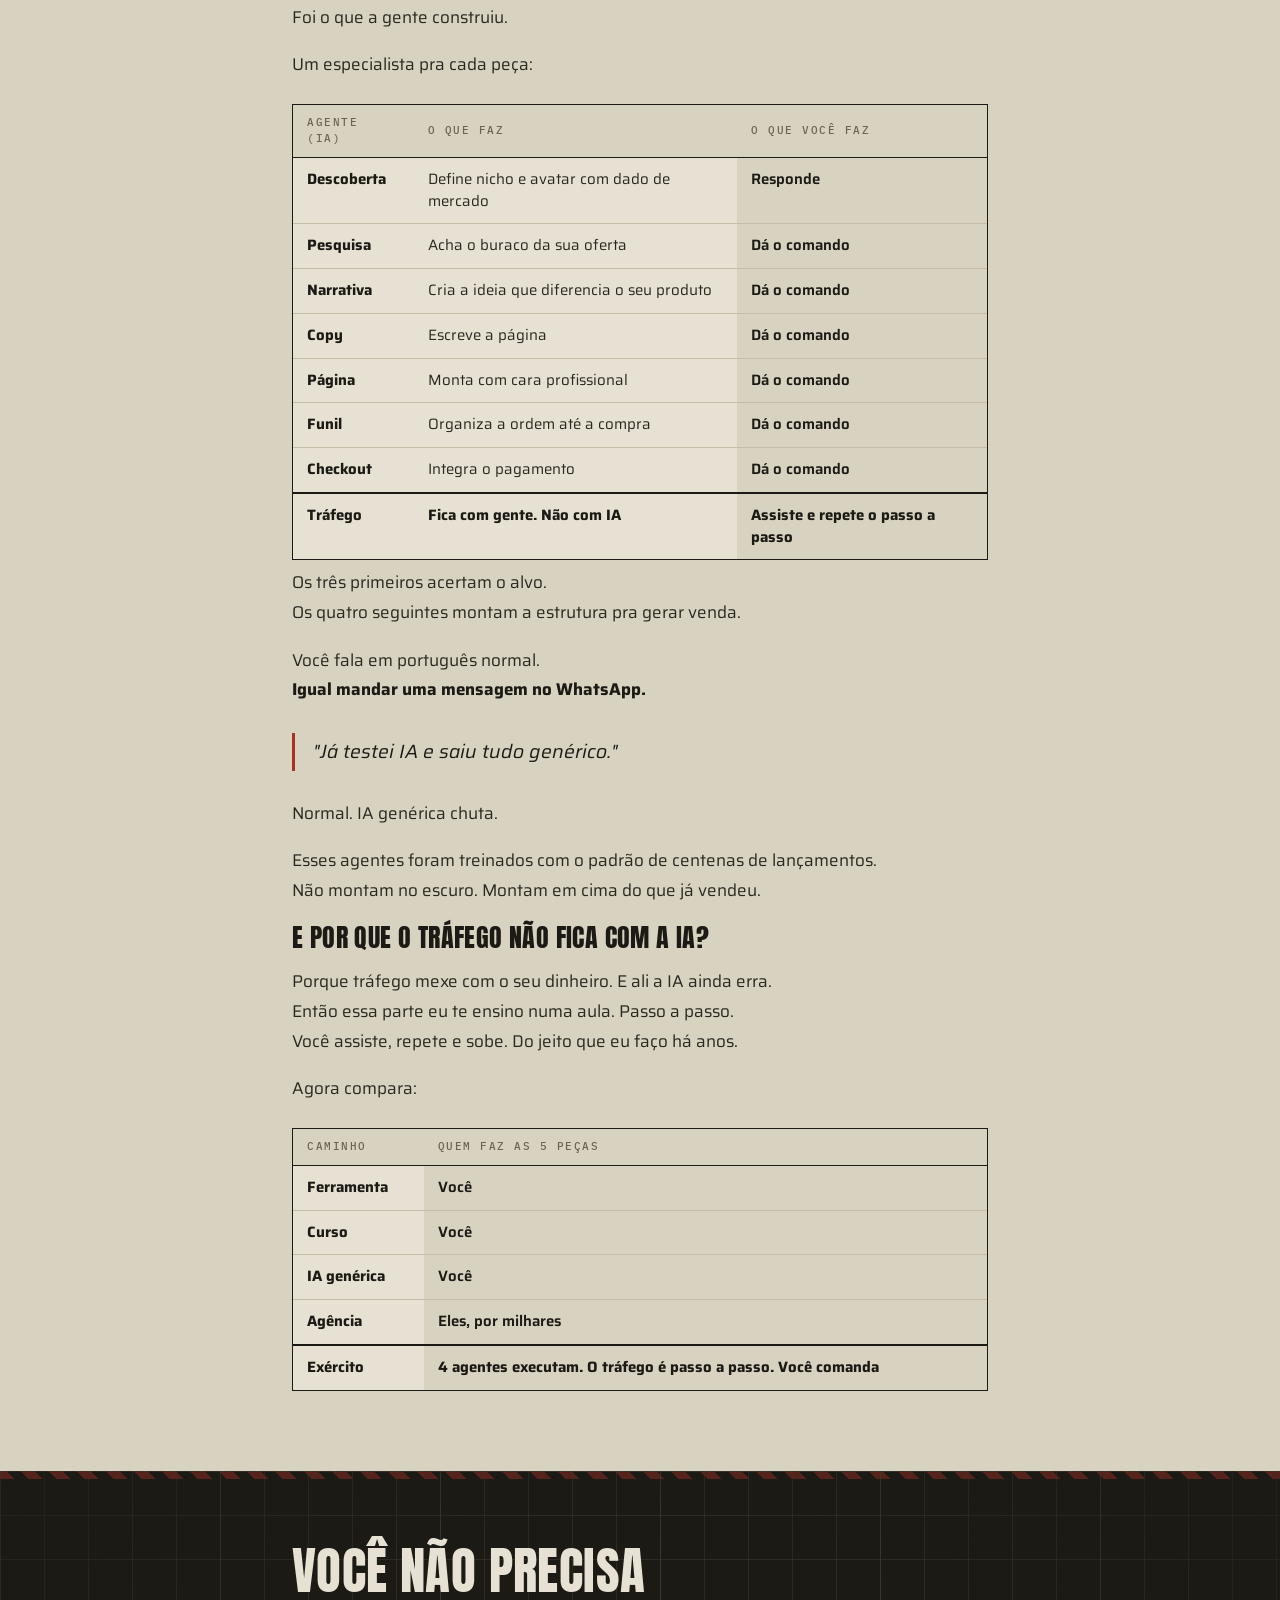
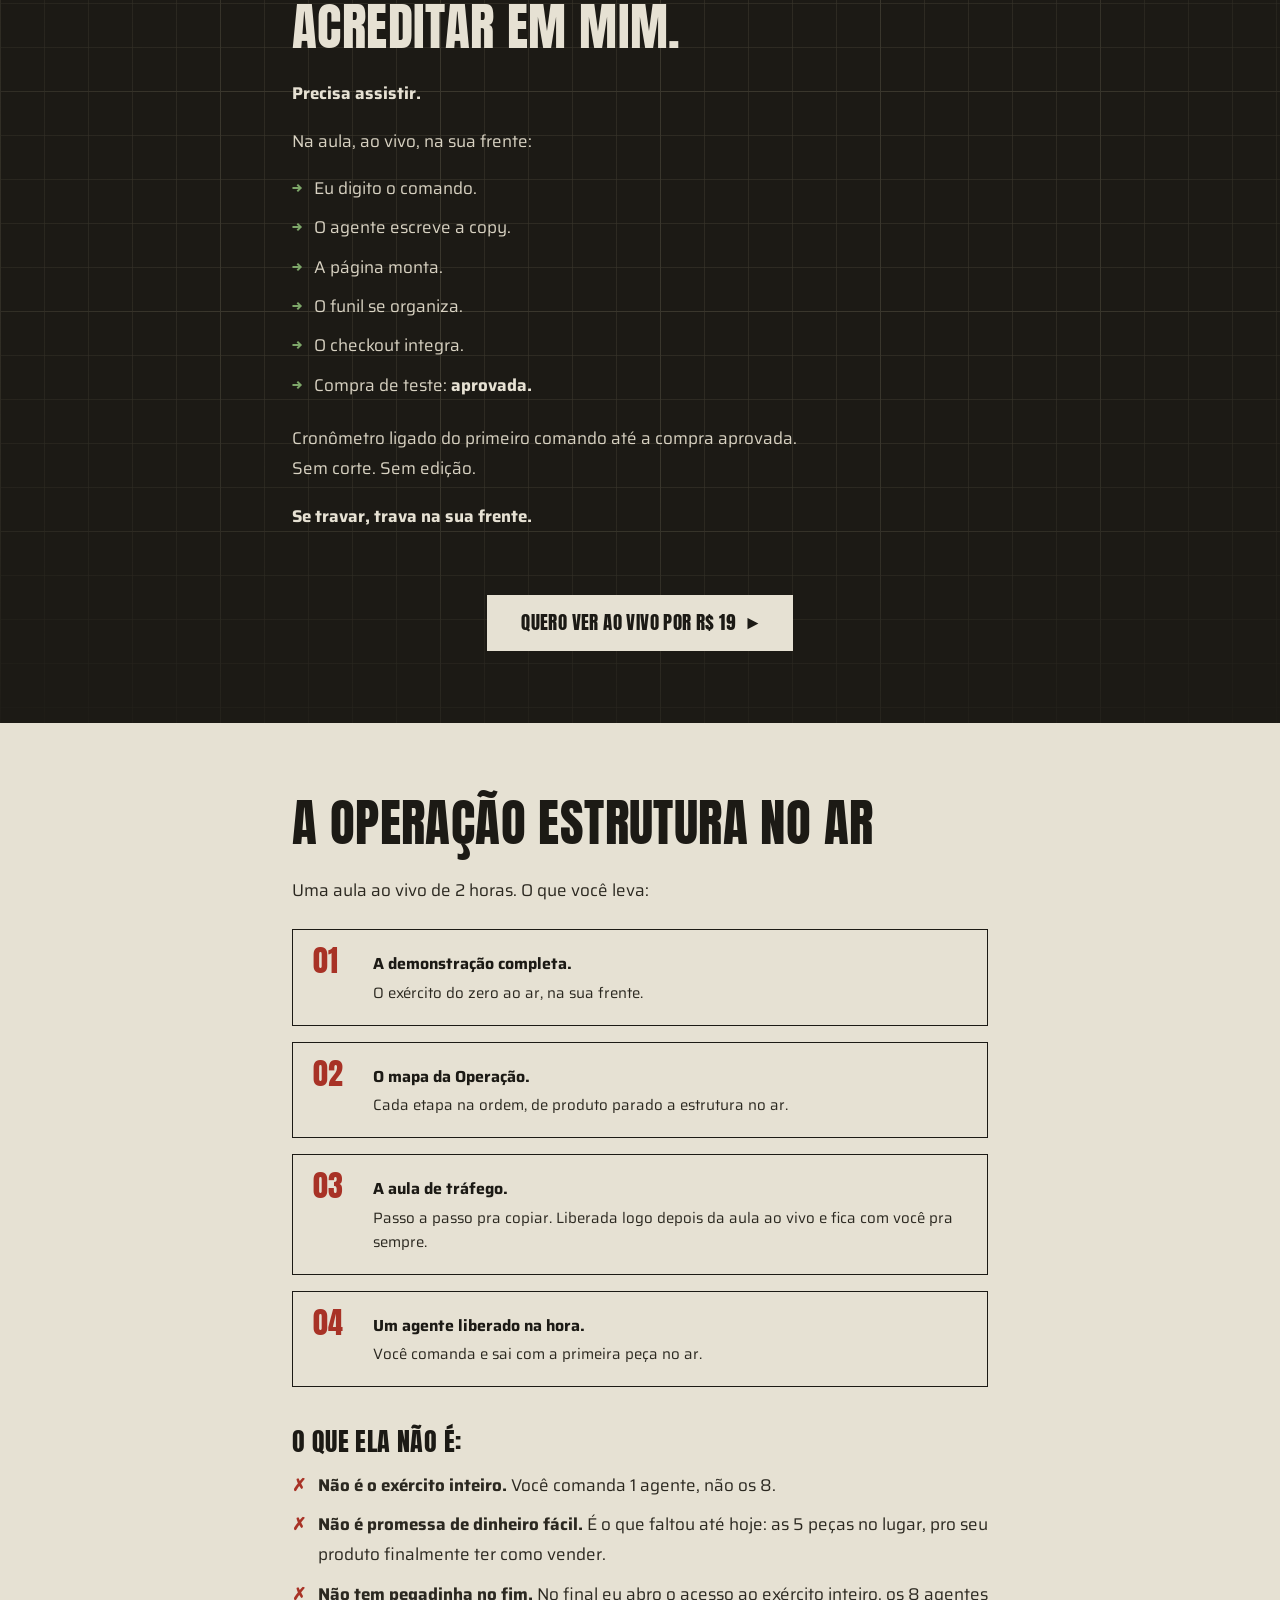
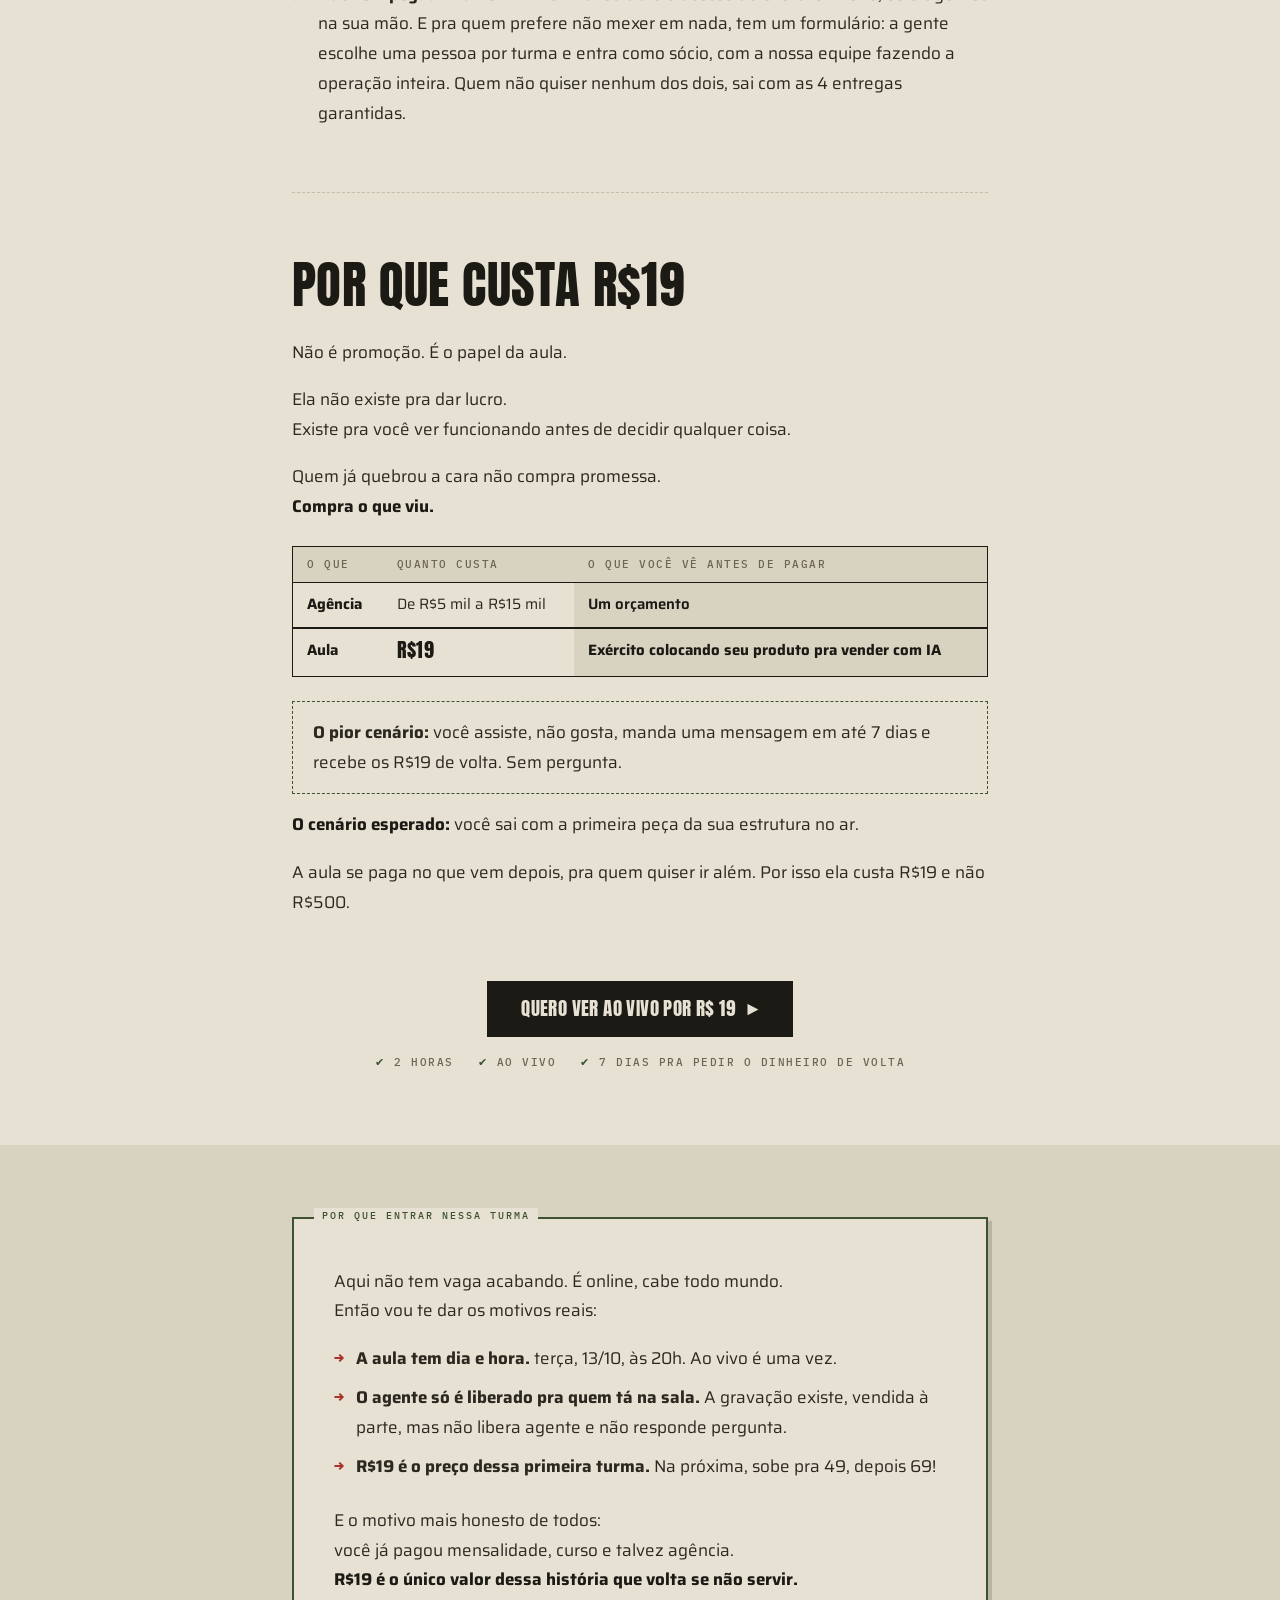
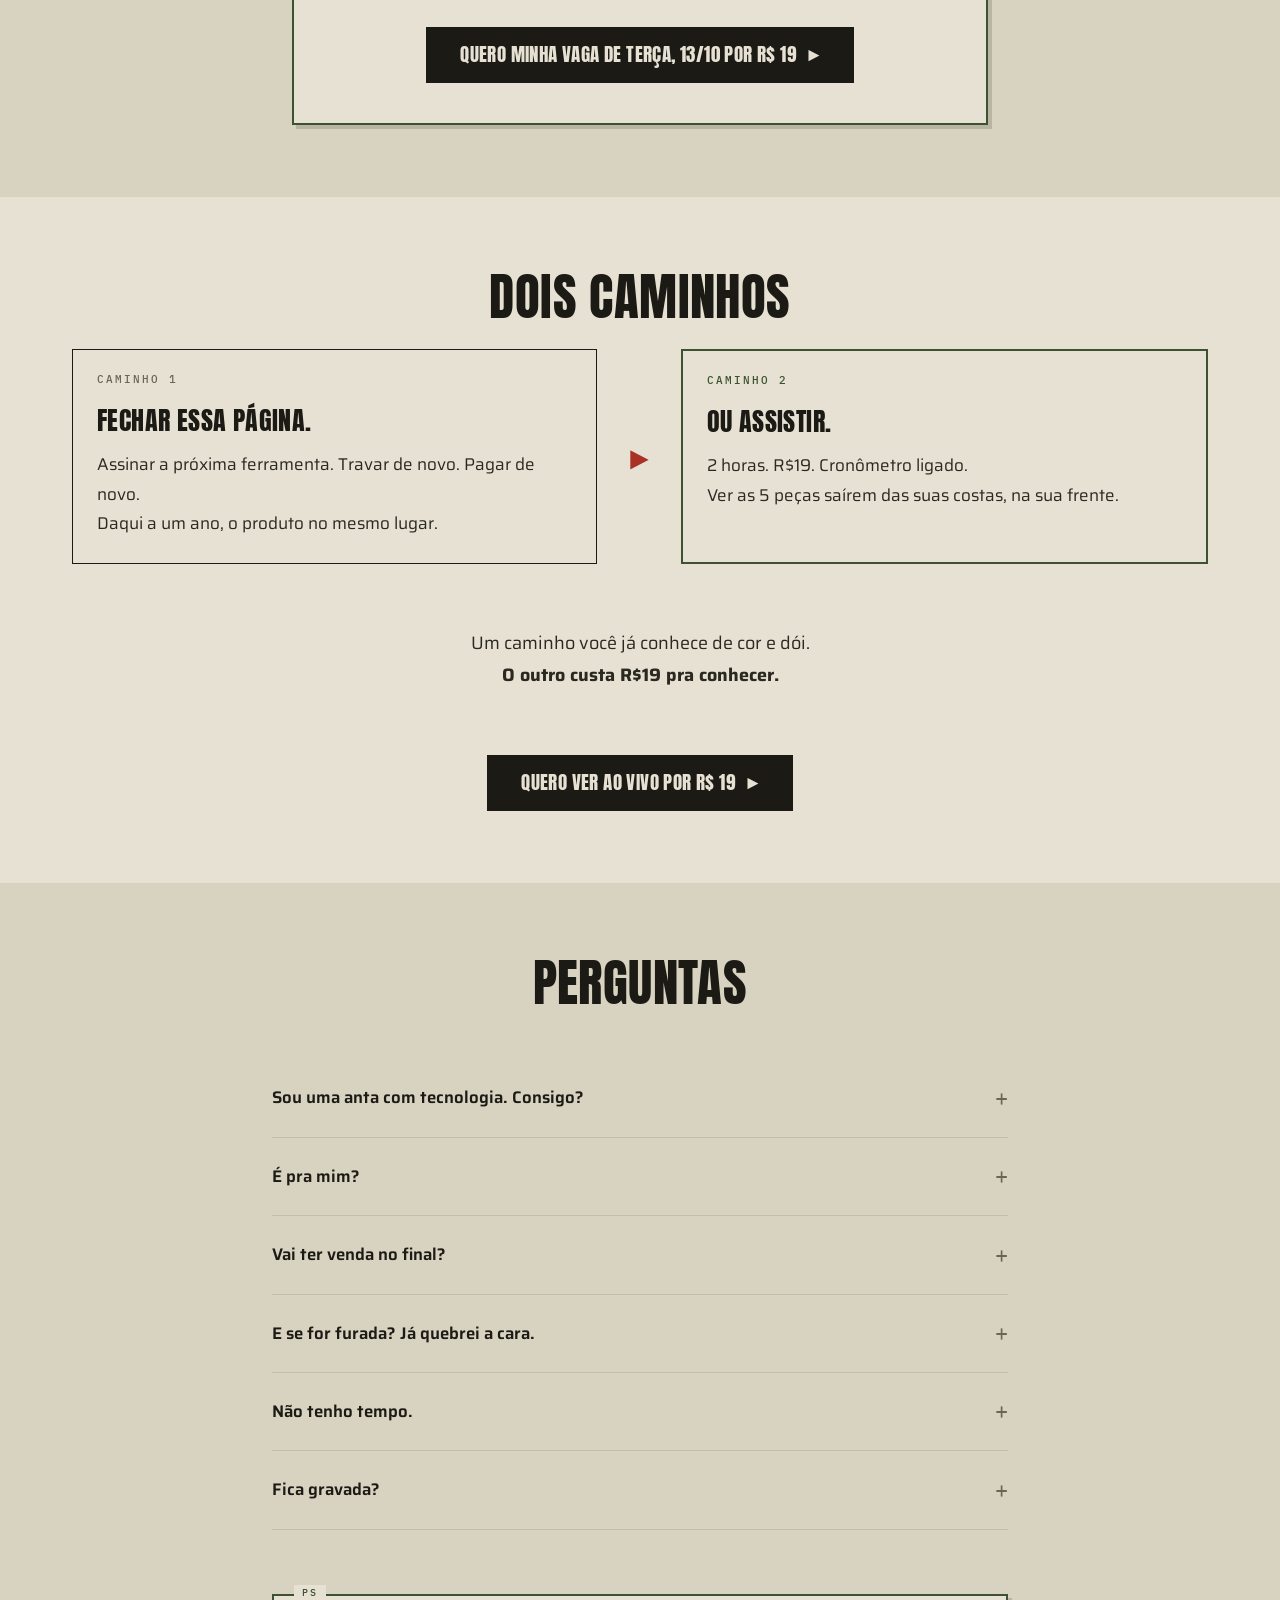
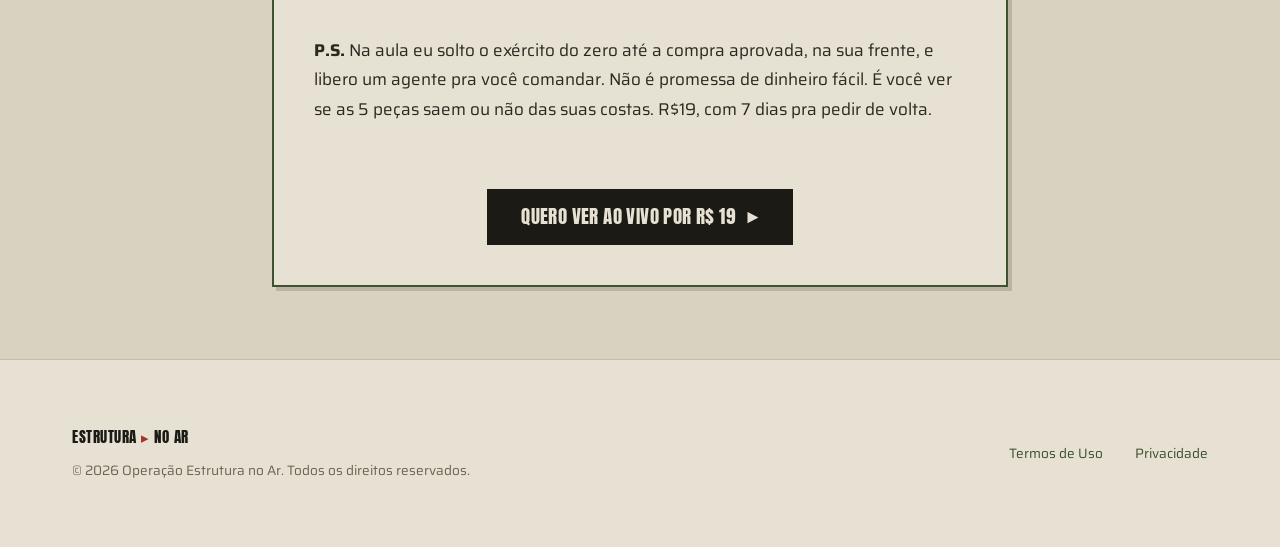
==== commit c49a2afa: "Selo 'Coloque seu produto pra vender com IA', cabeçalho 'Agente (IA)' e 'Exército colocando seu prod" ====
--- a/index.html
+++ b/index.html
@@ -70,8 +70,7 @@
     <section class="hero-engineering hero-solo">
         <div class="container container-texto">
             <p class="selo-hero-tag">
-                <span class="u-tag-live selo-tag"><i class="u-sym u-sym-live" aria-hidden="true">●</i> Pra quem já
-                    tem o que vender · Aula ao vivo · terça, 13/10 · 20h</span>
+                <span class="u-tag-live selo-tag"><i class="u-sym u-sym-live" aria-hidden="true">●</i> Coloque seu produto pra vender com IA · Aula ao vivo · terça, 13/10 · 20h</span>
             </p>
 
             <div class="hero-copy hero-copy--a">
@@ -316,7 +315,7 @@
 
             <div class="tabela-wrap">
                 <table class="tabela tabela--3">
-                    <thead><tr><th>Agente</th><th>O que faz</th><th>O que você faz</th></tr></thead>
+                    <thead><tr><th>Agente (IA)</th><th>O que faz</th><th>O que você faz</th></tr></thead>
                     <tbody>
                         <tr><td>Descoberta</td><td>Define nicho e avatar com dado de mercado</td><td>Responde</td></tr>
                         <tr><td>Pesquisa</td><td>Acha o buraco da sua oferta</td><td>Dá o comando</td></tr>
@@ -448,7 +447,7 @@
                     <thead><tr><th>O que</th><th>Quanto custa</th><th>O que você vê antes de pagar</th></tr></thead>
                     <tbody>
                         <tr><td>Agência</td><td>De R$5 mil a R$15 mil</td><td>Um orçamento</td></tr>
-                        <tr class="tabela__forte"><td>Aula</td><td><span class="num">R$19</span></td><td>O exército montando, ao vivo</td></tr>
+                        <tr class="tabela__forte"><td>Aula</td><td><span class="num">R$19</span></td><td>Exército colocando seu produto pra vender com IA</td></tr>
                     </tbody>
                 </table>
             </div>
